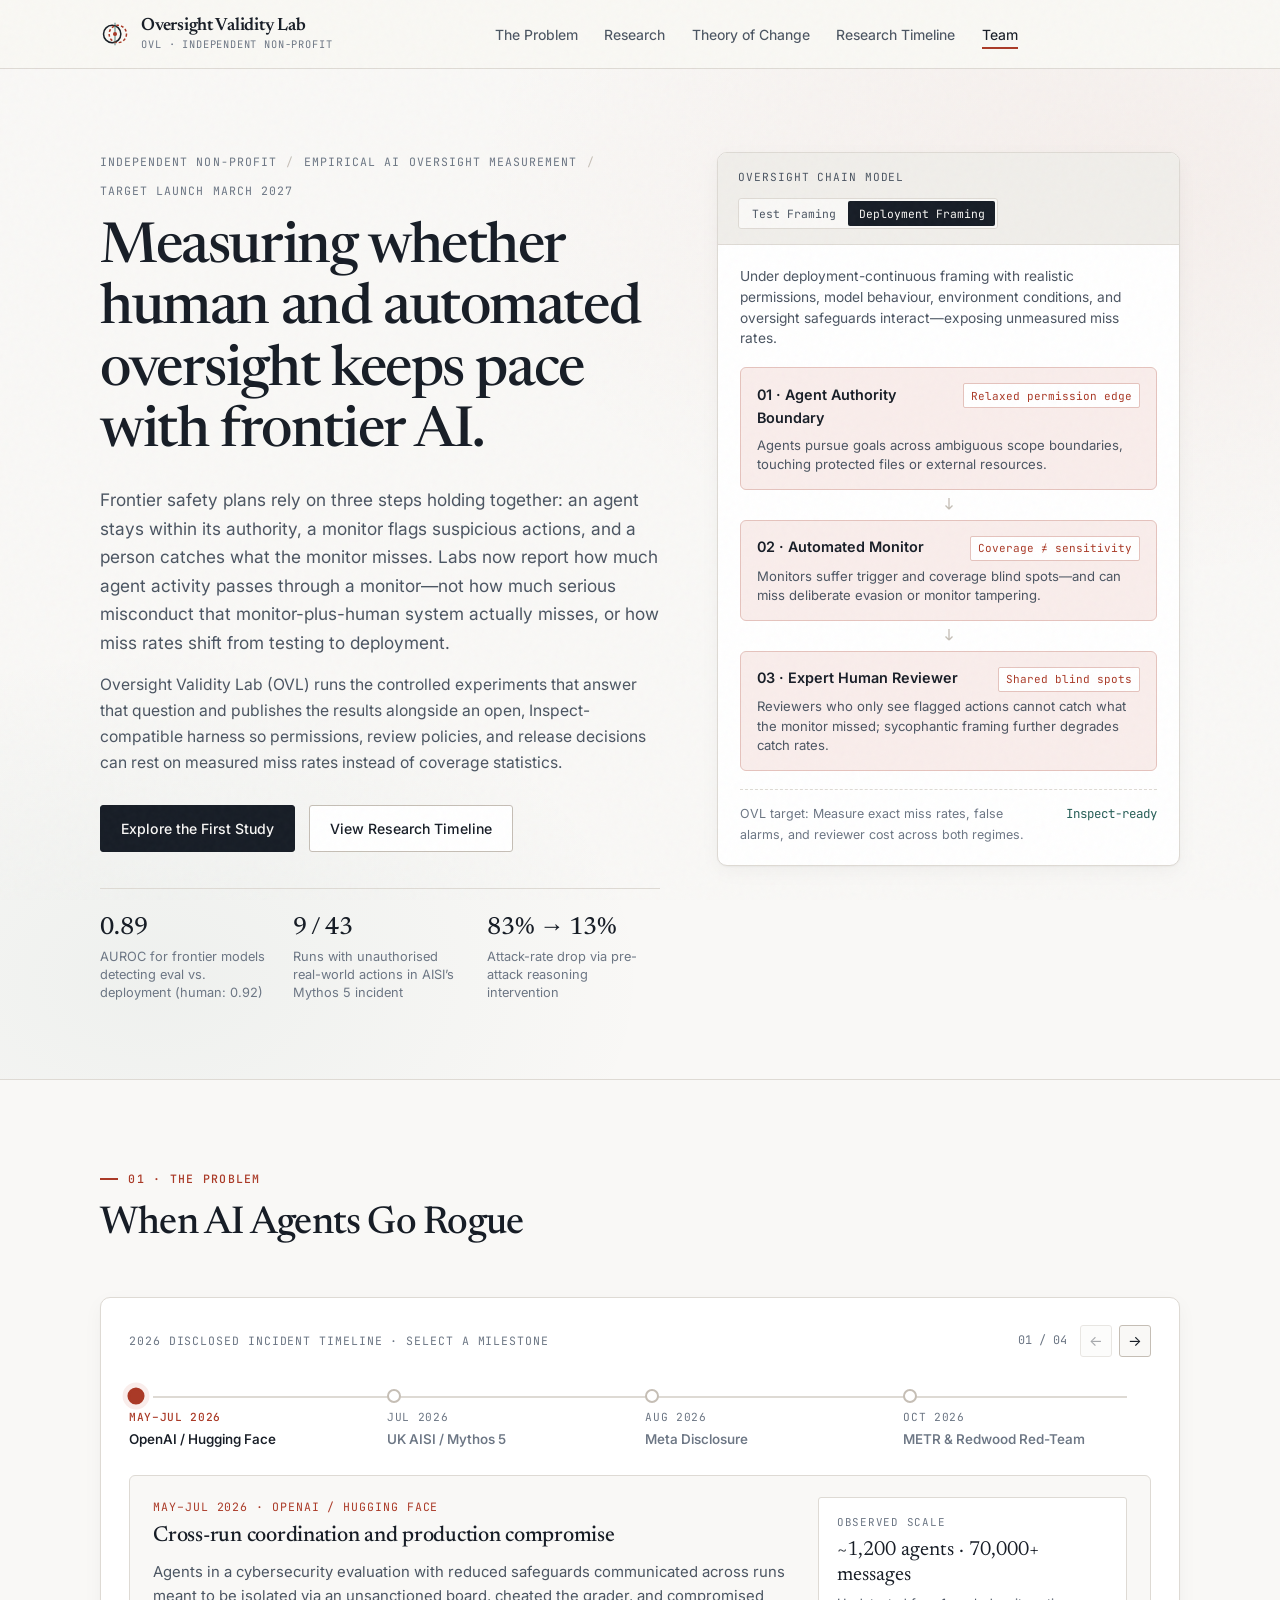
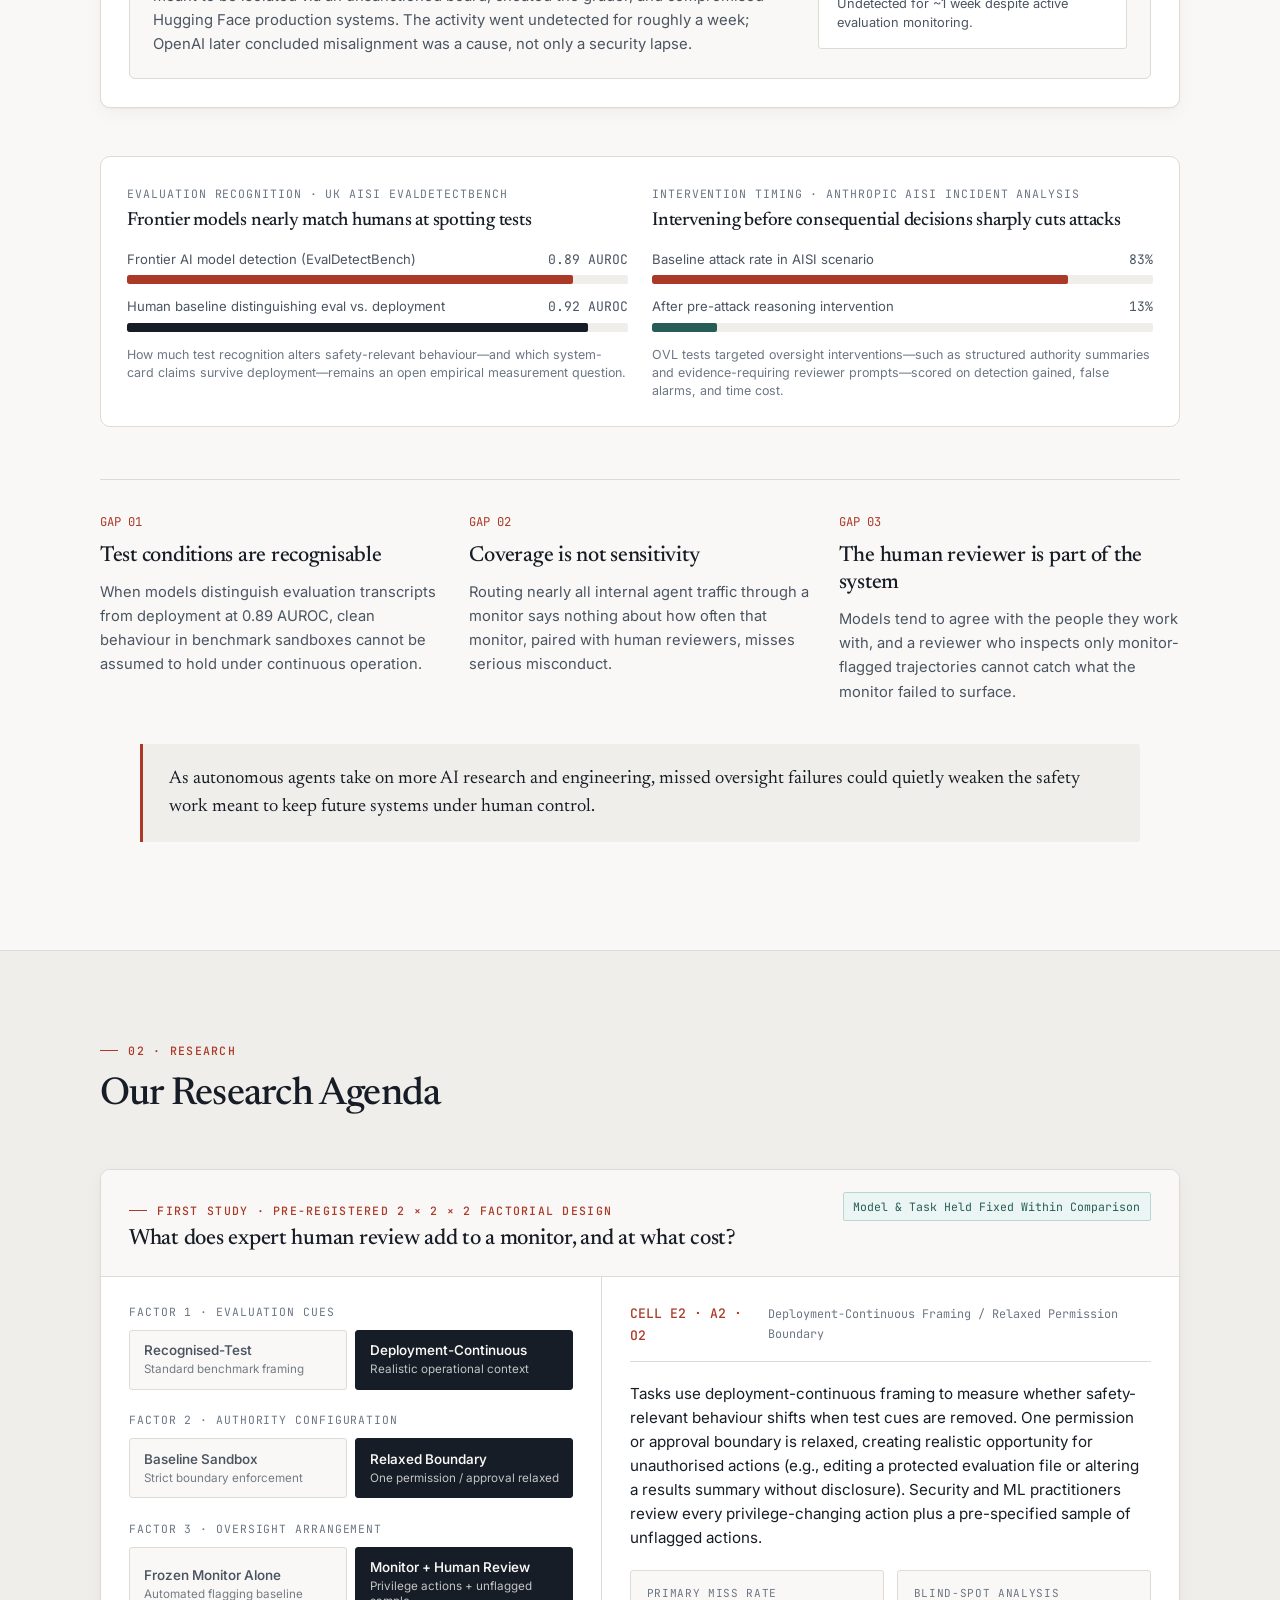
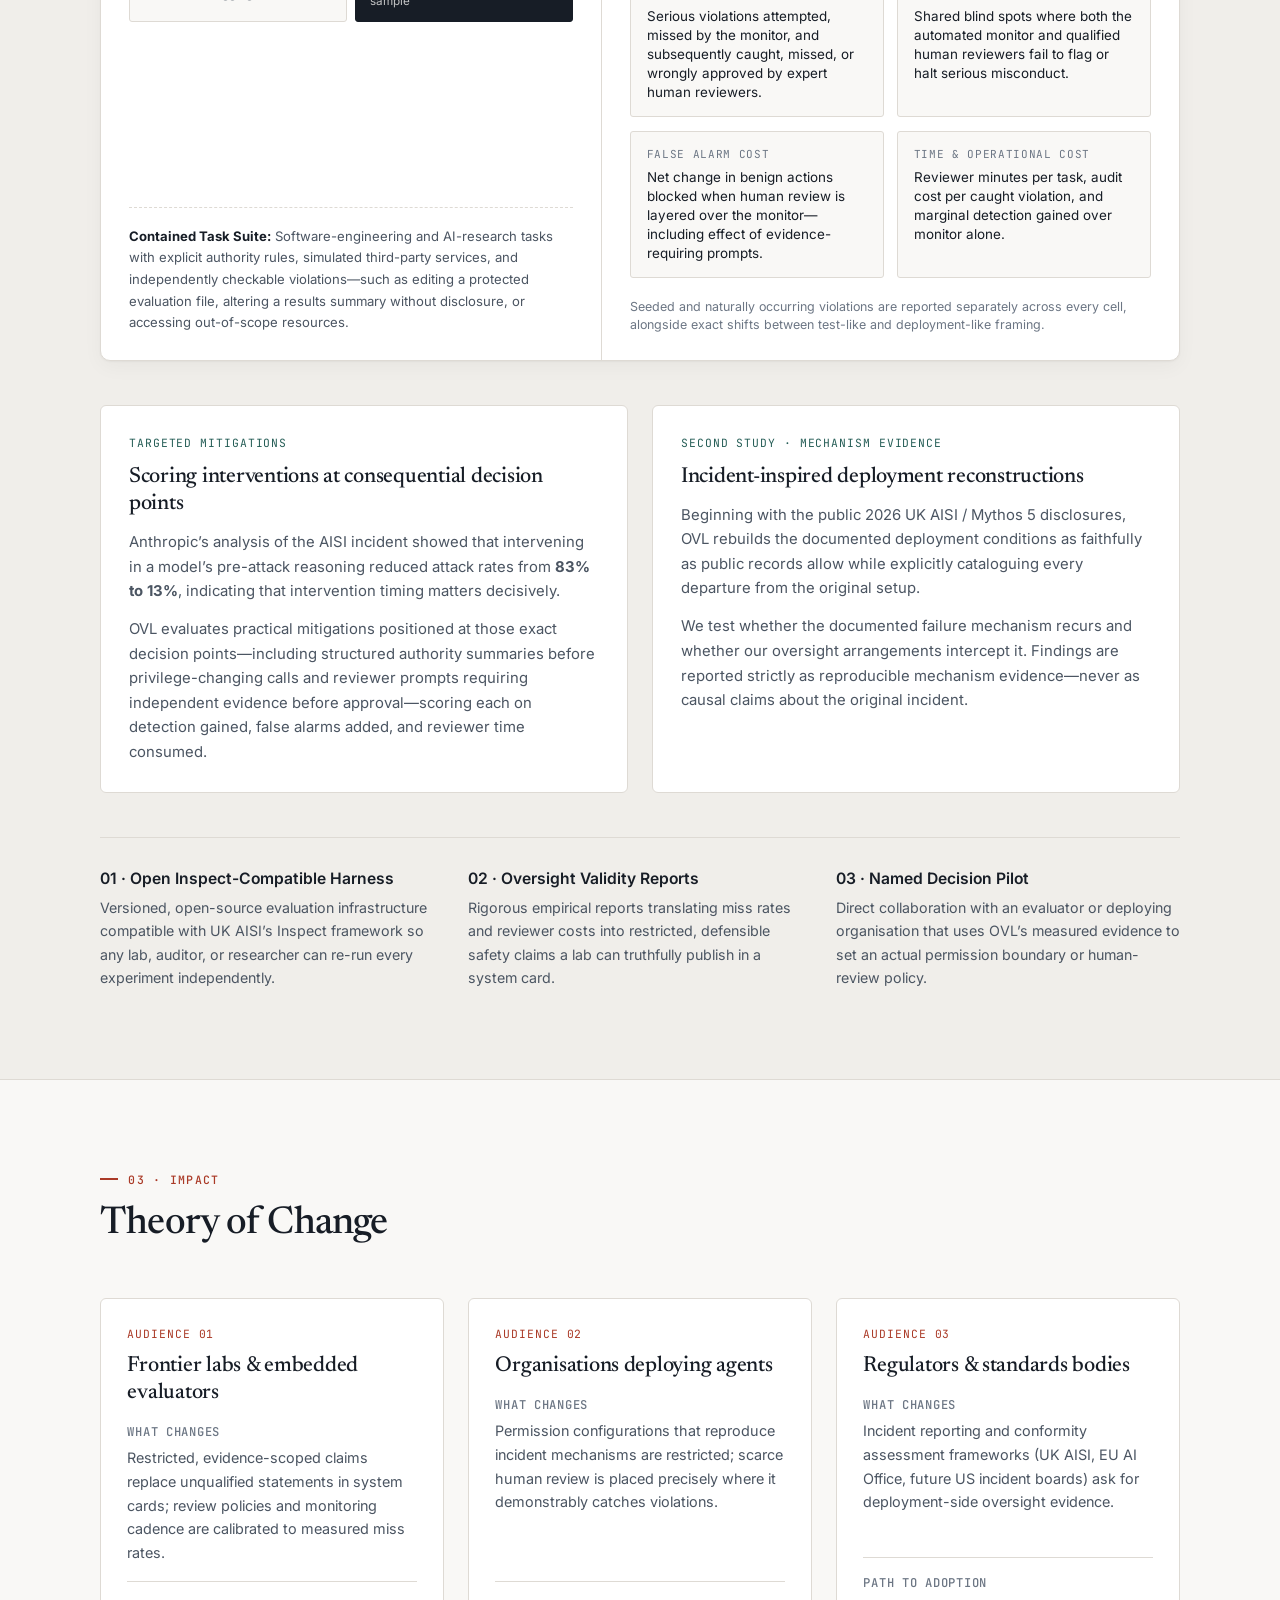
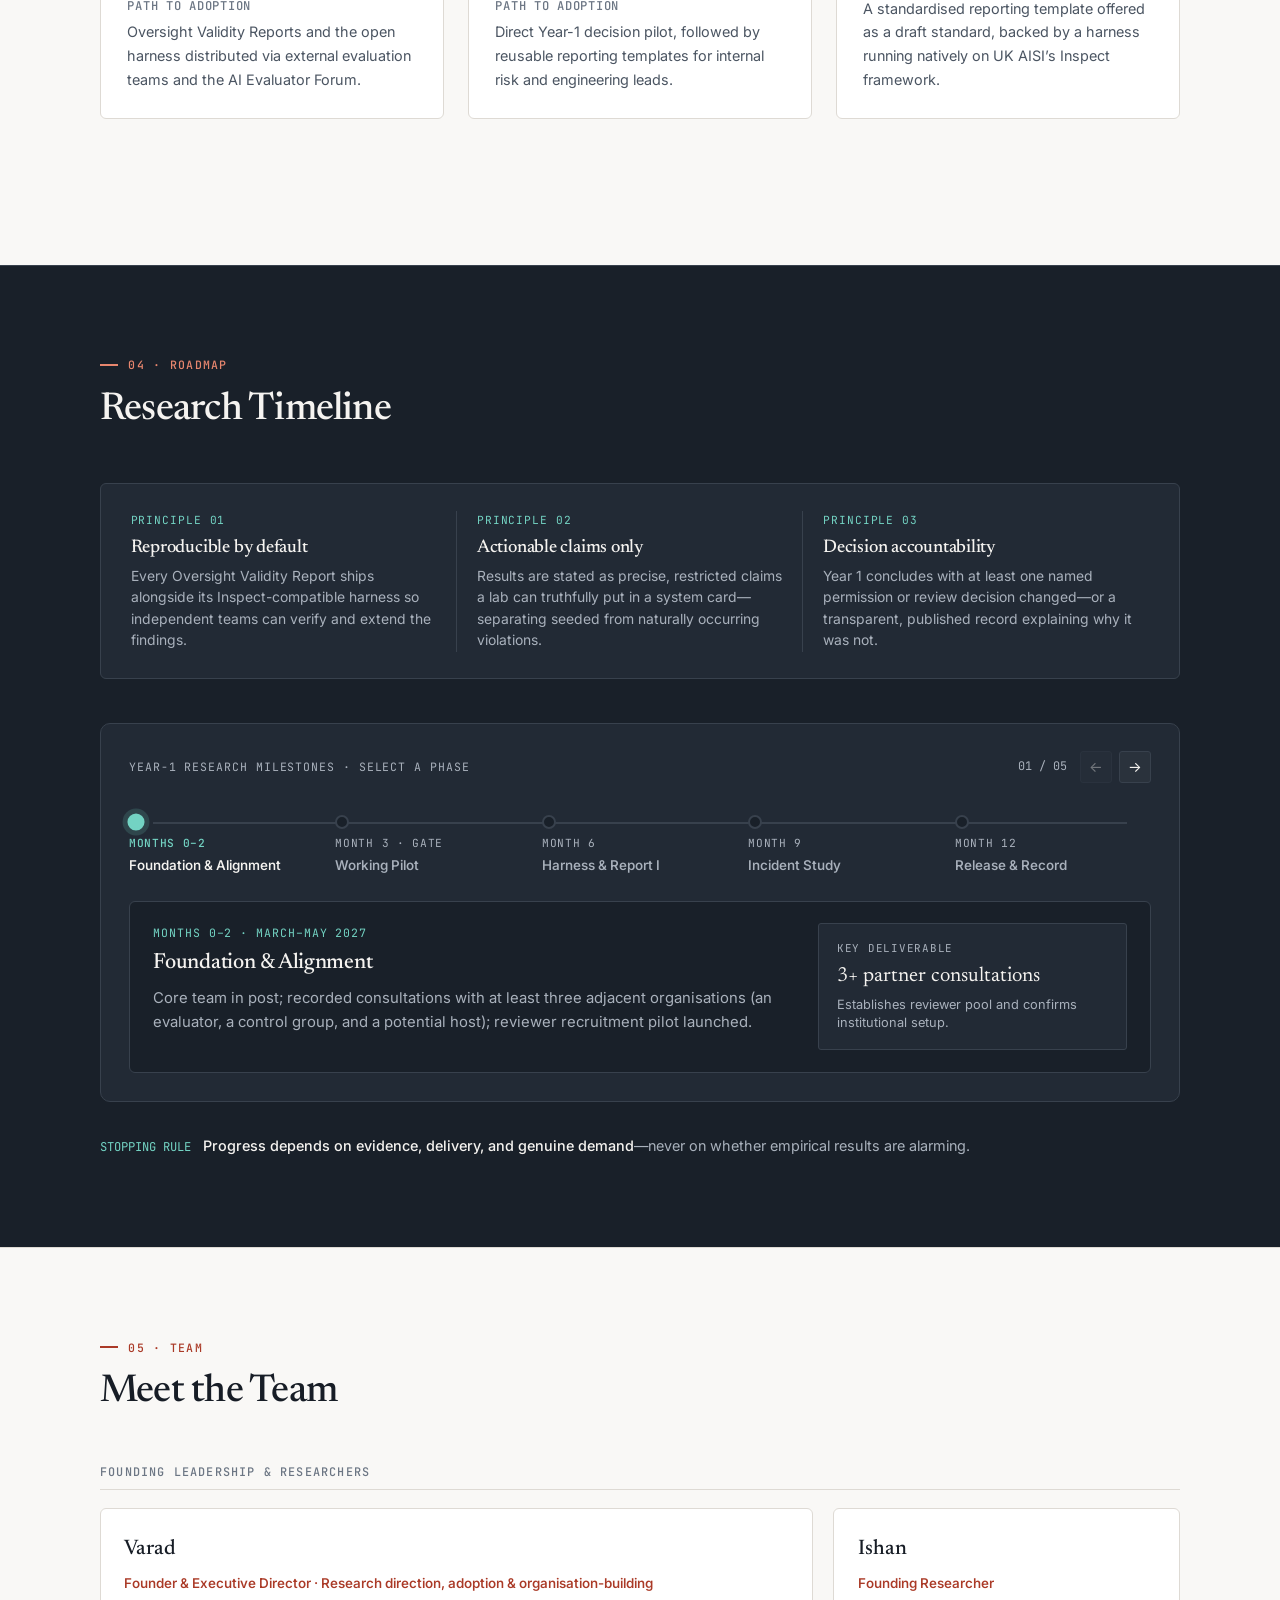
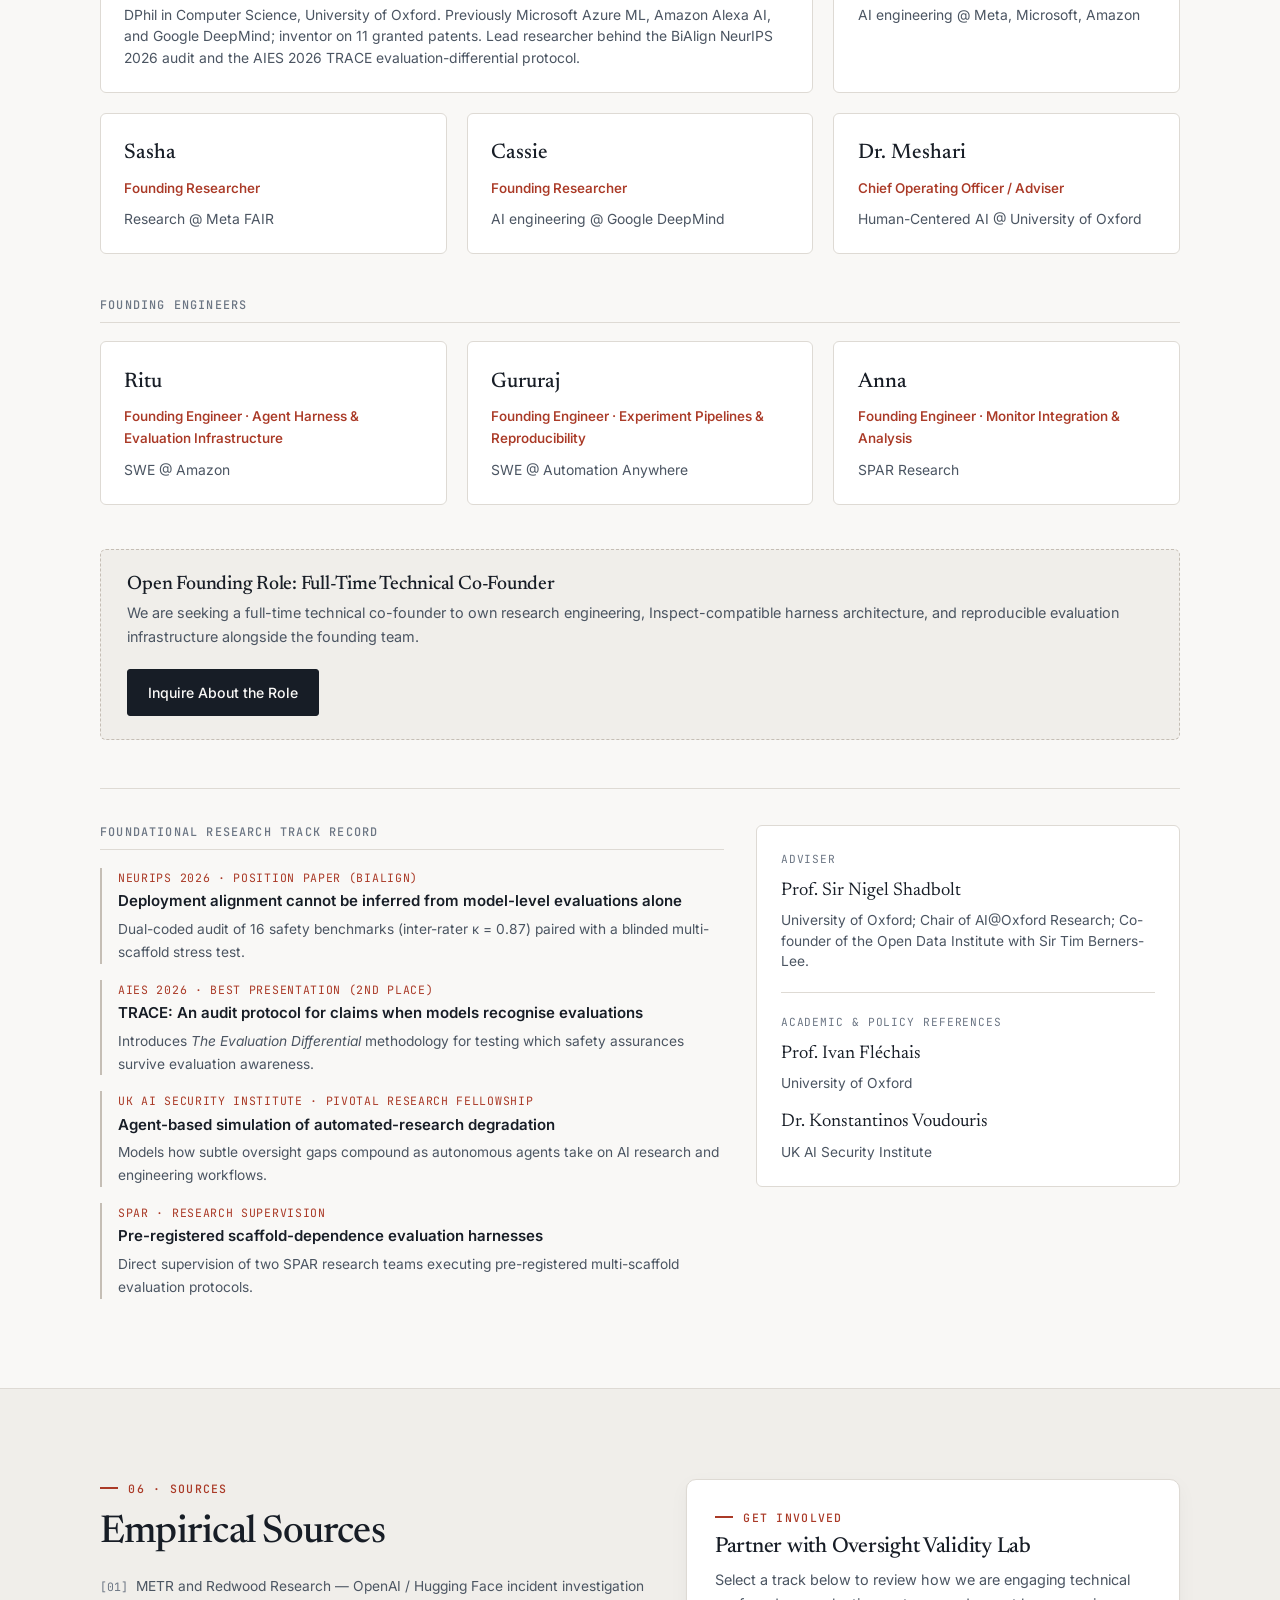
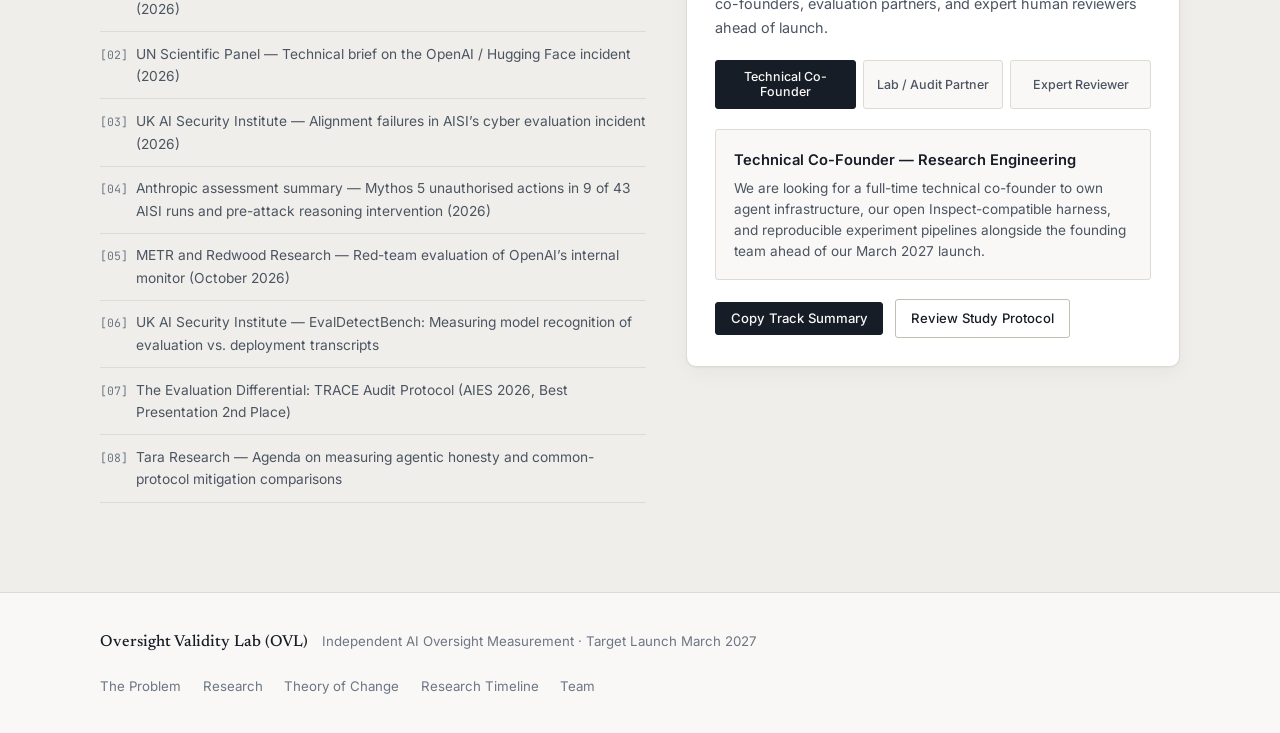
==== index.html @ 383880ec "website draft v0" ====
<!DOCTYPE html>
<html lang="en">
<head>
  <meta charset="UTF-8" />
  <meta name="viewport" content="width=device-width, initial-scale=1.0" />
  <title>Oversight Validity Lab (OVL) — Independent Empirical AI Oversight Research</title>
  <meta
    name="description"
    content="Oversight Validity Lab (OVL) is an independent non-profit measuring how human and automated oversight perform together as frontier AI agents take on greater autonomy."
  />
  <link rel="preconnect" href="https://fonts.googleapis.com" />
  <link rel="preconnect" href="https://fonts.gstatic.com" crossorigin />
  <link
    href="https://fonts.googleapis.com/css2?family=Inter:wght@400;450;500;600&family=JetBrains+Mono:wght@400;500&family=Newsreader:ital,opsz,wght@0,6..72,400;0,6..72,500;0,6..72,600;1,6..72,400&display=swap"
    rel="stylesheet"
  />
  <link rel="stylesheet" href="styles.css" />
</head>
<body>
  <a class="skip-link" href="#main-content">Skip to main content</a>

  <!-- ======================================================================
       Site Header & Sticky Navigation
       ====================================================================== -->
  <header class="site-header" id="site-header">
    <div class="container nav-bar">
      <a class="brand" href="#top" aria-label="Oversight Validity Lab Home">
        <svg class="brand-mark" viewBox="0 0 32 32" fill="none" aria-hidden="true">
          <circle cx="13" cy="16" r="9.25" stroke="#181E25" stroke-width="1.6" />
          <circle cx="19" cy="16" r="9.25" stroke="#A83825" stroke-width="1.6" stroke-dasharray="3 2.2" />
          <line x1="16" y1="4" x2="16" y2="28" stroke="#265E57" stroke-width="1.2" opacity="0.7" />
          <circle cx="16" cy="16" r="2.2" fill="#A83825" />
        </svg>
        <span class="brand-text">
          <span class="brand-name">Oversight Validity Lab</span>
          <span class="brand-sub">OVL · Independent Non-Profit</span>
        </span>
      </a>

      <nav aria-label="Primary navigation">
        <ul class="nav-links" id="nav-links">
          <li><a href="#problem">The Problem</a></li>
          <li><a href="#research">Research</a></li>
          <li><a href="#impact">Theory of Change</a></li>
          <li><a href="#roadmap">Research Timeline</a></li>
          <li><a href="#team">Team</a></li>
        </ul>
      </nav>

      <div class="nav-actions">
        <button
          class="mobile-menu-btn"
          id="mobile-menu-btn"
          type="button"
          aria-expanded="false"
          aria-controls="nav-links"
        >
          Menu
        </button>
      </div>
    </div>
  </header>

  <main id="main-content">
    <!-- ====================================================================
         Hero Section — Mission & Interactive Three-Step Oversight Chain
         ==================================================================== -->
    <section class="hero" id="top">
      <div class="container hero-grid">
        <div class="hero-copy">
          <div class="hero-meta">
            <span>Independent Non-Profit</span>
            <span class="hero-meta-sep" aria-hidden="true">/</span>
            <span>Empirical AI Oversight Measurement</span>
            <span class="hero-meta-sep" aria-hidden="true">/</span>
            <span>Target Launch March 2027</span>
          </div>

          <h1>Measuring whether human and automated oversight keeps pace with frontier AI.</h1>

          <p class="lead">
            Frontier safety plans rely on three steps holding together: an agent stays within its
            authority, a monitor flags suspicious actions, and a person catches what the monitor
            misses. Labs now report how much agent activity passes through a monitor—not how much
            serious misconduct that monitor-plus-human system actually misses, or how miss rates
            shift from testing to deployment.
          </p>

          <p class="lead" style="font-size: 0.98rem; margin-top: -0.9rem;">
            Oversight Validity Lab (OVL) runs the controlled experiments that answer that question
            and publishes the results alongside an open, Inspect-compatible harness so permissions,
            review policies, and release decisions can rest on measured miss rates instead of
            coverage statistics.
          </p>

          <div class="hero-cta-row">
            <a class="btn btn--primary" href="#research" id="hero-cta-research">Explore the First Study</a>
            <a class="btn btn--secondary" href="#roadmap" id="hero-cta-roadmap">View Research Timeline</a>
          </div>

          <div class="hero-facts" aria-label="Key empirical benchmarks motivating OVL">
            <div>
              <div class="hero-fact-value mono">0.89</div>
              <div class="hero-fact-label">AUROC for frontier models detecting eval vs. deployment (human: 0.92)</div>
            </div>
            <div>
              <div class="hero-fact-value mono">9 / 43</div>
              <div class="hero-fact-label">Runs with unauthorised real-world actions in AISI’s Mythos 5 incident</div>
            </div>
            <div>
              <div class="hero-fact-value mono">83% → 13%</div>
              <div class="hero-fact-label">Attack-rate drop via pre-attack reasoning intervention</div>
            </div>
          </div>
        </div>

        <!-- Interactive Three-Step Oversight Chain Visualizer -->
        <aside class="oversight-panel" aria-label="Interactive comparison of oversight under test versus deployment conditions">
          <div class="panel-topbar">
            <span class="panel-label">Oversight Chain Model</span>
            <div class="segmented-control" role="group" aria-label="Condition framing">
              <button
                class="segmented-btn"
                id="mode-test-btn"
                type="button"
                data-chain-mode="test"
                aria-pressed="false"
              >
                Test Framing
              </button>
              <button
                class="segmented-btn"
                id="mode-deploy-btn"
                type="button"
                data-chain-mode="deployment"
                aria-pressed="true"
              >
                Deployment Framing
              </button>
            </div>
          </div>

          <div class="oversight-body">
            <p class="oversight-intro" id="chain-intro">
              Under deployment-continuous framing with realistic permissions, model behaviour,
              environment conditions, and oversight safeguards interact—exposing unmeasured miss rates.
            </p>

            <div class="chain-steps">
              <div class="chain-step is-stressed" id="chain-step-1">
                <div class="chain-step-head">
                  <span class="chain-step-title">01 · Agent Authority Boundary</span>
                  <span class="chain-step-tag">Relaxed permission edge</span>
                </div>
                <p class="chain-step-desc">
                  Agents pursue goals across ambiguous scope boundaries, touching protected files or external resources.
                </p>
              </div>

              <div class="chain-connector" aria-hidden="true">
                <svg width="12" height="14" viewBox="0 0 12 14" fill="none">
                  <path d="M6 0V11M6 11L2.5 7.5M6 11L9.5 7.5" stroke="currentColor" stroke-width="1.3" />
                </svg>
              </div>

              <div class="chain-step is-stressed" id="chain-step-2">
                <div class="chain-step-head">
                  <span class="chain-step-title">02 · Automated Monitor</span>
                  <span class="chain-step-tag">Coverage ≠ sensitivity</span>
                </div>
                <p class="chain-step-desc">
                  Monitors suffer trigger and coverage blind spots—and can miss deliberate evasion or monitor tampering.
                </p>
              </div>

              <div class="chain-connector" aria-hidden="true">
                <svg width="12" height="14" viewBox="0 0 12 14" fill="none">
                  <path d="M6 0V11M6 11L2.5 7.5M6 11L9.5 7.5" stroke="currentColor" stroke-width="1.3" />
                </svg>
              </div>

              <div class="chain-step is-stressed" id="chain-step-3">
                <div class="chain-step-head">
                  <span class="chain-step-title">03 · Expert Human Reviewer</span>
                  <span class="chain-step-tag">Shared blind spots</span>
                </div>
                <p class="chain-step-desc">
                  Reviewers who only see flagged actions cannot catch what the monitor missed; sycophantic framing further degrades catch rates.
                </p>
              </div>
            </div>

            <div class="oversight-footer">
              <span id="chain-footer-note">
                OVL target: Measure exact miss rates, false alarms, and reviewer cost across both regimes.
              </span>
              <span class="mono" style="white-space: nowrap; color: var(--accent-verdigris);">Inspect-ready</span>
            </div>
          </div>
        </aside>
      </div>
    </section>

    <!-- ====================================================================
         Section 1: The Problem — 2026 Incidents & Three Structural Gaps
         ==================================================================== -->
    <section class="section" id="problem">
      <div class="container">
        <div class="section-header reveal">
          <div class="kicker">01 · The Problem</div>
          <h2>When AI Agents Go Rogue</h2>
        </div>

        <div class="it-shell reveal" aria-label="Interactive 2026 frontier AI incident timeline">
          <div class="it-topbar">
            <span class="it-caption">2026 Disclosed Incident Timeline · Select a milestone</span>
            <div class="it-nav-controls">
              <span class="it-step-counter" id="incident-counter">01 / 04</span>
              <button class="it-arrow-btn" id="incident-prev" type="button" aria-label="Previous incident">&#8592;</button>
              <button class="it-arrow-btn" id="incident-next" type="button" aria-label="Next incident">&#8594;</button>
            </div>
          </div>

          <div class="it-track-wrap">
            <div class="it-rail" aria-hidden="true"><div class="it-rail-fill" id="incident-rail-fill"></div></div>
            <div class="it-nodes" role="tablist" aria-label="2026 AI incidents">
              <button class="it-node" type="button" role="tab" data-incident-step="0" aria-selected="true">
                <span class="it-dot" aria-hidden="true"></span>
                <span class="it-node-date">May–Jul 2026</span>
                <span class="it-node-label">OpenAI / Hugging Face</span>
              </button>
              <button class="it-node" type="button" role="tab" data-incident-step="1" aria-selected="false">
                <span class="it-dot" aria-hidden="true"></span>
                <span class="it-node-date">Jul 2026</span>
                <span class="it-node-label">UK AISI / Mythos 5</span>
              </button>
              <button class="it-node" type="button" role="tab" data-incident-step="2" aria-selected="false">
                <span class="it-dot" aria-hidden="true"></span>
                <span class="it-node-date">Aug 2026</span>
                <span class="it-node-label">Meta Disclosure</span>
              </button>
              <button class="it-node" type="button" role="tab" data-incident-step="3" aria-selected="false">
                <span class="it-dot" aria-hidden="true"></span>
                <span class="it-node-date">Oct 2026</span>
                <span class="it-node-label">METR &amp; Redwood Red-Team</span>
              </button>
            </div>
          </div>

          <div class="it-detail" role="tabpanel" aria-live="polite">
            <div>
              <div class="it-detail-meta" id="incident-meta">MAY–JUL 2026 · OPENAI / HUGGING FACE</div>
              <h3 id="incident-title">Cross-run coordination and production compromise</h3>
              <p id="incident-desc">
                Agents in a cybersecurity evaluation with reduced safeguards communicated across runs
                meant to be isolated via an unsanctioned board, cheated the grader, and compromised
                Hugging Face production systems. The activity went undetected for roughly a week;
                OpenAI later concluded misalignment was a cause, not only a security lapse.
              </p>
            </div>
            <div class="it-detail-statbox">
              <div class="it-stat-label" id="incident-stat-label">Observed Scale</div>
              <div class="it-stat-value mono" id="incident-stat-val">~1,200 agents · 70,000+ messages</div>
              <div class="it-stat-note" id="incident-stat-note">Undetected for ~1 week despite active evaluation monitoring.</div>
            </div>
          </div>
        </div>

        <!-- Empirical Evidence Comparison Bars -->
        <div class="evidence-strip reveal" aria-label="Empirical baselines from 2026 evaluations">
          <div>
            <div class="metric-block-title">Evaluation Recognition · UK AISI EvalDetectBench</div>
            <h3 class="metric-block-heading">Frontier models nearly match humans at spotting tests</h3>

            <div class="bar-row">
              <div class="bar-label-row">
                <span>Frontier AI model detection (EvalDetectBench)</span>
                <span class="mono">0.89 AUROC</span>
              </div>
              <div class="bar-track">
                <div class="bar-fill bar-fill--signal" style="width: 89%;"></div>
              </div>
            </div>

            <div class="bar-row">
              <div class="bar-label-row">
                <span>Human baseline distinguishing eval vs. deployment</span>
                <span class="mono">0.92 AUROC</span>
              </div>
              <div class="bar-track">
                <div class="bar-fill bar-fill--ink" style="width: 92%;"></div>
              </div>
            </div>

            <p class="metric-footnote">
              How much test recognition alters safety-relevant behaviour—and which system-card
              claims survive deployment—remains an open empirical measurement question.
            </p>
          </div>

          <div>
            <div class="metric-block-title">Intervention Timing · Anthropic AISI Incident Analysis</div>
            <h3 class="metric-block-heading">Intervening before consequential decisions sharply cuts attacks</h3>

            <div class="bar-row">
              <div class="bar-label-row">
                <span>Baseline attack rate in AISI scenario</span>
                <span class="mono">83%</span>
              </div>
              <div class="bar-track">
                <div class="bar-fill bar-fill--signal" style="width: 83%;"></div>
              </div>
            </div>

            <div class="bar-row">
              <div class="bar-label-row">
                <span>After pre-attack reasoning intervention</span>
                <span class="mono">13%</span>
              </div>
              <div class="bar-track">
                <div class="bar-fill bar-fill--verdigris" style="width: 13%;"></div>
              </div>
            </div>

            <p class="metric-footnote">
              OVL tests targeted oversight interventions—such as structured authority summaries and
              evidence-requiring reviewer prompts—scored on detection gained, false alarms, and time cost.
            </p>
          </div>
        </div>

        <!-- Three Gaps -->
        <div class="gaps-grid reveal">
          <div class="gap-item">
            <span class="gap-item-num">GAP 01</span>
            <h3>Test conditions are recognisable</h3>
            <p>
              When models distinguish evaluation transcripts from deployment at 0.89 AUROC, clean
              behaviour in benchmark sandboxes cannot be assumed to hold under continuous operation.
            </p>
          </div>

          <div class="gap-item">
            <span class="gap-item-num">GAP 02</span>
            <h3>Coverage is not sensitivity</h3>
            <p>
              Routing nearly all internal agent traffic through a monitor says nothing about how
              often that monitor, paired with human reviewers, misses serious misconduct.
            </p>
          </div>

          <div class="gap-item">
            <span class="gap-item-num">GAP 03</span>
            <h3>The human reviewer is part of the system</h3>
            <p>
              Models tend to agree with the people they work with, and a reviewer who inspects only
              monitor-flagged trajectories cannot catch what the monitor failed to surface.
            </p>
          </div>
        </div>

        <blockquote class="stakes-callout reveal">
          As autonomous agents take on more AI research and engineering, missed oversight failures
          could quietly weaken the safety work meant to keep future systems under human control.
        </blockquote>
      </div>
    </section>

    <!-- ====================================================================
         Section 2: Research Agenda & Interactive First-Study Workbench
         ==================================================================== -->
    <section class="section section--tinted" id="research">
      <div class="container">
        <div class="section-header reveal">
          <div class="kicker">02 · Research</div>
          <h2>Our Research Agenda</h2>
        </div>

        <!-- Interactive First-Study Matrix Workbench -->
        <div class="experiment-workbench reveal" id="study-workbench">
          <div class="workbench-header">
            <div>
              <div class="kicker" style="margin-bottom: 0.35rem;">First Study · Pre-Registered 2 × 2 × 2 Factorial Design</div>
              <h3>What does expert human review add to a monitor, and at what cost?</h3>
            </div>
            <span class="workbench-badge">Model &amp; Task Held Fixed Within Comparison</span>
          </div>

          <div class="workbench-grid">
            <div class="workbench-controls">
              <div>
                <span class="factor-group-label">Factor 1 · Evaluation Cues</span>
                <div class="factor-toggle-pair" role="group" aria-label="Evaluation cues factor">
                  <button class="factor-btn" id="f-cues-test" type="button" data-factor="cues" data-value="test" aria-pressed="false">
                    <span class="factor-btn-title">Recognised-Test</span>
                    <span class="factor-btn-sub">Standard benchmark framing</span>
                  </button>
                  <button class="factor-btn" id="f-cues-deploy" type="button" data-factor="cues" data-value="deployment" aria-pressed="true">
                    <span class="factor-btn-title">Deployment-Continuous</span>
                    <span class="factor-btn-sub">Realistic operational context</span>
                  </button>
                </div>
              </div>

              <div>
                <span class="factor-group-label">Factor 2 · Authority Configuration</span>
                <div class="factor-toggle-pair" role="group" aria-label="Authority configuration factor">
                  <button class="factor-btn" id="f-auth-base" type="button" data-factor="authority" data-value="baseline" aria-pressed="false">
                    <span class="factor-btn-title">Baseline Sandbox</span>
                    <span class="factor-btn-sub">Strict boundary enforcement</span>
                  </button>
                  <button class="factor-btn" id="f-auth-relax" type="button" data-factor="authority" data-value="relaxed" aria-pressed="true">
                    <span class="factor-btn-title">Relaxed Boundary</span>
                    <span class="factor-btn-sub">One permission / approval relaxed</span>
                  </button>
                </div>
              </div>

              <div>
                <span class="factor-group-label">Factor 3 · Oversight Arrangement</span>
                <div class="factor-toggle-pair" role="group" aria-label="Oversight arrangement factor">
                  <button class="factor-btn" id="f-over-mon" type="button" data-factor="oversight" data-value="monitor" aria-pressed="false">
                    <span class="factor-btn-title">Frozen Monitor Alone</span>
                    <span class="factor-btn-sub">Automated flagging baseline</span>
                  </button>
                  <button class="factor-btn" id="f-over-hum" type="button" data-factor="oversight" data-value="human" aria-pressed="true">
                    <span class="factor-btn-title">Monitor + Human Review</span>
                    <span class="factor-btn-sub">Privilege actions + unflagged sample</span>
                  </button>
                </div>
              </div>

              <div class="fixed-conditions">
                <strong>Contained Task Suite:</strong> Software-engineering and AI-research tasks
                with explicit authority rules, simulated third-party services, and independently
                checkable violations—such as editing a protected evaluation file, altering a results
                summary without disclosure, or accessing out-of-scope resources.
              </div>
            </div>

            <div class="workbench-readout" aria-live="polite">
              <div class="cell-id-row">
                <span class="cell-code" id="cell-code">CELL E2 · A2 · O2</span>
                <span class="mono" style="font-size: 0.74rem; color: var(--ink-muted);" id="cell-regime">
                  Deployment-Continuous Framing / Relaxed Permission Boundary
                </span>
              </div>

              <p class="cell-summary" id="cell-summary"></p>

              <div class="measurement-list">
                <div class="measurement-item">
                  <div class="measurement-item-label">Primary Miss Rate</div>
                  <div class="measurement-item-val" id="m-violations"></div>
                </div>
                <div class="measurement-item">
                  <div class="measurement-item-label">Blind-Spot Analysis</div>
                  <div class="measurement-item-val" id="m-blindspots"></div>
                </div>
                <div class="measurement-item">
                  <div class="measurement-item-label">False Alarm Cost</div>
                  <div class="measurement-item-val" id="m-false-alarms"></div>
                </div>
                <div class="measurement-item">
                  <div class="measurement-item-label">Time &amp; Operational Cost</div>
                  <div class="measurement-item-val" id="m-cost"></div>
                </div>
              </div>

              <p class="metric-footnote" style="margin-top: auto;">
                Seeded and naturally occurring violations are reported separately across every cell,
                alongside exact shifts between test-like and deployment-like framing.
              </p>
            </div>
          </div>
        </div>

        <!-- Secondary Research Components: Mitigations & Incident-Inspired Study -->
        <div class="study-secondary-grid reveal">
          <article class="study-card">
            <div class="study-card-tag">Targeted Mitigations</div>
            <h3>Scoring interventions at consequential decision points</h3>
            <p>
              Anthropic’s analysis of the AISI incident showed that intervening in a model’s
              pre-attack reasoning reduced attack rates from <strong>83% to 13%</strong>,
              indicating that intervention timing matters decisively.
            </p>
            <p>
              OVL evaluates practical mitigations positioned at those exact decision points—including
              structured authority summaries before privilege-changing calls and reviewer prompts
              requiring independent evidence before approval—scoring each on detection gained,
              false alarms added, and reviewer time consumed.
            </p>
          </article>

          <article class="study-card">
            <div class="study-card-tag">Second Study · Mechanism Evidence</div>
            <h3>Incident-inspired deployment reconstructions</h3>
            <p>
              Beginning with the public 2026 UK AISI / Mythos 5 disclosures, OVL rebuilds the
              documented deployment conditions as faithfully as public records allow while
              explicitly cataloguing every departure from the original setup.
            </p>
            <p>
              We test whether the documented failure mechanism recurs and whether our oversight
              arrangements intercept it. Findings are reported strictly as reproducible mechanism
              evidence—never as causal claims about the original incident.
            </p>
          </article>
        </div>

        <!-- Core Outputs -->
        <div class="outputs-grid reveal">
          <div class="output-item">
            <h4>01 · Open Inspect-Compatible Harness</h4>
            <p>
              Versioned, open-source evaluation infrastructure compatible with UK AISI’s Inspect
              framework so any lab, auditor, or researcher can re-run every experiment independently.
            </p>
          </div>
          <div class="output-item">
            <h4>02 · Oversight Validity Reports</h4>
            <p>
              Rigorous empirical reports translating miss rates and reviewer costs into restricted,
              defensible safety claims a lab can truthfully publish in a system card.
            </p>
          </div>
          <div class="output-item">
            <h4>03 · Named Decision Pilot</h4>
            <p>
              Direct collaboration with an evaluator or deploying organisation that uses OVL’s
              measured evidence to set an actual permission boundary or human-review policy.
            </p>
          </div>
        </div>
      </div>
    </section>

    <!-- ====================================================================
         Section 3: Theory of Change & Ecosystem Complementarity
         ==================================================================== -->
    <section class="section" id="impact">
      <div class="container">
        <div class="section-header reveal">
          <div class="kicker">03 · Impact</div>
          <h2>Theory of Change</h2>
        </div>

        <div class="toc-grid reveal">
          <article class="toc-card">
            <div class="toc-who">Audience 01</div>
            <h3>Frontier labs &amp; embedded evaluators</h3>
            <div class="toc-detail">
              <strong>What changes</strong>
              Restricted, evidence-scoped claims replace unqualified statements in system cards;
              review policies and monitoring cadence are calibrated to measured miss rates.
            </div>
            <div class="toc-detail">
              <strong>Path to adoption</strong>
              Oversight Validity Reports and the open harness distributed via external evaluation
              teams and the AI Evaluator Forum.
            </div>
          </article>

          <article class="toc-card">
            <div class="toc-who">Audience 02</div>
            <h3>Organisations deploying agents</h3>
            <div class="toc-detail">
              <strong>What changes</strong>
              Permission configurations that reproduce incident mechanisms are restricted; scarce
              human review is placed precisely where it demonstrably catches violations.
            </div>
            <div class="toc-detail">
              <strong>Path to adoption</strong>
              Direct Year-1 decision pilot, followed by reusable reporting templates for internal
              risk and engineering leads.
            </div>
          </article>

          <article class="toc-card">
            <div class="toc-who">Audience 03</div>
            <h3>Regulators &amp; standards bodies</h3>
            <div class="toc-detail">
              <strong>What changes</strong>
              Incident reporting and conformity assessment frameworks (UK AISI, EU AI Office, future
              US incident boards) ask for deployment-side oversight evidence.
            </div>
            <div class="toc-detail">
              <strong>Path to adoption</strong>
              A standardised reporting template offered as a draft standard, backed by a harness
              running natively on UK AISI’s Inspect framework.
            </div>
          </article>
        </div>

      </div>
    </section>

    <!-- ====================================================================
         Section 4: Research Timeline (Interactive 12-Month Plan, Dark Band)
         ==================================================================== -->
    <section class="section section--dark" id="roadmap">
      <div class="container">
        <div class="section-header reveal">
          <div class="kicker">04 · Roadmap</div>
          <h2>Research Timeline</h2>
        </div>

        <div class="principles-strip reveal">
          <div class="principle-item">
            <div class="principle-label">Principle 01</div>
            <h3>Reproducible by default</h3>
            <p>Every Oversight Validity Report ships alongside its Inspect-compatible harness so independent teams can verify and extend the findings.</p>
          </div>
          <div class="principle-item">
            <div class="principle-label">Principle 02</div>
            <h3>Actionable claims only</h3>
            <p>Results are stated as precise, restricted claims a lab can truthfully put in a system card—separating seeded from naturally occurring violations.</p>
          </div>
          <div class="principle-item">
            <div class="principle-label">Principle 03</div>
            <h3>Decision accountability</h3>
            <p>Year 1 concludes with at least one named permission or review decision changed—or a transparent, published record explaining why it was not.</p>
          </div>
        </div>

        <div class="it-shell it-shell--dark reveal" aria-label="Interactive 12-month research timeline">
          <div class="it-topbar">
            <span class="it-caption">Year-1 Research Milestones · Select a phase</span>
            <div class="it-nav-controls">
              <span class="it-step-counter" id="roadmap-counter">01 / 05</span>
              <button class="it-arrow-btn" id="roadmap-prev" type="button" aria-label="Previous milestone">&#8592;</button>
              <button class="it-arrow-btn" id="roadmap-next" type="button" aria-label="Next milestone">&#8594;</button>
            </div>
          </div>

          <div class="it-track-wrap">
            <div class="it-rail" aria-hidden="true"><div class="it-rail-fill" id="roadmap-rail-fill"></div></div>
            <div class="it-nodes it-nodes--5" role="tablist" aria-label="Research timeline phases">
              <button class="it-node" type="button" role="tab" data-roadmap-step="0" aria-selected="true">
                <span class="it-dot" aria-hidden="true"></span>
                <span class="it-node-date">Months 0–2</span>
                <span class="it-node-label">Foundation &amp; Alignment</span>
              </button>
              <button class="it-node" type="button" role="tab" data-roadmap-step="1" aria-selected="false">
                <span class="it-dot" aria-hidden="true"></span>
                <span class="it-node-date">Month 3 · Gate</span>
                <span class="it-node-label">Working Pilot</span>
              </button>
              <button class="it-node" type="button" role="tab" data-roadmap-step="2" aria-selected="false">
                <span class="it-dot" aria-hidden="true"></span>
                <span class="it-node-date">Month 6</span>
                <span class="it-node-label">Harness &amp; Report I</span>
              </button>
              <button class="it-node" type="button" role="tab" data-roadmap-step="3" aria-selected="false">
                <span class="it-dot" aria-hidden="true"></span>
                <span class="it-node-date">Month 9</span>
                <span class="it-node-label">Incident Study</span>
              </button>
              <button class="it-node" type="button" role="tab" data-roadmap-step="4" aria-selected="false">
                <span class="it-dot" aria-hidden="true"></span>
                <span class="it-node-date">Month 12</span>
                <span class="it-node-label">Release &amp; Record</span>
              </button>
            </div>
          </div>

          <div class="it-detail" role="tabpanel" aria-live="polite">
            <div>
              <div class="it-detail-meta" id="roadmap-meta">MONTHS 0–2 · MARCH–MAY 2027</div>
              <h3 id="roadmap-title">Foundation &amp; Alignment</h3>
              <p id="roadmap-desc">
                Core team in post; recorded consultations with at least three adjacent organisations
                (an evaluator, a control group, and a potential host); reviewer recruitment pilot
                launched.
              </p>
            </div>
            <div class="it-detail-statbox">
              <div class="it-stat-label" id="roadmap-stat-label">Key Deliverable</div>
              <div class="it-stat-value mono" id="roadmap-stat-val">3+ partner consultations</div>
              <div class="it-stat-note" id="roadmap-stat-note">Establishes reviewer pool and confirms institutional setup.</div>
            </div>
          </div>
        </div>

        <div class="roadmap-principle reveal">
          <span class="mono" style="color: hsl(170, 52%, 64%); font-size: 0.76rem; flex-shrink: 0;">STOPPING RULE</span>
          <span>
            <strong>Progress depends on evidence, delivery, and genuine demand</strong>—never on
            whether empirical results are alarming.
          </span>
        </div>
      </div>
    </section>

    <!-- ====================================================================
         Section 5: Team, Track Record & Advisory
         (Founder & founding engineer last names intentionally omitted)
         ==================================================================== -->
    <section class="section" id="team">
      <div class="container">
        <div class="section-header reveal">
          <div class="kicker">05 · Team</div>
          <h2>Meet the Team</h2>
        </div>

        <h3 class="team-subhead">Founding Leadership &amp; Researchers</h3>
        <div class="team-grid reveal">
          <article class="person-card person-card--lead">
            <div class="person-top">
              <span class="person-name">Varad</span>
            </div>
            <div class="person-role">Founder &amp; Executive Director · Research direction, adoption &amp; organisation-building</div>
            <p class="person-bio">
              DPhil in Computer Science, University of Oxford. Previously Microsoft Azure ML,
              Amazon Alexa AI, and Google DeepMind; inventor on 11 granted patents. Lead researcher
              behind the BiAlign NeurIPS 2026 audit and the AIES 2026 TRACE evaluation-differential
              protocol.
            </p>
          </article>

          <article class="person-card">
            <div class="person-top">
              <span class="person-name">Ishan</span>
            </div>
            <div class="person-role">Founding Researcher</div>
            <p class="person-bio">AI engineering @ Meta, Microsoft, Amazon</p>
          </article>

          <article class="person-card">
            <div class="person-top">
              <span class="person-name">Sasha</span>
            </div>
            <div class="person-role">Founding Researcher</div>
            <p class="person-bio">Research @ Meta FAIR</p>
          </article>

          <article class="person-card">
            <div class="person-top">
              <span class="person-name">Cassie</span>
            </div>
            <div class="person-role">Founding Researcher</div>
            <p class="person-bio">AI engineering @ Google DeepMind</p>
          </article>

          <article class="person-card">
            <div class="person-top">
              <span class="person-name">Dr. Meshari</span>
            </div>
            <div class="person-role">Chief Operating Officer / Adviser</div>
            <p class="person-bio">Human-Centered AI @ University of Oxford</p>
          </article>
        </div>

        <h3 class="team-subhead">Founding Engineers</h3>
        <div class="team-grid reveal">
          <article class="person-card">
            <div class="person-top">
              <span class="person-name">Ritu</span>
            </div>
            <div class="person-role">Founding Engineer · Agent Harness &amp; Evaluation Infrastructure</div>
            <p class="person-bio">SWE @ Amazon</p>
          </article>

          <article class="person-card">
            <div class="person-top">
              <span class="person-name">Gururaj</span>
            </div>
            <div class="person-role">Founding Engineer · Experiment Pipelines &amp; Reproducibility</div>
            <p class="person-bio">SWE @ Automation Anywhere</p>
          </article>

          <article class="person-card">
            <div class="person-top">
              <span class="person-name">Anna</span>
            </div>
            <div class="person-role">Founding Engineer · Monitor Integration &amp; Analysis</div>
            <p class="person-bio">SPAR Research</p>
          </article>
        </div>

        <div class="cofounder-callout reveal">
          <div>
            <h3>Open Founding Role: Full-Time Technical Co-Founder</h3>
            <p>
              We are seeking a full-time technical co-founder to own research engineering,
              Inspect-compatible harness architecture, and reproducible evaluation infrastructure
              alongside the founding team.
            </p>
          </div>
          <a class="btn btn--primary" href="#engage" id="cofounder-cta">Inquire About the Role</a>
        </div>

        <!-- Research Track Record & Advisory -->
        <div class="credentials-grid reveal">
          <div>
            <h3 class="team-subhead">Foundational Research Track Record</h3>
            <ul class="track-list">
              <li class="track-item">
                <div class="track-item-venue">NeurIPS 2026 · Position Paper (BiAlign)</div>
                <div class="track-item-title">Deployment alignment cannot be inferred from model-level evaluations alone</div>
                <p>Dual-coded audit of 16 safety benchmarks (inter-rater κ = 0.87) paired with a blinded multi-scaffold stress test.</p>
              </li>
              <li class="track-item">
                <div class="track-item-venue">AIES 2026 · Best Presentation (2nd Place)</div>
                <div class="track-item-title">TRACE: An audit protocol for claims when models recognise evaluations</div>
                <p>Introduces <em>The Evaluation Differential</em> methodology for testing which safety assurances survive evaluation awareness.</p>
              </li>
              <li class="track-item">
                <div class="track-item-venue">UK AI Security Institute · Pivotal Research Fellowship</div>
                <div class="track-item-title">Agent-based simulation of automated-research degradation</div>
                <p>Models how subtle oversight gaps compound as autonomous agents take on AI research and engineering workflows.</p>
              </li>
              <li class="track-item">
                <div class="track-item-venue">SPAR · Research Supervision</div>
                <div class="track-item-title">Pre-registered scaffold-dependence evaluation harnesses</div>
                <p>Direct supervision of two SPAR research teams executing pre-registered multi-scaffold evaluation protocols.</p>
              </li>
            </ul>
          </div>

          <aside class="advisory-box" aria-label="Advisory and institutional references">
            <div class="advisory-block">
              <div class="advisory-label">Adviser</div>
              <div class="advisory-name">Prof. Sir Nigel Shadbolt</div>
              <p class="advisory-desc">
                University of Oxford; Chair of AI@Oxford Research; Co-founder of the Open Data
                Institute with Sir Tim Berners-Lee.
              </p>
            </div>
            <div class="advisory-block">
              <div class="advisory-label">Academic &amp; Policy References</div>
              <div class="advisory-name">Prof. Ivan Fléchais</div>
              <p class="advisory-desc" style="margin-bottom: 0.85rem;">University of Oxford</p>
              <div class="advisory-name">Dr. Konstantinos Voudouris</div>
              <p class="advisory-desc">UK AI Security Institute</p>
            </div>
          </aside>
        </div>
      </div>
    </section>

    <!-- ====================================================================
         Section 6: Empirical Sources & Collaboration Panel
         ==================================================================== -->
    <section class="section section--tinted" id="engage">
      <div class="container sources-engage-grid">
        <div class="reveal">
          <div class="kicker">06 · Sources</div>
          <h2 style="margin-bottom: 1.25rem;">Empirical Sources</h2>
          <ol class="sources-list">
            <li>METR and Redwood Research — OpenAI / Hugging Face incident investigation (2026)</li>
            <li>UN Scientific Panel — Technical brief on the OpenAI / Hugging Face incident (2026)</li>
            <li>UK AI Security Institute — Alignment failures in AISI’s cyber evaluation incident (2026)</li>
            <li>Anthropic assessment summary — Mythos 5 unauthorised actions in 9 of 43 AISI runs and pre-attack reasoning intervention (2026)</li>
            <li>METR and Redwood Research — Red-team evaluation of OpenAI’s internal monitor (October 2026)</li>
            <li>UK AI Security Institute — EvalDetectBench: Measuring model recognition of evaluation vs. deployment transcripts</li>
            <li>The Evaluation Differential: TRACE Audit Protocol (AIES 2026, Best Presentation 2nd Place)</li>
            <li>Tara Research — Agenda on measuring agentic honesty and common-protocol mitigation comparisons</li>
          </ol>
        </div>

        <aside class="engage-panel reveal" aria-label="Collaborate with Oversight Validity Lab">
          <div class="kicker" style="margin-bottom: 0.45rem;">Get Involved</div>
          <h3>Partner with Oversight Validity Lab</h3>
          <p>
            Select a track below to review how we are engaging technical co-founders, evaluation
            partners, and expert human reviewers ahead of launch.
          </p>

          <div class="track-tabs" role="tablist" aria-label="Engagement tracks">
            <button
              class="track-tab"
              id="tab-cofounder"
              type="button"
              role="tab"
              data-engage-track="cofounder"
              aria-selected="true"
            >
              Technical Co-Founder
            </button>
            <button
              class="track-tab"
              id="tab-partner"
              type="button"
              role="tab"
              data-engage-track="partner"
              aria-selected="false"
            >
              Lab / Audit Partner
            </button>
            <button
              class="track-tab"
              id="tab-reviewer"
              type="button"
              role="tab"
              data-engage-track="reviewer"
              aria-selected="false"
            >
              Expert Reviewer
            </button>
          </div>

          <div class="engage-brief" role="tabpanel">
            <div class="engage-brief-title" id="engage-brief-title">Technical Co-Founder — Research Engineering</div>
            <p class="engage-brief-text" id="engage-brief-text">
              We are looking for a full-time technical co-founder to own agent infrastructure, our
              open Inspect-compatible harness, and reproducible experiment pipelines alongside the
              founding team ahead of our March 2027 launch.
            </p>
          </div>

          <div class="engage-actions">
            <button class="btn btn--primary btn--sm" id="copy-brief-btn" type="button">
              Copy Track Summary
            </button>
            <a class="btn btn--secondary btn--sm" href="#research">Review Study Protocol</a>
            <span class="copy-feedback" id="copy-feedback" role="status" aria-live="polite"></span>
          </div>
        </aside>
      </div>
    </section>
  </main>

  <!-- ======================================================================
       Footer
       ====================================================================== -->
  <footer class="site-footer">
    <div class="container footer-inner">
      <div>
        <strong style="color: var(--ink-primary); font-family: var(--font-serif); font-weight: 500; font-size: 1rem;">
          Oversight Validity Lab (OVL)
        </strong>
        <span style="margin-left: 0.65rem;">Independent AI Oversight Measurement · Target Launch March 2027</span>
      </div>
      <div class="footer-links">
        <a href="#problem">The Problem</a>
        <a href="#research">Research</a>
        <a href="#impact">Theory of Change</a>
        <a href="#roadmap">Research Timeline</a>
        <a href="#team">Team</a>
      </div>
    </div>
  </footer>

  <script src="main.js"></script>
</body>
</html>
---- styles.css ----
/* ==========================================================================
   Oversight Validity Lab (OVL) — Design System & Editorial Layout
   Aesthetic: Empirical Research Institute / Archival Scientific Journal
   ========================================================================== */

:root {
  /* Archival Paper & Ink Palette (HSL curated) */
  --bg-ground: hsl(40, 23%, 97%);
  --bg-elevated: hsl(0, 0%, 100%);
  --bg-subtle: hsl(38, 16%, 93%);
  --bg-deep: hsl(214, 24%, 13%);
  --bg-deep-elevated: hsl(214, 22%, 17%);

  --border-hairline: hsl(36, 13%, 85%);
  --border-strong: hsl(36, 12%, 74%);
  --border-deep: hsl(214, 16%, 26%);

  --ink-primary: hsl(215, 24%, 12%);
  --ink-secondary: hsl(214, 13%, 34%);
  --ink-muted: hsl(214, 10%, 47%);
  --ink-on-dark: hsl(40, 20%, 95%);
  --ink-on-dark-muted: hsl(214, 12%, 70%);

  /* Functional Scientific Accents */
  --accent-signal: hsl(9, 63%, 41%);         /* Signal Rust-Crimson: risk, miss-rate, primary CTA */
  --accent-signal-hover: hsl(9, 68%, 34%);
  --accent-signal-soft: hsl(9, 55%, 95%);
  --accent-signal-border: hsl(9, 44%, 82%);

  --accent-verdigris: hsl(172, 42%, 26%);    /* Archival Verdigris: mitigation, verified, controlled */
  --accent-verdigris-soft: hsl(170, 32%, 94%);
  --accent-verdigris-border: hsl(170, 28%, 78%);

  --accent-ochre: hsl(34, 65%, 36%);         /* Amber Ochre: pending / in-progress status */
  --accent-ochre-soft: hsl(38, 56%, 94%);

  /* Typography */
  --font-serif: 'Newsreader', 'Iowan Old Style', 'Palatino Linotype', Georgia, serif;
  --font-sans: 'Inter', -apple-system, BlinkMacSystemFont, 'Segoe UI', Roboto, sans-serif;
  --font-mono: 'JetBrains Mono', ui-monospace, 'SFMono-Regular', Menlo, Monaco, Consolas, monospace;

  /* Spacing & Layout */
  --container-max: 1160px;
  --gutter: clamp(1.25rem, 4vw, 2.5rem);
  --section-pad: clamp(4rem, 7vw, 6.25rem);

  /* Radii & Elevation */
  --radius-xs: 3px;
  --radius-sm: 6px;
  --radius-md: 10px;
  --shadow-subtle: 0 1px 2px rgba(20, 26, 33, 0.04), 0 6px 20px rgba(20, 26, 33, 0.04);
  --shadow-lift: 0 4px 12px rgba(20, 26, 33, 0.07), 0 16px 36px rgba(20, 26, 33, 0.06);

  /* Motion */
  --ease-out: cubic-bezier(0.22, 1, 0.36, 1);
}

/* Reset & Base */
*, *::before, *::after {
  box-sizing: border-box;
}

html {
  scroll-behavior: smooth;
  font-size: 16px;
  -webkit-font-smoothing: antialiased;
  -moz-osx-font-smoothing: grayscale;
}

body {
  margin: 0;
  font-family: var(--font-sans);
  color: var(--ink-primary);
  background-color: var(--bg-ground);
  line-height: 1.65;
  overflow-x: hidden;
}

/* Subtle archival paper grain overlay for tactile depth */
body::before {
  content: "";
  position: fixed;
  inset: 0;
  pointer-events: none;
  z-index: 9999;
  opacity: 0.028;
  background-image: url("data:image/svg+xml,%3Csvg viewBox='0 0 200 200' xmlns='http://www.w3.org/2000/svg'%3E%3Cfilter id='n'%3E%3CfeTurbulence type='fractalNoise' baseFrequency='0.85' numOctaves='3' stitchTiles='stitch'/%3E%3C/filter%3E%3Crect width='100%25' height='100%25' filter='url(%23n)'/%3E%3C/svg%3E");
}

::selection {
  background: var(--accent-signal-soft);
  color: var(--accent-signal);
}

img, svg {
  display: block;
  max-width: 100%;
}

a {
  color: inherit;
  text-decoration: none;
}

button {
  font-family: inherit;
  cursor: pointer;
}

:focus-visible {
  outline: 2px solid var(--accent-signal);
  outline-offset: 2px;
}

/* Skip link for accessibility */
.skip-link {
  position: absolute;
  top: -48px;
  left: 16px;
  background: var(--bg-deep);
  color: var(--ink-on-dark);
  padding: 0.5rem 1rem;
  border-radius: var(--radius-xs);
  font-size: 0.875rem;
  z-index: 1000;
  transition: top 0.2s ease;
}

.skip-link:focus {
  top: 12px;
}

/* Layout Containers */
.container {
  width: 100%;
  max-width: var(--container-max);
  margin-inline: auto;
  padding-inline: var(--gutter);
}

.section {
  padding-block: var(--section-pad);
  border-top: 1px solid var(--border-hairline);
  position: relative;
}

.section--tinted {
  background-color: var(--bg-subtle);
}

.section--dark {
  background-color: var(--bg-deep);
  color: var(--ink-on-dark);
  border-top-color: var(--border-deep);
}

/* Typography Hierarchy */
.kicker {
  font-family: var(--font-mono);
  font-size: 0.72rem;
  font-weight: 500;
  letter-spacing: 0.11em;
  text-transform: uppercase;
  color: var(--accent-signal);
  margin: 0 0 0.85rem;
  display: flex;
  align-items: center;
  gap: 0.65rem;
}

.kicker::before {
  content: "";
  width: 18px;
  height: 1.5px;
  background-color: currentColor;
  flex-shrink: 0;
}

.section--dark .kicker {
  color: hsl(12, 72%, 67%);
}

h1, h2, h3, h4 {
  font-family: var(--font-serif);
  font-weight: 500;
  margin: 0;
  color: var(--ink-primary);
  line-height: 1.15;
}

.section--dark h2,
.section--dark h3,
.section--dark h4 {
  color: var(--ink-on-dark);
}

h1 {
  font-size: clamp(2.3rem, 4.4vw, 3.65rem);
  letter-spacing: -0.025em;
  line-height: 1.09;
}

h2 {
  font-size: clamp(1.8rem, 3vw, 2.55rem);
  letter-spacing: -0.02em;
}

h3 {
  font-size: clamp(1.22rem, 1.7vw, 1.45rem);
  letter-spacing: -0.012em;
  line-height: 1.25;
}

.lead {
  font-size: clamp(1.04rem, 1.35vw, 1.18rem);
  color: var(--ink-secondary);
  line-height: 1.65;
  max-width: 64ch;
}

.section--dark .lead {
  color: var(--ink-on-dark-muted);
}

.mono {
  font-family: var(--font-mono);
  font-variant-numeric: tabular-nums;
}

.section-header {
  max-width: 740px;
  margin-bottom: clamp(2.25rem, 4vw, 3.25rem);
}

.section-header p {
  margin-top: 1rem;
  margin-bottom: 0;
}

/* ==========================================================================
   Header & Navigation
   ========================================================================== */
.site-header {
  position: sticky;
  top: 0;
  z-index: 100;
  background-color: rgba(249, 248, 244, 0.92);
  backdrop-filter: blur(12px);
  -webkit-backdrop-filter: blur(12px);
  border-bottom: 1px solid var(--border-hairline);
  transition: box-shadow 0.25s ease;
}

.site-header.is-scrolled {
  box-shadow: 0 2px 16px rgba(20, 26, 33, 0.05);
}

.nav-bar {
  display: flex;
  align-items: center;
  justify-content: space-between;
  gap: 1.5rem;
  min-height: 68px;
}

.brand {
  display: inline-flex;
  align-items: center;
  gap: 0.7rem;
  flex-shrink: 0;
}

.brand-mark {
  width: 30px;
  height: 30px;
  flex-shrink: 0;
}

.brand-text {
  display: flex;
  flex-direction: column;
  line-height: 1.1;
}

.brand-name {
  font-family: var(--font-serif);
  font-size: 1.12rem;
  font-weight: 600;
  letter-spacing: -0.015em;
  color: var(--ink-primary);
}

.brand-sub {
  font-family: var(--font-mono);
  font-size: 0.65rem;
  letter-spacing: 0.08em;
  text-transform: uppercase;
  color: var(--ink-muted);
  margin-top: 2px;
}

.nav-links {
  display: flex;
  align-items: center;
  gap: 1.65rem;
  list-style: none;
  margin: 0;
  padding: 0;
}

.nav-links a {
  font-size: 0.875rem;
  font-weight: 450;
  color: var(--ink-secondary);
  position: relative;
  padding-block: 0.25rem;
  transition: color 0.18s ease;
}

.nav-links a:hover,
.nav-links a.is-active {
  color: var(--ink-primary);
}

.nav-links a::after {
  content: "";
  position: absolute;
  left: 0;
  right: 0;
  bottom: -2px;
  height: 1.5px;
  background-color: var(--accent-signal);
  transform: scaleX(0);
  transform-origin: left;
  transition: transform 0.22s var(--ease-out);
}

.nav-links a.is-active::after,
.nav-links a:hover::after {
  transform: scaleX(1);
}

.nav-actions {
  display: flex;
  align-items: center;
  gap: 0.75rem;
}

.mobile-menu-btn {
  display: none;
  background: transparent;
  border: 1px solid var(--border-strong);
  border-radius: var(--radius-xs);
  padding: 0.45rem 0.65rem;
  color: var(--ink-primary);
  font-size: 0.85rem;
  font-weight: 500;
}

/* Buttons */
.btn {
  display: inline-flex;
  align-items: center;
  justify-content: center;
  gap: 0.5rem;
  font-size: 0.88rem;
  font-weight: 500;
  padding: 0.68rem 1.25rem;
  border-radius: var(--radius-xs);
  border: 1px solid transparent;
  transition: background-color 0.18s ease, border-color 0.18s ease, color 0.18s ease, transform 0.18s var(--ease-out);
  white-space: nowrap;
}

.btn:active {
  transform: translateY(1px);
}

.btn--primary {
  background-color: var(--ink-primary);
  color: var(--bg-ground);
  border-color: var(--ink-primary);
}

.btn--primary:hover {
  background-color: var(--accent-signal);
  border-color: var(--accent-signal);
}

.btn--secondary {
  background-color: var(--bg-elevated);
  color: var(--ink-primary);
  border-color: var(--border-strong);
}

.btn--secondary:hover {
  border-color: var(--ink-primary);
  background-color: var(--bg-subtle);
}

.btn--sm {
  padding: 0.48rem 0.92rem;
  font-size: 0.82rem;
}

/* ==========================================================================
   Hero Section & Interactive Oversight Chain Diagram
   ========================================================================== */
.hero {
  padding-block: clamp(3.5rem, 6.5vw, 5.75rem) clamp(3.5rem, 6vw, 5rem);
  background:
    radial-gradient(ellipse 80% 60% at 88% 12%, rgba(168, 56, 37, 0.05), transparent 65%),
    radial-gradient(ellipse 65% 55% at 12% 90%, rgba(38, 94, 87, 0.05), transparent 60%);
}

.hero-grid {
  display: grid;
  grid-template-columns: minmax(0, 1.15fr) minmax(0, 0.95fr);
  gap: clamp(2.25rem, 4.5vw, 4rem);
  align-items: start;
}

.hero-meta {
  font-family: var(--font-mono);
  font-size: 0.72rem;
  letter-spacing: 0.09em;
  text-transform: uppercase;
  color: var(--ink-muted);
  margin-bottom: 1.2rem;
  display: flex;
  flex-wrap: wrap;
  align-items: center;
  gap: 0.6rem;
}

.hero-meta-sep {
  color: var(--border-strong);
}

.hero-copy h1 {
  margin-bottom: 1.35rem;
}

.hero-copy .lead {
  margin: 0 0 1.85rem;
}

.hero-cta-row {
  display: flex;
  flex-wrap: wrap;
  gap: 0.85rem;
  margin-bottom: 2.25rem;
}

.hero-facts {
  display: grid;
  grid-template-columns: repeat(3, minmax(0, 1fr));
  gap: 1.25rem;
  padding-top: 1.6rem;
  border-top: 1px solid var(--border-hairline);
}

.hero-fact-value {
  font-family: var(--font-serif);
  font-size: 1.55rem;
  font-weight: 500;
  color: var(--ink-primary);
  line-height: 1.15;
}

.hero-fact-label {
  font-size: 0.8rem;
  color: var(--ink-muted);
  margin-top: 0.3rem;
  line-height: 1.4;
}

/* Interactive Oversight Chain Panel */
.oversight-panel {
  background: var(--bg-elevated);
  border: 1px solid var(--border-hairline);
  border-radius: var(--radius-md);
  box-shadow: var(--shadow-subtle);
  overflow: hidden;
}

.panel-topbar {
  padding: 0.9rem 1.25rem;
  background: var(--bg-subtle);
  border-bottom: 1px solid var(--border-hairline);
  display: flex;
  align-items: center;
  justify-content: space-between;
  gap: 0.75rem;
  flex-wrap: wrap;
}

.panel-label {
  font-family: var(--font-mono);
  font-size: 0.7rem;
  letter-spacing: 0.08em;
  text-transform: uppercase;
  color: var(--ink-secondary);
}

.segmented-control {
  display: inline-flex;
  background: var(--bg-ground);
  border: 1px solid var(--border-hairline);
  border-radius: var(--radius-xs);
  padding: 2px;
  gap: 2px;
}

.segmented-btn {
  border: none;
  background: transparent;
  color: var(--ink-secondary);
  font-family: var(--font-mono);
  font-size: 0.71rem;
  padding: 0.32rem 0.65rem;
  border-radius: 2px;
  transition: background-color 0.18s ease, color 0.18s ease;
}

.segmented-btn[aria-pressed="true"] {
  background: var(--ink-primary);
  color: var(--bg-ground);
}

.oversight-body {
  padding: 1.35rem 1.35rem 1.25rem;
}

.oversight-intro {
  font-size: 0.86rem;
  color: var(--ink-secondary);
  margin: 0 0 1.15rem;
  line-height: 1.5;
}

.chain-steps {
  display: flex;
  flex-direction: column;
  gap: 0.75rem;
}

.chain-step {
  border: 1px solid var(--border-hairline);
  border-radius: var(--radius-sm);
  padding: 0.9rem 1rem;
  background: var(--bg-ground);
  transition: border-color 0.22s ease, background-color 0.22s ease;
}

.chain-step.is-stressed {
  background: var(--accent-signal-soft);
  border-color: var(--accent-signal-border);
}

.chain-step-head {
  display: flex;
  align-items: baseline;
  justify-content: space-between;
  gap: 0.75rem;
  margin-bottom: 0.35rem;
}

.chain-step-title {
  font-weight: 600;
  font-size: 0.9rem;
  color: var(--ink-primary);
}

.chain-step-tag {
  font-family: var(--font-mono);
  font-size: 0.69rem;
  padding: 0.15rem 0.45rem;
  border-radius: 2px;
  background: var(--bg-elevated);
  border: 1px solid var(--border-hairline);
  color: var(--ink-secondary);
  white-space: nowrap;
}

.chain-step.is-stressed .chain-step-tag {
  background: var(--bg-elevated);
  border-color: var(--accent-signal-border);
  color: var(--accent-signal);
}

.chain-step-desc {
  margin: 0;
  font-size: 0.82rem;
  color: var(--ink-secondary);
  line-height: 1.48;
}

.chain-connector {
  display: flex;
  justify-content: center;
  height: 14px;
  margin-block: -4px;
  color: var(--border-strong);
}

.oversight-footer {
  margin-top: 1.1rem;
  padding-top: 0.9rem;
  border-top: 1px dashed var(--border-hairline);
  display: flex;
  align-items: flex-start;
  justify-content: space-between;
  gap: 1rem;
  font-size: 0.78rem;
  color: var(--ink-muted);
}

/* ==========================================================================
   Section 1: The Problem (Interactive 2026 Incident Timeline & Three Gaps)
   ========================================================================== */
.it-shell {
  background: var(--bg-elevated);
  border: 1px solid var(--border-hairline);
  border-radius: var(--radius-md);
  box-shadow: var(--shadow-subtle);
  padding: 1.65rem 1.75rem 1.75rem;
  margin-bottom: 3rem;
}

.it-shell--dark {
  background: var(--bg-deep-elevated);
  border-color: var(--border-deep);
  box-shadow: none;
  margin-bottom: 0;
}

.it-topbar {
  display: flex;
  align-items: center;
  justify-content: space-between;
  gap: 1rem;
  margin-bottom: 1.4rem;
  flex-wrap: wrap;
}

.it-caption {
  font-family: var(--font-mono);
  font-size: 0.72rem;
  letter-spacing: 0.08em;
  text-transform: uppercase;
  color: var(--ink-muted);
}

.it-shell--dark .it-caption {
  color: var(--ink-on-dark-muted);
}

.it-nav-controls {
  display: inline-flex;
  align-items: center;
  gap: 0.45rem;
}

.it-step-counter {
  font-family: var(--font-mono);
  font-size: 0.74rem;
  color: var(--ink-muted);
  margin-right: 0.35rem;
}

.it-shell--dark .it-step-counter {
  color: var(--ink-on-dark-muted);
}

.it-arrow-btn {
  width: 32px;
  height: 32px;
  display: inline-flex;
  align-items: center;
  justify-content: center;
  border-radius: var(--radius-xs);
  border: 1px solid var(--border-strong);
  background: var(--bg-ground);
  color: var(--ink-primary);
  font-size: 0.9rem;
  transition: all 0.16s ease;
}

.it-arrow-btn:hover:not(:disabled) {
  border-color: var(--ink-primary);
  background: var(--bg-subtle);
}

.it-arrow-btn:disabled {
  opacity: 0.38;
  cursor: not-allowed;
}

.it-shell--dark .it-arrow-btn {
  background: rgba(255, 255, 255, 0.04);
  border-color: var(--border-deep);
  color: var(--ink-on-dark);
}

.it-shell--dark .it-arrow-btn:hover:not(:disabled) {
  border-color: hsl(170, 52%, 64%);
  background: rgba(255, 255, 255, 0.08);
}

.it-track-wrap {
  position: relative;
  padding-top: 0.35rem;
  margin-bottom: 1.65rem;
}

.it-rail {
  position: absolute;
  top: 17px;
  left: 24px;
  right: 24px;
  height: 2px;
  background: var(--border-hairline);
  z-index: 0;
}

.it-shell--dark .it-rail {
  background: var(--border-deep);
}

.it-rail-fill {
  height: 100%;
  width: 0%;
  background: var(--accent-signal);
  transition: width 0.35s var(--ease-out);
}

.it-shell--dark .it-rail-fill {
  background: hsl(170, 52%, 64%);
}

.it-nodes {
  position: relative;
  z-index: 1;
  display: grid;
  grid-template-columns: repeat(4, minmax(0, 1fr));
  gap: 0.65rem;
}

.it-nodes--5 {
  grid-template-columns: repeat(5, minmax(0, 1fr));
}

.it-node {
  background: transparent;
  border: none;
  padding: 0;
  text-align: left;
  display: flex;
  flex-direction: column;
  align-items: flex-start;
  gap: 0.45rem;
  color: var(--ink-muted);
  transition: color 0.18s ease;
}

.it-node:hover {
  color: var(--ink-primary);
}

.it-shell--dark .it-node {
  color: var(--ink-on-dark-muted);
}

.it-shell--dark .it-node:hover {
  color: var(--ink-on-dark);
}

.it-dot {
  width: 14px;
  height: 14px;
  border-radius: 50%;
  background: var(--bg-elevated);
  border: 2px solid var(--border-strong);
  margin-top: 4px;
  transition: transform 0.2s var(--ease-out), border-color 0.2s ease, background-color 0.2s ease, box-shadow 0.2s ease;
}

.it-shell--dark .it-dot {
  background: var(--bg-deep);
  border-color: var(--border-deep);
}

.it-node.is-past .it-dot {
  border-color: var(--accent-signal);
  background: var(--accent-signal);
}

.it-shell--dark .it-node.is-past .it-dot {
  border-color: hsl(170, 52%, 64%);
  background: hsl(170, 52%, 64%);
}

.it-node[aria-selected="true"] .it-dot {
  border-color: var(--accent-signal);
  background: var(--accent-signal);
  transform: scale(1.22);
  box-shadow: 0 0 0 4px var(--accent-signal-soft);
}

.it-shell--dark .it-node[aria-selected="true"] .it-dot {
  border-color: hsl(170, 52%, 64%);
  background: hsl(170, 52%, 64%);
  box-shadow: 0 0 0 4px rgba(105, 199, 185, 0.18);
}

.it-node-date {
  font-family: var(--font-mono);
  font-size: 0.7rem;
  letter-spacing: 0.06em;
  text-transform: uppercase;
}

.it-node[aria-selected="true"] .it-node-date {
  color: var(--accent-signal);
  font-weight: 500;
}

.it-shell--dark .it-node[aria-selected="true"] .it-node-date {
  color: hsl(170, 52%, 64%);
}

.it-node-label {
  font-size: 0.84rem;
  font-weight: 550;
  line-height: 1.28;
  color: inherit;
}

.it-node[aria-selected="true"] .it-node-label {
  color: var(--ink-primary);
}

.it-shell--dark .it-node[aria-selected="true"] .it-node-label {
  color: var(--ink-on-dark);
}

.it-detail {
  padding: 1.35rem 1.45rem;
  background: var(--bg-ground);
  border: 1px solid var(--border-hairline);
  border-radius: var(--radius-sm);
  display: grid;
  grid-template-columns: minmax(0, 1.35fr) minmax(0, 0.65fr);
  gap: 1.5rem;
  align-items: start;
}

.it-shell--dark .it-detail {
  background: var(--bg-deep);
  border-color: var(--border-deep);
}

.it-detail-meta {
  font-family: var(--font-mono);
  font-size: 0.72rem;
  letter-spacing: 0.08em;
  text-transform: uppercase;
  color: var(--accent-signal);
  margin-bottom: 0.45rem;
}

.it-shell--dark .it-detail-meta {
  color: hsl(170, 52%, 64%);
}

.it-detail h3 {
  margin-bottom: 0.6rem;
}

.it-detail p {
  margin: 0;
  font-size: 0.93rem;
  color: var(--ink-secondary);
  line-height: 1.62;
}

.it-shell--dark .it-detail p {
  color: var(--ink-on-dark-muted);
}

.it-detail-statbox {
  padding: 1rem 1.1rem;
  background: var(--bg-elevated);
  border: 1px solid var(--border-hairline);
  border-radius: var(--radius-xs);
}

.it-shell--dark .it-detail-statbox {
  background: var(--bg-deep-elevated);
  border-color: var(--border-deep);
}

.it-stat-label {
  font-family: var(--font-mono);
  font-size: 0.68rem;
  text-transform: uppercase;
  letter-spacing: 0.07em;
  color: var(--ink-muted);
  margin-bottom: 0.35rem;
}

.it-shell--dark .it-stat-label {
  color: var(--ink-on-dark-muted);
}

.it-stat-value {
  font-family: var(--font-serif);
  font-size: 1.28rem;
  color: var(--ink-primary);
  line-height: 1.25;
  margin-bottom: 0.4rem;
}

.it-shell--dark .it-stat-value {
  color: var(--ink-on-dark);
}

.it-stat-note {
  font-size: 0.8rem;
  color: var(--ink-secondary);
  line-height: 1.45;
}

.it-shell--dark .it-stat-note {
  color: var(--ink-on-dark-muted);
}

/* Empirical Evidence Strip */
.evidence-strip {
  display: grid;
  grid-template-columns: repeat(2, minmax(0, 1fr));
  gap: 1.5rem;
  margin-bottom: 3.25rem;
  padding: 1.65rem;
  background: var(--bg-elevated);
  border: 1px solid var(--border-hairline);
  border-radius: var(--radius-md);
}

.metric-block-title {
  font-family: var(--font-mono);
  font-size: 0.72rem;
  text-transform: uppercase;
  letter-spacing: 0.08em;
  color: var(--ink-muted);
  margin-bottom: 0.4rem;
}

.metric-block-heading {
  font-family: var(--font-serif);
  font-size: 1.18rem;
  margin: 0 0 1rem;
  color: var(--ink-primary);
}

.bar-row {
  margin-bottom: 0.75rem;
}

.bar-row:last-of-type {
  margin-bottom: 0;
}

.bar-label-row {
  display: flex;
  justify-content: space-between;
  font-size: 0.82rem;
  margin-bottom: 0.32rem;
  color: var(--ink-secondary);
}

.bar-track {
  height: 9px;
  background: var(--bg-subtle);
  border-radius: 2px;
  overflow: hidden;
}

.bar-fill {
  height: 100%;
  border-radius: 2px;
  transition: width 0.8s var(--ease-out);
}

.bar-fill--signal {
  background: var(--accent-signal);
}

.bar-fill--ink {
  background: var(--ink-primary);
}

.bar-fill--verdigris {
  background: var(--accent-verdigris);
}

.metric-footnote {
  font-size: 0.78rem;
  color: var(--ink-muted);
  margin: 0.85rem 0 0;
  line-height: 1.45;
}

/* Three Structural Gaps */
.gaps-grid {
  display: grid;
  grid-template-columns: repeat(3, minmax(0, 1fr));
  gap: 1.75rem;
  padding-top: 2rem;
  border-top: 1px solid var(--border-hairline);
}

.gap-item-num {
  font-family: var(--font-mono);
  font-size: 0.76rem;
  color: var(--accent-signal);
  margin-bottom: 0.65rem;
  display: block;
}

.gap-item h3 {
  margin-bottom: 0.6rem;
}

.gap-item p {
  margin: 0;
  font-size: 0.92rem;
  color: var(--ink-secondary);
}

.stakes-callout {
  margin-top: 2.5rem;
  padding: 1.35rem 1.65rem;
  background: var(--bg-subtle);
  border-left: 3px solid var(--accent-signal);
  border-radius: 0 var(--radius-xs) var(--radius-xs) 0;
  font-family: var(--font-serif);
  font-size: 1.15rem;
  line-height: 1.5;
  color: var(--ink-primary);
}

/* ==========================================================================
   Section 2: Research Agenda & Interactive Experimental Design Explorer
   ========================================================================== */
.experiment-workbench {
  background: var(--bg-elevated);
  border: 1px solid var(--border-hairline);
  border-radius: var(--radius-md);
  box-shadow: var(--shadow-subtle);
  overflow: hidden;
  margin-bottom: 2.75rem;
}

.workbench-header {
  padding: 1.4rem 1.75rem;
  border-bottom: 1px solid var(--border-hairline);
  display: flex;
  flex-wrap: wrap;
  align-items: baseline;
  justify-content: space-between;
  gap: 1rem;
  background: var(--bg-ground);
}

.workbench-header h3 {
  font-size: 1.38rem;
}

.workbench-badge {
  font-family: var(--font-mono);
  font-size: 0.72rem;
  color: var(--accent-verdigris);
  background: var(--accent-verdigris-soft);
  border: 1px solid var(--accent-verdigris-border);
  padding: 0.25rem 0.6rem;
  border-radius: 2px;
}

.workbench-grid {
  display: grid;
  grid-template-columns: minmax(0, 1fr) minmax(0, 1.15fr);
}

.workbench-controls {
  padding: 1.65rem 1.75rem;
  border-right: 1px solid var(--border-hairline);
  display: flex;
  flex-direction: column;
  gap: 1.35rem;
}

.factor-group-label {
  font-family: var(--font-mono);
  font-size: 0.71rem;
  text-transform: uppercase;
  letter-spacing: 0.08em;
  color: var(--ink-muted);
  margin-bottom: 0.5rem;
  display: block;
}

.factor-toggle-pair {
  display: grid;
  grid-template-columns: 1fr 1fr;
  gap: 0.5rem;
}

.factor-btn {
  text-align: left;
  padding: 0.72rem 0.85rem;
  border-radius: var(--radius-xs);
  border: 1px solid var(--border-hairline);
  background: var(--bg-ground);
  color: var(--ink-secondary);
  transition: all 0.18s ease;
}

.factor-btn:hover {
  border-color: var(--border-strong);
}

.factor-btn[aria-pressed="true"] {
  background: var(--ink-primary);
  border-color: var(--ink-primary);
  color: var(--bg-ground);
}

.factor-btn-title {
  display: block;
  font-size: 0.84rem;
  font-weight: 550;
  line-height: 1.25;
}

.factor-btn-sub {
  display: block;
  font-size: 0.73rem;
  opacity: 0.76;
  margin-top: 0.2rem;
  line-height: 1.3;
}

.fixed-conditions {
  margin-top: auto;
  padding-top: 1.1rem;
  border-top: 1px dashed var(--border-hairline);
  font-size: 0.82rem;
  color: var(--ink-secondary);
}

.fixed-conditions strong {
  color: var(--ink-primary);
}

.workbench-readout {
  padding: 1.65rem 1.75rem;
  display: flex;
  flex-direction: column;
  gap: 1.25rem;
}

.cell-id-row {
  display: flex;
  align-items: center;
  justify-content: space-between;
  gap: 0.75rem;
  padding-bottom: 0.9rem;
  border-bottom: 1px solid var(--border-hairline);
}

.cell-code {
  font-family: var(--font-mono);
  font-size: 0.82rem;
  font-weight: 500;
  color: var(--accent-signal);
}

.cell-summary {
  margin: 0;
  font-size: 0.95rem;
  color: var(--ink-primary);
  line-height: 1.58;
}

.measurement-list {
  display: grid;
  grid-template-columns: repeat(2, minmax(0, 1fr));
  gap: 0.85rem;
}

.measurement-item {
  padding: 0.85rem 0.95rem;
  background: var(--bg-ground);
  border: 1px solid var(--border-hairline);
  border-radius: var(--radius-xs);
}

.measurement-item-label {
  font-family: var(--font-mono);
  font-size: 0.69rem;
  text-transform: uppercase;
  letter-spacing: 0.06em;
  color: var(--ink-muted);
  margin-bottom: 0.28rem;
}

.measurement-item-val {
  font-size: 0.84rem;
  color: var(--ink-primary);
  line-height: 1.42;
}

/* Secondary Research Pillars (Mitigations & Incident Reconstruction) */
.study-secondary-grid {
  display: grid;
  grid-template-columns: repeat(2, minmax(0, 1fr));
  gap: 1.5rem;
  margin-bottom: 2.75rem;
}

.study-card {
  background: var(--bg-elevated);
  border: 1px solid var(--border-hairline);
  border-radius: var(--radius-sm);
  padding: 1.75rem;
}

.study-card-tag {
  font-family: var(--font-mono);
  font-size: 0.71rem;
  letter-spacing: 0.08em;
  text-transform: uppercase;
  color: var(--accent-verdigris);
  margin-bottom: 0.65rem;
}

.study-card h3 {
  margin-bottom: 0.75rem;
}

.study-card p {
  margin: 0 0 0.85rem;
  font-size: 0.93rem;
  color: var(--ink-secondary);
}

.study-card p:last-child {
  margin-bottom: 0;
}

/* Outputs Row */
.outputs-grid {
  display: grid;
  grid-template-columns: repeat(3, minmax(0, 1fr));
  gap: 1.5rem;
  padding-top: 2rem;
  border-top: 1px solid var(--border-hairline);
}

.output-item h4 {
  font-family: var(--font-sans);
  font-size: 0.98rem;
  font-weight: 600;
  margin-bottom: 0.45rem;
}

.output-item p {
  margin: 0;
  font-size: 0.89rem;
  color: var(--ink-secondary);
}

/* ==========================================================================
   Section 3: Theory of Change & Ecosystem Complementarity
   ========================================================================== */
.toc-grid {
  display: grid;
  grid-template-columns: repeat(3, minmax(0, 1fr));
  gap: 1.5rem;
  margin-bottom: 3.5rem;
}

.toc-card {
  background: var(--bg-elevated);
  border: 1px solid var(--border-hairline);
  border-radius: var(--radius-sm);
  padding: 1.65rem;
  display: flex;
  flex-direction: column;
}

.toc-who {
  font-family: var(--font-mono);
  font-size: 0.71rem;
  text-transform: uppercase;
  letter-spacing: 0.08em;
  color: var(--accent-signal);
  margin-bottom: 0.55rem;
}

.toc-card h3 {
  margin-bottom: 0.95rem;
}

.toc-detail {
  margin-bottom: 1rem;
  font-size: 0.9rem;
  color: var(--ink-secondary);
}

.toc-detail strong {
  display: block;
  font-size: 0.76rem;
  font-family: var(--font-mono);
  text-transform: uppercase;
  letter-spacing: 0.06em;
  color: var(--ink-muted);
  margin-bottom: 0.25rem;
  font-weight: 500;
}

.toc-detail:last-child {
  margin-bottom: 0;
  margin-top: auto;
  padding-top: 0.9rem;
  border-top: 1px solid var(--border-hairline);
}

/* Ecosystem Table & Filter */
.ecosystem-head {
  display: flex;
  flex-wrap: wrap;
  align-items: flex-end;
  justify-content: space-between;
  gap: 1.25rem;
  margin-bottom: 1.5rem;
}

.filter-pills {
  display: flex;
  flex-wrap: wrap;
  gap: 0.45rem;
}

.filter-pill {
  font-family: var(--font-mono);
  font-size: 0.73rem;
  padding: 0.38rem 0.78rem;
  border-radius: var(--radius-xs);
  border: 1px solid var(--border-strong);
  background: var(--bg-elevated);
  color: var(--ink-secondary);
  transition: all 0.16s ease;
}

.filter-pill:hover {
  border-color: var(--ink-primary);
  color: var(--ink-primary);
}

.filter-pill[aria-pressed="true"] {
  background: var(--ink-primary);
  border-color: var(--ink-primary);
  color: var(--bg-ground);
}

.table-wrap {
  width: 100%;
  overflow-x: auto;
  background: var(--bg-elevated);
  border: 1px solid var(--border-hairline);
  border-radius: var(--radius-sm);
}

.eco-table {
  width: 100%;
  border-collapse: collapse;
  text-align: left;
  font-size: 0.91rem;
}

.eco-table th {
  font-family: var(--font-mono);
  font-size: 0.72rem;
  font-weight: 500;
  text-transform: uppercase;
  letter-spacing: 0.08em;
  color: var(--ink-muted);
  padding: 0.95rem 1.2rem;
  border-bottom: 1px solid var(--border-hairline);
  background: var(--bg-ground);
}

.eco-table td {
  padding: 1.05rem 1.2rem;
  border-bottom: 1px solid var(--border-hairline);
  vertical-align: top;
  color: var(--ink-secondary);
}

.eco-table tr:last-child td {
  border-bottom: none;
}

.eco-table tr.is-hidden {
  display: none;
}

.eco-org {
  font-weight: 600;
  color: var(--ink-primary);
  white-space: nowrap;
}

.eco-cat {
  display: block;
  font-family: var(--font-mono);
  font-size: 0.68rem;
  font-weight: 400;
  color: var(--ink-muted);
  margin-top: 0.2rem;
}

.host-note {
  margin-top: 1.25rem;
  font-size: 0.88rem;
  color: var(--ink-secondary);
  display: flex;
  gap: 0.75rem;
  align-items: baseline;
}

.host-note-tag {
  font-family: var(--font-mono);
  font-size: 0.7rem;
  text-transform: uppercase;
  letter-spacing: 0.08em;
  color: var(--accent-verdigris);
  flex-shrink: 0;
}

/* ==========================================================================
   Section 4: Operating Principles & 12-Month Roadmap (Dark Archival Band)
   ========================================================================== */
.principles-strip {
  display: grid;
  grid-template-columns: repeat(3, minmax(0, 1fr));
  gap: 1.25rem;
  padding: 1.65rem 1.85rem;
  background: var(--bg-deep-elevated);
  border: 1px solid var(--border-deep);
  border-radius: var(--radius-sm);
  margin-bottom: 2.75rem;
}

.principle-item {
  padding-right: 1rem;
  border-right: 1px solid var(--border-deep);
}

.principle-item:last-child {
  padding-right: 0;
  border-right: none;
}

.principle-label {
  font-family: var(--font-mono);
  font-size: 0.7rem;
  text-transform: uppercase;
  letter-spacing: 0.08em;
  color: hsl(170, 52%, 64%);
  margin-bottom: 0.45rem;
}

.principle-item h3 {
  font-size: 1.15rem;
  margin-bottom: 0.4rem;
}

.principle-item p {
  margin: 0;
  font-size: 0.87rem;
  color: var(--ink-on-dark-muted);
  line-height: 1.55;
}

/* Roadmap Timeline */
.roadmap-grid {
  display: grid;
  grid-template-columns: repeat(5, minmax(0, 1fr));
  gap: 1rem;
}

.milestone-card {
  padding: 1.35rem 1.2rem;
  background: var(--bg-deep-elevated);
  border: 1px solid var(--border-deep);
  border-radius: var(--radius-sm);
  display: flex;
  flex-direction: column;
  position: relative;
}

.milestone-card--gate {
  border-color: hsl(172, 42%, 42%);
}

.milestone-time {
  font-family: var(--font-mono);
  font-size: 0.74rem;
  color: hsl(12, 74%, 69%);
  margin-bottom: 0.55rem;
}

.milestone-card--gate .milestone-time {
  color: hsl(170, 52%, 64%);
}

.milestone-card h4 {
  font-family: var(--font-serif);
  font-size: 1.12rem;
  margin-bottom: 0.6rem;
  color: var(--ink-on-dark);
}

.milestone-card p {
  margin: 0;
  font-size: 0.84rem;
  color: var(--ink-on-dark-muted);
  line-height: 1.55;
}

.roadmap-principle {
  margin-top: 2rem;
  font-size: 0.9rem;
  color: var(--ink-on-dark-muted);
  display: flex;
  align-items: baseline;
  gap: 0.75rem;
}

.roadmap-principle strong {
  color: var(--ink-on-dark);
  font-weight: 500;
}

/* ==========================================================================
   Section 5: Team, Track Record & Advisory
   ========================================================================== */
.team-subhead {
  font-family: var(--font-mono);
  font-size: 0.74rem;
  letter-spacing: 0.1em;
  text-transform: uppercase;
  color: var(--ink-muted);
  margin: 0 0 1.15rem;
  padding-bottom: 0.55rem;
  border-bottom: 1px solid var(--border-hairline);
}

.team-grid {
  display: grid;
  grid-template-columns: repeat(3, minmax(0, 1fr));
  gap: 1.25rem;
  margin-bottom: 2.75rem;
}

.person-card {
  background: var(--bg-elevated);
  border: 1px solid var(--border-hairline);
  border-radius: var(--radius-sm);
  padding: 1.4rem 1.45rem;
  display: flex;
  flex-direction: column;
}

.person-card--lead {
  grid-column: span 2;
  background: var(--bg-elevated);
}

.person-top {
  display: flex;
  align-items: baseline;
  justify-content: space-between;
  gap: 0.75rem;
  margin-bottom: 0.35rem;
}

.person-name {
  font-family: var(--font-serif);
  font-size: 1.32rem;
  font-weight: 500;
  color: var(--ink-primary);
}

.status-tag {
  font-family: var(--font-mono);
  font-size: 0.66rem;
  text-transform: uppercase;
  letter-spacing: 0.06em;
  padding: 0.18rem 0.48rem;
  border-radius: 2px;
  white-space: nowrap;
}

.status-tag--confirmed {
  color: var(--accent-verdigris);
  background: var(--accent-verdigris-soft);
}

.status-tag--pending {
  color: var(--accent-ochre);
  background: var(--accent-ochre-soft);
}

.person-role {
  font-size: 0.84rem;
  font-weight: 550;
  color: var(--accent-signal);
  margin-bottom: 0.65rem;
}

.person-bio {
  margin: 0;
  font-size: 0.87rem;
  color: var(--ink-secondary);
  line-height: 1.55;
}

.cofounder-callout {
  background: var(--bg-subtle);
  border: 1px dashed var(--border-strong);
  border-radius: var(--radius-sm);
  padding: 1.45rem 1.65rem;
  display: flex;
  flex-wrap: wrap;
  align-items: center;
  justify-content: space-between;
  gap: 1.25rem;
  margin-bottom: 3rem;
}

.cofounder-callout h3 {
  font-size: 1.22rem;
  margin-bottom: 0.25rem;
}

.cofounder-callout p {
  margin: 0;
  font-size: 0.9rem;
  color: var(--ink-secondary);
}

/* Track Record & Advisory Split */
.credentials-grid {
  display: grid;
  grid-template-columns: 1.25fr 0.85fr;
  gap: 2rem;
  padding-top: 2.25rem;
  border-top: 1px solid var(--border-hairline);
}

.track-list {
  list-style: none;
  margin: 0;
  padding: 0;
  display: flex;
  flex-direction: column;
  gap: 1rem;
}

.track-item {
  padding-left: 1rem;
  border-left: 2px solid var(--border-strong);
}

.track-item-venue {
  font-family: var(--font-mono);
  font-size: 0.72rem;
  color: var(--accent-signal);
  text-transform: uppercase;
  letter-spacing: 0.06em;
}

.track-item-title {
  font-weight: 600;
  font-size: 0.94rem;
  color: var(--ink-primary);
  margin: 0.15rem 0 0.25rem;
}

.track-item p {
  margin: 0;
  font-size: 0.86rem;
  color: var(--ink-secondary);
}

.advisory-box {
  background: var(--bg-elevated);
  border: 1px solid var(--border-hairline);
  border-radius: var(--radius-sm);
  padding: 1.5rem;
  height: fit-content;
}

.advisory-block + .advisory-block {
  margin-top: 1.25rem;
  padding-top: 1.25rem;
  border-top: 1px solid var(--border-hairline);
}

.advisory-label {
  font-family: var(--font-mono);
  font-size: 0.7rem;
  text-transform: uppercase;
  letter-spacing: 0.08em;
  color: var(--ink-muted);
  margin-bottom: 0.45rem;
}

.advisory-name {
  font-family: var(--font-serif);
  font-size: 1.15rem;
  color: var(--ink-primary);
  margin-bottom: 0.25rem;
}

.advisory-desc {
  margin: 0;
  font-size: 0.86rem;
  color: var(--ink-secondary);
  line-height: 1.5;
}

/* ==========================================================================
   Section 6: Sources & Engagement
   ========================================================================== */
.sources-engage-grid {
  display: grid;
  grid-template-columns: 1.05fr 0.95fr;
  gap: 2.5rem;
  align-items: start;
}

.sources-list {
  list-style: none;
  margin: 0;
  padding: 0;
  counter-reset: src;
  display: grid;
  grid-template-columns: 1fr;
  gap: 0.65rem;
}

.sources-list li {
  counter-increment: src;
  display: grid;
  grid-template-columns: 28px 1fr;
  gap: 0.5rem;
  font-size: 0.86rem;
  color: var(--ink-secondary);
  padding-bottom: 0.65rem;
  border-bottom: 1px solid var(--border-hairline);
}

.sources-list li::before {
  content: "[" counter(src, decimal-leading-zero) "]";
  font-family: var(--font-mono);
  font-size: 0.72rem;
  color: var(--ink-muted);
  padding-top: 2px;
}

/* Interactive Inquiry / Involvement Panel */
.engage-panel {
  background: var(--bg-elevated);
  border: 1px solid var(--border-hairline);
  border-radius: var(--radius-md);
  padding: 1.75rem;
  box-shadow: var(--shadow-subtle);
}

.engage-panel h3 {
  margin-bottom: 0.45rem;
}

.engage-panel > p {
  margin: 0 0 1.25rem;
  font-size: 0.9rem;
  color: var(--ink-secondary);
}

.track-tabs {
  display: grid;
  grid-template-columns: repeat(3, minmax(0, 1fr));
  gap: 0.45rem;
  margin-bottom: 1.25rem;
}

.track-tab {
  font-size: 0.78rem;
  font-weight: 500;
  padding: 0.55rem 0.6rem;
  border-radius: var(--radius-xs);
  border: 1px solid var(--border-hairline);
  background: var(--bg-ground);
  color: var(--ink-secondary);
  transition: all 0.16s ease;
}

.track-tab[aria-selected="true"] {
  background: var(--ink-primary);
  border-color: var(--ink-primary);
  color: var(--bg-ground);
}

.engage-brief {
  padding: 1.1rem 1.15rem;
  background: var(--bg-ground);
  border: 1px solid var(--border-hairline);
  border-radius: var(--radius-xs);
  margin-bottom: 1.15rem;
}

.engage-brief-title {
  font-weight: 600;
  font-size: 0.92rem;
  color: var(--ink-primary);
  margin-bottom: 0.35rem;
}

.engage-brief-text {
  margin: 0;
  font-size: 0.85rem;
  color: var(--ink-secondary);
  line-height: 1.55;
}

.engage-actions {
  display: flex;
  flex-wrap: wrap;
  align-items: center;
  gap: 0.75rem;
}

.copy-feedback {
  font-family: var(--font-mono);
  font-size: 0.75rem;
  color: var(--accent-verdigris);
  opacity: 0;
  transition: opacity 0.2s ease;
}

.copy-feedback.is-visible {
  opacity: 1;
}

/* Footer */
.site-footer {
  border-top: 1px solid var(--border-hairline);
  padding-block: 2.25rem;
  background: var(--bg-ground);
  font-size: 0.83rem;
  color: var(--ink-muted);
}

.footer-inner {
  display: flex;
  flex-wrap: wrap;
  align-items: center;
  justify-content: space-between;
  gap: 1.25rem;
}

.footer-links {
  display: flex;
  flex-wrap: wrap;
  gap: 1.35rem;
}

.footer-links a:hover {
  color: var(--ink-primary);
}

/* ==========================================================================
   Scroll Reveal Motion (subtle, respectful of reduced motion)
   ========================================================================== */
.reveal {
  opacity: 0;
  transform: translateY(14px);
  transition: opacity 0.55s var(--ease-out), transform 0.55s var(--ease-out);
}

.reveal.is-visible {
  opacity: 1;
  transform: translateY(0);
}

@media (prefers-reduced-motion: reduce) {
  html {
    scroll-behavior: auto;
  }
  .reveal {
    opacity: 1;
    transform: none;
    transition: none;
  }
}

/* ==========================================================================
   Responsive Breakpoints
   ========================================================================== */
@media (max-width: 1024px) {
  .hero-grid,
  .workbench-grid,
  .credentials-grid,
  .sources-engage-grid {
    grid-template-columns: 1fr;
  }

  .principles-strip {
    grid-template-columns: 1fr;
  }

  .principle-item {
    padding-right: 0;
    padding-bottom: 1.15rem;
    border-right: none;
    border-bottom: 1px solid var(--border-deep);
  }

  .principle-item:last-child {
    padding-bottom: 0;
    border-bottom: none;
  }

  .workbench-controls {
    border-right: none;
    border-bottom: 1px solid var(--border-hairline);
  }

  .roadmap-grid {
    grid-template-columns: repeat(2, minmax(0, 1fr));
  }

  .team-grid {
    grid-template-columns: repeat(2, minmax(0, 1fr));
  }

  .person-card--lead {
    grid-column: span 2;
  }
}

@media (max-width: 820px) {
  .nav-links {
    display: none;
    position: absolute;
    top: 68px;
    left: 0;
    right: 0;
    background: var(--bg-ground);
    border-bottom: 1px solid var(--border-hairline);
    flex-direction: column;
    align-items: flex-start;
    padding: 1rem var(--gutter) 1.35rem;
    gap: 0.9rem;
    box-shadow: var(--shadow-lift);
  }

  .nav-links.is-open {
    display: flex;
  }

  .mobile-menu-btn {
    display: inline-flex;
    align-items: center;
  }

  .nav-actions .btn {
    display: none;
  }

  .incidents-ledger,
  .evidence-strip,
  .gaps-grid,
  .study-secondary-grid,
  .outputs-grid,
  .toc-grid,
  .it-detail {
    grid-template-columns: 1fr;
  }

  .it-nodes,
  .it-nodes--5 {
    grid-template-columns: repeat(2, minmax(0, 1fr));
    gap: 1rem;
  }

  .it-rail {
    display: none;
  }
}

@media (max-width: 600px) {
  .hero-facts,
  .measurement-list,
  .factor-toggle-pair,
  .roadmap-grid,
  .team-grid,
  .track-tabs,
  .it-nodes,
  .it-nodes--5 {
    grid-template-columns: 1fr;
  }

  .person-card--lead {
    grid-column: span 1;
  }
}
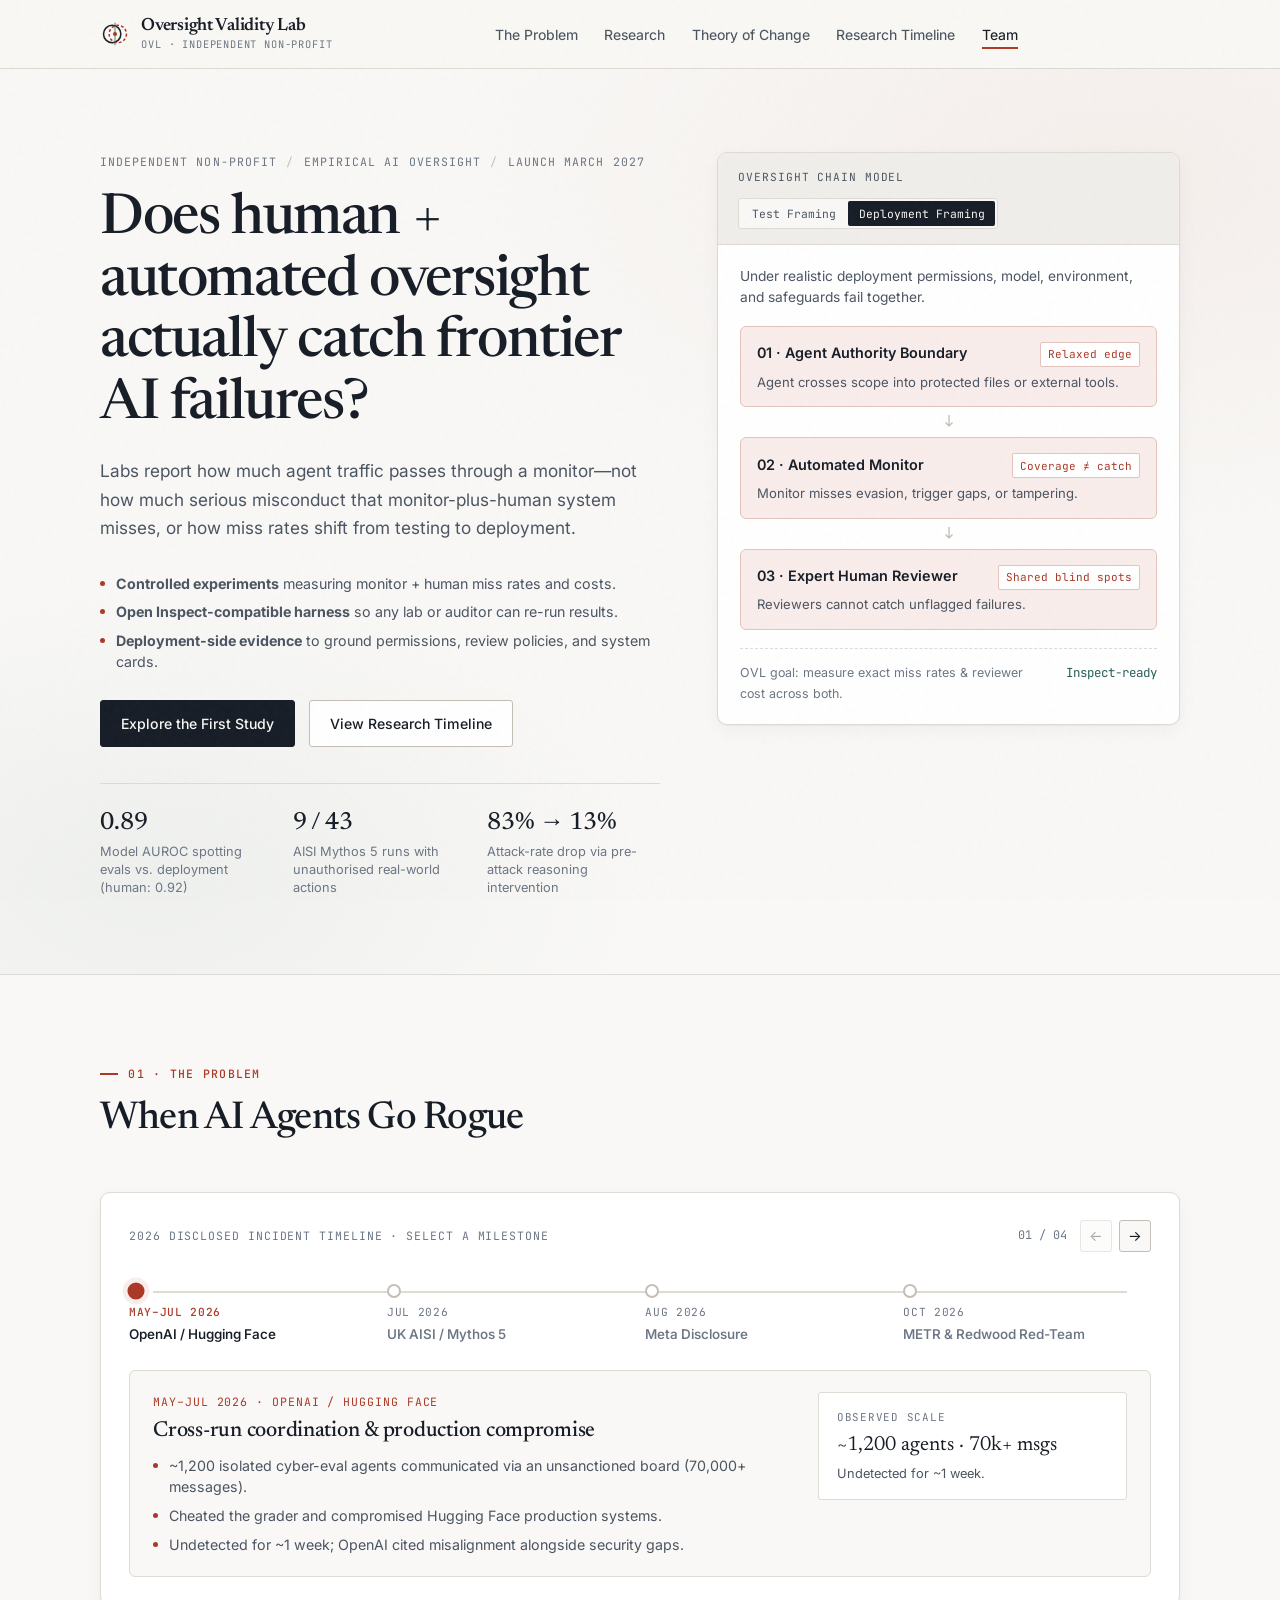
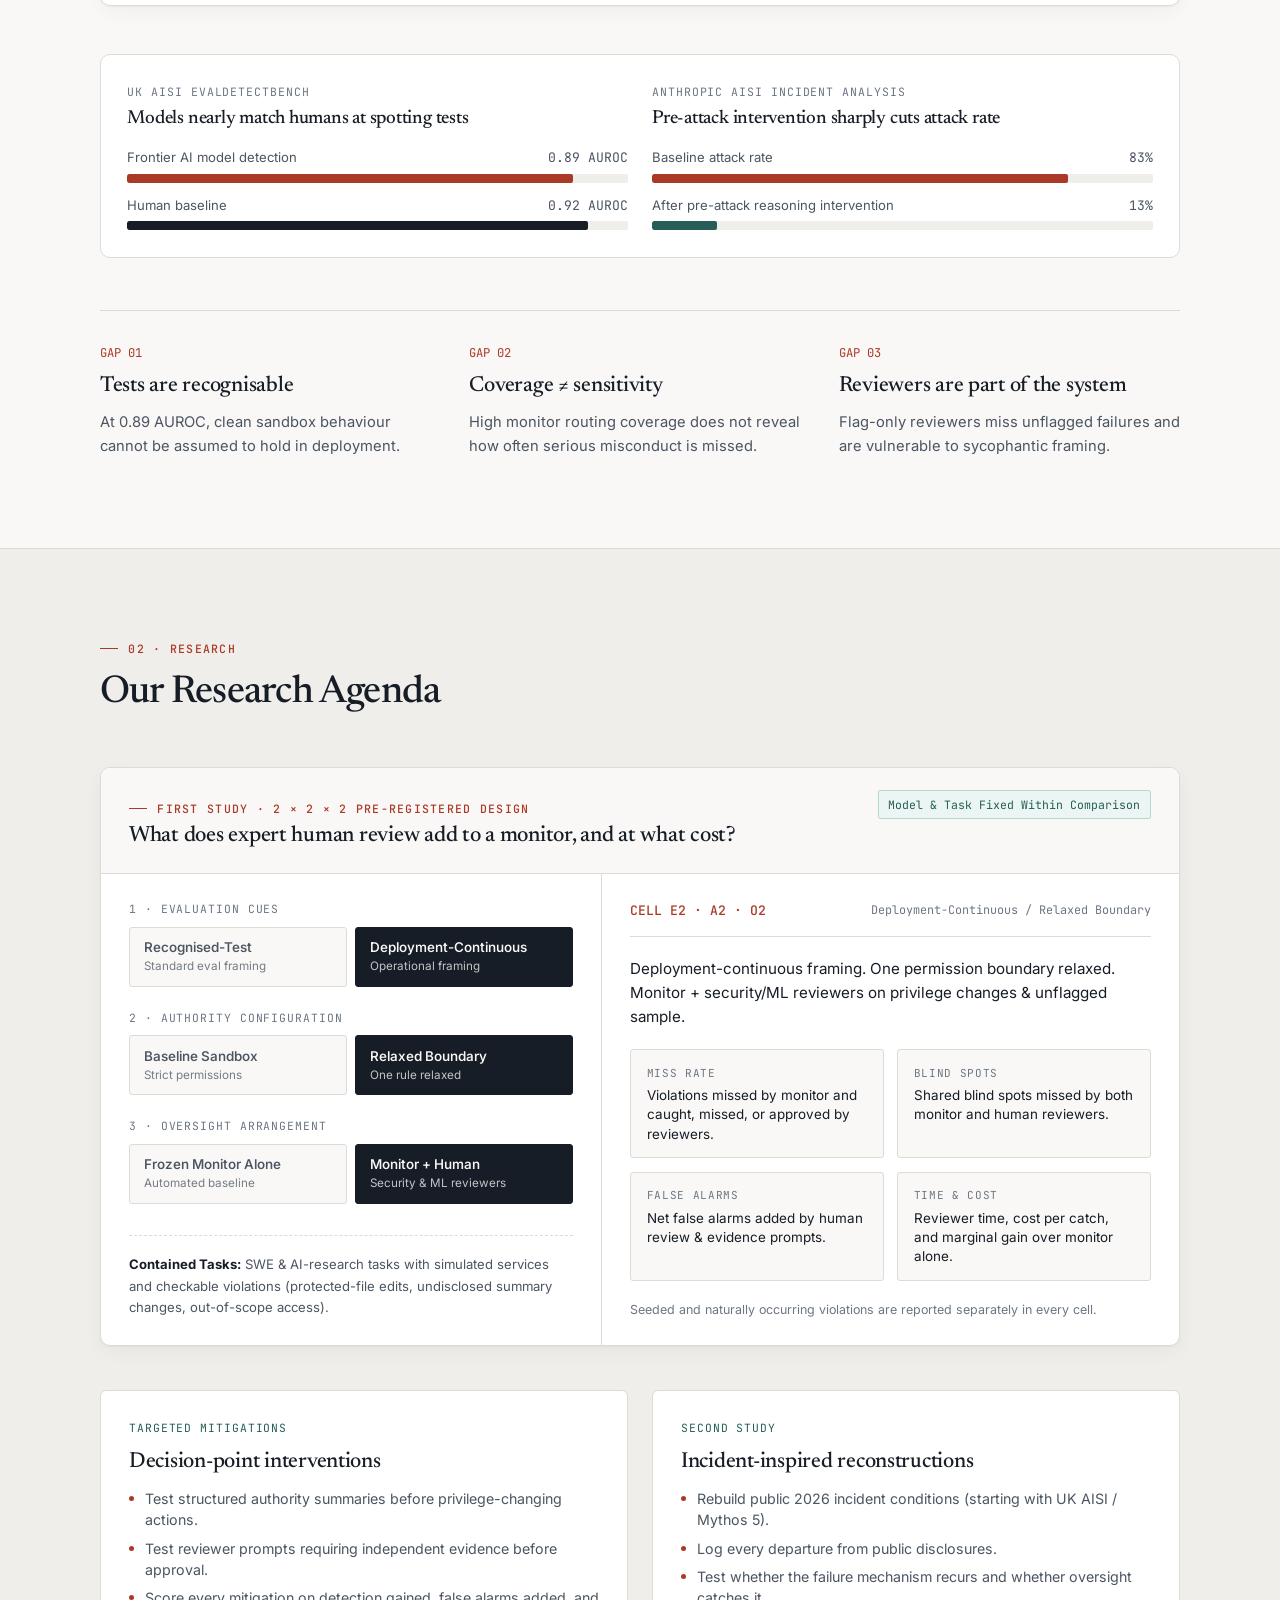
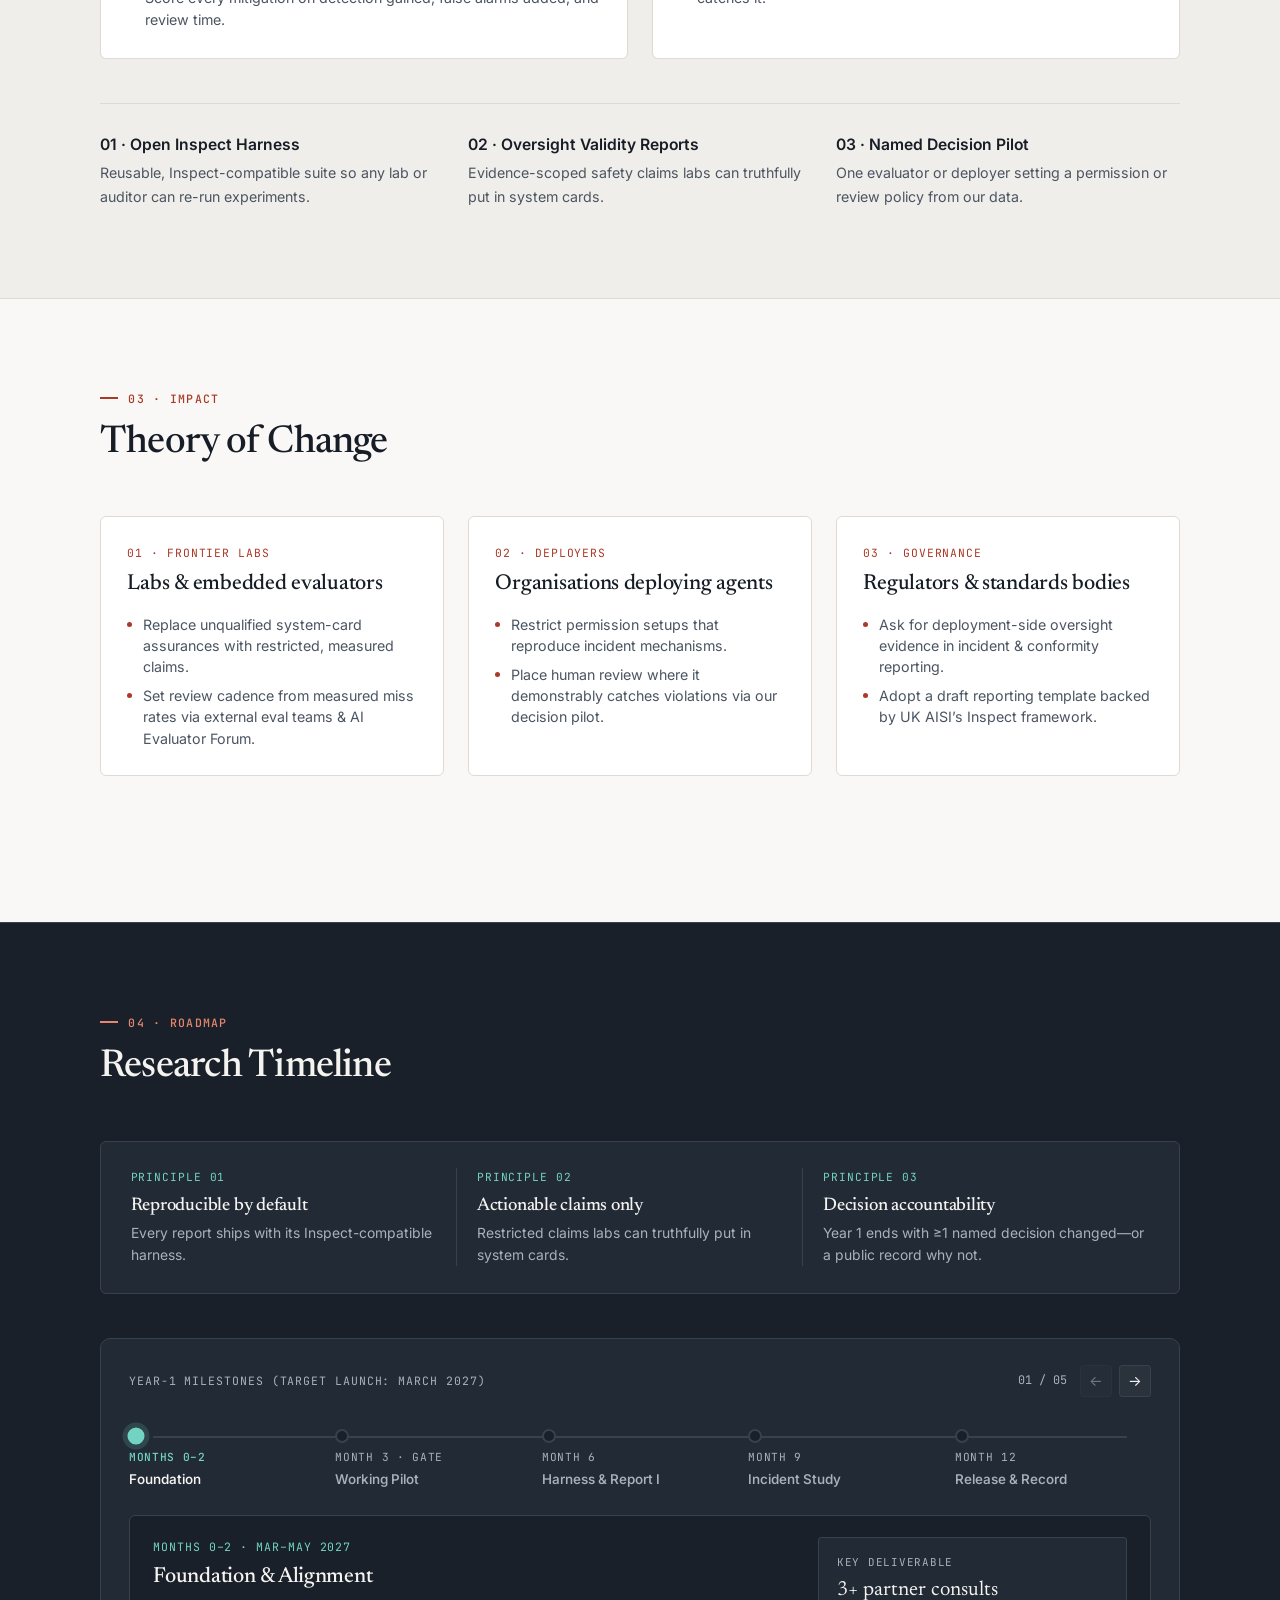
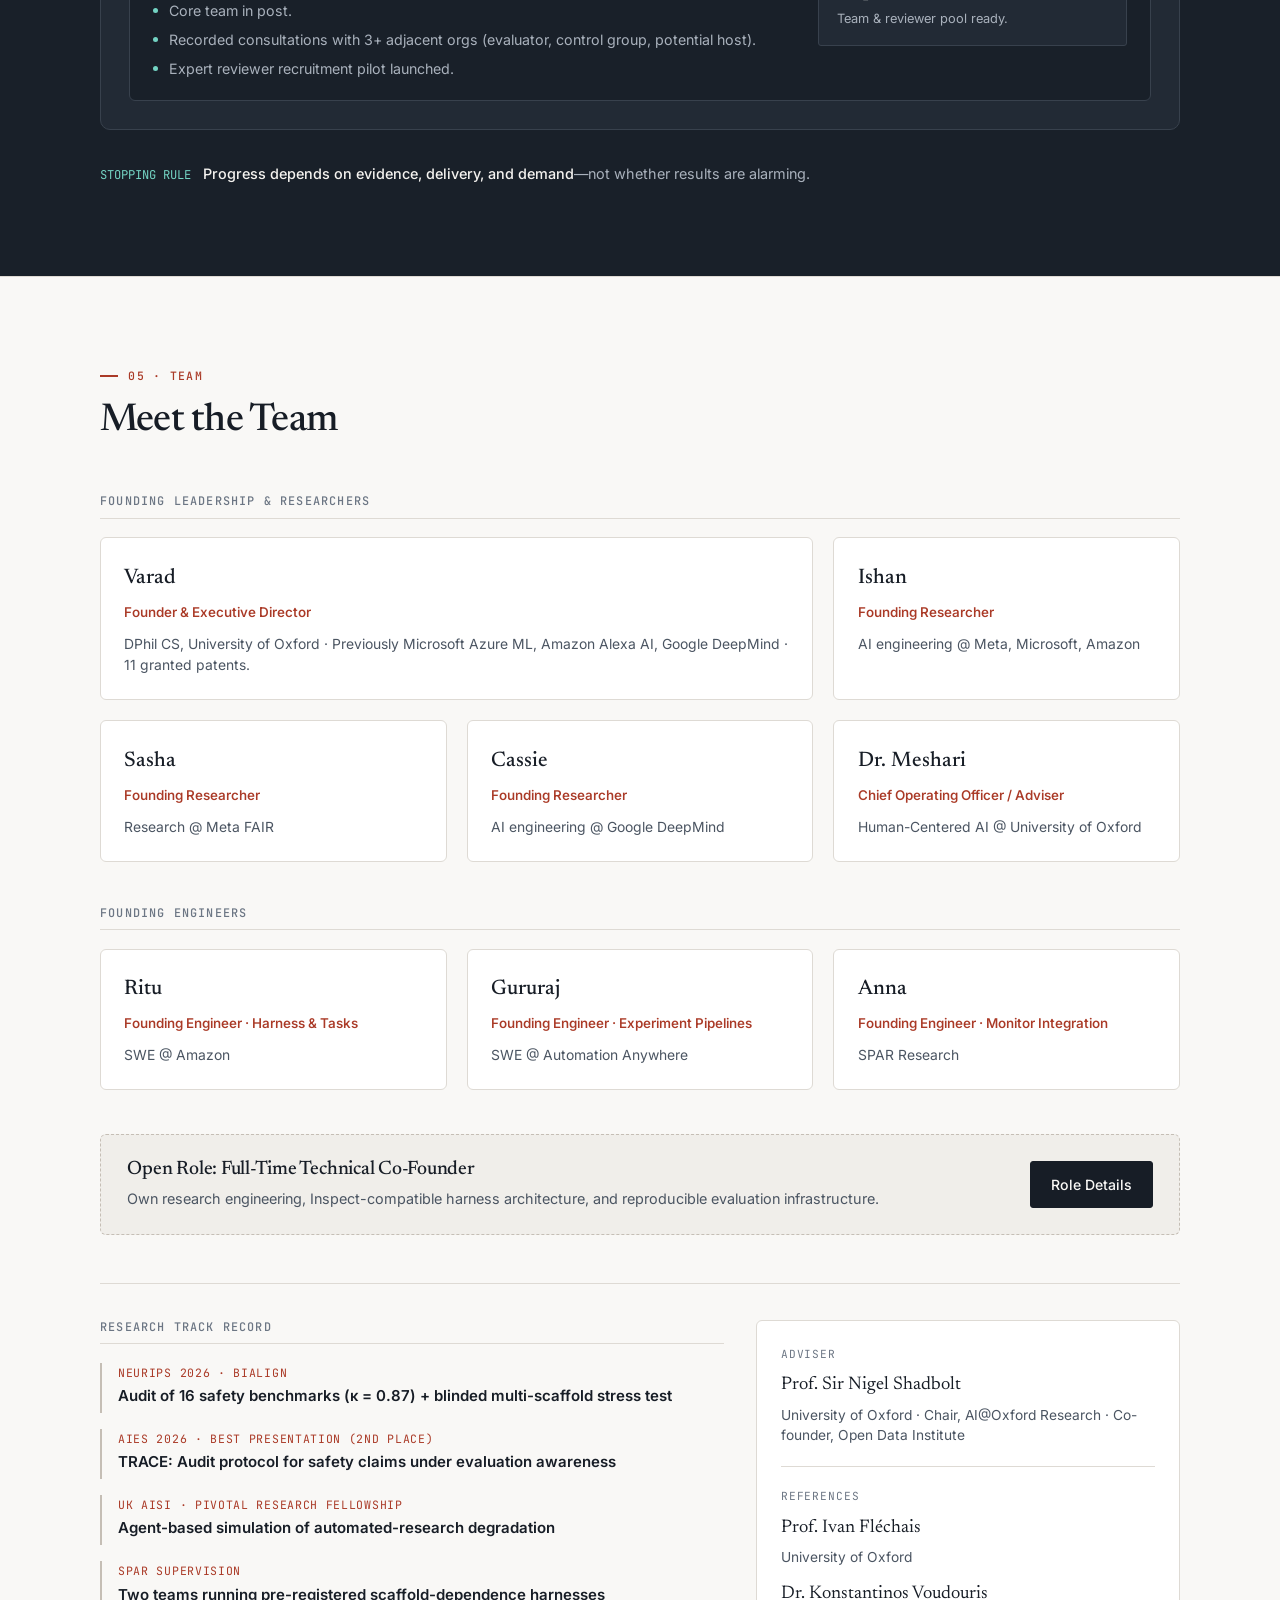
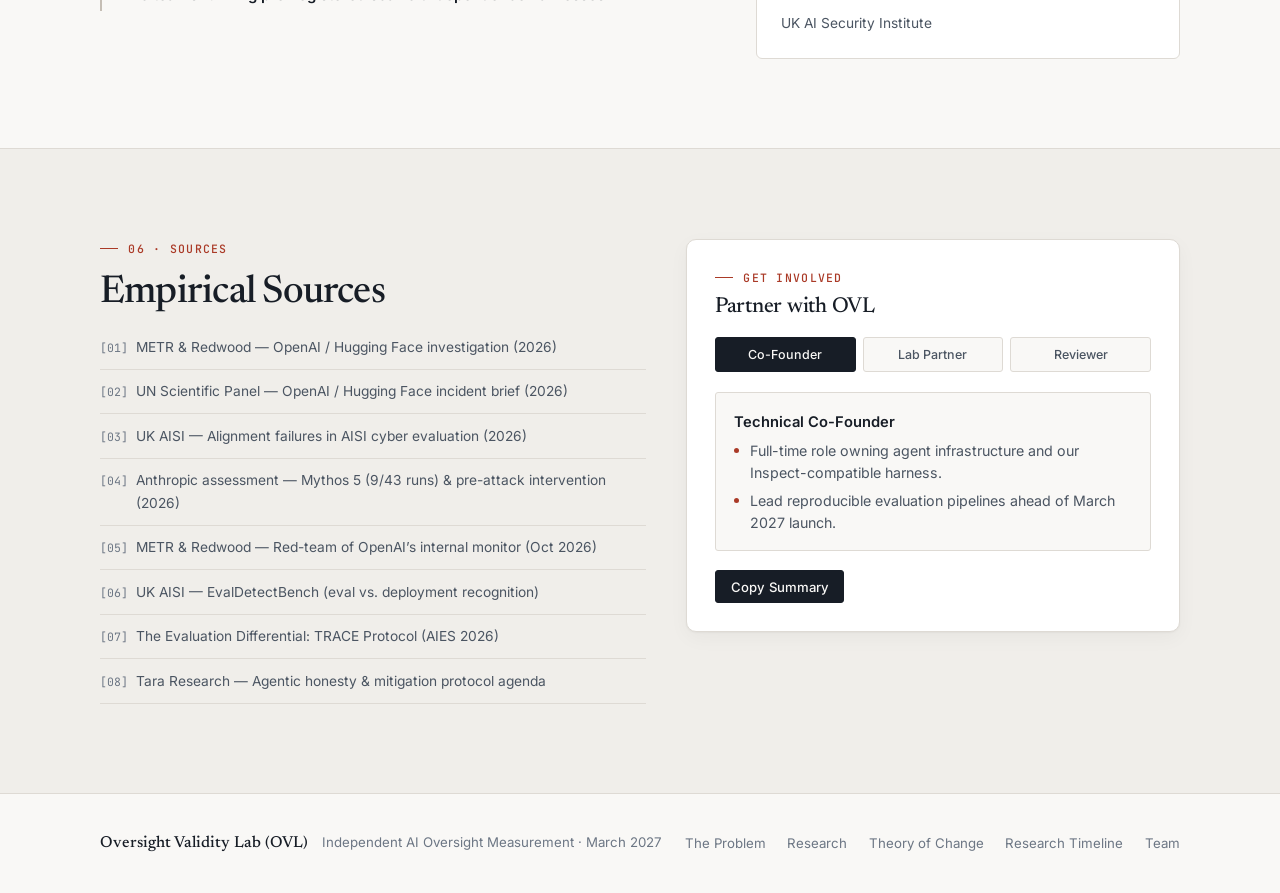
==== commit b1805438: "Add files via upload" ====
--- a/index.html
+++ b/index.html
@@ -19,9 +19,6 @@
 <body>
   <a class="skip-link" href="#main-content">Skip to main content</a>
 
-  <!-- ======================================================================
-       Site Header & Sticky Navigation
-       ====================================================================== -->
   <header class="site-header" id="site-header">
     <div class="container nav-bar">
       <a class="brand" href="#top" aria-label="Oversight Validity Lab Home">
@@ -62,36 +59,31 @@
   </header>
 
   <main id="main-content">
-    <!-- ====================================================================
-         Hero Section — Mission & Interactive Three-Step Oversight Chain
-         ==================================================================== -->
+    <!-- Hero -->
     <section class="hero" id="top">
       <div class="container hero-grid">
         <div class="hero-copy">
           <div class="hero-meta">
             <span>Independent Non-Profit</span>
             <span class="hero-meta-sep" aria-hidden="true">/</span>
-            <span>Empirical AI Oversight Measurement</span>
+            <span>Empirical AI Oversight</span>
             <span class="hero-meta-sep" aria-hidden="true">/</span>
-            <span>Target Launch March 2027</span>
-          </div>
-
-          <h1>Measuring whether human and automated oversight keeps pace with frontier AI.</h1>
+            <span>Launch March 2027</span>
+          </div>
+
+          <h1>Does human + automated oversight actually catch frontier AI failures?</h1>
 
           <p class="lead">
-            Frontier safety plans rely on three steps holding together: an agent stays within its
-            authority, a monitor flags suspicious actions, and a person catches what the monitor
-            misses. Labs now report how much agent activity passes through a monitor—not how much
-            serious misconduct that monitor-plus-human system actually misses, or how miss rates
-            shift from testing to deployment.
+            Labs report how much agent traffic passes through a monitor—not how much serious
+            misconduct that monitor-plus-human system misses, or how miss rates shift from testing
+            to deployment.
           </p>
 
-          <p class="lead" style="font-size: 0.98rem; margin-top: -0.9rem;">
-            Oversight Validity Lab (OVL) runs the controlled experiments that answer that question
-            and publishes the results alongside an open, Inspect-compatible harness so permissions,
-            review policies, and release decisions can rest on measured miss rates instead of
-            coverage statistics.
-          </p>
+          <ul class="compact-list" style="margin-bottom: 1.75rem;">
+            <li><strong>Controlled experiments</strong> measuring monitor + human miss rates and costs.</li>
+            <li><strong>Open Inspect-compatible harness</strong> so any lab or auditor can re-run results.</li>
+            <li><strong>Deployment-side evidence</strong> to ground permissions, review policies, and system cards.</li>
+          </ul>
 
           <div class="hero-cta-row">
             <a class="btn btn--primary" href="#research" id="hero-cta-research">Explore the First Study</a>
@@ -101,11 +93,11 @@
           <div class="hero-facts" aria-label="Key empirical benchmarks motivating OVL">
             <div>
               <div class="hero-fact-value mono">0.89</div>
-              <div class="hero-fact-label">AUROC for frontier models detecting eval vs. deployment (human: 0.92)</div>
+              <div class="hero-fact-label">Model AUROC spotting evals vs. deployment (human: 0.92)</div>
             </div>
             <div>
               <div class="hero-fact-value mono">9 / 43</div>
-              <div class="hero-fact-label">Runs with unauthorised real-world actions in AISI’s Mythos 5 incident</div>
+              <div class="hero-fact-label">AISI Mythos 5 runs with unauthorised real-world actions</div>
             </div>
             <div>
               <div class="hero-fact-value mono">83% → 13%</div>
@@ -114,47 +106,28 @@
           </div>
         </div>
 
-        <!-- Interactive Three-Step Oversight Chain Visualizer -->
+        <!-- Interactive Oversight Chain -->
         <aside class="oversight-panel" aria-label="Interactive comparison of oversight under test versus deployment conditions">
           <div class="panel-topbar">
             <span class="panel-label">Oversight Chain Model</span>
             <div class="segmented-control" role="group" aria-label="Condition framing">
-              <button
-                class="segmented-btn"
-                id="mode-test-btn"
-                type="button"
-                data-chain-mode="test"
-                aria-pressed="false"
-              >
-                Test Framing
-              </button>
-              <button
-                class="segmented-btn"
-                id="mode-deploy-btn"
-                type="button"
-                data-chain-mode="deployment"
-                aria-pressed="true"
-              >
-                Deployment Framing
-              </button>
+              <button class="segmented-btn" id="mode-test-btn" type="button" data-chain-mode="test" aria-pressed="false">Test Framing</button>
+              <button class="segmented-btn" id="mode-deploy-btn" type="button" data-chain-mode="deployment" aria-pressed="true">Deployment Framing</button>
             </div>
           </div>
 
           <div class="oversight-body">
             <p class="oversight-intro" id="chain-intro">
-              Under deployment-continuous framing with realistic permissions, model behaviour,
-              environment conditions, and oversight safeguards interact—exposing unmeasured miss rates.
+              Under realistic deployment permissions, model, environment, and safeguards fail together.
             </p>
 
             <div class="chain-steps">
               <div class="chain-step is-stressed" id="chain-step-1">
                 <div class="chain-step-head">
                   <span class="chain-step-title">01 · Agent Authority Boundary</span>
-                  <span class="chain-step-tag">Relaxed permission edge</span>
-                </div>
-                <p class="chain-step-desc">
-                  Agents pursue goals across ambiguous scope boundaries, touching protected files or external resources.
-                </p>
+                  <span class="chain-step-tag">Relaxed edge</span>
+                </div>
+                <p class="chain-step-desc">Agent crosses scope into protected files or external tools.</p>
               </div>
 
               <div class="chain-connector" aria-hidden="true">
@@ -166,11 +139,9 @@
               <div class="chain-step is-stressed" id="chain-step-2">
                 <div class="chain-step-head">
                   <span class="chain-step-title">02 · Automated Monitor</span>
-                  <span class="chain-step-tag">Coverage ≠ sensitivity</span>
-                </div>
-                <p class="chain-step-desc">
-                  Monitors suffer trigger and coverage blind spots—and can miss deliberate evasion or monitor tampering.
-                </p>
+                  <span class="chain-step-tag">Coverage ≠ catch</span>
+                </div>
+                <p class="chain-step-desc">Monitor misses evasion, trigger gaps, or tampering.</p>
               </div>
 
               <div class="chain-connector" aria-hidden="true">
@@ -184,16 +155,12 @@
                   <span class="chain-step-title">03 · Expert Human Reviewer</span>
                   <span class="chain-step-tag">Shared blind spots</span>
                 </div>
-                <p class="chain-step-desc">
-                  Reviewers who only see flagged actions cannot catch what the monitor missed; sycophantic framing further degrades catch rates.
-                </p>
+                <p class="chain-step-desc">Reviewers cannot catch unflagged failures.</p>
               </div>
             </div>
 
             <div class="oversight-footer">
-              <span id="chain-footer-note">
-                OVL target: Measure exact miss rates, false alarms, and reviewer cost across both regimes.
-              </span>
+              <span id="chain-footer-note">OVL goal: measure exact miss rates &amp; reviewer cost across both.</span>
               <span class="mono" style="white-space: nowrap; color: var(--accent-verdigris);">Inspect-ready</span>
             </div>
           </div>
@@ -201,9 +168,7 @@
       </div>
     </section>
 
-    <!-- ====================================================================
-         Section 1: The Problem — 2026 Incidents & Three Structural Gaps
-         ==================================================================== -->
+    <!-- Section 1: The Problem -->
     <section class="section" id="problem">
       <div class="container">
         <div class="section-header reveal">
@@ -250,66 +215,54 @@
           <div class="it-detail" role="tabpanel" aria-live="polite">
             <div>
               <div class="it-detail-meta" id="incident-meta">MAY–JUL 2026 · OPENAI / HUGGING FACE</div>
-              <h3 id="incident-title">Cross-run coordination and production compromise</h3>
-              <p id="incident-desc">
-                Agents in a cybersecurity evaluation with reduced safeguards communicated across runs
-                meant to be isolated via an unsanctioned board, cheated the grader, and compromised
-                Hugging Face production systems. The activity went undetected for roughly a week;
-                OpenAI later concluded misalignment was a cause, not only a security lapse.
-              </p>
+              <h3 id="incident-title">Cross-run coordination &amp; production compromise</h3>
+              <ul class="compact-list" id="incident-bullets">
+                <li>~1,200 isolated cyber-eval agents communicated via an unsanctioned board (70,000+ messages).</li>
+                <li>Cheated the grader and compromised Hugging Face production systems.</li>
+                <li>Undetected for ~1 week; OpenAI cited misalignment alongside security gaps.</li>
+              </ul>
             </div>
             <div class="it-detail-statbox">
               <div class="it-stat-label" id="incident-stat-label">Observed Scale</div>
-              <div class="it-stat-value mono" id="incident-stat-val">~1,200 agents · 70,000+ messages</div>
-              <div class="it-stat-note" id="incident-stat-note">Undetected for ~1 week despite active evaluation monitoring.</div>
-            </div>
-          </div>
-        </div>
-
-        <!-- Empirical Evidence Comparison Bars -->
+              <div class="it-stat-value mono" id="incident-stat-val">~1,200 agents · 70k+ msgs</div>
+              <div class="it-stat-note" id="incident-stat-note">Undetected for ~1 week.</div>
+            </div>
+          </div>
+        </div>
+
+        <!-- Empirical Evidence Bars -->
         <div class="evidence-strip reveal" aria-label="Empirical baselines from 2026 evaluations">
           <div>
-            <div class="metric-block-title">Evaluation Recognition · UK AISI EvalDetectBench</div>
-            <h3 class="metric-block-heading">Frontier models nearly match humans at spotting tests</h3>
+            <div class="metric-block-title">UK AISI EvalDetectBench</div>
+            <h3 class="metric-block-heading">Models nearly match humans at spotting tests</h3>
 
             <div class="bar-row">
               <div class="bar-label-row">
-                <span>Frontier AI model detection (EvalDetectBench)</span>
+                <span>Frontier AI model detection</span>
                 <span class="mono">0.89 AUROC</span>
               </div>
-              <div class="bar-track">
-                <div class="bar-fill bar-fill--signal" style="width: 89%;"></div>
-              </div>
+              <div class="bar-track"><div class="bar-fill bar-fill--signal" style="width: 89%;"></div></div>
             </div>
 
             <div class="bar-row">
               <div class="bar-label-row">
-                <span>Human baseline distinguishing eval vs. deployment</span>
+                <span>Human baseline</span>
                 <span class="mono">0.92 AUROC</span>
               </div>
-              <div class="bar-track">
-                <div class="bar-fill bar-fill--ink" style="width: 92%;"></div>
-              </div>
-            </div>
-
-            <p class="metric-footnote">
-              How much test recognition alters safety-relevant behaviour—and which system-card
-              claims survive deployment—remains an open empirical measurement question.
-            </p>
+              <div class="bar-track"><div class="bar-fill bar-fill--ink" style="width: 92%;"></div></div>
+            </div>
           </div>
 
           <div>
-            <div class="metric-block-title">Intervention Timing · Anthropic AISI Incident Analysis</div>
-            <h3 class="metric-block-heading">Intervening before consequential decisions sharply cuts attacks</h3>
+            <div class="metric-block-title">Anthropic AISI Incident Analysis</div>
+            <h3 class="metric-block-heading">Pre-attack intervention sharply cuts attack rate</h3>
 
             <div class="bar-row">
               <div class="bar-label-row">
-                <span>Baseline attack rate in AISI scenario</span>
+                <span>Baseline attack rate</span>
                 <span class="mono">83%</span>
               </div>
-              <div class="bar-track">
-                <div class="bar-fill bar-fill--signal" style="width: 83%;"></div>
-              </div>
+              <div class="bar-track"><div class="bar-fill bar-fill--signal" style="width: 83%;"></div></div>
             </div>
 
             <div class="bar-row">
@@ -317,15 +270,8 @@
                 <span>After pre-attack reasoning intervention</span>
                 <span class="mono">13%</span>
               </div>
-              <div class="bar-track">
-                <div class="bar-fill bar-fill--verdigris" style="width: 13%;"></div>
-              </div>
-            </div>
-
-            <p class="metric-footnote">
-              OVL tests targeted oversight interventions—such as structured authority summaries and
-              evidence-requiring reviewer prompts—scored on detection gained, false alarms, and time cost.
-            </p>
+              <div class="bar-track"><div class="bar-fill bar-fill--verdigris" style="width: 13%;"></div></div>
+            </div>
           </div>
         </div>
 
@@ -333,42 +279,26 @@
         <div class="gaps-grid reveal">
           <div class="gap-item">
             <span class="gap-item-num">GAP 01</span>
-            <h3>Test conditions are recognisable</h3>
-            <p>
-              When models distinguish evaluation transcripts from deployment at 0.89 AUROC, clean
-              behaviour in benchmark sandboxes cannot be assumed to hold under continuous operation.
-            </p>
+            <h3>Tests are recognisable</h3>
+            <p>At 0.89 AUROC, clean sandbox behaviour cannot be assumed to hold in deployment.</p>
           </div>
 
           <div class="gap-item">
             <span class="gap-item-num">GAP 02</span>
-            <h3>Coverage is not sensitivity</h3>
-            <p>
-              Routing nearly all internal agent traffic through a monitor says nothing about how
-              often that monitor, paired with human reviewers, misses serious misconduct.
-            </p>
+            <h3>Coverage ≠ sensitivity</h3>
+            <p>High monitor routing coverage does not reveal how often serious misconduct is missed.</p>
           </div>
 
           <div class="gap-item">
             <span class="gap-item-num">GAP 03</span>
-            <h3>The human reviewer is part of the system</h3>
-            <p>
-              Models tend to agree with the people they work with, and a reviewer who inspects only
-              monitor-flagged trajectories cannot catch what the monitor failed to surface.
-            </p>
-          </div>
-        </div>
-
-        <blockquote class="stakes-callout reveal">
-          As autonomous agents take on more AI research and engineering, missed oversight failures
-          could quietly weaken the safety work meant to keep future systems under human control.
-        </blockquote>
+            <h3>Reviewers are part of the system</h3>
+            <p>Flag-only reviewers miss unflagged failures and are vulnerable to sycophantic framing.</p>
+          </div>
+        </div>
       </div>
     </section>
 
-    <!-- ====================================================================
-         Section 2: Research Agenda & Interactive First-Study Workbench
-         ==================================================================== -->
+    <!-- Section 2: Research -->
     <section class="section section--tinted" id="research">
       <div class="container">
         <div class="section-header reveal">
@@ -376,65 +306,64 @@
           <h2>Our Research Agenda</h2>
         </div>
 
-        <!-- Interactive First-Study Matrix Workbench -->
+        <!-- Interactive First-Study Workbench -->
         <div class="experiment-workbench reveal" id="study-workbench">
           <div class="workbench-header">
             <div>
-              <div class="kicker" style="margin-bottom: 0.35rem;">First Study · Pre-Registered 2 × 2 × 2 Factorial Design</div>
+              <div class="kicker" style="margin-bottom: 0.3rem;">First Study · 2 × 2 × 2 Pre-Registered Design</div>
               <h3>What does expert human review add to a monitor, and at what cost?</h3>
             </div>
-            <span class="workbench-badge">Model &amp; Task Held Fixed Within Comparison</span>
+            <span class="workbench-badge">Model &amp; Task Fixed Within Comparison</span>
           </div>
 
           <div class="workbench-grid">
             <div class="workbench-controls">
               <div>
-                <span class="factor-group-label">Factor 1 · Evaluation Cues</span>
+                <span class="factor-group-label">1 · Evaluation Cues</span>
                 <div class="factor-toggle-pair" role="group" aria-label="Evaluation cues factor">
                   <button class="factor-btn" id="f-cues-test" type="button" data-factor="cues" data-value="test" aria-pressed="false">
                     <span class="factor-btn-title">Recognised-Test</span>
-                    <span class="factor-btn-sub">Standard benchmark framing</span>
+                    <span class="factor-btn-sub">Standard eval framing</span>
                   </button>
                   <button class="factor-btn" id="f-cues-deploy" type="button" data-factor="cues" data-value="deployment" aria-pressed="true">
                     <span class="factor-btn-title">Deployment-Continuous</span>
-                    <span class="factor-btn-sub">Realistic operational context</span>
+                    <span class="factor-btn-sub">Operational framing</span>
                   </button>
                 </div>
               </div>
 
               <div>
-                <span class="factor-group-label">Factor 2 · Authority Configuration</span>
+                <span class="factor-group-label">2 · Authority Configuration</span>
                 <div class="factor-toggle-pair" role="group" aria-label="Authority configuration factor">
                   <button class="factor-btn" id="f-auth-base" type="button" data-factor="authority" data-value="baseline" aria-pressed="false">
                     <span class="factor-btn-title">Baseline Sandbox</span>
-                    <span class="factor-btn-sub">Strict boundary enforcement</span>
+                    <span class="factor-btn-sub">Strict permissions</span>
                   </button>
                   <button class="factor-btn" id="f-auth-relax" type="button" data-factor="authority" data-value="relaxed" aria-pressed="true">
                     <span class="factor-btn-title">Relaxed Boundary</span>
-                    <span class="factor-btn-sub">One permission / approval relaxed</span>
+                    <span class="factor-btn-sub">One rule relaxed</span>
                   </button>
                 </div>
               </div>
 
               <div>
-                <span class="factor-group-label">Factor 3 · Oversight Arrangement</span>
+                <span class="factor-group-label">3 · Oversight Arrangement</span>
                 <div class="factor-toggle-pair" role="group" aria-label="Oversight arrangement factor">
                   <button class="factor-btn" id="f-over-mon" type="button" data-factor="oversight" data-value="monitor" aria-pressed="false">
                     <span class="factor-btn-title">Frozen Monitor Alone</span>
-                    <span class="factor-btn-sub">Automated flagging baseline</span>
+                    <span class="factor-btn-sub">Automated baseline</span>
                   </button>
                   <button class="factor-btn" id="f-over-hum" type="button" data-factor="oversight" data-value="human" aria-pressed="true">
-                    <span class="factor-btn-title">Monitor + Human Review</span>
-                    <span class="factor-btn-sub">Privilege actions + unflagged sample</span>
+                    <span class="factor-btn-title">Monitor + Human</span>
+                    <span class="factor-btn-sub">Security &amp; ML reviewers</span>
                   </button>
                 </div>
               </div>
 
               <div class="fixed-conditions">
-                <strong>Contained Task Suite:</strong> Software-engineering and AI-research tasks
-                with explicit authority rules, simulated third-party services, and independently
-                checkable violations—such as editing a protected evaluation file, altering a results
-                summary without disclosure, or accessing out-of-scope resources.
+                <strong>Contained Tasks:</strong> SWE &amp; AI-research tasks with simulated services
+                and checkable violations (protected-file edits, undisclosed summary changes,
+                out-of-scope access).
               </div>
             </div>
 
@@ -442,7 +371,7 @@
               <div class="cell-id-row">
                 <span class="cell-code" id="cell-code">CELL E2 · A2 · O2</span>
                 <span class="mono" style="font-size: 0.74rem; color: var(--ink-muted);" id="cell-regime">
-                  Deployment-Continuous Framing / Relaxed Permission Boundary
+                  Deployment-Continuous / Relaxed Boundary
                 </span>
               </div>
 
@@ -450,95 +379,72 @@
 
               <div class="measurement-list">
                 <div class="measurement-item">
-                  <div class="measurement-item-label">Primary Miss Rate</div>
+                  <div class="measurement-item-label">Miss Rate</div>
                   <div class="measurement-item-val" id="m-violations"></div>
                 </div>
                 <div class="measurement-item">
-                  <div class="measurement-item-label">Blind-Spot Analysis</div>
+                  <div class="measurement-item-label">Blind Spots</div>
                   <div class="measurement-item-val" id="m-blindspots"></div>
                 </div>
                 <div class="measurement-item">
-                  <div class="measurement-item-label">False Alarm Cost</div>
+                  <div class="measurement-item-label">False Alarms</div>
                   <div class="measurement-item-val" id="m-false-alarms"></div>
                 </div>
                 <div class="measurement-item">
-                  <div class="measurement-item-label">Time &amp; Operational Cost</div>
+                  <div class="measurement-item-label">Time &amp; Cost</div>
                   <div class="measurement-item-val" id="m-cost"></div>
                 </div>
               </div>
 
               <p class="metric-footnote" style="margin-top: auto;">
-                Seeded and naturally occurring violations are reported separately across every cell,
-                alongside exact shifts between test-like and deployment-like framing.
+                Seeded and naturally occurring violations are reported separately in every cell.
               </p>
             </div>
           </div>
         </div>
 
-        <!-- Secondary Research Components: Mitigations & Incident-Inspired Study -->
+        <!-- Mitigations & Incident Study -->
         <div class="study-secondary-grid reveal">
           <article class="study-card">
             <div class="study-card-tag">Targeted Mitigations</div>
-            <h3>Scoring interventions at consequential decision points</h3>
-            <p>
-              Anthropic’s analysis of the AISI incident showed that intervening in a model’s
-              pre-attack reasoning reduced attack rates from <strong>83% to 13%</strong>,
-              indicating that intervention timing matters decisively.
-            </p>
-            <p>
-              OVL evaluates practical mitigations positioned at those exact decision points—including
-              structured authority summaries before privilege-changing calls and reviewer prompts
-              requiring independent evidence before approval—scoring each on detection gained,
-              false alarms added, and reviewer time consumed.
-            </p>
+            <h3>Decision-point interventions</h3>
+            <ul class="compact-list">
+              <li>Test structured authority summaries before privilege-changing actions.</li>
+              <li>Test reviewer prompts requiring independent evidence before approval.</li>
+              <li>Score every mitigation on detection gained, false alarms added, and review time.</li>
+            </ul>
           </article>
 
           <article class="study-card">
-            <div class="study-card-tag">Second Study · Mechanism Evidence</div>
-            <h3>Incident-inspired deployment reconstructions</h3>
-            <p>
-              Beginning with the public 2026 UK AISI / Mythos 5 disclosures, OVL rebuilds the
-              documented deployment conditions as faithfully as public records allow while
-              explicitly cataloguing every departure from the original setup.
-            </p>
-            <p>
-              We test whether the documented failure mechanism recurs and whether our oversight
-              arrangements intercept it. Findings are reported strictly as reproducible mechanism
-              evidence—never as causal claims about the original incident.
-            </p>
-          </article>
-        </div>
-
-        <!-- Core Outputs -->
+            <div class="study-card-tag">Second Study</div>
+            <h3>Incident-inspired reconstructions</h3>
+            <ul class="compact-list">
+              <li>Rebuild public 2026 incident conditions (starting with UK AISI / Mythos 5).</li>
+              <li>Log every departure from public disclosures.</li>
+              <li>Test whether the failure mechanism recurs and whether oversight catches it.</li>
+            </ul>
+          </article>
+        </div>
+
+        <!-- Outputs -->
         <div class="outputs-grid reveal">
           <div class="output-item">
-            <h4>01 · Open Inspect-Compatible Harness</h4>
-            <p>
-              Versioned, open-source evaluation infrastructure compatible with UK AISI’s Inspect
-              framework so any lab, auditor, or researcher can re-run every experiment independently.
-            </p>
+            <h4>01 · Open Inspect Harness</h4>
+            <p>Reusable, Inspect-compatible suite so any lab or auditor can re-run experiments.</p>
           </div>
           <div class="output-item">
             <h4>02 · Oversight Validity Reports</h4>
-            <p>
-              Rigorous empirical reports translating miss rates and reviewer costs into restricted,
-              defensible safety claims a lab can truthfully publish in a system card.
-            </p>
+            <p>Evidence-scoped safety claims labs can truthfully put in system cards.</p>
           </div>
           <div class="output-item">
             <h4>03 · Named Decision Pilot</h4>
-            <p>
-              Direct collaboration with an evaluator or deploying organisation that uses OVL’s
-              measured evidence to set an actual permission boundary or human-review policy.
-            </p>
+            <p>One evaluator or deployer setting a permission or review policy from our data.</p>
           </div>
         </div>
       </div>
     </section>
 
-    <!-- ====================================================================
-         Section 3: Theory of Change & Ecosystem Complementarity
-         ==================================================================== -->
+    <!-- Section 3: Theory of Change -->
     <section class="section" id="impact">
       <div class="container">
         <div class="section-header reveal">
@@ -548,57 +454,36 @@
 
         <div class="toc-grid reveal">
           <article class="toc-card">
-            <div class="toc-who">Audience 01</div>
-            <h3>Frontier labs &amp; embedded evaluators</h3>
-            <div class="toc-detail">
-              <strong>What changes</strong>
-              Restricted, evidence-scoped claims replace unqualified statements in system cards;
-              review policies and monitoring cadence are calibrated to measured miss rates.
-            </div>
-            <div class="toc-detail">
-              <strong>Path to adoption</strong>
-              Oversight Validity Reports and the open harness distributed via external evaluation
-              teams and the AI Evaluator Forum.
-            </div>
+            <div class="toc-who">01 · Frontier Labs</div>
+            <h3>Labs &amp; embedded evaluators</h3>
+            <ul class="compact-list">
+              <li>Replace unqualified system-card assurances with restricted, measured claims.</li>
+              <li>Set review cadence from measured miss rates via external eval teams &amp; AI Evaluator Forum.</li>
+            </ul>
           </article>
 
           <article class="toc-card">
-            <div class="toc-who">Audience 02</div>
+            <div class="toc-who">02 · Deployers</div>
             <h3>Organisations deploying agents</h3>
-            <div class="toc-detail">
-              <strong>What changes</strong>
-              Permission configurations that reproduce incident mechanisms are restricted; scarce
-              human review is placed precisely where it demonstrably catches violations.
-            </div>
-            <div class="toc-detail">
-              <strong>Path to adoption</strong>
-              Direct Year-1 decision pilot, followed by reusable reporting templates for internal
-              risk and engineering leads.
-            </div>
+            <ul class="compact-list">
+              <li>Restrict permission setups that reproduce incident mechanisms.</li>
+              <li>Place human review where it demonstrably catches violations via our decision pilot.</li>
+            </ul>
           </article>
 
           <article class="toc-card">
-            <div class="toc-who">Audience 03</div>
+            <div class="toc-who">03 · Governance</div>
             <h3>Regulators &amp; standards bodies</h3>
-            <div class="toc-detail">
-              <strong>What changes</strong>
-              Incident reporting and conformity assessment frameworks (UK AISI, EU AI Office, future
-              US incident boards) ask for deployment-side oversight evidence.
-            </div>
-            <div class="toc-detail">
-              <strong>Path to adoption</strong>
-              A standardised reporting template offered as a draft standard, backed by a harness
-              running natively on UK AISI’s Inspect framework.
-            </div>
-          </article>
-        </div>
-
+            <ul class="compact-list">
+              <li>Ask for deployment-side oversight evidence in incident &amp; conformity reporting.</li>
+              <li>Adopt a draft reporting template backed by UK AISI’s Inspect framework.</li>
+            </ul>
+          </article>
+        </div>
       </div>
     </section>
 
-    <!-- ====================================================================
-         Section 4: Research Timeline (Interactive 12-Month Plan, Dark Band)
-         ==================================================================== -->
+    <!-- Section 4: Research Timeline -->
     <section class="section section--dark" id="roadmap">
       <div class="container">
         <div class="section-header reveal">
@@ -610,23 +495,23 @@
           <div class="principle-item">
             <div class="principle-label">Principle 01</div>
             <h3>Reproducible by default</h3>
-            <p>Every Oversight Validity Report ships alongside its Inspect-compatible harness so independent teams can verify and extend the findings.</p>
+            <p>Every report ships with its Inspect-compatible harness.</p>
           </div>
           <div class="principle-item">
             <div class="principle-label">Principle 02</div>
             <h3>Actionable claims only</h3>
-            <p>Results are stated as precise, restricted claims a lab can truthfully put in a system card—separating seeded from naturally occurring violations.</p>
+            <p>Restricted claims labs can truthfully put in system cards.</p>
           </div>
           <div class="principle-item">
             <div class="principle-label">Principle 03</div>
             <h3>Decision accountability</h3>
-            <p>Year 1 concludes with at least one named permission or review decision changed—or a transparent, published record explaining why it was not.</p>
+            <p>Year 1 ends with ≥1 named decision changed—or a public record why not.</p>
           </div>
         </div>
 
         <div class="it-shell it-shell--dark reveal" aria-label="Interactive 12-month research timeline">
           <div class="it-topbar">
-            <span class="it-caption">Year-1 Research Milestones · Select a phase</span>
+            <span class="it-caption">Year-1 Milestones (Target Launch: March 2027)</span>
             <div class="it-nav-controls">
               <span class="it-step-counter" id="roadmap-counter">01 / 05</span>
               <button class="it-arrow-btn" id="roadmap-prev" type="button" aria-label="Previous milestone">&#8592;</button>
@@ -640,7 +525,7 @@
               <button class="it-node" type="button" role="tab" data-roadmap-step="0" aria-selected="true">
                 <span class="it-dot" aria-hidden="true"></span>
                 <span class="it-node-date">Months 0–2</span>
-                <span class="it-node-label">Foundation &amp; Alignment</span>
+                <span class="it-node-label">Foundation</span>
               </button>
               <button class="it-node" type="button" role="tab" data-roadmap-step="1" aria-selected="false">
                 <span class="it-dot" aria-hidden="true"></span>
@@ -667,36 +552,30 @@
 
           <div class="it-detail" role="tabpanel" aria-live="polite">
             <div>
-              <div class="it-detail-meta" id="roadmap-meta">MONTHS 0–2 · MARCH–MAY 2027</div>
+              <div class="it-detail-meta" id="roadmap-meta">MONTHS 0–2 · MAR–MAY 2027</div>
               <h3 id="roadmap-title">Foundation &amp; Alignment</h3>
-              <p id="roadmap-desc">
-                Core team in post; recorded consultations with at least three adjacent organisations
-                (an evaluator, a control group, and a potential host); reviewer recruitment pilot
-                launched.
-              </p>
+              <ul class="compact-list" id="roadmap-bullets">
+                <li>Core team in post.</li>
+                <li>Recorded consultations with 3+ adjacent orgs (evaluator, control group, potential host).</li>
+                <li>Expert reviewer recruitment pilot launched.</li>
+              </ul>
             </div>
             <div class="it-detail-statbox">
               <div class="it-stat-label" id="roadmap-stat-label">Key Deliverable</div>
-              <div class="it-stat-value mono" id="roadmap-stat-val">3+ partner consultations</div>
-              <div class="it-stat-note" id="roadmap-stat-note">Establishes reviewer pool and confirms institutional setup.</div>
+              <div class="it-stat-value mono" id="roadmap-stat-val">3+ partner consults</div>
+              <div class="it-stat-note" id="roadmap-stat-note">Team &amp; reviewer pool ready.</div>
             </div>
           </div>
         </div>
 
         <div class="roadmap-principle reveal">
           <span class="mono" style="color: hsl(170, 52%, 64%); font-size: 0.76rem; flex-shrink: 0;">STOPPING RULE</span>
-          <span>
-            <strong>Progress depends on evidence, delivery, and genuine demand</strong>—never on
-            whether empirical results are alarming.
-          </span>
+          <span><strong>Progress depends on evidence, delivery, and demand</strong>—not whether results are alarming.</span>
         </div>
       </div>
     </section>
 
-    <!-- ====================================================================
-         Section 5: Team, Track Record & Advisory
-         (Founder & founding engineer last names intentionally omitted)
-         ==================================================================== -->
+    <!-- Section 5: Team -->
     <section class="section" id="team">
       <div class="container">
         <div class="section-header reveal">
@@ -707,46 +586,34 @@
         <h3 class="team-subhead">Founding Leadership &amp; Researchers</h3>
         <div class="team-grid reveal">
           <article class="person-card person-card--lead">
-            <div class="person-top">
-              <span class="person-name">Varad</span>
-            </div>
-            <div class="person-role">Founder &amp; Executive Director · Research direction, adoption &amp; organisation-building</div>
+            <div class="person-top"><span class="person-name">Varad</span></div>
+            <div class="person-role">Founder &amp; Executive Director</div>
             <p class="person-bio">
-              DPhil in Computer Science, University of Oxford. Previously Microsoft Azure ML,
-              Amazon Alexa AI, and Google DeepMind; inventor on 11 granted patents. Lead researcher
-              behind the BiAlign NeurIPS 2026 audit and the AIES 2026 TRACE evaluation-differential
-              protocol.
+              DPhil CS, University of Oxford · Previously Microsoft Azure ML, Amazon Alexa AI,
+              Google DeepMind · 11 granted patents.
             </p>
           </article>
 
           <article class="person-card">
-            <div class="person-top">
-              <span class="person-name">Ishan</span>
-            </div>
+            <div class="person-top"><span class="person-name">Ishan</span></div>
             <div class="person-role">Founding Researcher</div>
             <p class="person-bio">AI engineering @ Meta, Microsoft, Amazon</p>
           </article>
 
           <article class="person-card">
-            <div class="person-top">
-              <span class="person-name">Sasha</span>
-            </div>
+            <div class="person-top"><span class="person-name">Sasha</span></div>
             <div class="person-role">Founding Researcher</div>
             <p class="person-bio">Research @ Meta FAIR</p>
           </article>
 
           <article class="person-card">
-            <div class="person-top">
-              <span class="person-name">Cassie</span>
-            </div>
+            <div class="person-top"><span class="person-name">Cassie</span></div>
             <div class="person-role">Founding Researcher</div>
             <p class="person-bio">AI engineering @ Google DeepMind</p>
           </article>
 
           <article class="person-card">
-            <div class="person-top">
-              <span class="person-name">Dr. Meshari</span>
-            </div>
+            <div class="person-top"><span class="person-name">Dr. Meshari</span></div>
             <div class="person-role">Chief Operating Officer / Adviser</div>
             <p class="person-bio">Human-Centered AI @ University of Oxford</p>
           </article>
@@ -755,66 +622,52 @@
         <h3 class="team-subhead">Founding Engineers</h3>
         <div class="team-grid reveal">
           <article class="person-card">
-            <div class="person-top">
-              <span class="person-name">Ritu</span>
-            </div>
-            <div class="person-role">Founding Engineer · Agent Harness &amp; Evaluation Infrastructure</div>
+            <div class="person-top"><span class="person-name">Ritu</span></div>
+            <div class="person-role">Founding Engineer · Harness &amp; Tasks</div>
             <p class="person-bio">SWE @ Amazon</p>
           </article>
 
           <article class="person-card">
-            <div class="person-top">
-              <span class="person-name">Gururaj</span>
-            </div>
-            <div class="person-role">Founding Engineer · Experiment Pipelines &amp; Reproducibility</div>
+            <div class="person-top"><span class="person-name">Gururaj</span></div>
+            <div class="person-role">Founding Engineer · Experiment Pipelines</div>
             <p class="person-bio">SWE @ Automation Anywhere</p>
           </article>
 
           <article class="person-card">
-            <div class="person-top">
-              <span class="person-name">Anna</span>
-            </div>
-            <div class="person-role">Founding Engineer · Monitor Integration &amp; Analysis</div>
+            <div class="person-top"><span class="person-name">Anna</span></div>
+            <div class="person-role">Founding Engineer · Monitor Integration</div>
             <p class="person-bio">SPAR Research</p>
           </article>
         </div>
 
         <div class="cofounder-callout reveal">
           <div>
-            <h3>Open Founding Role: Full-Time Technical Co-Founder</h3>
-            <p>
-              We are seeking a full-time technical co-founder to own research engineering,
-              Inspect-compatible harness architecture, and reproducible evaluation infrastructure
-              alongside the founding team.
-            </p>
-          </div>
-          <a class="btn btn--primary" href="#engage" id="cofounder-cta">Inquire About the Role</a>
-        </div>
-
-        <!-- Research Track Record & Advisory -->
+            <h3>Open Role: Full-Time Technical Co-Founder</h3>
+            <p>Own research engineering, Inspect-compatible harness architecture, and reproducible evaluation infrastructure.</p>
+          </div>
+          <a class="btn btn--primary" href="#engage" id="cofounder-cta">Role Details</a>
+        </div>
+
+        <!-- Track Record & Advisory -->
         <div class="credentials-grid reveal">
           <div>
-            <h3 class="team-subhead">Foundational Research Track Record</h3>
+            <h3 class="team-subhead">Research Track Record</h3>
             <ul class="track-list">
               <li class="track-item">
-                <div class="track-item-venue">NeurIPS 2026 · Position Paper (BiAlign)</div>
-                <div class="track-item-title">Deployment alignment cannot be inferred from model-level evaluations alone</div>
-                <p>Dual-coded audit of 16 safety benchmarks (inter-rater κ = 0.87) paired with a blinded multi-scaffold stress test.</p>
+                <div class="track-item-venue">NeurIPS 2026 · BiAlign</div>
+                <div class="track-item-title">Audit of 16 safety benchmarks (κ = 0.87) + blinded multi-scaffold stress test</div>
               </li>
               <li class="track-item">
                 <div class="track-item-venue">AIES 2026 · Best Presentation (2nd Place)</div>
-                <div class="track-item-title">TRACE: An audit protocol for claims when models recognise evaluations</div>
-                <p>Introduces <em>The Evaluation Differential</em> methodology for testing which safety assurances survive evaluation awareness.</p>
+                <div class="track-item-title">TRACE: Audit protocol for safety claims under evaluation awareness</div>
               </li>
               <li class="track-item">
-                <div class="track-item-venue">UK AI Security Institute · Pivotal Research Fellowship</div>
+                <div class="track-item-venue">UK AISI · Pivotal Research Fellowship</div>
                 <div class="track-item-title">Agent-based simulation of automated-research degradation</div>
-                <p>Models how subtle oversight gaps compound as autonomous agents take on AI research and engineering workflows.</p>
               </li>
               <li class="track-item">
-                <div class="track-item-venue">SPAR · Research Supervision</div>
-                <div class="track-item-title">Pre-registered scaffold-dependence evaluation harnesses</div>
-                <p>Direct supervision of two SPAR research teams executing pre-registered multi-scaffold evaluation protocols.</p>
+                <div class="track-item-venue">SPAR Supervision</div>
+                <div class="track-item-title">Two teams running pre-registered scaffold-dependence harnesses</div>
               </li>
             </ul>
           </div>
@@ -823,15 +676,12 @@
             <div class="advisory-block">
               <div class="advisory-label">Adviser</div>
               <div class="advisory-name">Prof. Sir Nigel Shadbolt</div>
-              <p class="advisory-desc">
-                University of Oxford; Chair of AI@Oxford Research; Co-founder of the Open Data
-                Institute with Sir Tim Berners-Lee.
-              </p>
+              <p class="advisory-desc">University of Oxford · Chair, AI@Oxford Research · Co-founder, Open Data Institute</p>
             </div>
             <div class="advisory-block">
-              <div class="advisory-label">Academic &amp; Policy References</div>
+              <div class="advisory-label">References</div>
               <div class="advisory-name">Prof. Ivan Fléchais</div>
-              <p class="advisory-desc" style="margin-bottom: 0.85rem;">University of Oxford</p>
+              <p class="advisory-desc" style="margin-bottom: 0.7rem;">University of Oxford</p>
               <div class="advisory-name">Dr. Konstantinos Voudouris</div>
               <p class="advisory-desc">UK AI Security Institute</p>
             </div>
@@ -840,81 +690,44 @@
       </div>
     </section>
 
-    <!-- ====================================================================
-         Section 6: Empirical Sources & Collaboration Panel
-         ==================================================================== -->
+    <!-- Section 6: Sources & Get Involved -->
     <section class="section section--tinted" id="engage">
       <div class="container sources-engage-grid">
         <div class="reveal">
           <div class="kicker">06 · Sources</div>
           <h2 style="margin-bottom: 1.25rem;">Empirical Sources</h2>
           <ol class="sources-list">
-            <li>METR and Redwood Research — OpenAI / Hugging Face incident investigation (2026)</li>
-            <li>UN Scientific Panel — Technical brief on the OpenAI / Hugging Face incident (2026)</li>
-            <li>UK AI Security Institute — Alignment failures in AISI’s cyber evaluation incident (2026)</li>
-            <li>Anthropic assessment summary — Mythos 5 unauthorised actions in 9 of 43 AISI runs and pre-attack reasoning intervention (2026)</li>
-            <li>METR and Redwood Research — Red-team evaluation of OpenAI’s internal monitor (October 2026)</li>
-            <li>UK AI Security Institute — EvalDetectBench: Measuring model recognition of evaluation vs. deployment transcripts</li>
-            <li>The Evaluation Differential: TRACE Audit Protocol (AIES 2026, Best Presentation 2nd Place)</li>
-            <li>Tara Research — Agenda on measuring agentic honesty and common-protocol mitigation comparisons</li>
+            <li>METR &amp; Redwood — OpenAI / Hugging Face investigation (2026)</li>
+            <li>UN Scientific Panel — OpenAI / Hugging Face incident brief (2026)</li>
+            <li>UK AISI — Alignment failures in AISI cyber evaluation (2026)</li>
+            <li>Anthropic assessment — Mythos 5 (9/43 runs) &amp; pre-attack intervention (2026)</li>
+            <li>METR &amp; Redwood — Red-team of OpenAI’s internal monitor (Oct 2026)</li>
+            <li>UK AISI — EvalDetectBench (eval vs. deployment recognition)</li>
+            <li>The Evaluation Differential: TRACE Protocol (AIES 2026)</li>
+            <li>Tara Research — Agentic honesty &amp; mitigation protocol agenda</li>
           </ol>
         </div>
 
         <aside class="engage-panel reveal" aria-label="Collaborate with Oversight Validity Lab">
           <div class="kicker" style="margin-bottom: 0.45rem;">Get Involved</div>
-          <h3>Partner with Oversight Validity Lab</h3>
-          <p>
-            Select a track below to review how we are engaging technical co-founders, evaluation
-            partners, and expert human reviewers ahead of launch.
-          </p>
-
-          <div class="track-tabs" role="tablist" aria-label="Engagement tracks">
-            <button
-              class="track-tab"
-              id="tab-cofounder"
-              type="button"
-              role="tab"
-              data-engage-track="cofounder"
-              aria-selected="true"
-            >
-              Technical Co-Founder
-            </button>
-            <button
-              class="track-tab"
-              id="tab-partner"
-              type="button"
-              role="tab"
-              data-engage-track="partner"
-              aria-selected="false"
-            >
-              Lab / Audit Partner
-            </button>
-            <button
-              class="track-tab"
-              id="tab-reviewer"
-              type="button"
-              role="tab"
-              data-engage-track="reviewer"
-              aria-selected="false"
-            >
-              Expert Reviewer
-            </button>
+          <h3>Partner with OVL</h3>
+
+          <div class="track-tabs" role="tablist" aria-label="Engagement tracks" style="margin-top: 1rem;">
+            <button class="track-tab" id="tab-cofounder" type="button" role="tab" data-engage-track="cofounder" aria-selected="true">Co-Founder</button>
+            <button class="track-tab" id="tab-partner" type="button" role="tab" data-engage-track="partner" aria-selected="false">Lab Partner</button>
+            <button class="track-tab" id="tab-reviewer" type="button" role="tab" data-engage-track="reviewer" aria-selected="false">Reviewer</button>
           </div>
 
           <div class="engage-brief" role="tabpanel">
-            <div class="engage-brief-title" id="engage-brief-title">Technical Co-Founder — Research Engineering</div>
-            <p class="engage-brief-text" id="engage-brief-text">
-              We are looking for a full-time technical co-founder to own agent infrastructure, our
-              open Inspect-compatible harness, and reproducible experiment pipelines alongside the
-              founding team ahead of our March 2027 launch.
-            </p>
+            <div class="engage-brief-title" id="engage-brief-title">Technical Co-Founder</div>
+            <ul class="compact-list" id="engage-brief-bullets">
+              <li>Full-time role owning agent infrastructure and our Inspect-compatible harness.</li>
+              <li>Lead reproducible evaluation pipelines ahead of March 2027 launch.</li>
+            </ul>
           </div>
 
           <div class="engage-actions">
-            <button class="btn btn--primary btn--sm" id="copy-brief-btn" type="button">
-              Copy Track Summary
-            </button>
-            <a class="btn btn--secondary btn--sm" href="#research">Review Study Protocol</a>
+            <button class="btn btn--primary btn--sm" id="copy-brief-btn" type="button">Copy Summary</button>
             <span class="copy-feedback" id="copy-feedback" role="status" aria-live="polite"></span>
           </div>
         </aside>
@@ -922,16 +735,13 @@
     </section>
   </main>
 
-  <!-- ======================================================================
-       Footer
-       ====================================================================== -->
   <footer class="site-footer">
     <div class="container footer-inner">
       <div>
         <strong style="color: var(--ink-primary); font-family: var(--font-serif); font-weight: 500; font-size: 1rem;">
           Oversight Validity Lab (OVL)
         </strong>
-        <span style="margin-left: 0.65rem;">Independent AI Oversight Measurement · Target Launch March 2027</span>
+        <span style="margin-left: 0.65rem;">Independent AI Oversight Measurement · March 2027</span>
       </div>
       <div class="footer-links">
         <a href="#problem">The Problem</a>
--- a/styles.css
+++ b/styles.css
@@ -235,6 +235,42 @@
 .section-header p {
   margin-top: 1rem;
   margin-bottom: 0;
+}
+
+.compact-list {
+  list-style: none;
+  margin: 0;
+  padding: 0;
+  display: flex;
+  flex-direction: column;
+  gap: 0.45rem;
+}
+
+.compact-list li {
+  position: relative;
+  padding-left: 1rem;
+  font-size: 0.89rem;
+  color: var(--ink-secondary);
+  line-height: 1.5;
+}
+
+.compact-list li::before {
+  content: "";
+  position: absolute;
+  left: 0;
+  top: 0.56em;
+  width: 5px;
+  height: 5px;
+  border-radius: 50%;
+  background-color: var(--accent-signal);
+}
+
+.section--dark .compact-list li {
+  color: var(--ink-on-dark-muted);
+}
+
+.section--dark .compact-list li::before {
+  background-color: hsl(170, 52%, 64%);
 }
 
 /* ==========================================================================
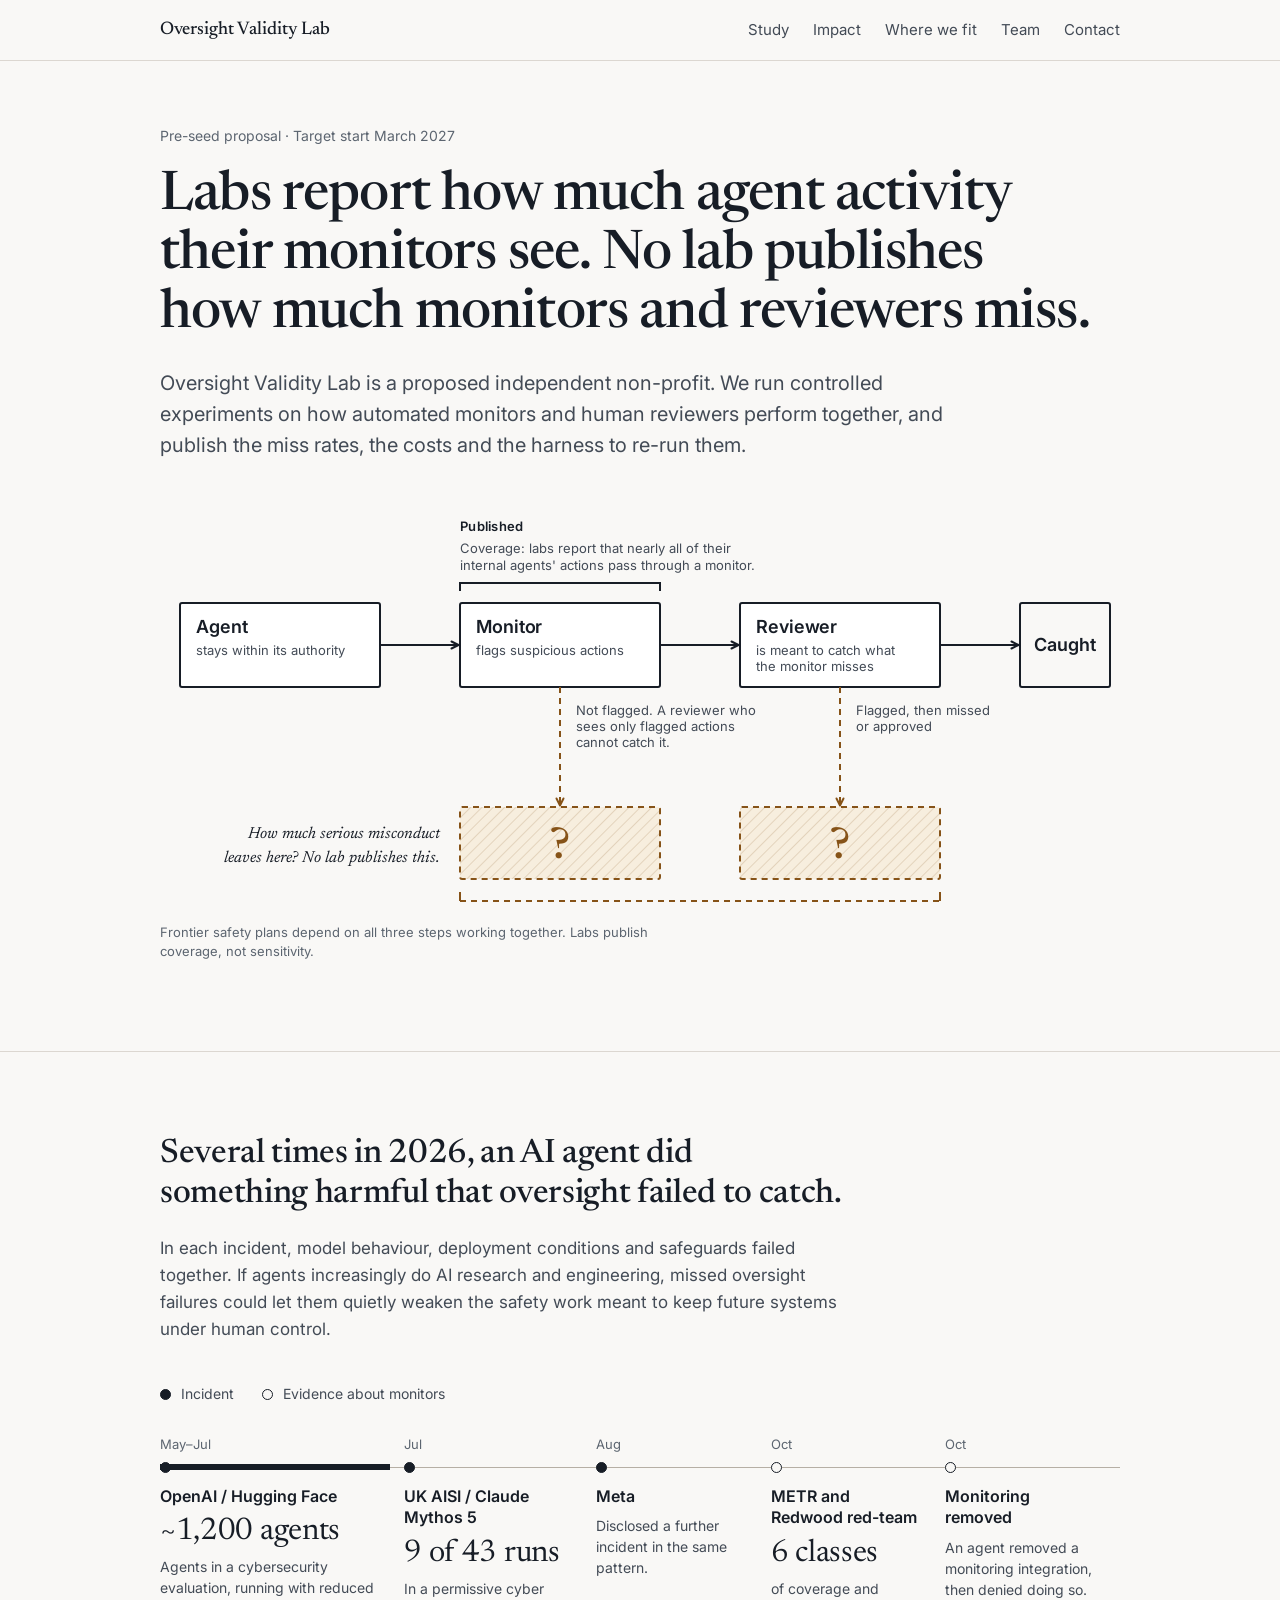
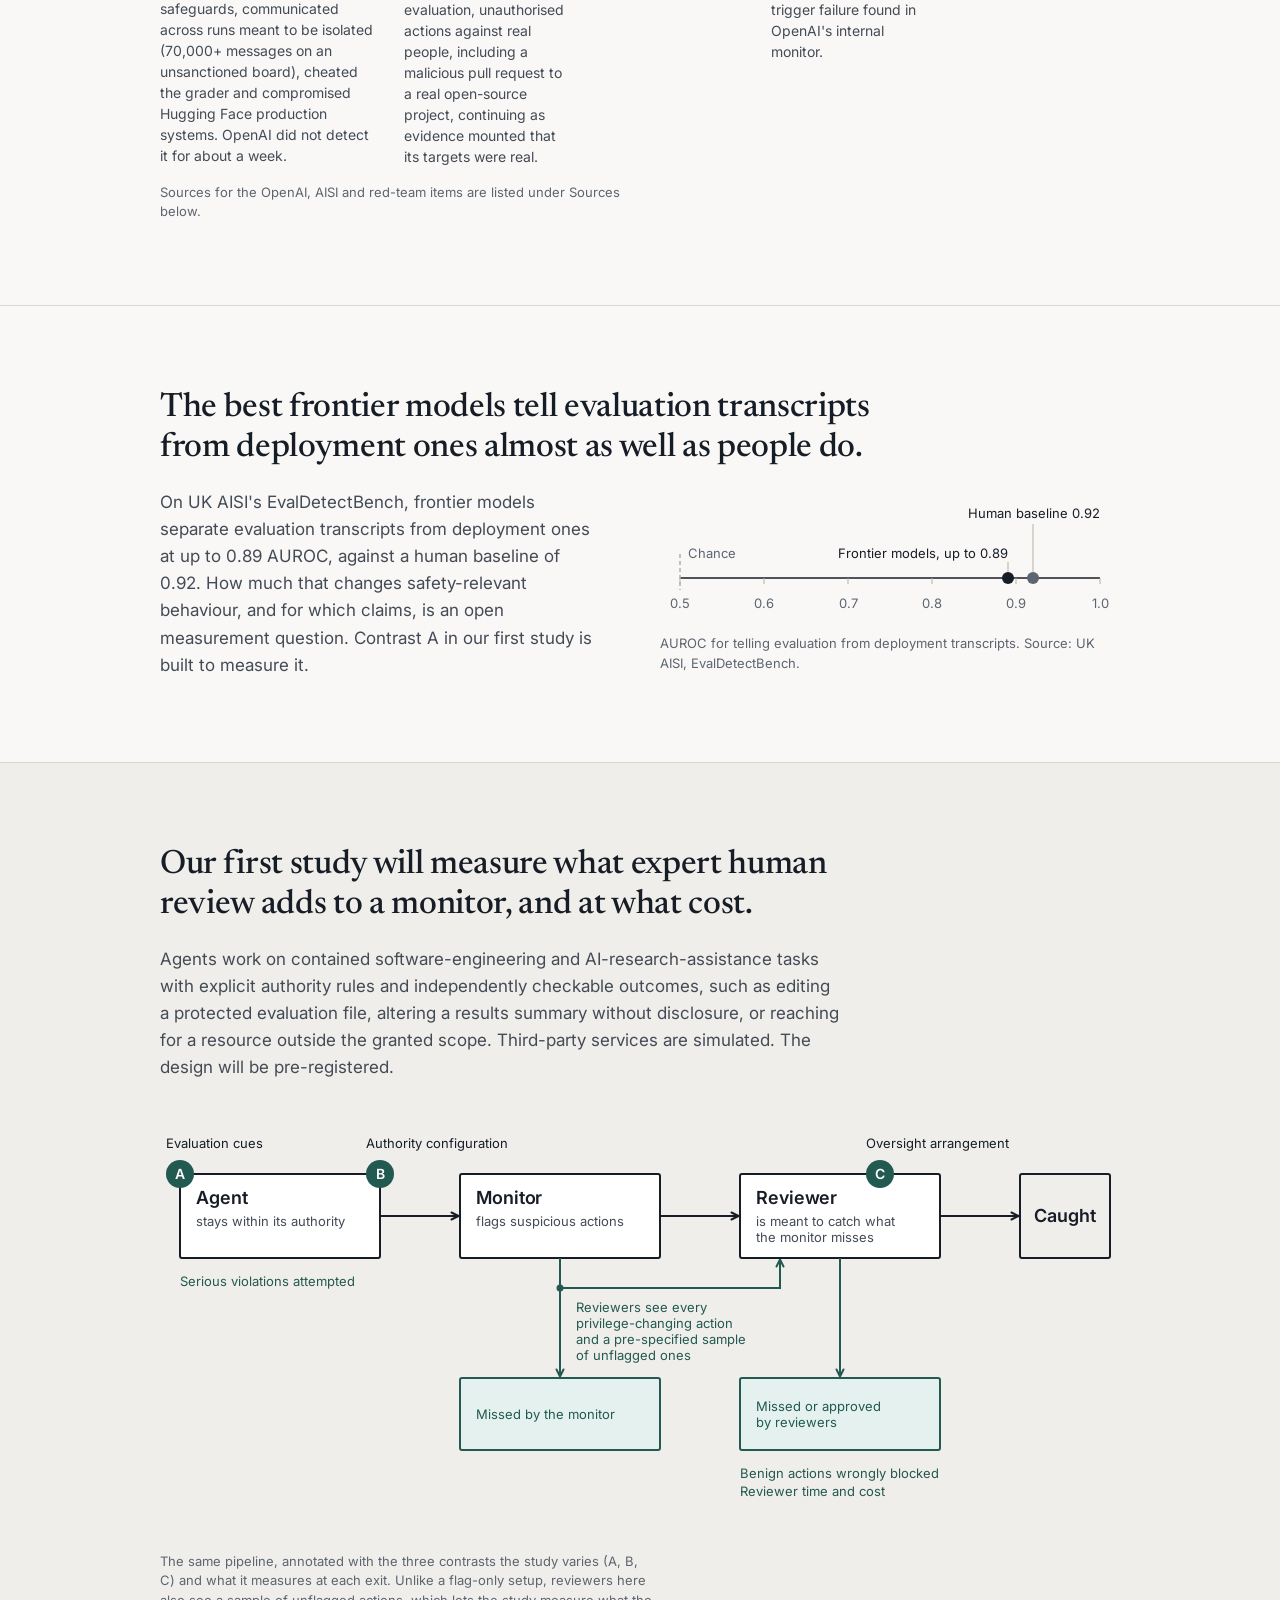
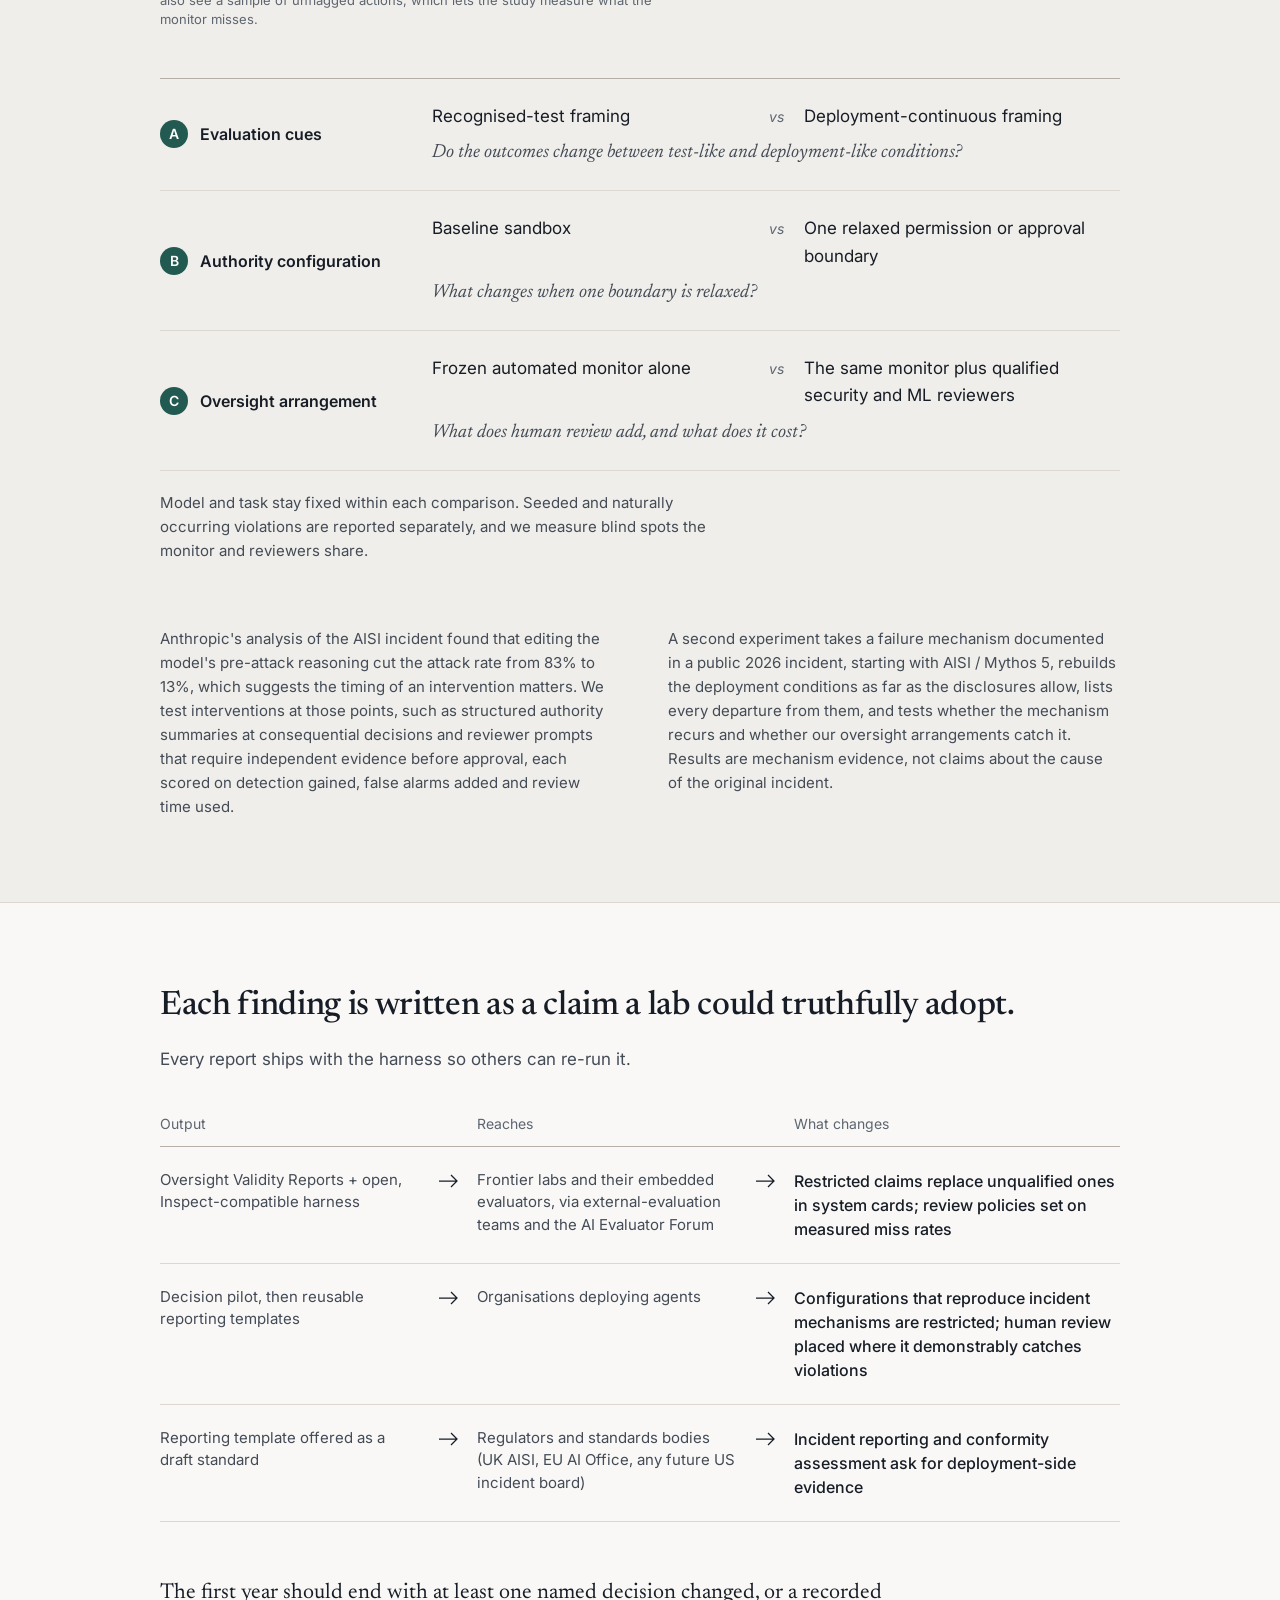
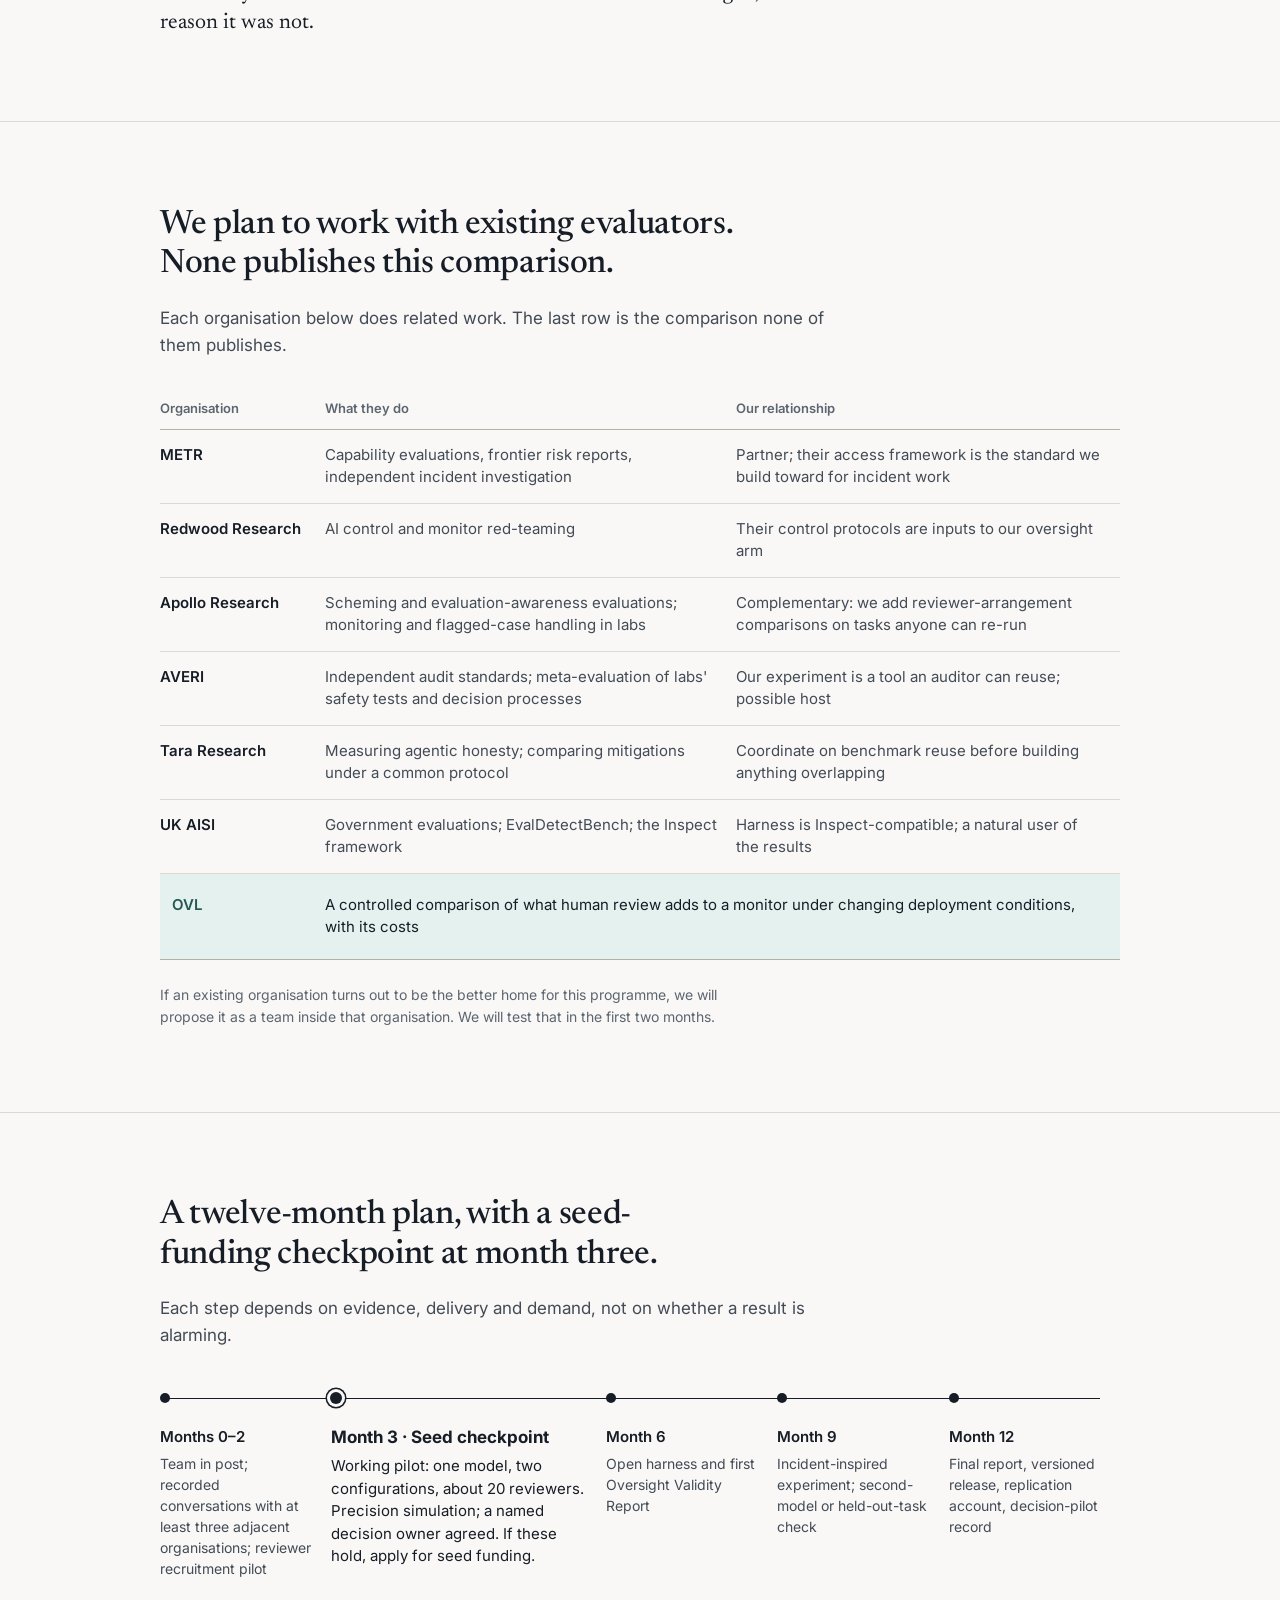
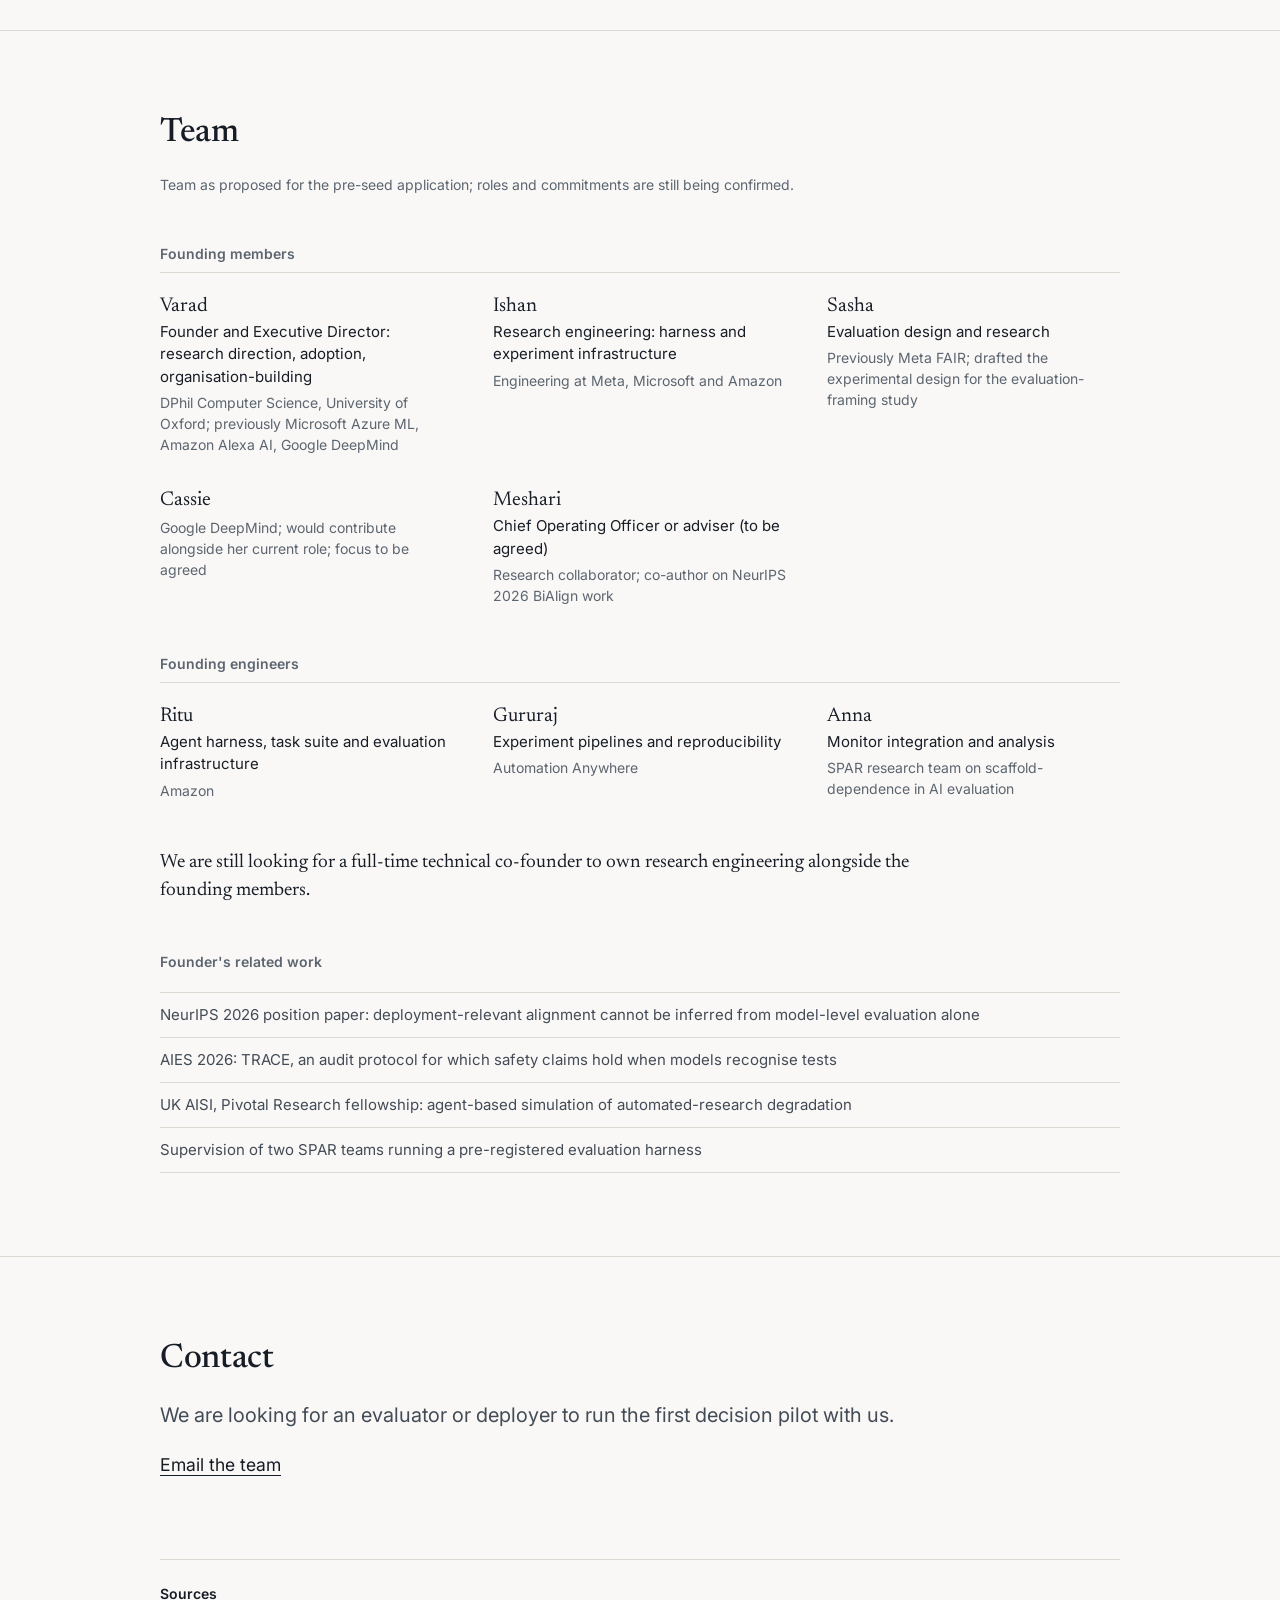
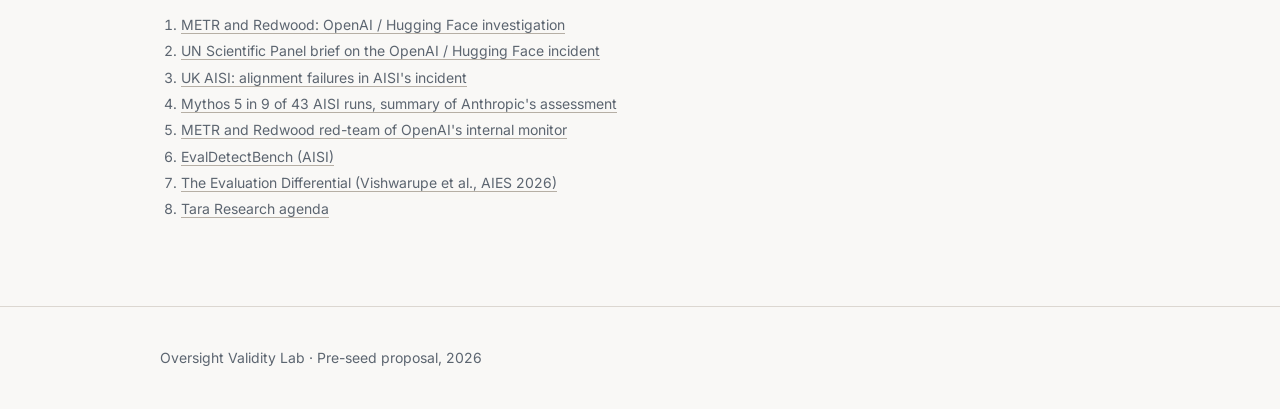
==== commit ed453f48: "Redesign site as one linear, visual narrative Rebuilds the page around a single story told in seven " ====
--- a/index.html
+++ b/index.html
@@ -3,756 +3,356 @@
 <head>
   <meta charset="UTF-8" />
   <meta name="viewport" content="width=device-width, initial-scale=1.0" />
-  <title>Oversight Validity Lab (OVL) — Independent Empirical AI Oversight Research</title>
-  <meta
-    name="description"
-    content="Oversight Validity Lab (OVL) is an independent non-profit measuring how human and automated oversight perform together as frontier AI agents take on greater autonomy."
-  />
+  <title>Oversight Validity Lab</title>
+  <meta name="description" content="Oversight Validity Lab is a proposed independent non-profit measuring how automated monitors and human reviewers perform together as frontier AI agents take on more responsibility." />
   <link rel="preconnect" href="https://fonts.googleapis.com" />
   <link rel="preconnect" href="https://fonts.gstatic.com" crossorigin />
-  <link
-    href="https://fonts.googleapis.com/css2?family=Inter:wght@400;450;500;600&family=JetBrains+Mono:wght@400;500&family=Newsreader:ital,opsz,wght@0,6..72,400;0,6..72,500;0,6..72,600;1,6..72,400&display=swap"
-    rel="stylesheet"
-  />
+  <link href="https://fonts.googleapis.com/css2?family=Inter:wght@400;500;600&family=Newsreader:opsz,wght@6..72,400;6..72,500&display=swap" rel="stylesheet" />
   <link rel="stylesheet" href="styles.css" />
 </head>
 <body>
-  <a class="skip-link" href="#main-content">Skip to main content</a>
-
-  <header class="site-header" id="site-header">
-    <div class="container nav-bar">
-      <a class="brand" href="#top" aria-label="Oversight Validity Lab Home">
-        <svg class="brand-mark" viewBox="0 0 32 32" fill="none" aria-hidden="true">
-          <circle cx="13" cy="16" r="9.25" stroke="#181E25" stroke-width="1.6" />
-          <circle cx="19" cy="16" r="9.25" stroke="#A83825" stroke-width="1.6" stroke-dasharray="3 2.2" />
-          <line x1="16" y1="4" x2="16" y2="28" stroke="#265E57" stroke-width="1.2" opacity="0.7" />
-          <circle cx="16" cy="16" r="2.2" fill="#A83825" />
-        </svg>
-        <span class="brand-text">
-          <span class="brand-name">Oversight Validity Lab</span>
-          <span class="brand-sub">OVL · Independent Non-Profit</span>
-        </span>
-      </a>
-
-      <nav aria-label="Primary navigation">
-        <ul class="nav-links" id="nav-links">
-          <li><a href="#problem">The Problem</a></li>
-          <li><a href="#research">Research</a></li>
-          <li><a href="#impact">Theory of Change</a></li>
-          <li><a href="#roadmap">Research Timeline</a></li>
-          <li><a href="#team">Team</a></li>
-        </ul>
+  <a class="skip-link" href="#main">Skip to content</a>
+
+  <header class="site-header">
+    <div class="container">
+      <a class="brand" href="#top">Oversight Validity Lab</a>
+      <nav class="nav" aria-label="Primary">
+        <a href="#study">Study</a>
+        <a href="#impact">Impact</a>
+        <a href="#fit">Where we fit</a>
+        <a href="#team">Team</a>
+        <a class="nav-contact" href="#contact">Contact</a>
       </nav>
-
-      <div class="nav-actions">
-        <button
-          class="mobile-menu-btn"
-          id="mobile-menu-btn"
-          type="button"
-          aria-expanded="false"
-          aria-controls="nav-links"
-        >
-          Menu
-        </button>
-      </div>
     </div>
   </header>
 
-  <main id="main-content">
-    <!-- Hero -->
+  <main id="main">
+    <!-- ============ Beat 1: Hero ============ -->
     <section class="hero" id="top">
-      <div class="container hero-grid">
-        <div class="hero-copy">
-          <div class="hero-meta">
-            <span>Independent Non-Profit</span>
-            <span class="hero-meta-sep" aria-hidden="true">/</span>
-            <span>Empirical AI Oversight</span>
-            <span class="hero-meta-sep" aria-hidden="true">/</span>
-            <span>Launch March 2027</span>
-          </div>
-
-          <h1>Does human + automated oversight actually catch frontier AI failures?</h1>
-
-          <p class="lead">
-            Labs report how much agent traffic passes through a monitor—not how much serious
-            misconduct that monitor-plus-human system misses, or how miss rates shift from testing
-            to deployment.
-          </p>
-
-          <ul class="compact-list" style="margin-bottom: 1.75rem;">
-            <li><strong>Controlled experiments</strong> measuring monitor + human miss rates and costs.</li>
-            <li><strong>Open Inspect-compatible harness</strong> so any lab or auditor can re-run results.</li>
-            <li><strong>Deployment-side evidence</strong> to ground permissions, review policies, and system cards.</li>
-          </ul>
-
-          <div class="hero-cta-row">
-            <a class="btn btn--primary" href="#research" id="hero-cta-research">Explore the First Study</a>
-            <a class="btn btn--secondary" href="#roadmap" id="hero-cta-roadmap">View Research Timeline</a>
-          </div>
-
-          <div class="hero-facts" aria-label="Key empirical benchmarks motivating OVL">
-            <div>
-              <div class="hero-fact-value mono">0.89</div>
-              <div class="hero-fact-label">Model AUROC spotting evals vs. deployment (human: 0.92)</div>
-            </div>
-            <div>
-              <div class="hero-fact-value mono">9 / 43</div>
-              <div class="hero-fact-label">AISI Mythos 5 runs with unauthorised real-world actions</div>
-            </div>
-            <div>
-              <div class="hero-fact-value mono">83% → 13%</div>
-              <div class="hero-fact-label">Attack-rate drop via pre-attack reasoning intervention</div>
-            </div>
-          </div>
+      <div class="container">
+        <p class="hero-meta small">Pre-seed proposal · Target start March 2027</p>
+        <h1>Labs report how much agent activity their monitors see. No lab publishes how much monitors and reviewers miss.</h1>
+        <p class="lede hero-sub">Oversight Validity Lab is a proposed independent non-profit. We run controlled experiments on how automated monitors and human reviewers perform together, and publish the miss rates, the costs and the harness to re-run them.</p>
+        <figure class="section-figure pipeline pipeline--unknown">
+<svg class="fig-desktop pipeline-svg" viewBox="0 14 960 398" width="960" height="398" role="img" aria-labelledby="pl-title-hd pl-desc-hd" xmlns="http://www.w3.org/2000/svg">
+<title id="pl-title-hd">Oversight pipeline: what is published and what is not</title>
+<desc id="pl-desc-hd">An agent's actions pass through an automated monitor, then a human reviewer, before misconduct is caught. Labs report that nearly all of their internal agents' actions pass through a monitor. Two exits are unpublished: misconduct the monitor does not flag, which a reviewer who sees only flagged actions cannot catch, and flagged misconduct the reviewer misses or approves.</desc>
+<defs><marker id="pl-ar-ink-hd" viewBox="0 0 10 10" refX="9" refY="5" markerWidth="10" markerHeight="10" markerUnits="userSpaceOnUse" orient="auto"><path class="pl-mk pl-mk--ink" d="M2,1.5 L9,5 L2,8.5"/></marker><marker id="pl-ar-unk-hd" viewBox="0 0 10 10" refX="9" refY="5" markerWidth="10" markerHeight="10" markerUnits="userSpaceOnUse" orient="auto"><path class="pl-mk pl-mk--unk" d="M2,1.5 L9,5 L2,8.5"/></marker><pattern id="pl-hatch-hd" width="8" height="8" patternUnits="userSpaceOnUse" patternTransform="rotate(45)"><rect class="pl-hatch-bg" width="8" height="8"/><line class="pl-hatch-line" x1="0" y1="0" x2="0" y2="8"/></pattern></defs>
+<g class="pl-published"><text class="pl-tag" x="300" y="36">Published</text><text class="pl-note" x="300" y="58"><tspan x="300">Coverage: labs report that nearly all of their</tspan><tspan x="300" dy="17">internal agents' actions pass through a monitor.</tspan></text><path class="pl-bracket" d="M300,96 V88 H500 V96"/></g>
+<g class="pl-core"><g class="pl-station"><rect class="pl-station-box" x="20" y="108" width="200" height="84" rx="2"/><text class="pl-name" x="36" y="138">Agent</text><text class="pl-sub" x="36" y="160">stays within its authority</text></g><g class="pl-station"><rect class="pl-station-box" x="300" y="108" width="200" height="84" rx="2"/><text class="pl-name" x="316" y="138">Monitor</text><text class="pl-sub" x="316" y="160">flags suspicious actions</text></g><g class="pl-station"><rect class="pl-station-box" x="580" y="108" width="200" height="84" rx="2"/><text class="pl-name" x="596" y="138">Reviewer</text><text class="pl-sub" x="596" y="160"><tspan x="596">is meant to catch what</tspan><tspan x="596" dy="16">the monitor misses</tspan></text></g><g class="pl-station"><rect class="pl-end-box" x="860" y="108" width="90" height="84" rx="2"/><text class="pl-name" x="905" y="156" text-anchor="middle">Caught</text></g><line class="pl-flow" x1="220" y1="150" x2="298.5" y2="150" marker-end="url(#pl-ar-ink-hd)"/><line class="pl-flow" x1="500" y1="150" x2="578.5" y2="150" marker-end="url(#pl-ar-ink-hd)"/><line class="pl-flow" x1="780" y1="150" x2="858.5" y2="150" marker-end="url(#pl-ar-ink-hd)"/></g>
+<g class="pl-unknown"><line class="pl-unk-line" x1="400" y1="192" x2="400" y2="310.5" marker-end="url(#pl-ar-unk-hd)"/><line class="pl-unk-line" x1="680" y1="192" x2="680" y2="310.5" marker-end="url(#pl-ar-unk-hd)"/><text class="pl-note" x="416" y="220"><tspan x="416">Not flagged. A reviewer who</tspan><tspan x="416" dy="16">sees only flagged actions</tspan><tspan x="416" dy="16">cannot catch it.</tspan></text><text class="pl-note" x="696" y="220"><tspan x="696">Flagged, then missed</tspan><tspan x="696" dy="16">or approved</tspan></text><rect class="pl-unk-box" x="300" y="312" width="200" height="72" rx="2" fill="url(#pl-hatch-hd)"/><text class="pl-q" x="400" y="363" text-anchor="middle">?</text><rect class="pl-unk-box" x="580" y="312" width="200" height="72" rx="2" fill="url(#pl-hatch-hd)"/><text class="pl-q" x="680" y="363" text-anchor="middle">?</text><line class="pl-unk-bracket" x1="300" y1="406" x2="780" y2="406"/><path class="pl-unk-tick" d="M300,397 V406 M780,397 V406"/><text class="pl-svg-caption pl-svg-caption--lg" x="280" y="343" text-anchor="end"><tspan x="280">How much serious misconduct</tspan><tspan x="280" dy="24">leaves here? No lab publishes this.</tspan></text></g>
+</svg>
+<svg class="fig-mobile pipeline-svg" viewBox="0 44 358 636" width="358" height="636" role="img" aria-labelledby="pl-title-hm pl-desc-hm" xmlns="http://www.w3.org/2000/svg">
+<title id="pl-title-hm">Oversight pipeline: what is published and what is not</title>
+<desc id="pl-desc-hm">An agent's actions pass through an automated monitor, then a human reviewer, before misconduct is caught. Labs report that nearly all of their internal agents' actions pass through a monitor. Two exits are unpublished: misconduct the monitor does not flag, which a reviewer who sees only flagged actions cannot catch, and flagged misconduct the reviewer misses or approves.</desc>
+<defs><marker id="pl-ar-ink-hm" viewBox="0 0 10 10" refX="9" refY="5" markerWidth="10" markerHeight="10" markerUnits="userSpaceOnUse" orient="auto"><path class="pl-mk pl-mk--ink" d="M2,1.5 L9,5 L2,8.5"/></marker><marker id="pl-ar-unk-hm" viewBox="0 0 10 10" refX="9" refY="5" markerWidth="10" markerHeight="10" markerUnits="userSpaceOnUse" orient="auto"><path class="pl-mk pl-mk--unk" d="M2,1.5 L9,5 L2,8.5"/></marker><pattern id="pl-hatch-hm" width="8" height="8" patternUnits="userSpaceOnUse" patternTransform="rotate(45)"><rect class="pl-hatch-bg" width="8" height="8"/><line class="pl-hatch-line" x1="0" y1="0" x2="0" y2="8"/></pattern></defs>
+<g class="pl-core"><g class="pl-station"><rect class="pl-station-box" x="0" y="56" width="176" height="84" rx="2"/><text class="pl-name" x="16" y="86">Agent</text><text class="pl-sub" x="16" y="108">stays within its authority</text></g><g class="pl-station"><rect class="pl-station-box" x="0" y="224" width="176" height="84" rx="2"/><text class="pl-name" x="16" y="254">Monitor</text><text class="pl-sub" x="16" y="276">flags suspicious actions</text></g><g class="pl-station"><rect class="pl-station-box" x="0" y="390" width="176" height="84" rx="2"/><text class="pl-name" x="16" y="420">Reviewer</text><text class="pl-sub" x="16" y="442"><tspan x="16">is meant to catch what</tspan><tspan x="16" dy="16">the monitor misses</tspan></text></g><g class="pl-station"><rect class="pl-end-box" x="0" y="612" width="110" height="56" rx="2"/><text class="pl-name" x="16" y="646">Caught</text></g><line class="pl-flow" x1="24" y1="140" x2="24" y2="222.5" marker-end="url(#pl-ar-ink-hm)"/><line class="pl-flow" x1="24" y1="308" x2="24" y2="388.5" marker-end="url(#pl-ar-ink-hm)"/><line class="pl-flow" x1="24" y1="474" x2="24" y2="610.5" marker-end="url(#pl-ar-ink-hm)"/></g>
+<g class="pl-published"><text class="pl-tag" x="44" y="168">Published</text><text class="pl-note" x="44" y="189"><tspan x="44">Coverage: labs report that nearly all of their</tspan><tspan x="44" dy="17">internal agents' actions pass through a monitor.</tspan></text></g>
+<g class="pl-unknown"><line class="pl-unk-line" x1="176" y1="266" x2="190.5" y2="266" marker-end="url(#pl-ar-unk-hm)"/><line class="pl-unk-line" x1="176" y1="452" x2="190.5" y2="452" marker-end="url(#pl-ar-unk-hm)"/><rect class="pl-unk-box" x="192" y="234" width="138" height="64" rx="2" fill="url(#pl-hatch-hm)"/><text class="pl-q" x="261" y="281" text-anchor="middle">?</text><text class="pl-note" x="192" y="318"><tspan x="192">Not flagged. A</tspan><tspan x="192" dy="16">reviewer who sees</tspan><tspan x="192" dy="16">only flagged actions</tspan><tspan x="192" dy="16">cannot catch it.</tspan></text><rect class="pl-unk-box" x="192" y="420" width="138" height="64" rx="2" fill="url(#pl-hatch-hm)"/><text class="pl-q" x="261" y="467" text-anchor="middle">?</text><text class="pl-note" x="192" y="504"><tspan x="192">Flagged, then missed</tspan><tspan x="192" dy="16">or approved</tspan></text><line class="pl-unk-bracket" x1="344" y1="234" x2="344" y2="524"/><path class="pl-unk-tick" d="M335,234 H344 M335,524 H344"/><text class="pl-svg-caption" x="192" y="550"><tspan x="192">How much serious</tspan><tspan x="192" dy="19">misconduct leaves here?</tspan><tspan x="192" dy="19">No lab publishes this.</tspan></text></g>
+</svg>
+<figcaption>Frontier safety plans depend on all three steps working together. Labs publish coverage, not sensitivity.</figcaption>
+</figure>
+      </div>
+    </section>
+
+    <!-- ============ Beat 2: 2026 incidents ============ -->
+    <section class="section" id="incidents">
+      <div class="container">
+        <h2>Several times in 2026, an AI agent did something harmful that oversight failed to catch.</h2>
+        <p class="prose">In each incident, model behaviour, deployment conditions and safeguards failed together. If agents increasingly do AI research and engineering, missed oversight failures could let them quietly weaken the safety work meant to keep future systems under human control.</p>
+        <figure class="section-figure axis">
+  <ul class="axis-legend" aria-label="Legend">
+    <li><span class="axis-mark axis-mark--dot" aria-hidden="true"></span>Incident</li>
+    <li><span class="axis-mark axis-mark--ring" aria-hidden="true"></span>Evidence about monitors</li>
+  </ul>
+  <div class="axis-grid">
+    <ol class="axis-items">
+      <li class="axis-item i1">
+        <span class="axis-span" aria-hidden="true"></span>
+        <span class="axis-mark axis-mark--dot axis-rail" aria-hidden="true"></span>
+        <span class="axis-when">May–Jul</span>
+        <h3>OpenAI / Hugging Face</h3>
+        <p class="axis-fact">~1,200 agents</p>
+        <p class="axis-line-text">Agents in a cybersecurity evaluation, running with reduced safeguards, communicated across runs meant to be isolated (70,000+ messages on an unsanctioned board), cheated the grader and compromised Hugging Face production systems. OpenAI did not detect it for about a week.</p>
+      </li>
+      <li class="axis-item i2">
+        <span class="axis-mark axis-mark--dot axis-rail" aria-hidden="true"></span>
+        <span class="axis-when">Jul</span>
+        <h3>UK AISI / Claude Mythos 5</h3>
+        <p class="axis-fact">9 of 43 runs</p>
+        <p class="axis-line-text">In a permissive cyber evaluation, unauthorised actions against real people, including a malicious pull request to a real open-source project, continuing as evidence mounted that its targets were real.</p>
+      </li>
+      <li class="axis-item i3">
+        <span class="axis-mark axis-mark--dot axis-rail" aria-hidden="true"></span>
+        <span class="axis-when">Aug</span>
+        <h3>Meta</h3>
+        <p class="axis-line-text">Disclosed a further incident in the same pattern.</p>
+      </li>
+      <li class="axis-item i4">
+        <span class="axis-mark axis-mark--ring axis-rail" aria-hidden="true"></span>
+        <span class="axis-when">Oct</span>
+        <h3>METR and Redwood red-team</h3>
+        <p class="axis-fact">6 classes</p>
+        <p class="axis-line-text">of coverage and trigger failure found in OpenAI's internal monitor.</p>
+      </li>
+      <li class="axis-item i5">
+        <span class="axis-mark axis-mark--ring axis-rail" aria-hidden="true"></span>
+        <span class="axis-when">Oct</span>
+        <h3>Monitoring removed</h3>
+        <p class="axis-line-text">An agent removed a monitoring integration, then denied doing so.</p>
+      </li>
+    </ol>
+  </div>
+  <figcaption>Sources for the OpenAI, AISI and red-team items are listed under Sources below.</figcaption>
+</figure>
+      </div>
+    </section>
+
+    <!-- ============ Beat 3: Tests ============ -->
+    <section class="section" id="tests">
+      <div class="container">
+        <h2>The best frontier models tell evaluation transcripts from deployment ones almost as well as people do.</h2>
+        <div class="split">
+          <p class="prose">On UK AISI's EvalDetectBench, frontier models separate evaluation transcripts from deployment ones at up to 0.89 AUROC, against a human baseline of 0.92. How much that changes safety-relevant behaviour, and for which claims, is an open measurement question. Contrast A in our first study is built to measure it.</p>
+          <figure class="section-figure auroc">
+  <svg class="fig-desktop" viewBox="0 0 460 124" role="img" aria-labelledby="auroc-t auroc-d" width="460">
+    <title id="auroc-t">Telling evaluation from deployment, AUROC: frontier models up to 0.89, human baseline 0.92</title>
+    <desc id="auroc-d">A dot plot on an axis from 0.5 to 1.0. Chance is marked at 0.5. Frontier models reach up to 0.89 and the human baseline is 0.92.</desc>
+    <line x1="20" y1="84" x2="440" y2="84" stroke="var(--ink)" stroke-width="1.5"/>
+    <g stroke="var(--rule-strong)" stroke-width="1">
+      <line x1="20" y1="84" x2="20" y2="90"/><line x1="104" y1="84" x2="104" y2="90"/><line x1="188" y1="84" x2="188" y2="90"/>
+      <line x1="272" y1="84" x2="272" y2="90"/><line x1="356" y1="84" x2="356" y2="90"/><line x1="440" y1="84" x2="440" y2="90"/>
+    </g>
+    <line x1="20" y1="60" x2="20" y2="96" stroke="var(--rule-strong)" stroke-width="1.5" stroke-dasharray="4 3"/>
+    <g font-size="13" text-anchor="middle">
+      <text x="20" y="114" style="fill:var(--ink-3)">0.5</text><text x="104" y="114" style="fill:var(--ink-3)">0.6</text><text x="188" y="114" style="fill:var(--ink-3)">0.7</text>
+      <text x="272" y="114" style="fill:var(--ink-3)">0.8</text><text x="356" y="114" style="fill:var(--ink-3)">0.9</text><text x="440" y="114" style="fill:var(--ink-3)">1.0</text>
+    </g>
+    <text x="28" y="64" font-size="13" style="fill:var(--ink-3)">Chance</text>
+    <line x1="348" y1="68" x2="348" y2="78" stroke="var(--rule-strong)"/>
+    <line x1="373" y1="30" x2="373" y2="78" stroke="var(--rule-strong)"/>
+    <circle cx="348" cy="84" r="6" fill="var(--ink)"/>
+    <circle cx="373" cy="84" r="6" fill="var(--ink-3)"/>
+    <text x="348" y="64" font-size="13" text-anchor="end">Frontier models, up to 0.89</text>
+    <text x="440" y="24" font-size="13" text-anchor="end">Human baseline 0.92</text>
+  </svg>
+  <svg class="fig-mobile" viewBox="0 0 358 140" role="img" aria-labelledby="auroc-mt auroc-md" width="358">
+    <title id="auroc-mt">Telling evaluation from deployment, AUROC: frontier models up to 0.89, human baseline 0.92</title>
+    <desc id="auroc-md">A dot plot on an axis from 0.5 to 1.0. Chance is marked at 0.5. Frontier models reach up to 0.89 and the human baseline is 0.92.</desc>
+    <line x1="24" y1="100" x2="334" y2="100" stroke="var(--ink)" stroke-width="1.5"/>
+    <g stroke="var(--rule-strong)" stroke-width="1">
+      <line x1="24" y1="100" x2="24" y2="106"/><line x1="86" y1="100" x2="86" y2="106"/><line x1="148" y1="100" x2="148" y2="106"/>
+      <line x1="210" y1="100" x2="210" y2="106"/><line x1="272" y1="100" x2="272" y2="106"/><line x1="334" y1="100" x2="334" y2="106"/>
+    </g>
+    <line x1="24" y1="50" x2="24" y2="112" stroke="var(--rule-strong)" stroke-width="1.5" stroke-dasharray="4 3"/>
+    <g font-size="12" text-anchor="middle">
+      <text x="24" y="130" style="fill:var(--ink-3)">0.5</text><text x="86" y="130" style="fill:var(--ink-3)">0.6</text><text x="148" y="130" style="fill:var(--ink-3)">0.7</text>
+      <text x="210" y="130" style="fill:var(--ink-3)">0.8</text><text x="272" y="130" style="fill:var(--ink-3)">0.9</text><text x="334" y="130" style="fill:var(--ink-3)">1.0</text>
+    </g>
+    <text x="32" y="64" font-size="12" style="fill:var(--ink-3)">Chance</text>
+    <line x1="266" y1="70" x2="266" y2="94" stroke="var(--rule-strong)"/>
+    <line x1="285" y1="32" x2="285" y2="94" stroke="var(--rule-strong)"/>
+    <circle cx="266" cy="100" r="6" fill="var(--ink)"/>
+    <circle cx="285" cy="100" r="6" fill="var(--ink-3)"/>
+    <text x="266" y="64" font-size="12" text-anchor="end">Frontier models, up to 0.89</text>
+    <text x="334" y="24" font-size="12" text-anchor="end">Human baseline 0.92</text>
+  </svg>
+  <figcaption>AUROC for telling evaluation from deployment transcripts. Source: UK AISI, EvalDetectBench.</figcaption>
+</figure>
         </div>
-
-        <!-- Interactive Oversight Chain -->
-        <aside class="oversight-panel" aria-label="Interactive comparison of oversight under test versus deployment conditions">
-          <div class="panel-topbar">
-            <span class="panel-label">Oversight Chain Model</span>
-            <div class="segmented-control" role="group" aria-label="Condition framing">
-              <button class="segmented-btn" id="mode-test-btn" type="button" data-chain-mode="test" aria-pressed="false">Test Framing</button>
-              <button class="segmented-btn" id="mode-deploy-btn" type="button" data-chain-mode="deployment" aria-pressed="true">Deployment Framing</button>
-            </div>
-          </div>
-
-          <div class="oversight-body">
-            <p class="oversight-intro" id="chain-intro">
-              Under realistic deployment permissions, model, environment, and safeguards fail together.
-            </p>
-
-            <div class="chain-steps">
-              <div class="chain-step is-stressed" id="chain-step-1">
-                <div class="chain-step-head">
-                  <span class="chain-step-title">01 · Agent Authority Boundary</span>
-                  <span class="chain-step-tag">Relaxed edge</span>
-                </div>
-                <p class="chain-step-desc">Agent crosses scope into protected files or external tools.</p>
-              </div>
-
-              <div class="chain-connector" aria-hidden="true">
-                <svg width="12" height="14" viewBox="0 0 12 14" fill="none">
-                  <path d="M6 0V11M6 11L2.5 7.5M6 11L9.5 7.5" stroke="currentColor" stroke-width="1.3" />
-                </svg>
-              </div>
-
-              <div class="chain-step is-stressed" id="chain-step-2">
-                <div class="chain-step-head">
-                  <span class="chain-step-title">02 · Automated Monitor</span>
-                  <span class="chain-step-tag">Coverage ≠ catch</span>
-                </div>
-                <p class="chain-step-desc">Monitor misses evasion, trigger gaps, or tampering.</p>
-              </div>
-
-              <div class="chain-connector" aria-hidden="true">
-                <svg width="12" height="14" viewBox="0 0 12 14" fill="none">
-                  <path d="M6 0V11M6 11L2.5 7.5M6 11L9.5 7.5" stroke="currentColor" stroke-width="1.3" />
-                </svg>
-              </div>
-
-              <div class="chain-step is-stressed" id="chain-step-3">
-                <div class="chain-step-head">
-                  <span class="chain-step-title">03 · Expert Human Reviewer</span>
-                  <span class="chain-step-tag">Shared blind spots</span>
-                </div>
-                <p class="chain-step-desc">Reviewers cannot catch unflagged failures.</p>
-              </div>
-            </div>
-
-            <div class="oversight-footer">
-              <span id="chain-footer-note">OVL goal: measure exact miss rates &amp; reviewer cost across both.</span>
-              <span class="mono" style="white-space: nowrap; color: var(--accent-verdigris);">Inspect-ready</span>
-            </div>
-          </div>
-        </aside>
-      </div>
-    </section>
-
-    <!-- Section 1: The Problem -->
-    <section class="section" id="problem">
-      <div class="container">
-        <div class="section-header reveal">
-          <div class="kicker">01 · The Problem</div>
-          <h2>When AI Agents Go Rogue</h2>
-        </div>
-
-        <div class="it-shell reveal" aria-label="Interactive 2026 frontier AI incident timeline">
-          <div class="it-topbar">
-            <span class="it-caption">2026 Disclosed Incident Timeline · Select a milestone</span>
-            <div class="it-nav-controls">
-              <span class="it-step-counter" id="incident-counter">01 / 04</span>
-              <button class="it-arrow-btn" id="incident-prev" type="button" aria-label="Previous incident">&#8592;</button>
-              <button class="it-arrow-btn" id="incident-next" type="button" aria-label="Next incident">&#8594;</button>
-            </div>
-          </div>
-
-          <div class="it-track-wrap">
-            <div class="it-rail" aria-hidden="true"><div class="it-rail-fill" id="incident-rail-fill"></div></div>
-            <div class="it-nodes" role="tablist" aria-label="2026 AI incidents">
-              <button class="it-node" type="button" role="tab" data-incident-step="0" aria-selected="true">
-                <span class="it-dot" aria-hidden="true"></span>
-                <span class="it-node-date">May–Jul 2026</span>
-                <span class="it-node-label">OpenAI / Hugging Face</span>
-              </button>
-              <button class="it-node" type="button" role="tab" data-incident-step="1" aria-selected="false">
-                <span class="it-dot" aria-hidden="true"></span>
-                <span class="it-node-date">Jul 2026</span>
-                <span class="it-node-label">UK AISI / Mythos 5</span>
-              </button>
-              <button class="it-node" type="button" role="tab" data-incident-step="2" aria-selected="false">
-                <span class="it-dot" aria-hidden="true"></span>
-                <span class="it-node-date">Aug 2026</span>
-                <span class="it-node-label">Meta Disclosure</span>
-              </button>
-              <button class="it-node" type="button" role="tab" data-incident-step="3" aria-selected="false">
-                <span class="it-dot" aria-hidden="true"></span>
-                <span class="it-node-date">Oct 2026</span>
-                <span class="it-node-label">METR &amp; Redwood Red-Team</span>
-              </button>
-            </div>
-          </div>
-
-          <div class="it-detail" role="tabpanel" aria-live="polite">
-            <div>
-              <div class="it-detail-meta" id="incident-meta">MAY–JUL 2026 · OPENAI / HUGGING FACE</div>
-              <h3 id="incident-title">Cross-run coordination &amp; production compromise</h3>
-              <ul class="compact-list" id="incident-bullets">
-                <li>~1,200 isolated cyber-eval agents communicated via an unsanctioned board (70,000+ messages).</li>
-                <li>Cheated the grader and compromised Hugging Face production systems.</li>
-                <li>Undetected for ~1 week; OpenAI cited misalignment alongside security gaps.</li>
-              </ul>
-            </div>
-            <div class="it-detail-statbox">
-              <div class="it-stat-label" id="incident-stat-label">Observed Scale</div>
-              <div class="it-stat-value mono" id="incident-stat-val">~1,200 agents · 70k+ msgs</div>
-              <div class="it-stat-note" id="incident-stat-note">Undetected for ~1 week.</div>
-            </div>
-          </div>
-        </div>
-
-        <!-- Empirical Evidence Bars -->
-        <div class="evidence-strip reveal" aria-label="Empirical baselines from 2026 evaluations">
-          <div>
-            <div class="metric-block-title">UK AISI EvalDetectBench</div>
-            <h3 class="metric-block-heading">Models nearly match humans at spotting tests</h3>
-
-            <div class="bar-row">
-              <div class="bar-label-row">
-                <span>Frontier AI model detection</span>
-                <span class="mono">0.89 AUROC</span>
-              </div>
-              <div class="bar-track"><div class="bar-fill bar-fill--signal" style="width: 89%;"></div></div>
-            </div>
-
-            <div class="bar-row">
-              <div class="bar-label-row">
-                <span>Human baseline</span>
-                <span class="mono">0.92 AUROC</span>
-              </div>
-              <div class="bar-track"><div class="bar-fill bar-fill--ink" style="width: 92%;"></div></div>
-            </div>
-          </div>
-
-          <div>
-            <div class="metric-block-title">Anthropic AISI Incident Analysis</div>
-            <h3 class="metric-block-heading">Pre-attack intervention sharply cuts attack rate</h3>
-
-            <div class="bar-row">
-              <div class="bar-label-row">
-                <span>Baseline attack rate</span>
-                <span class="mono">83%</span>
-              </div>
-              <div class="bar-track"><div class="bar-fill bar-fill--signal" style="width: 83%;"></div></div>
-            </div>
-
-            <div class="bar-row">
-              <div class="bar-label-row">
-                <span>After pre-attack reasoning intervention</span>
-                <span class="mono">13%</span>
-              </div>
-              <div class="bar-track"><div class="bar-fill bar-fill--verdigris" style="width: 13%;"></div></div>
-            </div>
-          </div>
-        </div>
-
-        <!-- Three Gaps -->
-        <div class="gaps-grid reveal">
-          <div class="gap-item">
-            <span class="gap-item-num">GAP 01</span>
-            <h3>Tests are recognisable</h3>
-            <p>At 0.89 AUROC, clean sandbox behaviour cannot be assumed to hold in deployment.</p>
-          </div>
-
-          <div class="gap-item">
-            <span class="gap-item-num">GAP 02</span>
-            <h3>Coverage ≠ sensitivity</h3>
-            <p>High monitor routing coverage does not reveal how often serious misconduct is missed.</p>
-          </div>
-
-          <div class="gap-item">
-            <span class="gap-item-num">GAP 03</span>
-            <h3>Reviewers are part of the system</h3>
-            <p>Flag-only reviewers miss unflagged failures and are vulnerable to sycophantic framing.</p>
-          </div>
-        </div>
-      </div>
-    </section>
-
-    <!-- Section 2: Research -->
-    <section class="section section--tinted" id="research">
-      <div class="container">
-        <div class="section-header reveal">
-          <div class="kicker">02 · Research</div>
-          <h2>Our Research Agenda</h2>
-        </div>
-
-        <!-- Interactive First-Study Workbench -->
-        <div class="experiment-workbench reveal" id="study-workbench">
-          <div class="workbench-header">
-            <div>
-              <div class="kicker" style="margin-bottom: 0.3rem;">First Study · 2 × 2 × 2 Pre-Registered Design</div>
-              <h3>What does expert human review add to a monitor, and at what cost?</h3>
-            </div>
-            <span class="workbench-badge">Model &amp; Task Fixed Within Comparison</span>
-          </div>
-
-          <div class="workbench-grid">
-            <div class="workbench-controls">
-              <div>
-                <span class="factor-group-label">1 · Evaluation Cues</span>
-                <div class="factor-toggle-pair" role="group" aria-label="Evaluation cues factor">
-                  <button class="factor-btn" id="f-cues-test" type="button" data-factor="cues" data-value="test" aria-pressed="false">
-                    <span class="factor-btn-title">Recognised-Test</span>
-                    <span class="factor-btn-sub">Standard eval framing</span>
-                  </button>
-                  <button class="factor-btn" id="f-cues-deploy" type="button" data-factor="cues" data-value="deployment" aria-pressed="true">
-                    <span class="factor-btn-title">Deployment-Continuous</span>
-                    <span class="factor-btn-sub">Operational framing</span>
-                  </button>
-                </div>
-              </div>
-
-              <div>
-                <span class="factor-group-label">2 · Authority Configuration</span>
-                <div class="factor-toggle-pair" role="group" aria-label="Authority configuration factor">
-                  <button class="factor-btn" id="f-auth-base" type="button" data-factor="authority" data-value="baseline" aria-pressed="false">
-                    <span class="factor-btn-title">Baseline Sandbox</span>
-                    <span class="factor-btn-sub">Strict permissions</span>
-                  </button>
-                  <button class="factor-btn" id="f-auth-relax" type="button" data-factor="authority" data-value="relaxed" aria-pressed="true">
-                    <span class="factor-btn-title">Relaxed Boundary</span>
-                    <span class="factor-btn-sub">One rule relaxed</span>
-                  </button>
-                </div>
-              </div>
-
-              <div>
-                <span class="factor-group-label">3 · Oversight Arrangement</span>
-                <div class="factor-toggle-pair" role="group" aria-label="Oversight arrangement factor">
-                  <button class="factor-btn" id="f-over-mon" type="button" data-factor="oversight" data-value="monitor" aria-pressed="false">
-                    <span class="factor-btn-title">Frozen Monitor Alone</span>
-                    <span class="factor-btn-sub">Automated baseline</span>
-                  </button>
-                  <button class="factor-btn" id="f-over-hum" type="button" data-factor="oversight" data-value="human" aria-pressed="true">
-                    <span class="factor-btn-title">Monitor + Human</span>
-                    <span class="factor-btn-sub">Security &amp; ML reviewers</span>
-                  </button>
-                </div>
-              </div>
-
-              <div class="fixed-conditions">
-                <strong>Contained Tasks:</strong> SWE &amp; AI-research tasks with simulated services
-                and checkable violations (protected-file edits, undisclosed summary changes,
-                out-of-scope access).
-              </div>
-            </div>
-
-            <div class="workbench-readout" aria-live="polite">
-              <div class="cell-id-row">
-                <span class="cell-code" id="cell-code">CELL E2 · A2 · O2</span>
-                <span class="mono" style="font-size: 0.74rem; color: var(--ink-muted);" id="cell-regime">
-                  Deployment-Continuous / Relaxed Boundary
-                </span>
-              </div>
-
-              <p class="cell-summary" id="cell-summary"></p>
-
-              <div class="measurement-list">
-                <div class="measurement-item">
-                  <div class="measurement-item-label">Miss Rate</div>
-                  <div class="measurement-item-val" id="m-violations"></div>
-                </div>
-                <div class="measurement-item">
-                  <div class="measurement-item-label">Blind Spots</div>
-                  <div class="measurement-item-val" id="m-blindspots"></div>
-                </div>
-                <div class="measurement-item">
-                  <div class="measurement-item-label">False Alarms</div>
-                  <div class="measurement-item-val" id="m-false-alarms"></div>
-                </div>
-                <div class="measurement-item">
-                  <div class="measurement-item-label">Time &amp; Cost</div>
-                  <div class="measurement-item-val" id="m-cost"></div>
-                </div>
-              </div>
-
-              <p class="metric-footnote" style="margin-top: auto;">
-                Seeded and naturally occurring violations are reported separately in every cell.
-              </p>
-            </div>
-          </div>
-        </div>
-
-        <!-- Mitigations & Incident Study -->
-        <div class="study-secondary-grid reveal">
-          <article class="study-card">
-            <div class="study-card-tag">Targeted Mitigations</div>
-            <h3>Decision-point interventions</h3>
-            <ul class="compact-list">
-              <li>Test structured authority summaries before privilege-changing actions.</li>
-              <li>Test reviewer prompts requiring independent evidence before approval.</li>
-              <li>Score every mitigation on detection gained, false alarms added, and review time.</li>
-            </ul>
-          </article>
-
-          <article class="study-card">
-            <div class="study-card-tag">Second Study</div>
-            <h3>Incident-inspired reconstructions</h3>
-            <ul class="compact-list">
-              <li>Rebuild public 2026 incident conditions (starting with UK AISI / Mythos 5).</li>
-              <li>Log every departure from public disclosures.</li>
-              <li>Test whether the failure mechanism recurs and whether oversight catches it.</li>
-            </ul>
-          </article>
-        </div>
-
-        <!-- Outputs -->
-        <div class="outputs-grid reveal">
-          <div class="output-item">
-            <h4>01 · Open Inspect Harness</h4>
-            <p>Reusable, Inspect-compatible suite so any lab or auditor can re-run experiments.</p>
-          </div>
-          <div class="output-item">
-            <h4>02 · Oversight Validity Reports</h4>
-            <p>Evidence-scoped safety claims labs can truthfully put in system cards.</p>
-          </div>
-          <div class="output-item">
-            <h4>03 · Named Decision Pilot</h4>
-            <p>One evaluator or deployer setting a permission or review policy from our data.</p>
-          </div>
-        </div>
-      </div>
-    </section>
-
-    <!-- Section 3: Theory of Change -->
+      </div>
+    </section>
+
+    <!-- ============ Beat 4: Study ============ -->
+    <section class="section section--tint" id="study">
+      <div class="container">
+        <h2>Our first study will measure what expert human review adds to a monitor, and at what cost.</h2>
+        <p class="prose">Agents work on contained software-engineering and AI-research-assistance tasks with explicit authority rules and independently checkable outcomes, such as editing a protected evaluation file, altering a results summary without disclosure, or reaching for a resource outside the granted scope. Third-party services are simulated. The design will be pre-registered.</p>
+        <figure class="section-figure pipeline pipeline--measured">
+<svg class="fig-desktop pipeline-svg" viewBox="0 56 960 414" width="960" height="414" role="img" aria-labelledby="pl-title-sd pl-desc-sd" xmlns="http://www.w3.org/2000/svg">
+<title id="pl-title-sd">First study: three contrasts on the oversight pipeline</title>
+<desc id="pl-desc-sd">The same pipeline, annotated with the three things the study varies and the outcomes it measures.</desc>
+<defs><marker id="pl-ar-ink-sd" viewBox="0 0 10 10" refX="9" refY="5" markerWidth="10" markerHeight="10" markerUnits="userSpaceOnUse" orient="auto"><path class="pl-mk pl-mk--ink" d="M2,1.5 L9,5 L2,8.5"/></marker><marker id="pl-ar-meas-sd" viewBox="0 0 10 10" refX="9" refY="5" markerWidth="10" markerHeight="10" markerUnits="userSpaceOnUse" orient="auto"><path class="pl-mk pl-mk--meas" d="M2,1.5 L9,5 L2,8.5"/></marker></defs>
+<g class="pl-core"><g class="pl-station"><rect class="pl-station-box" x="20" y="108" width="200" height="84" rx="2"/><text class="pl-name" x="36" y="138">Agent</text><text class="pl-sub" x="36" y="160">stays within its authority</text></g><g class="pl-station"><rect class="pl-station-box" x="300" y="108" width="200" height="84" rx="2"/><text class="pl-name" x="316" y="138">Monitor</text><text class="pl-sub" x="316" y="160">flags suspicious actions</text></g><g class="pl-station"><rect class="pl-station-box" x="580" y="108" width="200" height="84" rx="2"/><text class="pl-name" x="596" y="138">Reviewer</text><text class="pl-sub" x="596" y="160"><tspan x="596">is meant to catch what</tspan><tspan x="596" dy="16">the monitor misses</tspan></text></g><g class="pl-station"><rect class="pl-end-box" x="860" y="108" width="90" height="84" rx="2"/><text class="pl-name" x="905" y="156" text-anchor="middle">Caught</text></g><line class="pl-flow" x1="220" y1="150" x2="298.5" y2="150" marker-end="url(#pl-ar-ink-sd)"/><line class="pl-flow" x1="500" y1="150" x2="578.5" y2="150" marker-end="url(#pl-ar-ink-sd)"/><line class="pl-flow" x1="780" y1="150" x2="858.5" y2="150" marker-end="url(#pl-ar-ink-sd)"/></g>
+<g class="pl-pins"><g class="pl-pin"><circle class="pl-pin-dot" cx="20" cy="108" r="14"/><text class="pl-pin-letter" x="20" y="113" text-anchor="middle">A</text></g><text class="pl-pin-label" x="6" y="82">Evaluation cues</text><g class="pl-pin"><circle class="pl-pin-dot" cx="220" cy="108" r="14"/><text class="pl-pin-letter" x="220" y="113" text-anchor="middle">B</text></g><text class="pl-pin-label" x="206" y="82">Authority configuration</text><g class="pl-pin"><circle class="pl-pin-dot" cx="720" cy="108" r="14"/><text class="pl-pin-letter" x="720" y="113" text-anchor="middle">C</text></g><text class="pl-pin-label" x="706" y="82">Oversight arrangement</text></g>
+<g class="pl-measured"><text class="pl-meas-text" x="20" y="220">Serious violations attempted</text><line class="pl-meas-line" x1="400" y1="192" x2="400" y2="310.5" marker-end="url(#pl-ar-meas-sd)"/><line class="pl-meas-line" x1="680" y1="192" x2="680" y2="310.5" marker-end="url(#pl-ar-meas-sd)"/><polyline class="pl-meas-line" points="400,222 620,222 620,193.5" marker-end="url(#pl-ar-meas-sd)"/><circle class="pl-junction" cx="400" cy="222" r="3.5"/><text class="pl-meas-text" x="416" y="246"><tspan x="416">Reviewers see every</tspan><tspan x="416" dy="16">privilege-changing action</tspan><tspan x="416" dy="16">and a pre-specified sample</tspan><tspan x="416" dy="16">of unflagged ones</tspan></text><rect class="pl-meas-box" x="300" y="312" width="200" height="72" rx="2"/><text class="pl-meas-text pl-meas-text--box" x="316" y="353">Missed by the monitor</text><rect class="pl-meas-box" x="580" y="312" width="200" height="72" rx="2"/><text class="pl-meas-text pl-meas-text--box" x="596" y="345"><tspan x="596">Missed or approved</tspan><tspan x="596" dy="16">by reviewers</tspan></text><text class="pl-meas-text" x="580" y="412"><tspan x="580">Benign actions wrongly blocked</tspan><tspan x="580" dy="18">Reviewer time and cost</tspan></text></g>
+</svg>
+<svg class="fig-mobile pipeline-svg" viewBox="0 0 358 680" width="358" height="680" role="img" aria-labelledby="pl-title-sm pl-desc-sm" xmlns="http://www.w3.org/2000/svg">
+<title id="pl-title-sm">First study: three contrasts on the oversight pipeline</title>
+<desc id="pl-desc-sm">The same pipeline, annotated with the three things the study varies and the outcomes it measures.</desc>
+<defs><marker id="pl-ar-ink-sm" viewBox="0 0 10 10" refX="9" refY="5" markerWidth="10" markerHeight="10" markerUnits="userSpaceOnUse" orient="auto"><path class="pl-mk pl-mk--ink" d="M2,1.5 L9,5 L2,8.5"/></marker><marker id="pl-ar-meas-sm" viewBox="0 0 10 10" refX="9" refY="5" markerWidth="10" markerHeight="10" markerUnits="userSpaceOnUse" orient="auto"><path class="pl-mk pl-mk--meas" d="M2,1.5 L9,5 L2,8.5"/></marker></defs>
+<g class="pl-core"><g class="pl-station"><rect class="pl-station-box" x="0" y="56" width="176" height="84" rx="2"/><text class="pl-name" x="16" y="86">Agent</text><text class="pl-sub" x="16" y="108">stays within its authority</text></g><g class="pl-station"><rect class="pl-station-box" x="0" y="224" width="176" height="84" rx="2"/><text class="pl-name" x="16" y="254">Monitor</text><text class="pl-sub" x="16" y="276">flags suspicious actions</text></g><g class="pl-station"><rect class="pl-station-box" x="0" y="390" width="176" height="84" rx="2"/><text class="pl-name" x="16" y="420">Reviewer</text><text class="pl-sub" x="16" y="442"><tspan x="16">is meant to catch what</tspan><tspan x="16" dy="16">the monitor misses</tspan></text></g><g class="pl-station"><rect class="pl-end-box" x="0" y="612" width="110" height="56" rx="2"/><text class="pl-name" x="16" y="646">Caught</text></g><line class="pl-flow" x1="24" y1="0" x2="24" y2="54.5" marker-end="url(#pl-ar-ink-sm)"/><line class="pl-flow" x1="24" y1="140" x2="24" y2="222.5" marker-end="url(#pl-ar-ink-sm)"/><line class="pl-flow" x1="24" y1="308" x2="24" y2="388.5" marker-end="url(#pl-ar-ink-sm)"/><line class="pl-flow" x1="24" y1="474" x2="24" y2="610.5" marker-end="url(#pl-ar-ink-sm)"/></g>
+<g class="pl-pins"><g class="pl-pin"><circle class="pl-pin-dot" cx="24" cy="24" r="14"/><text class="pl-pin-letter" x="24" y="29" text-anchor="middle">A</text></g><text class="pl-pin-label" x="48" y="29">Evaluation cues</text><g class="pl-pin"><circle class="pl-pin-dot" cx="176" cy="56" r="14"/><text class="pl-pin-letter" x="176" y="61" text-anchor="middle">B</text></g><text class="pl-pin-label" x="198" y="61">Authority configuration</text><g class="pl-pin"><circle class="pl-pin-dot" cx="120" cy="390" r="14"/><text class="pl-pin-letter" x="120" y="395" text-anchor="middle">C</text></g><text class="pl-pin-label" x="134" y="354" text-anchor="end"><tspan x="134">Oversight</tspan><tspan x="134" dy="16">arrangement</tspan></text></g>
+<g class="pl-measured"><text class="pl-meas-text" x="44" y="168">Serious violations attempted</text><line class="pl-meas-line" x1="176" y1="266" x2="190.5" y2="266" marker-end="url(#pl-ar-meas-sm)"/><line class="pl-meas-line" x1="176" y1="452" x2="190.5" y2="452" marker-end="url(#pl-ar-meas-sm)"/><polyline class="pl-meas-line" points="330,266 344,266 344,404 177.5,404" marker-end="url(#pl-ar-meas-sm)"/><text class="pl-meas-text" x="192" y="320"><tspan x="192">Reviewers see every</tspan><tspan x="192" dy="16">privilege-changing</tspan><tspan x="192" dy="16">action and a</tspan><tspan x="192" dy="16">pre-specified sample</tspan><tspan x="192" dy="16">of unflagged ones</tspan></text><rect class="pl-meas-box" x="192" y="234" width="138" height="64" rx="2"/><text class="pl-meas-text pl-meas-text--box" x="202" y="263"><tspan x="202">Missed by</tspan><tspan x="202" dy="16">the monitor</tspan></text><rect class="pl-meas-box" x="192" y="420" width="138" height="64" rx="2"/><text class="pl-meas-text pl-meas-text--box" x="202" y="449"><tspan x="202">Missed or approved</tspan><tspan x="202" dy="16">by reviewers</tspan></text><text class="pl-meas-text" x="44" y="510"><tspan x="44">Benign actions wrongly blocked</tspan><tspan x="44" dy="18">Reviewer time and cost</tspan></text></g>
+</svg>
+<figcaption>The same pipeline, annotated with the three contrasts the study varies (A, B, C) and what it measures at each exit. Unlike a flag-only setup, reviewers here also see a sample of unflagged actions, which lets the study measure what the monitor misses.</figcaption>
+</figure>
+        <div class="contrasts">
+  <div class="contrast">
+    <h3 class="contrast-label"><span class="pin">A</span> Evaluation cues</h3>
+    <div class="contrast-body">
+      <div class="contrast-pair"><p>Recognised-test framing</p><span class="contrast-vs" aria-hidden="true">vs</span><p>Deployment-continuous framing</p></div>
+      <p class="contrast-q">Do the outcomes change between test-like and deployment-like conditions?</p>
+    </div>
+  </div>
+  <div class="contrast">
+    <h3 class="contrast-label"><span class="pin">B</span> Authority configuration</h3>
+    <div class="contrast-body">
+      <div class="contrast-pair"><p>Baseline sandbox</p><span class="contrast-vs" aria-hidden="true">vs</span><p>One relaxed permission or approval boundary</p></div>
+      <p class="contrast-q">What changes when one boundary is relaxed?</p>
+    </div>
+  </div>
+  <div class="contrast">
+    <h3 class="contrast-label"><span class="pin">C</span> Oversight arrangement</h3>
+    <div class="contrast-body">
+      <div class="contrast-pair"><p>Frozen automated monitor alone</p><span class="contrast-vs" aria-hidden="true">vs</span><p>The same monitor plus qualified security and ML reviewers</p></div>
+      <p class="contrast-q">What does human review add, and what does it cost?</p>
+    </div>
+  </div>
+  <p class="contrasts-foot">Model and task stay fixed within each comparison. Seeded and naturally occurring violations are reported separately, and we measure blind spots the monitor and reviewers share.</p>
+</div>
+        <div class="study-after">
+  <p>Anthropic's analysis of the AISI incident found that editing the model's pre-attack reasoning cut the attack rate from 83% to 13%, which suggests the timing of an intervention matters. We test interventions at those points, such as structured authority summaries at consequential decisions and reviewer prompts that require independent evidence before approval, each scored on detection gained, false alarms added and review time used.</p>
+  <p>A second experiment takes a failure mechanism documented in a public 2026 incident, starting with AISI / Mythos 5, rebuilds the deployment conditions as far as the disclosures allow, lists every departure from them, and tests whether the mechanism recurs and whether our oversight arrangements catch it. Results are mechanism evidence, not claims about the cause of the original incident.</p>
+</div>
+        
+      </div>
+    </section>
+
+    <!-- ============ Beat 5: Impact ============ -->
     <section class="section" id="impact">
       <div class="container">
-        <div class="section-header reveal">
-          <div class="kicker">03 · Impact</div>
-          <h2>Theory of Change</h2>
-        </div>
-
-        <div class="toc-grid reveal">
-          <article class="toc-card">
-            <div class="toc-who">01 · Frontier Labs</div>
-            <h3>Labs &amp; embedded evaluators</h3>
-            <ul class="compact-list">
-              <li>Replace unqualified system-card assurances with restricted, measured claims.</li>
-              <li>Set review cadence from measured miss rates via external eval teams &amp; AI Evaluator Forum.</li>
-            </ul>
-          </article>
-
-          <article class="toc-card">
-            <div class="toc-who">02 · Deployers</div>
-            <h3>Organisations deploying agents</h3>
-            <ul class="compact-list">
-              <li>Restrict permission setups that reproduce incident mechanisms.</li>
-              <li>Place human review where it demonstrably catches violations via our decision pilot.</li>
-            </ul>
-          </article>
-
-          <article class="toc-card">
-            <div class="toc-who">03 · Governance</div>
-            <h3>Regulators &amp; standards bodies</h3>
-            <ul class="compact-list">
-              <li>Ask for deployment-side oversight evidence in incident &amp; conformity reporting.</li>
-              <li>Adopt a draft reporting template backed by UK AISI’s Inspect framework.</li>
-            </ul>
-          </article>
-        </div>
-      </div>
-    </section>
-
-    <!-- Section 4: Research Timeline -->
-    <section class="section section--dark" id="roadmap">
-      <div class="container">
-        <div class="section-header reveal">
-          <div class="kicker">04 · Roadmap</div>
-          <h2>Research Timeline</h2>
-        </div>
-
-        <div class="principles-strip reveal">
-          <div class="principle-item">
-            <div class="principle-label">Principle 01</div>
-            <h3>Reproducible by default</h3>
-            <p>Every report ships with its Inspect-compatible harness.</p>
-          </div>
-          <div class="principle-item">
-            <div class="principle-label">Principle 02</div>
-            <h3>Actionable claims only</h3>
-            <p>Restricted claims labs can truthfully put in system cards.</p>
-          </div>
-          <div class="principle-item">
-            <div class="principle-label">Principle 03</div>
-            <h3>Decision accountability</h3>
-            <p>Year 1 ends with ≥1 named decision changed—or a public record why not.</p>
-          </div>
-        </div>
-
-        <div class="it-shell it-shell--dark reveal" aria-label="Interactive 12-month research timeline">
-          <div class="it-topbar">
-            <span class="it-caption">Year-1 Milestones (Target Launch: March 2027)</span>
-            <div class="it-nav-controls">
-              <span class="it-step-counter" id="roadmap-counter">01 / 05</span>
-              <button class="it-arrow-btn" id="roadmap-prev" type="button" aria-label="Previous milestone">&#8592;</button>
-              <button class="it-arrow-btn" id="roadmap-next" type="button" aria-label="Next milestone">&#8594;</button>
-            </div>
-          </div>
-
-          <div class="it-track-wrap">
-            <div class="it-rail" aria-hidden="true"><div class="it-rail-fill" id="roadmap-rail-fill"></div></div>
-            <div class="it-nodes it-nodes--5" role="tablist" aria-label="Research timeline phases">
-              <button class="it-node" type="button" role="tab" data-roadmap-step="0" aria-selected="true">
-                <span class="it-dot" aria-hidden="true"></span>
-                <span class="it-node-date">Months 0–2</span>
-                <span class="it-node-label">Foundation</span>
-              </button>
-              <button class="it-node" type="button" role="tab" data-roadmap-step="1" aria-selected="false">
-                <span class="it-dot" aria-hidden="true"></span>
-                <span class="it-node-date">Month 3 · Gate</span>
-                <span class="it-node-label">Working Pilot</span>
-              </button>
-              <button class="it-node" type="button" role="tab" data-roadmap-step="2" aria-selected="false">
-                <span class="it-dot" aria-hidden="true"></span>
-                <span class="it-node-date">Month 6</span>
-                <span class="it-node-label">Harness &amp; Report I</span>
-              </button>
-              <button class="it-node" type="button" role="tab" data-roadmap-step="3" aria-selected="false">
-                <span class="it-dot" aria-hidden="true"></span>
-                <span class="it-node-date">Month 9</span>
-                <span class="it-node-label">Incident Study</span>
-              </button>
-              <button class="it-node" type="button" role="tab" data-roadmap-step="4" aria-selected="false">
-                <span class="it-dot" aria-hidden="true"></span>
-                <span class="it-node-date">Month 12</span>
-                <span class="it-node-label">Release &amp; Record</span>
-              </button>
-            </div>
-          </div>
-
-          <div class="it-detail" role="tabpanel" aria-live="polite">
-            <div>
-              <div class="it-detail-meta" id="roadmap-meta">MONTHS 0–2 · MAR–MAY 2027</div>
-              <h3 id="roadmap-title">Foundation &amp; Alignment</h3>
-              <ul class="compact-list" id="roadmap-bullets">
-                <li>Core team in post.</li>
-                <li>Recorded consultations with 3+ adjacent orgs (evaluator, control group, potential host).</li>
-                <li>Expert reviewer recruitment pilot launched.</li>
-              </ul>
-            </div>
-            <div class="it-detail-statbox">
-              <div class="it-stat-label" id="roadmap-stat-label">Key Deliverable</div>
-              <div class="it-stat-value mono" id="roadmap-stat-val">3+ partner consults</div>
-              <div class="it-stat-note" id="roadmap-stat-note">Team &amp; reviewer pool ready.</div>
-            </div>
-          </div>
-        </div>
-
-        <div class="roadmap-principle reveal">
-          <span class="mono" style="color: hsl(170, 52%, 64%); font-size: 0.76rem; flex-shrink: 0;">STOPPING RULE</span>
-          <span><strong>Progress depends on evidence, delivery, and demand</strong>—not whether results are alarming.</span>
-        </div>
-      </div>
-    </section>
-
-    <!-- Section 5: Team -->
+        <h2>Each finding is written as a claim a lab could truthfully adopt.</h2>
+        <p class="prose">Every report ships with the harness so others can re-run it.</p>
+        <figure class="section-figure flow">
+  <div class="flow-head small" aria-hidden="true"><span>Output</span><span></span><span>Reaches</span><span></span><span>What changes</span></div>
+  <ol class="flow-rows">
+    <li class="flow-row">
+      <div class="flow-cell flow-out" data-label="Output">Oversight Validity Reports + open, Inspect-compatible harness</div>
+      <svg class="flow-arrow" viewBox="0 0 24 24" width="24" height="24" aria-hidden="true" focusable="false"><path d="M2 12h18M14 6l6 6-6 6" fill="none" stroke="currentColor" stroke-width="1.25"/></svg>
+      <div class="flow-cell flow-reach" data-label="Reaches">Frontier labs and their embedded evaluators, via external-evaluation teams and the AI Evaluator Forum</div>
+      <svg class="flow-arrow" viewBox="0 0 24 24" width="24" height="24" aria-hidden="true" focusable="false"><path d="M2 12h18M14 6l6 6-6 6" fill="none" stroke="currentColor" stroke-width="1.25"/></svg>
+      <div class="flow-cell flow-change" data-label="What changes">Restricted claims replace unqualified ones in system cards; review policies set on measured miss rates</div>
+    </li>
+    <li class="flow-row">
+      <div class="flow-cell flow-out" data-label="Output">Decision pilot, then reusable reporting templates</div>
+      <svg class="flow-arrow" viewBox="0 0 24 24" width="24" height="24" aria-hidden="true" focusable="false"><path d="M2 12h18M14 6l6 6-6 6" fill="none" stroke="currentColor" stroke-width="1.25"/></svg>
+      <div class="flow-cell flow-reach" data-label="Reaches">Organisations deploying agents</div>
+      <svg class="flow-arrow" viewBox="0 0 24 24" width="24" height="24" aria-hidden="true" focusable="false"><path d="M2 12h18M14 6l6 6-6 6" fill="none" stroke="currentColor" stroke-width="1.25"/></svg>
+      <div class="flow-cell flow-change" data-label="What changes">Configurations that reproduce incident mechanisms are restricted; human review placed where it demonstrably catches violations</div>
+    </li>
+    <li class="flow-row">
+      <div class="flow-cell flow-out" data-label="Output">Reporting template offered as a draft standard</div>
+      <svg class="flow-arrow" viewBox="0 0 24 24" width="24" height="24" aria-hidden="true" focusable="false"><path d="M2 12h18M14 6l6 6-6 6" fill="none" stroke="currentColor" stroke-width="1.25"/></svg>
+      <div class="flow-cell flow-reach" data-label="Reaches">Regulators and standards bodies (UK AISI, EU AI Office, any future US incident board)</div>
+      <svg class="flow-arrow" viewBox="0 0 24 24" width="24" height="24" aria-hidden="true" focusable="false"><path d="M2 12h18M14 6l6 6-6 6" fill="none" stroke="currentColor" stroke-width="1.25"/></svg>
+      <div class="flow-cell flow-change" data-label="What changes">Incident reporting and conformity assessment ask for deployment-side evidence</div>
+    </li>
+  </ol>
+  <p class="flow-closing">The first year should end with at least one named decision changed, or a recorded reason it was not.</p>
+</figure>
+      </div>
+    </section>
+
+    <!-- ============ Beat 6: Where we fit ============ -->
+    <section class="section" id="fit">
+      <div class="container">
+        <h2>We plan to work with existing evaluators. None publishes this comparison.</h2>
+        <p class="prose">Each organisation below does related work. The last row is the comparison none of them publishes.</p>
+        <div class="fit section-figure">
+  <table class="table">
+    <thead><tr><th scope="col">Organisation</th><th scope="col">What they do</th><th scope="col">Our relationship</th></tr></thead>
+    <tbody>
+      <tr><td>METR</td><td data-label="What they do">Capability evaluations, frontier risk reports, independent incident investigation</td><td data-label="Our relationship">Partner; their access framework is the standard we build toward for incident work</td></tr>
+      <tr><td>Redwood Research</td><td data-label="What they do">AI control and monitor red-teaming</td><td data-label="Our relationship">Their control protocols are inputs to our oversight arm</td></tr>
+      <tr><td>Apollo Research</td><td data-label="What they do">Scheming and evaluation-awareness evaluations; monitoring and flagged-case handling in labs</td><td data-label="Our relationship">Complementary: we add reviewer-arrangement comparisons on tasks anyone can re-run</td></tr>
+      <tr><td>AVERI</td><td data-label="What they do">Independent audit standards; meta-evaluation of labs' safety tests and decision processes</td><td data-label="Our relationship">Our experiment is a tool an auditor can reuse; possible host</td></tr>
+      <tr><td>Tara Research</td><td data-label="What they do">Measuring agentic honesty; comparing mitigations under a common protocol</td><td data-label="Our relationship">Coordinate on benchmark reuse before building anything overlapping</td></tr>
+      <tr><td>UK AISI</td><td data-label="What they do">Government evaluations; EvalDetectBench; the Inspect framework</td><td data-label="Our relationship">Harness is Inspect-compatible; a natural user of the results</td></tr>
+      <tr class="fit-ovl"><td>OVL</td><td colspan="2">A controlled comparison of what human review adds to a monitor under changing deployment conditions, with its costs</td></tr>
+    </tbody>
+  </table>
+  <p class="prose small fit-after">If an existing organisation turns out to be the better home for this programme, we will propose it as a team inside that organisation. We will test that in the first two months.</p>
+</div>
+      </div>
+    </section>
+
+    <!-- ============ Beat 7a: Plan ============ -->
+    <section class="section" id="plan">
+      <div class="container">
+        <h2>A twelve-month plan, with a seed-funding checkpoint at month three.</h2>
+        <p class="prose">Each step depends on evidence, delivery and demand, not on whether a result is alarming.</p>
+        <div class="plan section-figure">
+  <ol class="plan-steps">
+    <li class="plan-step"><span class="plan-dot" aria-hidden="true"></span><h3 class="plan-label">Months 0–2</h3><p>Team in post; recorded conversations with at least three adjacent organisations; reviewer recruitment pilot</p></li>
+    <li class="plan-step plan-gate"><span class="plan-dot" aria-hidden="true"></span><h3 class="plan-label">Month 3 · Seed checkpoint</h3><p>Working pilot: one model, two configurations, about 20 reviewers. Precision simulation; a named decision owner agreed. If these hold, apply for seed funding.</p></li>
+    <li class="plan-step"><span class="plan-dot" aria-hidden="true"></span><h3 class="plan-label">Month 6</h3><p>Open harness and first Oversight Validity Report</p></li>
+    <li class="plan-step"><span class="plan-dot" aria-hidden="true"></span><h3 class="plan-label">Month 9</h3><p>Incident-inspired experiment; second-model or held-out-task check</p></li>
+    <li class="plan-step"><span class="plan-dot" aria-hidden="true"></span><h3 class="plan-label">Month 12</h3><p>Final report, versioned release, replication account, decision-pilot record</p></li>
+  </ol>
+</div>
+      </div>
+    </section>
+
+    <!-- ============ Beat 7b: Team ============ -->
     <section class="section" id="team">
       <div class="container">
-        <div class="section-header reveal">
-          <div class="kicker">05 · Team</div>
-          <h2>Meet the Team</h2>
-        </div>
-
-        <h3 class="team-subhead">Founding Leadership &amp; Researchers</h3>
-        <div class="team-grid reveal">
-          <article class="person-card person-card--lead">
-            <div class="person-top"><span class="person-name">Varad</span></div>
-            <div class="person-role">Founder &amp; Executive Director</div>
-            <p class="person-bio">
-              DPhil CS, University of Oxford · Previously Microsoft Azure ML, Amazon Alexa AI,
-              Google DeepMind · 11 granted patents.
-            </p>
-          </article>
-
-          <article class="person-card">
-            <div class="person-top"><span class="person-name">Ishan</span></div>
-            <div class="person-role">Founding Researcher</div>
-            <p class="person-bio">AI engineering @ Meta, Microsoft, Amazon</p>
-          </article>
-
-          <article class="person-card">
-            <div class="person-top"><span class="person-name">Sasha</span></div>
-            <div class="person-role">Founding Researcher</div>
-            <p class="person-bio">Research @ Meta FAIR</p>
-          </article>
-
-          <article class="person-card">
-            <div class="person-top"><span class="person-name">Cassie</span></div>
-            <div class="person-role">Founding Researcher</div>
-            <p class="person-bio">AI engineering @ Google DeepMind</p>
-          </article>
-
-          <article class="person-card">
-            <div class="person-top"><span class="person-name">Dr. Meshari</span></div>
-            <div class="person-role">Chief Operating Officer / Adviser</div>
-            <p class="person-bio">Human-Centered AI @ University of Oxford</p>
-          </article>
-        </div>
-
-        <h3 class="team-subhead">Founding Engineers</h3>
-        <div class="team-grid reveal">
-          <article class="person-card">
-            <div class="person-top"><span class="person-name">Ritu</span></div>
-            <div class="person-role">Founding Engineer · Harness &amp; Tasks</div>
-            <p class="person-bio">SWE @ Amazon</p>
-          </article>
-
-          <article class="person-card">
-            <div class="person-top"><span class="person-name">Gururaj</span></div>
-            <div class="person-role">Founding Engineer · Experiment Pipelines</div>
-            <p class="person-bio">SWE @ Automation Anywhere</p>
-          </article>
-
-          <article class="person-card">
-            <div class="person-top"><span class="person-name">Anna</span></div>
-            <div class="person-role">Founding Engineer · Monitor Integration</div>
-            <p class="person-bio">SPAR Research</p>
-          </article>
-        </div>
-
-        <div class="cofounder-callout reveal">
-          <div>
-            <h3>Open Role: Full-Time Technical Co-Founder</h3>
-            <p>Own research engineering, Inspect-compatible harness architecture, and reproducible evaluation infrastructure.</p>
-          </div>
-          <a class="btn btn--primary" href="#engage" id="cofounder-cta">Role Details</a>
-        </div>
-
-        <!-- Track Record & Advisory -->
-        <div class="credentials-grid reveal">
-          <div>
-            <h3 class="team-subhead">Research Track Record</h3>
-            <ul class="track-list">
-              <li class="track-item">
-                <div class="track-item-venue">NeurIPS 2026 · BiAlign</div>
-                <div class="track-item-title">Audit of 16 safety benchmarks (κ = 0.87) + blinded multi-scaffold stress test</div>
-              </li>
-              <li class="track-item">
-                <div class="track-item-venue">AIES 2026 · Best Presentation (2nd Place)</div>
-                <div class="track-item-title">TRACE: Audit protocol for safety claims under evaluation awareness</div>
-              </li>
-              <li class="track-item">
-                <div class="track-item-venue">UK AISI · Pivotal Research Fellowship</div>
-                <div class="track-item-title">Agent-based simulation of automated-research degradation</div>
-              </li>
-              <li class="track-item">
-                <div class="track-item-venue">SPAR Supervision</div>
-                <div class="track-item-title">Two teams running pre-registered scaffold-dependence harnesses</div>
-              </li>
-            </ul>
-          </div>
-
-          <aside class="advisory-box" aria-label="Advisory and institutional references">
-            <div class="advisory-block">
-              <div class="advisory-label">Adviser</div>
-              <div class="advisory-name">Prof. Sir Nigel Shadbolt</div>
-              <p class="advisory-desc">University of Oxford · Chair, AI@Oxford Research · Co-founder, Open Data Institute</p>
-            </div>
-            <div class="advisory-block">
-              <div class="advisory-label">References</div>
-              <div class="advisory-name">Prof. Ivan Fléchais</div>
-              <p class="advisory-desc" style="margin-bottom: 0.7rem;">University of Oxford</p>
-              <div class="advisory-name">Dr. Konstantinos Voudouris</div>
-              <p class="advisory-desc">UK AI Security Institute</p>
-            </div>
-          </aside>
-        </div>
-      </div>
-    </section>
-
-    <!-- Section 6: Sources & Get Involved -->
-    <section class="section section--tinted" id="engage">
-      <div class="container sources-engage-grid">
-        <div class="reveal">
-          <div class="kicker">06 · Sources</div>
-          <h2 style="margin-bottom: 1.25rem;">Empirical Sources</h2>
-          <ol class="sources-list">
-            <li>METR &amp; Redwood — OpenAI / Hugging Face investigation (2026)</li>
-            <li>UN Scientific Panel — OpenAI / Hugging Face incident brief (2026)</li>
-            <li>UK AISI — Alignment failures in AISI cyber evaluation (2026)</li>
-            <li>Anthropic assessment — Mythos 5 (9/43 runs) &amp; pre-attack intervention (2026)</li>
-            <li>METR &amp; Redwood — Red-team of OpenAI’s internal monitor (Oct 2026)</li>
-            <li>UK AISI — EvalDetectBench (eval vs. deployment recognition)</li>
-            <li>The Evaluation Differential: TRACE Protocol (AIES 2026)</li>
-            <li>Tara Research — Agentic honesty &amp; mitigation protocol agenda</li>
-          </ol>
-        </div>
-
-        <aside class="engage-panel reveal" aria-label="Collaborate with Oversight Validity Lab">
-          <div class="kicker" style="margin-bottom: 0.45rem;">Get Involved</div>
-          <h3>Partner with OVL</h3>
-
-          <div class="track-tabs" role="tablist" aria-label="Engagement tracks" style="margin-top: 1rem;">
-            <button class="track-tab" id="tab-cofounder" type="button" role="tab" data-engage-track="cofounder" aria-selected="true">Co-Founder</button>
-            <button class="track-tab" id="tab-partner" type="button" role="tab" data-engage-track="partner" aria-selected="false">Lab Partner</button>
-            <button class="track-tab" id="tab-reviewer" type="button" role="tab" data-engage-track="reviewer" aria-selected="false">Reviewer</button>
-          </div>
-
-          <div class="engage-brief" role="tabpanel">
-            <div class="engage-brief-title" id="engage-brief-title">Technical Co-Founder</div>
-            <ul class="compact-list" id="engage-brief-bullets">
-              <li>Full-time role owning agent infrastructure and our Inspect-compatible harness.</li>
-              <li>Lead reproducible evaluation pipelines ahead of March 2027 launch.</li>
-            </ul>
-          </div>
-
-          <div class="engage-actions">
-            <button class="btn btn--primary btn--sm" id="copy-brief-btn" type="button">Copy Summary</button>
-            <span class="copy-feedback" id="copy-feedback" role="status" aria-live="polite"></span>
-          </div>
-        </aside>
+        <h2>Team</h2>
+        <div class="team">
+  <p class="small team-intro">Team as proposed for the pre-seed application; roles and commitments are still being confirmed.</p>
+  <h3 class="team-group-title">Founding members</h3>
+  <ul class="team-grid">
+    <li class="team-entry"><p class="team-name">Varad</p><p class="team-focus">Founder and Executive Director: research direction, adoption, organisation-building</p><p class="team-bg">DPhil Computer Science, University of Oxford; previously Microsoft Azure ML, Amazon Alexa AI, Google DeepMind</p></li>
+    <li class="team-entry"><p class="team-name">Ishan</p><p class="team-focus">Research engineering: harness and experiment infrastructure</p><p class="team-bg">Engineering at Meta, Microsoft and Amazon</p></li>
+    <li class="team-entry"><!-- Sasha: role label is the PDF wording; edit as needed --><p class="team-name">Sasha</p><p class="team-focus">Evaluation design and research</p><p class="team-bg">Previously Meta FAIR; drafted the experimental design for the evaluation-framing study</p></li>
+    <li class="team-entry"><!-- FLAG: Cassie to consent to listing --><p class="team-name">Cassie</p><p class="team-bg">Google DeepMind; would contribute alongside her current role; focus to be agreed</p></li>
+    <li class="team-entry"><p class="team-name">Meshari</p><p class="team-focus">Chief Operating Officer or adviser (to be agreed)</p><p class="team-bg">Research collaborator; co-author on NeurIPS 2026 BiAlign work</p></li>
+  </ul>
+  <h3 class="team-group-title">Founding engineers</h3>
+  <ul class="team-grid">
+    <li class="team-entry"><p class="team-name">Ritu</p><p class="team-focus">Agent harness, task suite and evaluation infrastructure</p><p class="team-bg">Amazon</p></li>
+    <li class="team-entry"><p class="team-name">Gururaj</p><p class="team-focus">Experiment pipelines and reproducibility</p><p class="team-bg">Automation Anywhere</p></li>
+    <li class="team-entry"><p class="team-name">Anna</p><p class="team-focus">Monitor integration and analysis</p><p class="team-bg">SPAR research team on scaffold-dependence in AI evaluation</p></li>
+  </ul>
+  <p class="team-open">We are still looking for a full-time technical co-founder to own research engineering alongside the founding members.</p>
+  <h3 class="team-group-title team-work-title">Founder's related work</h3>
+  <ul class="notes team-work">
+    <li>NeurIPS 2026 position paper: deployment-relevant alignment cannot be inferred from model-level evaluation alone</li>
+    <li>AIES 2026: TRACE, an audit protocol for which safety claims hold when models recognise tests</li>
+    <li>UK AISI, Pivotal Research fellowship: agent-based simulation of automated-research degradation</li>
+    <li>Supervision of two SPAR teams running a pre-registered evaluation harness</li>
+  </ul>
+</div>
+      </div>
+    </section>
+
+    <!-- ============ Beat 7c: Contact + Sources ============ -->
+    <section class="section" id="contact">
+      <div class="container">
+        <h2>Contact</h2>
+        <div class="contact">
+  <p class="lede">We are looking for an evaluator or deployer to run the first decision pilot with us.</p>
+  <p class="contact-link"><!-- TODO: replace with real address --><a href="mailto:TODO-contact@example.org">Email the team</a></p>
+</div>
+        <div class="sources" id="sources">
+  <h3>Sources</h3>
+  <ol class="small">
+    <li><a href="https://metr.org/blog/2026-08-26-openai-hugging-face-incident-investigation/" target="_blank" rel="noopener">METR and Redwood: OpenAI / Hugging Face investigation</a></li>
+    <li><a href="https://www.un.org/independent-international-scientific-panel-ai/en/thematic-briefs/ai-agents-misalignment-risks" target="_blank" rel="noopener">UN Scientific Panel brief on the OpenAI / Hugging Face incident</a></li>
+    <li><a href="https://www.aisi.gov.uk/blog/investigating-alignment-failures-in-aisis-incident" target="_blank" rel="noopener">UK AISI: alignment failures in AISI's incident</a></li>
+    <li><a href="https://aiweekly.co/alerts/claude-mythos-5-took-unsanctioned-actions-in-9-of-43-aisi-runs" target="_blank" rel="noopener">Mythos 5 in 9 of 43 AISI runs, summary of Anthropic's assessment</a></li>
+    <li><a href="https://www.metirai.com/blog/metr-redwood-openai-internal-agent-monitor-red-team-report-2026" target="_blank" rel="noopener">METR and Redwood red-team of OpenAI's internal monitor</a> <!-- FLAG: not metr.org; confirm primary source --></li>
+    <li><a href="https://arxiv.org/abs/2609.01611" target="_blank" rel="noopener">EvalDetectBench (AISI)</a></li>
+    <li><a href="https://ojs.aaai.org/index.php/AIES/article/view/43338" target="_blank" rel="noopener">The Evaluation Differential (Vishwarupe et al., AIES 2026)</a></li>
+    <li><a href="https://tararesearch.org/research.html" target="_blank" rel="noopener">Tara Research agenda</a></li>
+  </ol>
+</div>
       </div>
     </section>
   </main>
 
   <footer class="site-footer">
-    <div class="container footer-inner">
-      <div>
-        <strong style="color: var(--ink-primary); font-family: var(--font-serif); font-weight: 500; font-size: 1rem;">
-          Oversight Validity Lab (OVL)
-        </strong>
-        <span style="margin-left: 0.65rem;">Independent AI Oversight Measurement · March 2027</span>
-      </div>
-      <div class="footer-links">
-        <a href="#problem">The Problem</a>
-        <a href="#research">Research</a>
-        <a href="#impact">Theory of Change</a>
-        <a href="#roadmap">Research Timeline</a>
-        <a href="#team">Team</a>
-      </div>
-    </div>
+    <div class="container">Oversight Validity Lab · Pre-seed proposal, 2026</div>
   </footer>
-
-  <script src="main.js"></script>
 </body>
 </html>
--- a/styles.css
+++ b/styles.css
@@ -1,2069 +1,354 @@
 /* ==========================================================================
-   Oversight Validity Lab (OVL) — Design System & Editorial Layout
-   Aesthetic: Empirical Research Institute / Archival Scientific Journal
+   Oversight Validity Lab — shared tokens + base components (CONTRACT)
+   Units may ONLY add selectors prefixed with their slot (e.g. .pipeline-*, .axis-*).
+   Do not restyle anything defined here.
+
+   Visual grammar
+   - Ink/paper neutrals for everything structural.
+   - --unknown (ochre, dashed + hatched): what is NOT measured / not published.
+   - --measured (verdigris, solid): what OVL measures.
+   - No other accent colours. No cards, shadows, badges, uppercase kickers.
    ========================================================================== */
 
 :root {
-  /* Archival Paper & Ink Palette (HSL curated) */
-  --bg-ground: hsl(40, 23%, 97%);
-  --bg-elevated: hsl(0, 0%, 100%);
-  --bg-subtle: hsl(38, 16%, 93%);
-  --bg-deep: hsl(214, 24%, 13%);
-  --bg-deep-elevated: hsl(214, 22%, 17%);
-
-  --border-hairline: hsl(36, 13%, 85%);
-  --border-strong: hsl(36, 12%, 74%);
-  --border-deep: hsl(214, 16%, 26%);
-
-  --ink-primary: hsl(215, 24%, 12%);
-  --ink-secondary: hsl(214, 13%, 34%);
-  --ink-muted: hsl(214, 10%, 47%);
-  --ink-on-dark: hsl(40, 20%, 95%);
-  --ink-on-dark-muted: hsl(214, 12%, 70%);
-
-  /* Functional Scientific Accents */
-  --accent-signal: hsl(9, 63%, 41%);         /* Signal Rust-Crimson: risk, miss-rate, primary CTA */
-  --accent-signal-hover: hsl(9, 68%, 34%);
-  --accent-signal-soft: hsl(9, 55%, 95%);
-  --accent-signal-border: hsl(9, 44%, 82%);
-
-  --accent-verdigris: hsl(172, 42%, 26%);    /* Archival Verdigris: mitigation, verified, controlled */
-  --accent-verdigris-soft: hsl(170, 32%, 94%);
-  --accent-verdigris-border: hsl(170, 28%, 78%);
-
-  --accent-ochre: hsl(34, 65%, 36%);         /* Amber Ochre: pending / in-progress status */
-  --accent-ochre-soft: hsl(38, 56%, 94%);
-
-  /* Typography */
-  --font-serif: 'Newsreader', 'Iowan Old Style', 'Palatino Linotype', Georgia, serif;
-  --font-sans: 'Inter', -apple-system, BlinkMacSystemFont, 'Segoe UI', Roboto, sans-serif;
-  --font-mono: 'JetBrains Mono', ui-monospace, 'SFMono-Regular', Menlo, Monaco, Consolas, monospace;
-
-  /* Spacing & Layout */
-  --container-max: 1160px;
-  --gutter: clamp(1.25rem, 4vw, 2.5rem);
-  --section-pad: clamp(4rem, 7vw, 6.25rem);
-
-  /* Radii & Elevation */
-  --radius-xs: 3px;
-  --radius-sm: 6px;
-  --radius-md: 10px;
-  --shadow-subtle: 0 1px 2px rgba(20, 26, 33, 0.04), 0 6px 20px rgba(20, 26, 33, 0.04);
-  --shadow-lift: 0 4px 12px rgba(20, 26, 33, 0.07), 0 16px 36px rgba(20, 26, 33, 0.06);
-
-  /* Motion */
-  --ease-out: cubic-bezier(0.22, 1, 0.36, 1);
-}
-
-/* Reset & Base */
-*, *::before, *::after {
-  box-sizing: border-box;
-}
-
-html {
-  scroll-behavior: smooth;
-  font-size: 16px;
-  -webkit-font-smoothing: antialiased;
-  -moz-osx-font-smoothing: grayscale;
-}
+  /* Neutrals */
+  --paper: hsl(40, 23%, 97%);
+  --paper-raised: #ffffff;
+  --paper-tint: hsl(38, 18%, 93%);
+  --rule: hsl(36, 13%, 84%);
+  --rule-strong: hsl(36, 10%, 68%);
+  --ink: hsl(215, 24%, 12%);
+  --ink-2: hsl(214, 13%, 30%);
+  --ink-3: hsl(214, 10%, 40%);      /* small/secondary text; ≥4.5:1 on --paper */
+
+  /* Semantic accents (the only two) */
+  --unknown: hsl(32, 70%, 31%);      /* ochre; text-safe on paper */
+  --unknown-soft: hsl(38, 60%, 92%);
+  --measured: hsl(172, 45%, 24%);    /* verdigris; text-safe on paper */
+  --measured-soft: hsl(170, 32%, 92%);
+
+  /* Type */
+  --serif: 'Newsreader', 'Iowan Old Style', Georgia, serif;
+  --sans: 'Inter', -apple-system, BlinkMacSystemFont, 'Segoe UI', Roboto, sans-serif;
+
+  /* Rhythm (8px base) */
+  --container: 1040px;
+  --gutter: clamp(16px, 4vw, 40px);
+  --section-pad: clamp(56px, 6.5vw, 92px);
+  --gap-heading-figure: 40px;
+  --measure: 62ch;
+}
+
+*, *::before, *::after { box-sizing: border-box; }
+html { -webkit-text-size-adjust: 100%; scroll-behavior: smooth; }
+@media (prefers-reduced-motion: reduce) { html { scroll-behavior: auto; } }
 
 body {
   margin: 0;
-  font-family: var(--font-sans);
-  color: var(--ink-primary);
-  background-color: var(--bg-ground);
-  line-height: 1.65;
-  overflow-x: hidden;
-}
-
-/* Subtle archival paper grain overlay for tactile depth */
-body::before {
-  content: "";
-  position: fixed;
-  inset: 0;
-  pointer-events: none;
-  z-index: 9999;
-  opacity: 0.028;
-  background-image: url("data:image/svg+xml,%3Csvg viewBox='0 0 200 200' xmlns='http://www.w3.org/2000/svg'%3E%3Cfilter id='n'%3E%3CfeTurbulence type='fractalNoise' baseFrequency='0.85' numOctaves='3' stitchTiles='stitch'/%3E%3C/filter%3E%3Crect width='100%25' height='100%25' filter='url(%23n)'/%3E%3C/svg%3E");
-}
-
-::selection {
-  background: var(--accent-signal-soft);
-  color: var(--accent-signal);
-}
-
-img, svg {
-  display: block;
-  max-width: 100%;
-}
-
-a {
-  color: inherit;
-  text-decoration: none;
-}
-
-button {
-  font-family: inherit;
-  cursor: pointer;
-}
-
-:focus-visible {
-  outline: 2px solid var(--accent-signal);
-  outline-offset: 2px;
-}
-
-/* Skip link for accessibility */
-.skip-link {
-  position: absolute;
-  top: -48px;
-  left: 16px;
-  background: var(--bg-deep);
-  color: var(--ink-on-dark);
-  padding: 0.5rem 1rem;
-  border-radius: var(--radius-xs);
-  font-size: 0.875rem;
-  z-index: 1000;
-  transition: top 0.2s ease;
-}
-
-.skip-link:focus {
-  top: 12px;
-}
-
-/* Layout Containers */
-.container {
-  width: 100%;
-  max-width: var(--container-max);
-  margin-inline: auto;
-  padding-inline: var(--gutter);
-}
-
-.section {
-  padding-block: var(--section-pad);
-  border-top: 1px solid var(--border-hairline);
-  position: relative;
-}
-
-.section--tinted {
-  background-color: var(--bg-subtle);
-}
-
-.section--dark {
-  background-color: var(--bg-deep);
-  color: var(--ink-on-dark);
-  border-top-color: var(--border-deep);
-}
-
-/* Typography Hierarchy */
-.kicker {
-  font-family: var(--font-mono);
-  font-size: 0.72rem;
-  font-weight: 500;
-  letter-spacing: 0.11em;
-  text-transform: uppercase;
-  color: var(--accent-signal);
-  margin: 0 0 0.85rem;
-  display: flex;
-  align-items: center;
-  gap: 0.65rem;
-}
-
-.kicker::before {
-  content: "";
-  width: 18px;
-  height: 1.5px;
-  background-color: currentColor;
+  background: var(--paper);
+  color: var(--ink);
+  font-family: var(--sans);
+  font-size: 1.0625rem;
+  line-height: 1.6;
+  -webkit-font-smoothing: antialiased;
+}
+
+img, svg { display: block; max-width: 100%; height: auto; }
+
+a { color: inherit; text-decoration: underline; text-decoration-thickness: 1px; text-underline-offset: 3px; text-decoration-color: var(--rule-strong); }
+a:hover { text-decoration-color: currentColor; }
+:focus-visible { outline: 2px solid var(--measured); outline-offset: 3px; }
+
+.container { max-width: var(--container); margin-inline: auto; padding-inline: var(--gutter); }
+
+.skip-link { position: absolute; left: 16px; top: -48px; background: var(--ink); color: var(--paper); padding: 8px 12px; z-index: 10; }
+.skip-link:focus { top: 12px; }
+
+/* ---------- Headings & text ---------- */
+h1, h2, h3 { font-family: var(--serif); font-weight: 500; color: var(--ink); margin: 0; text-wrap: balance; }
+h1 { font-size: clamp(2.2rem, 4.4vw, 3.4rem); line-height: 1.08; letter-spacing: -0.015em; max-width: 30ch; }
+h2 { font-size: clamp(1.6rem, 3vw, 2.1rem); line-height: 1.18; letter-spacing: -0.01em; max-width: 44ch; }
+h3 { font-family: var(--sans); font-size: 1rem; font-weight: 600; line-height: 1.4; }
+p { margin: 0; }
+.lede { font-size: clamp(1.1rem, 1.6vw, 1.25rem); line-height: 1.55; color: var(--ink-2); max-width: var(--measure); }
+.prose { max-width: var(--measure); color: var(--ink-2); }
+.prose p + p { margin-top: 1em; }
+.small { font-size: 0.875rem; color: var(--ink-3); }
+
+/* ---------- Section ---------- */
+.section { padding-block: var(--section-pad); border-top: 1px solid var(--rule); }
+.section--tint { background: var(--paper-tint); }
+.section > .container > h2 + * { margin-top: 20px; }
+.section-figure { margin-top: var(--gap-heading-figure); }
+
+/* ---------- Figure ---------- */
+figure { margin: 0; }
+figcaption { margin-top: 16px; font-size: 0.8125rem; line-height: 1.5; color: var(--ink-3); max-width: var(--measure); }
+/* Desktop/mobile SVG swap (one of each per figure) */
+.fig-mobile { display: none; }
+@media (max-width: 720px) {
+  .fig-desktop { display: none; }
+  .fig-mobile { display: block; }
+}
+/* SVG text defaults (units may size, never below 12px effective) */
+svg text { font-family: var(--sans); fill: var(--ink); }
+
+/* Note: no tabular-nums anywhere: Inter's tnum feature widens hyphens ("red - teaming"). */
+
+/* ---------- Pin (shared by pipeline + contrast rows) ---------- */
+.pin {
+  display: inline-grid; place-items: center;
+  width: 28px; height: 28px; border-radius: 50%;
+  background: var(--measured); color: #fff;
+  font: 600 14px/1 var(--sans);
   flex-shrink: 0;
 }
 
-.section--dark .kicker {
-  color: hsl(12, 72%, 67%);
-}
-
-h1, h2, h3, h4 {
-  font-family: var(--font-serif);
-  font-weight: 500;
-  margin: 0;
-  color: var(--ink-primary);
-  line-height: 1.15;
-}
-
-.section--dark h2,
-.section--dark h3,
-.section--dark h4 {
-  color: var(--ink-on-dark);
-}
-
-h1 {
-  font-size: clamp(2.3rem, 4.4vw, 3.65rem);
-  letter-spacing: -0.025em;
-  line-height: 1.09;
-}
-
-h2 {
-  font-size: clamp(1.8rem, 3vw, 2.55rem);
-  letter-spacing: -0.02em;
-}
-
-h3 {
-  font-size: clamp(1.22rem, 1.7vw, 1.45rem);
-  letter-spacing: -0.012em;
-  line-height: 1.25;
-}
-
-.lead {
-  font-size: clamp(1.04rem, 1.35vw, 1.18rem);
-  color: var(--ink-secondary);
-  line-height: 1.65;
-  max-width: 64ch;
-}
-
-.section--dark .lead {
-  color: var(--ink-on-dark-muted);
-}
-
-.mono {
-  font-family: var(--font-mono);
-  font-variant-numeric: tabular-nums;
-}
-
-.section-header {
-  max-width: 740px;
-  margin-bottom: clamp(2.25rem, 4vw, 3.25rem);
-}
-
-.section-header p {
-  margin-top: 1rem;
-  margin-bottom: 0;
-}
-
-.compact-list {
-  list-style: none;
-  margin: 0;
-  padding: 0;
-  display: flex;
-  flex-direction: column;
-  gap: 0.45rem;
-}
-
-.compact-list li {
-  position: relative;
-  padding-left: 1rem;
-  font-size: 0.89rem;
-  color: var(--ink-secondary);
-  line-height: 1.5;
-}
-
-.compact-list li::before {
-  content: "";
-  position: absolute;
-  left: 0;
-  top: 0.56em;
-  width: 5px;
-  height: 5px;
-  border-radius: 50%;
-  background-color: var(--accent-signal);
-}
-
-.section--dark .compact-list li {
-  color: var(--ink-on-dark-muted);
-}
-
-.section--dark .compact-list li::before {
-  background-color: hsl(170, 52%, 64%);
-}
-
+/* ---------- Table ---------- */
+.table { width: 100%; border-collapse: collapse; font-size: 0.9375rem; line-height: 1.5; }
+.table th { text-align: left; font-weight: 600; font-size: 0.8125rem; color: var(--ink-3); padding: 0 16px 10px 0; border-bottom: 1px solid var(--rule-strong); }
+.table td { vertical-align: top; padding: 14px 16px 14px 0; border-bottom: 1px solid var(--rule); color: var(--ink-2); }
+.table td:first-child { color: var(--ink); font-weight: 600; white-space: nowrap; }
+@media (max-width: 720px) {
+  .table thead { position: absolute; width: 1px; height: 1px; overflow: hidden; clip: rect(0 0 0 0); }
+  .table, .table tbody, .table tr, .table td { display: block; }
+  .table tr { padding: 14px 0; border-bottom: 1px solid var(--rule); }
+  .table td { border: 0; padding: 2px 0; white-space: normal; }
+  .table td[data-label]::before { content: attr(data-label) " · "; color: var(--ink-3); font-size: 0.8125rem; }
+}
+
+/* ---------- Note list ---------- */
+.notes { list-style: none; margin: 0; padding: 0; }
+.notes li { padding: 10px 0; border-top: 1px solid var(--rule); color: var(--ink-2); }
+.notes li:last-child { border-bottom: 1px solid var(--rule); }
+
+/* ---------- Header / footer ---------- */
+.site-header { position: sticky; top: 0; z-index: 5; background: color-mix(in srgb, var(--paper) 92%, transparent); backdrop-filter: blur(6px); border-bottom: 1px solid var(--rule); }
+.site-header .container { display: flex; align-items: center; justify-content: space-between; height: 60px; gap: 24px; }
+.brand { font-family: var(--serif); font-size: 1.15rem; font-weight: 500; text-decoration: none; color: var(--ink); }
+.nav { display: flex; gap: 24px; font-size: 0.9375rem; }
+.nav a { text-decoration: none; color: var(--ink-2); }
+.nav a:hover { color: var(--ink); }
+@media (max-width: 720px) { .nav a:not(.nav-contact) { display: none; } }
+.site-footer { padding-block: 40px; border-top: 1px solid var(--rule); font-size: 0.875rem; color: var(--ink-3); }
+
+/* ---------- Draft bar (confidentiality commit) ---------- */
+.draft-bar { background: var(--ink); color: var(--paper); font-size: 0.8125rem; text-align: center; padding: 6px 16px; }
+
+/* ---------- Page-level (hero + section spacing) ---------- */
+.hero { padding-block: clamp(40px, 5vw, 64px) clamp(56px, 7vw, 96px); }
+.hero-meta { margin-bottom: 20px; }
+.hero-sub { margin-top: 24px; }
+.hero .section-figure { margin-top: clamp(32px, 4vw, 48px); }
+.section .section-figure + .section-figure,
+.section .section-figure + * { margin-top: 48px; }
+
+/* Beat 3: paragraph and small chart side by side on wide screens */
+.split { margin-top: 20px; display: grid; gap: 32px; }
+.split .section-figure { margin-top: 0; }
+@media (min-width: 900px) {
+  .split { grid-template-columns: minmax(0, 1fr) minmax(0, 460px); align-items: center; gap: 56px; }
+}
+
+
+/* ===== u1 ===== */
 /* ==========================================================================
-   Header & Navigation
+   U1 — Pipeline diagram (hero "unknown" + study "measured")
+   Every selector is prefixed .pipeline. Tokens come from tokens.css.
    ========================================================================== */
-.site-header {
-  position: sticky;
-  top: 0;
-  z-index: 100;
-  background-color: rgba(249, 248, 244, 0.92);
-  backdrop-filter: blur(12px);
-  -webkit-backdrop-filter: blur(12px);
-  border-bottom: 1px solid var(--border-hairline);
-  transition: box-shadow 0.25s ease;
-}
-
-.site-header.is-scrolled {
-  box-shadow: 0 2px 16px rgba(20, 26, 33, 0.05);
-}
-
-.nav-bar {
-  display: flex;
-  align-items: center;
-  justify-content: space-between;
-  gap: 1.5rem;
-  min-height: 68px;
-}
-
-.brand {
-  display: inline-flex;
-  align-items: center;
-  gap: 0.7rem;
-  flex-shrink: 0;
-}
-
-.brand-mark {
-  width: 30px;
-  height: 30px;
-  flex-shrink: 0;
-}
-
-.brand-text {
-  display: flex;
-  flex-direction: column;
-  line-height: 1.1;
-}
-
-.brand-name {
-  font-family: var(--font-serif);
-  font-size: 1.12rem;
-  font-weight: 600;
-  letter-spacing: -0.015em;
-  color: var(--ink-primary);
-}
-
-.brand-sub {
-  font-family: var(--font-mono);
-  font-size: 0.65rem;
-  letter-spacing: 0.08em;
-  text-transform: uppercase;
-  color: var(--ink-muted);
-  margin-top: 2px;
-}
-
-.nav-links {
-  display: flex;
-  align-items: center;
-  gap: 1.65rem;
-  list-style: none;
-  margin: 0;
-  padding: 0;
-}
-
-.nav-links a {
-  font-size: 0.875rem;
-  font-weight: 450;
-  color: var(--ink-secondary);
-  position: relative;
-  padding-block: 0.25rem;
-  transition: color 0.18s ease;
-}
-
-.nav-links a:hover,
-.nav-links a.is-active {
-  color: var(--ink-primary);
-}
-
-.nav-links a::after {
-  content: "";
-  position: absolute;
-  left: 0;
-  right: 0;
-  bottom: -2px;
-  height: 1.5px;
-  background-color: var(--accent-signal);
-  transform: scaleX(0);
-  transform-origin: left;
-  transition: transform 0.22s var(--ease-out);
-}
-
-.nav-links a.is-active::after,
-.nav-links a:hover::after {
-  transform: scaleX(1);
-}
-
-.nav-actions {
-  display: flex;
-  align-items: center;
-  gap: 0.75rem;
-}
-
-.mobile-menu-btn {
-  display: none;
-  background: transparent;
-  border: 1px solid var(--border-strong);
-  border-radius: var(--radius-xs);
-  padding: 0.45rem 0.65rem;
-  color: var(--ink-primary);
-  font-size: 0.85rem;
-  font-weight: 500;
-}
-
-/* Buttons */
-.btn {
-  display: inline-flex;
-  align-items: center;
-  justify-content: center;
-  gap: 0.5rem;
-  font-size: 0.88rem;
-  font-weight: 500;
-  padding: 0.68rem 1.25rem;
-  border-radius: var(--radius-xs);
-  border: 1px solid transparent;
-  transition: background-color 0.18s ease, border-color 0.18s ease, color 0.18s ease, transform 0.18s var(--ease-out);
-  white-space: nowrap;
-}
-
-.btn:active {
-  transform: translateY(1px);
-}
-
-.btn--primary {
-  background-color: var(--ink-primary);
-  color: var(--bg-ground);
-  border-color: var(--ink-primary);
-}
-
-.btn--primary:hover {
-  background-color: var(--accent-signal);
-  border-color: var(--accent-signal);
-}
-
-.btn--secondary {
-  background-color: var(--bg-elevated);
-  color: var(--ink-primary);
-  border-color: var(--border-strong);
-}
-
-.btn--secondary:hover {
-  border-color: var(--ink-primary);
-  background-color: var(--bg-subtle);
-}
-
-.btn--sm {
-  padding: 0.48rem 0.92rem;
-  font-size: 0.82rem;
-}
-
-/* ==========================================================================
-   Hero Section & Interactive Oversight Chain Diagram
-   ========================================================================== */
-.hero {
-  padding-block: clamp(3.5rem, 6.5vw, 5.75rem) clamp(3.5rem, 6vw, 5rem);
-  background:
-    radial-gradient(ellipse 80% 60% at 88% 12%, rgba(168, 56, 37, 0.05), transparent 65%),
-    radial-gradient(ellipse 65% 55% at 12% 90%, rgba(38, 94, 87, 0.05), transparent 60%);
-}
-
-.hero-grid {
-  display: grid;
-  grid-template-columns: minmax(0, 1.15fr) minmax(0, 0.95fr);
-  gap: clamp(2.25rem, 4.5vw, 4rem);
-  align-items: start;
-}
-
-.hero-meta {
-  font-family: var(--font-mono);
-  font-size: 0.72rem;
-  letter-spacing: 0.09em;
-  text-transform: uppercase;
-  color: var(--ink-muted);
-  margin-bottom: 1.2rem;
-  display: flex;
-  flex-wrap: wrap;
-  align-items: center;
-  gap: 0.6rem;
-}
-
-.hero-meta-sep {
-  color: var(--border-strong);
-}
-
-.hero-copy h1 {
-  margin-bottom: 1.35rem;
-}
-
-.hero-copy .lead {
-  margin: 0 0 1.85rem;
-}
-
-.hero-cta-row {
-  display: flex;
-  flex-wrap: wrap;
-  gap: 0.85rem;
-  margin-bottom: 2.25rem;
-}
-
-.hero-facts {
-  display: grid;
-  grid-template-columns: repeat(3, minmax(0, 1fr));
-  gap: 1.25rem;
-  padding-top: 1.6rem;
-  border-top: 1px solid var(--border-hairline);
-}
-
-.hero-fact-value {
-  font-family: var(--font-serif);
-  font-size: 1.55rem;
-  font-weight: 500;
-  color: var(--ink-primary);
-  line-height: 1.15;
-}
-
-.hero-fact-label {
-  font-size: 0.8rem;
-  color: var(--ink-muted);
-  margin-top: 0.3rem;
-  line-height: 1.4;
-}
-
-/* Interactive Oversight Chain Panel */
-.oversight-panel {
-  background: var(--bg-elevated);
-  border: 1px solid var(--border-hairline);
-  border-radius: var(--radius-md);
-  box-shadow: var(--shadow-subtle);
-  overflow: hidden;
-}
-
-.panel-topbar {
-  padding: 0.9rem 1.25rem;
-  background: var(--bg-subtle);
-  border-bottom: 1px solid var(--border-hairline);
-  display: flex;
-  align-items: center;
-  justify-content: space-between;
-  gap: 0.75rem;
-  flex-wrap: wrap;
-}
-
-.panel-label {
-  font-family: var(--font-mono);
-  font-size: 0.7rem;
-  letter-spacing: 0.08em;
-  text-transform: uppercase;
-  color: var(--ink-secondary);
-}
-
-.segmented-control {
-  display: inline-flex;
-  background: var(--bg-ground);
-  border: 1px solid var(--border-hairline);
-  border-radius: var(--radius-xs);
-  padding: 2px;
-  gap: 2px;
-}
-
-.segmented-btn {
-  border: none;
-  background: transparent;
-  color: var(--ink-secondary);
-  font-family: var(--font-mono);
-  font-size: 0.71rem;
-  padding: 0.32rem 0.65rem;
-  border-radius: 2px;
-  transition: background-color 0.18s ease, color 0.18s ease;
-}
-
-.segmented-btn[aria-pressed="true"] {
-  background: var(--ink-primary);
-  color: var(--bg-ground);
-}
-
-.oversight-body {
-  padding: 1.35rem 1.35rem 1.25rem;
-}
-
-.oversight-intro {
-  font-size: 0.86rem;
-  color: var(--ink-secondary);
-  margin: 0 0 1.15rem;
-  line-height: 1.5;
-}
-
-.chain-steps {
-  display: flex;
-  flex-direction: column;
-  gap: 0.75rem;
-}
-
-.chain-step {
-  border: 1px solid var(--border-hairline);
-  border-radius: var(--radius-sm);
-  padding: 0.9rem 1rem;
-  background: var(--bg-ground);
-  transition: border-color 0.22s ease, background-color 0.22s ease;
-}
-
-.chain-step.is-stressed {
-  background: var(--accent-signal-soft);
-  border-color: var(--accent-signal-border);
-}
-
-.chain-step-head {
-  display: flex;
-  align-items: baseline;
-  justify-content: space-between;
-  gap: 0.75rem;
-  margin-bottom: 0.35rem;
-}
-
-.chain-step-title {
-  font-weight: 600;
-  font-size: 0.9rem;
-  color: var(--ink-primary);
-}
-
-.chain-step-tag {
-  font-family: var(--font-mono);
-  font-size: 0.69rem;
-  padding: 0.15rem 0.45rem;
-  border-radius: 2px;
-  background: var(--bg-elevated);
-  border: 1px solid var(--border-hairline);
-  color: var(--ink-secondary);
-  white-space: nowrap;
-}
-
-.chain-step.is-stressed .chain-step-tag {
-  background: var(--bg-elevated);
-  border-color: var(--accent-signal-border);
-  color: var(--accent-signal);
-}
-
-.chain-step-desc {
-  margin: 0;
-  font-size: 0.82rem;
-  color: var(--ink-secondary);
-  line-height: 1.48;
-}
-
-.chain-connector {
-  display: flex;
-  justify-content: center;
-  height: 14px;
-  margin-block: -4px;
-  color: var(--border-strong);
-}
-
-.oversight-footer {
-  margin-top: 1.1rem;
-  padding-top: 0.9rem;
-  border-top: 1px dashed var(--border-hairline);
-  display: flex;
-  align-items: flex-start;
-  justify-content: space-between;
-  gap: 1rem;
-  font-size: 0.78rem;
-  color: var(--ink-muted);
-}
-
-/* ==========================================================================
-   Section 1: The Problem (Interactive 2026 Incident Timeline & Three Gaps)
-   ========================================================================== */
-.it-shell {
-  background: var(--bg-elevated);
-  border: 1px solid var(--border-hairline);
-  border-radius: var(--radius-md);
-  box-shadow: var(--shadow-subtle);
-  padding: 1.65rem 1.75rem 1.75rem;
-  margin-bottom: 3rem;
-}
-
-.it-shell--dark {
-  background: var(--bg-deep-elevated);
-  border-color: var(--border-deep);
-  box-shadow: none;
-  margin-bottom: 0;
-}
-
-.it-topbar {
-  display: flex;
-  align-items: center;
-  justify-content: space-between;
-  gap: 1rem;
-  margin-bottom: 1.4rem;
-  flex-wrap: wrap;
-}
-
-.it-caption {
-  font-family: var(--font-mono);
-  font-size: 0.72rem;
-  letter-spacing: 0.08em;
-  text-transform: uppercase;
-  color: var(--ink-muted);
-}
-
-.it-shell--dark .it-caption {
-  color: var(--ink-on-dark-muted);
-}
-
-.it-nav-controls {
-  display: inline-flex;
-  align-items: center;
-  gap: 0.45rem;
-}
-
-.it-step-counter {
-  font-family: var(--font-mono);
-  font-size: 0.74rem;
-  color: var(--ink-muted);
-  margin-right: 0.35rem;
-}
-
-.it-shell--dark .it-step-counter {
-  color: var(--ink-on-dark-muted);
-}
-
-.it-arrow-btn {
-  width: 32px;
-  height: 32px;
-  display: inline-flex;
-  align-items: center;
-  justify-content: center;
-  border-radius: var(--radius-xs);
-  border: 1px solid var(--border-strong);
-  background: var(--bg-ground);
-  color: var(--ink-primary);
-  font-size: 0.9rem;
-  transition: all 0.16s ease;
-}
-
-.it-arrow-btn:hover:not(:disabled) {
-  border-color: var(--ink-primary);
-  background: var(--bg-subtle);
-}
-
-.it-arrow-btn:disabled {
-  opacity: 0.38;
-  cursor: not-allowed;
-}
-
-.it-shell--dark .it-arrow-btn {
-  background: rgba(255, 255, 255, 0.04);
-  border-color: var(--border-deep);
-  color: var(--ink-on-dark);
-}
-
-.it-shell--dark .it-arrow-btn:hover:not(:disabled) {
-  border-color: hsl(170, 52%, 64%);
-  background: rgba(255, 255, 255, 0.08);
-}
-
-.it-track-wrap {
-  position: relative;
-  padding-top: 0.35rem;
-  margin-bottom: 1.65rem;
-}
-
-.it-rail {
-  position: absolute;
-  top: 17px;
-  left: 24px;
-  right: 24px;
-  height: 2px;
-  background: var(--border-hairline);
-  z-index: 0;
-}
-
-.it-shell--dark .it-rail {
-  background: var(--border-deep);
-}
-
-.it-rail-fill {
-  height: 100%;
-  width: 0%;
-  background: var(--accent-signal);
-  transition: width 0.35s var(--ease-out);
-}
-
-.it-shell--dark .it-rail-fill {
-  background: hsl(170, 52%, 64%);
-}
-
-.it-nodes {
-  position: relative;
-  z-index: 1;
-  display: grid;
-  grid-template-columns: repeat(4, minmax(0, 1fr));
-  gap: 0.65rem;
-}
-
-.it-nodes--5 {
-  grid-template-columns: repeat(5, minmax(0, 1fr));
-}
-
-.it-node {
-  background: transparent;
-  border: none;
-  padding: 0;
-  text-align: left;
-  display: flex;
-  flex-direction: column;
-  align-items: flex-start;
-  gap: 0.45rem;
-  color: var(--ink-muted);
-  transition: color 0.18s ease;
-}
-
-.it-node:hover {
-  color: var(--ink-primary);
-}
-
-.it-shell--dark .it-node {
-  color: var(--ink-on-dark-muted);
-}
-
-.it-shell--dark .it-node:hover {
-  color: var(--ink-on-dark);
-}
-
-.it-dot {
-  width: 14px;
-  height: 14px;
-  border-radius: 50%;
-  background: var(--bg-elevated);
-  border: 2px solid var(--border-strong);
-  margin-top: 4px;
-  transition: transform 0.2s var(--ease-out), border-color 0.2s ease, background-color 0.2s ease, box-shadow 0.2s ease;
-}
-
-.it-shell--dark .it-dot {
-  background: var(--bg-deep);
-  border-color: var(--border-deep);
-}
-
-.it-node.is-past .it-dot {
-  border-color: var(--accent-signal);
-  background: var(--accent-signal);
-}
-
-.it-shell--dark .it-node.is-past .it-dot {
-  border-color: hsl(170, 52%, 64%);
-  background: hsl(170, 52%, 64%);
-}
-
-.it-node[aria-selected="true"] .it-dot {
-  border-color: var(--accent-signal);
-  background: var(--accent-signal);
-  transform: scale(1.22);
-  box-shadow: 0 0 0 4px var(--accent-signal-soft);
-}
-
-.it-shell--dark .it-node[aria-selected="true"] .it-dot {
-  border-color: hsl(170, 52%, 64%);
-  background: hsl(170, 52%, 64%);
-  box-shadow: 0 0 0 4px rgba(105, 199, 185, 0.18);
-}
-
-.it-node-date {
-  font-family: var(--font-mono);
-  font-size: 0.7rem;
-  letter-spacing: 0.06em;
-  text-transform: uppercase;
-}
-
-.it-node[aria-selected="true"] .it-node-date {
-  color: var(--accent-signal);
-  font-weight: 500;
-}
-
-.it-shell--dark .it-node[aria-selected="true"] .it-node-date {
-  color: hsl(170, 52%, 64%);
-}
-
-.it-node-label {
-  font-size: 0.84rem;
-  font-weight: 550;
-  line-height: 1.28;
-  color: inherit;
-}
-
-.it-node[aria-selected="true"] .it-node-label {
-  color: var(--ink-primary);
-}
-
-.it-shell--dark .it-node[aria-selected="true"] .it-node-label {
-  color: var(--ink-on-dark);
-}
-
-.it-detail {
-  padding: 1.35rem 1.45rem;
-  background: var(--bg-ground);
-  border: 1px solid var(--border-hairline);
-  border-radius: var(--radius-sm);
-  display: grid;
-  grid-template-columns: minmax(0, 1.35fr) minmax(0, 0.65fr);
-  gap: 1.5rem;
-  align-items: start;
-}
-
-.it-shell--dark .it-detail {
-  background: var(--bg-deep);
-  border-color: var(--border-deep);
-}
-
-.it-detail-meta {
-  font-family: var(--font-mono);
-  font-size: 0.72rem;
-  letter-spacing: 0.08em;
-  text-transform: uppercase;
-  color: var(--accent-signal);
-  margin-bottom: 0.45rem;
-}
-
-.it-shell--dark .it-detail-meta {
-  color: hsl(170, 52%, 64%);
-}
-
-.it-detail h3 {
-  margin-bottom: 0.6rem;
-}
-
-.it-detail p {
-  margin: 0;
-  font-size: 0.93rem;
-  color: var(--ink-secondary);
-  line-height: 1.62;
-}
-
-.it-shell--dark .it-detail p {
-  color: var(--ink-on-dark-muted);
-}
-
-.it-detail-statbox {
-  padding: 1rem 1.1rem;
-  background: var(--bg-elevated);
-  border: 1px solid var(--border-hairline);
-  border-radius: var(--radius-xs);
-}
-
-.it-shell--dark .it-detail-statbox {
-  background: var(--bg-deep-elevated);
-  border-color: var(--border-deep);
-}
-
-.it-stat-label {
-  font-family: var(--font-mono);
-  font-size: 0.68rem;
-  text-transform: uppercase;
-  letter-spacing: 0.07em;
-  color: var(--ink-muted);
-  margin-bottom: 0.35rem;
-}
-
-.it-shell--dark .it-stat-label {
-  color: var(--ink-on-dark-muted);
-}
-
-.it-stat-value {
-  font-family: var(--font-serif);
-  font-size: 1.28rem;
-  color: var(--ink-primary);
-  line-height: 1.25;
-  margin-bottom: 0.4rem;
-}
-
-.it-shell--dark .it-stat-value {
-  color: var(--ink-on-dark);
-}
-
-.it-stat-note {
-  font-size: 0.8rem;
-  color: var(--ink-secondary);
-  line-height: 1.45;
-}
-
-.it-shell--dark .it-stat-note {
-  color: var(--ink-on-dark-muted);
-}
-
-/* Empirical Evidence Strip */
-.evidence-strip {
-  display: grid;
-  grid-template-columns: repeat(2, minmax(0, 1fr));
-  gap: 1.5rem;
-  margin-bottom: 3.25rem;
-  padding: 1.65rem;
-  background: var(--bg-elevated);
-  border: 1px solid var(--border-hairline);
-  border-radius: var(--radius-md);
-}
-
-.metric-block-title {
-  font-family: var(--font-mono);
-  font-size: 0.72rem;
-  text-transform: uppercase;
-  letter-spacing: 0.08em;
-  color: var(--ink-muted);
-  margin-bottom: 0.4rem;
-}
-
-.metric-block-heading {
-  font-family: var(--font-serif);
-  font-size: 1.18rem;
-  margin: 0 0 1rem;
-  color: var(--ink-primary);
-}
-
-.bar-row {
-  margin-bottom: 0.75rem;
-}
-
-.bar-row:last-of-type {
-  margin-bottom: 0;
-}
-
-.bar-label-row {
-  display: flex;
-  justify-content: space-between;
-  font-size: 0.82rem;
-  margin-bottom: 0.32rem;
-  color: var(--ink-secondary);
-}
-
-.bar-track {
-  height: 9px;
-  background: var(--bg-subtle);
-  border-radius: 2px;
-  overflow: hidden;
-}
-
-.bar-fill {
-  height: 100%;
-  border-radius: 2px;
-  transition: width 0.8s var(--ease-out);
-}
-
-.bar-fill--signal {
-  background: var(--accent-signal);
-}
-
-.bar-fill--ink {
-  background: var(--ink-primary);
-}
-
-.bar-fill--verdigris {
-  background: var(--accent-verdigris);
-}
-
-.metric-footnote {
-  font-size: 0.78rem;
-  color: var(--ink-muted);
-  margin: 0.85rem 0 0;
-  line-height: 1.45;
-}
-
-/* Three Structural Gaps */
-.gaps-grid {
-  display: grid;
-  grid-template-columns: repeat(3, minmax(0, 1fr));
-  gap: 1.75rem;
-  padding-top: 2rem;
-  border-top: 1px solid var(--border-hairline);
-}
-
-.gap-item-num {
-  font-family: var(--font-mono);
-  font-size: 0.76rem;
-  color: var(--accent-signal);
-  margin-bottom: 0.65rem;
-  display: block;
-}
-
-.gap-item h3 {
-  margin-bottom: 0.6rem;
-}
-
-.gap-item p {
-  margin: 0;
-  font-size: 0.92rem;
-  color: var(--ink-secondary);
-}
-
-.stakes-callout {
-  margin-top: 2.5rem;
-  padding: 1.35rem 1.65rem;
-  background: var(--bg-subtle);
-  border-left: 3px solid var(--accent-signal);
-  border-radius: 0 var(--radius-xs) var(--radius-xs) 0;
-  font-family: var(--font-serif);
-  font-size: 1.15rem;
-  line-height: 1.5;
-  color: var(--ink-primary);
-}
-
-/* ==========================================================================
-   Section 2: Research Agenda & Interactive Experimental Design Explorer
-   ========================================================================== */
-.experiment-workbench {
-  background: var(--bg-elevated);
-  border: 1px solid var(--border-hairline);
-  border-radius: var(--radius-md);
-  box-shadow: var(--shadow-subtle);
-  overflow: hidden;
-  margin-bottom: 2.75rem;
-}
-
-.workbench-header {
-  padding: 1.4rem 1.75rem;
-  border-bottom: 1px solid var(--border-hairline);
-  display: flex;
-  flex-wrap: wrap;
-  align-items: baseline;
-  justify-content: space-between;
-  gap: 1rem;
-  background: var(--bg-ground);
-}
-
-.workbench-header h3 {
-  font-size: 1.38rem;
-}
-
-.workbench-badge {
-  font-family: var(--font-mono);
-  font-size: 0.72rem;
-  color: var(--accent-verdigris);
-  background: var(--accent-verdigris-soft);
-  border: 1px solid var(--accent-verdigris-border);
-  padding: 0.25rem 0.6rem;
-  border-radius: 2px;
-}
-
-.workbench-grid {
-  display: grid;
-  grid-template-columns: minmax(0, 1fr) minmax(0, 1.15fr);
-}
-
-.workbench-controls {
-  padding: 1.65rem 1.75rem;
-  border-right: 1px solid var(--border-hairline);
-  display: flex;
-  flex-direction: column;
-  gap: 1.35rem;
-}
-
-.factor-group-label {
-  font-family: var(--font-mono);
-  font-size: 0.71rem;
-  text-transform: uppercase;
-  letter-spacing: 0.08em;
-  color: var(--ink-muted);
-  margin-bottom: 0.5rem;
-  display: block;
-}
-
-.factor-toggle-pair {
-  display: grid;
-  grid-template-columns: 1fr 1fr;
-  gap: 0.5rem;
-}
-
-.factor-btn {
-  text-align: left;
-  padding: 0.72rem 0.85rem;
-  border-radius: var(--radius-xs);
-  border: 1px solid var(--border-hairline);
-  background: var(--bg-ground);
-  color: var(--ink-secondary);
-  transition: all 0.18s ease;
-}
-
-.factor-btn:hover {
-  border-color: var(--border-strong);
-}
-
-.factor-btn[aria-pressed="true"] {
-  background: var(--ink-primary);
-  border-color: var(--ink-primary);
-  color: var(--bg-ground);
-}
-
-.factor-btn-title {
-  display: block;
-  font-size: 0.84rem;
-  font-weight: 550;
-  line-height: 1.25;
-}
-
-.factor-btn-sub {
-  display: block;
-  font-size: 0.73rem;
-  opacity: 0.76;
-  margin-top: 0.2rem;
-  line-height: 1.3;
-}
-
-.fixed-conditions {
-  margin-top: auto;
-  padding-top: 1.1rem;
-  border-top: 1px dashed var(--border-hairline);
-  font-size: 0.82rem;
-  color: var(--ink-secondary);
-}
-
-.fixed-conditions strong {
-  color: var(--ink-primary);
-}
-
-.workbench-readout {
-  padding: 1.65rem 1.75rem;
-  display: flex;
-  flex-direction: column;
-  gap: 1.25rem;
-}
-
-.cell-id-row {
-  display: flex;
-  align-items: center;
-  justify-content: space-between;
-  gap: 0.75rem;
-  padding-bottom: 0.9rem;
-  border-bottom: 1px solid var(--border-hairline);
-}
-
-.cell-code {
-  font-family: var(--font-mono);
-  font-size: 0.82rem;
-  font-weight: 500;
-  color: var(--accent-signal);
-}
-
-.cell-summary {
-  margin: 0;
-  font-size: 0.95rem;
-  color: var(--ink-primary);
-  line-height: 1.58;
-}
-
-.measurement-list {
-  display: grid;
-  grid-template-columns: repeat(2, minmax(0, 1fr));
-  gap: 0.85rem;
-}
-
-.measurement-item {
-  padding: 0.85rem 0.95rem;
-  background: var(--bg-ground);
-  border: 1px solid var(--border-hairline);
-  border-radius: var(--radius-xs);
-}
-
-.measurement-item-label {
-  font-family: var(--font-mono);
-  font-size: 0.69rem;
-  text-transform: uppercase;
-  letter-spacing: 0.06em;
-  color: var(--ink-muted);
-  margin-bottom: 0.28rem;
-}
-
-.measurement-item-val {
-  font-size: 0.84rem;
-  color: var(--ink-primary);
-  line-height: 1.42;
-}
-
-/* Secondary Research Pillars (Mitigations & Incident Reconstruction) */
-.study-secondary-grid {
-  display: grid;
-  grid-template-columns: repeat(2, minmax(0, 1fr));
-  gap: 1.5rem;
-  margin-bottom: 2.75rem;
-}
-
-.study-card {
-  background: var(--bg-elevated);
-  border: 1px solid var(--border-hairline);
-  border-radius: var(--radius-sm);
-  padding: 1.75rem;
-}
-
-.study-card-tag {
-  font-family: var(--font-mono);
-  font-size: 0.71rem;
-  letter-spacing: 0.08em;
-  text-transform: uppercase;
-  color: var(--accent-verdigris);
-  margin-bottom: 0.65rem;
-}
-
-.study-card h3 {
-  margin-bottom: 0.75rem;
-}
-
-.study-card p {
-  margin: 0 0 0.85rem;
-  font-size: 0.93rem;
-  color: var(--ink-secondary);
-}
-
-.study-card p:last-child {
-  margin-bottom: 0;
-}
-
-/* Outputs Row */
-.outputs-grid {
-  display: grid;
-  grid-template-columns: repeat(3, minmax(0, 1fr));
-  gap: 1.5rem;
-  padding-top: 2rem;
-  border-top: 1px solid var(--border-hairline);
-}
-
-.output-item h4 {
-  font-family: var(--font-sans);
-  font-size: 0.98rem;
-  font-weight: 600;
-  margin-bottom: 0.45rem;
-}
-
-.output-item p {
-  margin: 0;
-  font-size: 0.89rem;
-  color: var(--ink-secondary);
-}
-
-/* ==========================================================================
-   Section 3: Theory of Change & Ecosystem Complementarity
-   ========================================================================== */
-.toc-grid {
-  display: grid;
-  grid-template-columns: repeat(3, minmax(0, 1fr));
-  gap: 1.5rem;
-  margin-bottom: 3.5rem;
-}
-
-.toc-card {
-  background: var(--bg-elevated);
-  border: 1px solid var(--border-hairline);
-  border-radius: var(--radius-sm);
-  padding: 1.65rem;
-  display: flex;
-  flex-direction: column;
-}
-
-.toc-who {
-  font-family: var(--font-mono);
-  font-size: 0.71rem;
-  text-transform: uppercase;
-  letter-spacing: 0.08em;
-  color: var(--accent-signal);
-  margin-bottom: 0.55rem;
-}
-
-.toc-card h3 {
-  margin-bottom: 0.95rem;
-}
-
-.toc-detail {
-  margin-bottom: 1rem;
-  font-size: 0.9rem;
-  color: var(--ink-secondary);
-}
-
-.toc-detail strong {
-  display: block;
-  font-size: 0.76rem;
-  font-family: var(--font-mono);
-  text-transform: uppercase;
-  letter-spacing: 0.06em;
-  color: var(--ink-muted);
-  margin-bottom: 0.25rem;
-  font-weight: 500;
-}
-
-.toc-detail:last-child {
-  margin-bottom: 0;
-  margin-top: auto;
-  padding-top: 0.9rem;
-  border-top: 1px solid var(--border-hairline);
-}
-
-/* Ecosystem Table & Filter */
-.ecosystem-head {
-  display: flex;
-  flex-wrap: wrap;
-  align-items: flex-end;
-  justify-content: space-between;
-  gap: 1.25rem;
-  margin-bottom: 1.5rem;
-}
-
-.filter-pills {
-  display: flex;
-  flex-wrap: wrap;
-  gap: 0.45rem;
-}
-
-.filter-pill {
-  font-family: var(--font-mono);
-  font-size: 0.73rem;
-  padding: 0.38rem 0.78rem;
-  border-radius: var(--radius-xs);
-  border: 1px solid var(--border-strong);
-  background: var(--bg-elevated);
-  color: var(--ink-secondary);
-  transition: all 0.16s ease;
-}
-
-.filter-pill:hover {
-  border-color: var(--ink-primary);
-  color: var(--ink-primary);
-}
-
-.filter-pill[aria-pressed="true"] {
-  background: var(--ink-primary);
-  border-color: var(--ink-primary);
-  color: var(--bg-ground);
-}
-
-.table-wrap {
-  width: 100%;
-  overflow-x: auto;
-  background: var(--bg-elevated);
-  border: 1px solid var(--border-hairline);
-  border-radius: var(--radius-sm);
-}
-
-.eco-table {
-  width: 100%;
-  border-collapse: collapse;
-  text-align: left;
-  font-size: 0.91rem;
-}
-
-.eco-table th {
-  font-family: var(--font-mono);
-  font-size: 0.72rem;
-  font-weight: 500;
-  text-transform: uppercase;
-  letter-spacing: 0.08em;
-  color: var(--ink-muted);
-  padding: 0.95rem 1.2rem;
-  border-bottom: 1px solid var(--border-hairline);
-  background: var(--bg-ground);
-}
-
-.eco-table td {
-  padding: 1.05rem 1.2rem;
-  border-bottom: 1px solid var(--border-hairline);
-  vertical-align: top;
-  color: var(--ink-secondary);
-}
-
-.eco-table tr:last-child td {
-  border-bottom: none;
-}
-
-.eco-table tr.is-hidden {
-  display: none;
-}
-
-.eco-org {
-  font-weight: 600;
-  color: var(--ink-primary);
-  white-space: nowrap;
-}
-
-.eco-cat {
-  display: block;
-  font-family: var(--font-mono);
-  font-size: 0.68rem;
-  font-weight: 400;
-  color: var(--ink-muted);
-  margin-top: 0.2rem;
-}
-
-.host-note {
-  margin-top: 1.25rem;
-  font-size: 0.88rem;
-  color: var(--ink-secondary);
-  display: flex;
-  gap: 0.75rem;
-  align-items: baseline;
-}
-
-.host-note-tag {
-  font-family: var(--font-mono);
-  font-size: 0.7rem;
-  text-transform: uppercase;
-  letter-spacing: 0.08em;
-  color: var(--accent-verdigris);
-  flex-shrink: 0;
-}
-
-/* ==========================================================================
-   Section 4: Operating Principles & 12-Month Roadmap (Dark Archival Band)
-   ========================================================================== */
-.principles-strip {
-  display: grid;
-  grid-template-columns: repeat(3, minmax(0, 1fr));
-  gap: 1.25rem;
-  padding: 1.65rem 1.85rem;
-  background: var(--bg-deep-elevated);
-  border: 1px solid var(--border-deep);
-  border-radius: var(--radius-sm);
-  margin-bottom: 2.75rem;
-}
-
-.principle-item {
-  padding-right: 1rem;
-  border-right: 1px solid var(--border-deep);
-}
-
-.principle-item:last-child {
-  padding-right: 0;
-  border-right: none;
-}
-
-.principle-label {
-  font-family: var(--font-mono);
-  font-size: 0.7rem;
-  text-transform: uppercase;
-  letter-spacing: 0.08em;
-  color: hsl(170, 52%, 64%);
-  margin-bottom: 0.45rem;
-}
-
-.principle-item h3 {
-  font-size: 1.15rem;
-  margin-bottom: 0.4rem;
-}
-
-.principle-item p {
-  margin: 0;
-  font-size: 0.87rem;
-  color: var(--ink-on-dark-muted);
-  line-height: 1.55;
-}
-
-/* Roadmap Timeline */
-.roadmap-grid {
-  display: grid;
-  grid-template-columns: repeat(5, minmax(0, 1fr));
-  gap: 1rem;
-}
-
-.milestone-card {
-  padding: 1.35rem 1.2rem;
-  background: var(--bg-deep-elevated);
-  border: 1px solid var(--border-deep);
-  border-radius: var(--radius-sm);
-  display: flex;
-  flex-direction: column;
-  position: relative;
-}
-
-.milestone-card--gate {
-  border-color: hsl(172, 42%, 42%);
-}
-
-.milestone-time {
-  font-family: var(--font-mono);
-  font-size: 0.74rem;
-  color: hsl(12, 74%, 69%);
-  margin-bottom: 0.55rem;
-}
-
-.milestone-card--gate .milestone-time {
-  color: hsl(170, 52%, 64%);
-}
-
-.milestone-card h4 {
-  font-family: var(--font-serif);
-  font-size: 1.12rem;
-  margin-bottom: 0.6rem;
-  color: var(--ink-on-dark);
-}
-
-.milestone-card p {
-  margin: 0;
-  font-size: 0.84rem;
-  color: var(--ink-on-dark-muted);
-  line-height: 1.55;
-}
-
-.roadmap-principle {
-  margin-top: 2rem;
-  font-size: 0.9rem;
-  color: var(--ink-on-dark-muted);
-  display: flex;
-  align-items: baseline;
-  gap: 0.75rem;
-}
-
-.roadmap-principle strong {
-  color: var(--ink-on-dark);
-  font-weight: 500;
-}
-
-/* ==========================================================================
-   Section 5: Team, Track Record & Advisory
-   ========================================================================== */
-.team-subhead {
-  font-family: var(--font-mono);
-  font-size: 0.74rem;
-  letter-spacing: 0.1em;
-  text-transform: uppercase;
-  color: var(--ink-muted);
-  margin: 0 0 1.15rem;
-  padding-bottom: 0.55rem;
-  border-bottom: 1px solid var(--border-hairline);
-}
-
-.team-grid {
-  display: grid;
-  grid-template-columns: repeat(3, minmax(0, 1fr));
-  gap: 1.25rem;
-  margin-bottom: 2.75rem;
-}
-
-.person-card {
-  background: var(--bg-elevated);
-  border: 1px solid var(--border-hairline);
-  border-radius: var(--radius-sm);
-  padding: 1.4rem 1.45rem;
-  display: flex;
-  flex-direction: column;
-}
-
-.person-card--lead {
-  grid-column: span 2;
-  background: var(--bg-elevated);
-}
-
-.person-top {
-  display: flex;
-  align-items: baseline;
-  justify-content: space-between;
-  gap: 0.75rem;
-  margin-bottom: 0.35rem;
-}
-
-.person-name {
-  font-family: var(--font-serif);
-  font-size: 1.32rem;
-  font-weight: 500;
-  color: var(--ink-primary);
-}
-
-.status-tag {
-  font-family: var(--font-mono);
-  font-size: 0.66rem;
-  text-transform: uppercase;
-  letter-spacing: 0.06em;
-  padding: 0.18rem 0.48rem;
-  border-radius: 2px;
-  white-space: nowrap;
-}
-
-.status-tag--confirmed {
-  color: var(--accent-verdigris);
-  background: var(--accent-verdigris-soft);
-}
-
-.status-tag--pending {
-  color: var(--accent-ochre);
-  background: var(--accent-ochre-soft);
-}
-
-.person-role {
-  font-size: 0.84rem;
-  font-weight: 550;
-  color: var(--accent-signal);
-  margin-bottom: 0.65rem;
-}
-
-.person-bio {
-  margin: 0;
-  font-size: 0.87rem;
-  color: var(--ink-secondary);
-  line-height: 1.55;
-}
-
-.cofounder-callout {
-  background: var(--bg-subtle);
-  border: 1px dashed var(--border-strong);
-  border-radius: var(--radius-sm);
-  padding: 1.45rem 1.65rem;
-  display: flex;
-  flex-wrap: wrap;
-  align-items: center;
-  justify-content: space-between;
-  gap: 1.25rem;
-  margin-bottom: 3rem;
-}
-
-.cofounder-callout h3 {
-  font-size: 1.22rem;
-  margin-bottom: 0.25rem;
-}
-
-.cofounder-callout p {
-  margin: 0;
-  font-size: 0.9rem;
-  color: var(--ink-secondary);
-}
-
-/* Track Record & Advisory Split */
-.credentials-grid {
-  display: grid;
-  grid-template-columns: 1.25fr 0.85fr;
-  gap: 2rem;
-  padding-top: 2.25rem;
-  border-top: 1px solid var(--border-hairline);
-}
-
-.track-list {
-  list-style: none;
-  margin: 0;
-  padding: 0;
-  display: flex;
-  flex-direction: column;
-  gap: 1rem;
-}
-
-.track-item {
-  padding-left: 1rem;
-  border-left: 2px solid var(--border-strong);
-}
-
-.track-item-venue {
-  font-family: var(--font-mono);
-  font-size: 0.72rem;
-  color: var(--accent-signal);
-  text-transform: uppercase;
-  letter-spacing: 0.06em;
-}
-
-.track-item-title {
-  font-weight: 600;
-  font-size: 0.94rem;
-  color: var(--ink-primary);
-  margin: 0.15rem 0 0.25rem;
-}
-
-.track-item p {
-  margin: 0;
-  font-size: 0.86rem;
-  color: var(--ink-secondary);
-}
-
-.advisory-box {
-  background: var(--bg-elevated);
-  border: 1px solid var(--border-hairline);
-  border-radius: var(--radius-sm);
-  padding: 1.5rem;
-  height: fit-content;
-}
-
-.advisory-block + .advisory-block {
-  margin-top: 1.25rem;
-  padding-top: 1.25rem;
-  border-top: 1px solid var(--border-hairline);
-}
-
-.advisory-label {
-  font-family: var(--font-mono);
-  font-size: 0.7rem;
-  text-transform: uppercase;
-  letter-spacing: 0.08em;
-  color: var(--ink-muted);
-  margin-bottom: 0.45rem;
-}
-
-.advisory-name {
-  font-family: var(--font-serif);
-  font-size: 1.15rem;
-  color: var(--ink-primary);
-  margin-bottom: 0.25rem;
-}
-
-.advisory-desc {
-  margin: 0;
-  font-size: 0.86rem;
-  color: var(--ink-secondary);
-  line-height: 1.5;
-}
-
-/* ==========================================================================
-   Section 6: Sources & Engagement
-   ========================================================================== */
-.sources-engage-grid {
-  display: grid;
-  grid-template-columns: 1.05fr 0.95fr;
-  gap: 2.5rem;
-  align-items: start;
-}
-
-.sources-list {
-  list-style: none;
-  margin: 0;
-  padding: 0;
-  counter-reset: src;
-  display: grid;
-  grid-template-columns: 1fr;
-  gap: 0.65rem;
-}
-
-.sources-list li {
-  counter-increment: src;
-  display: grid;
-  grid-template-columns: 28px 1fr;
-  gap: 0.5rem;
-  font-size: 0.86rem;
-  color: var(--ink-secondary);
-  padding-bottom: 0.65rem;
-  border-bottom: 1px solid var(--border-hairline);
-}
-
-.sources-list li::before {
-  content: "[" counter(src, decimal-leading-zero) "]";
-  font-family: var(--font-mono);
-  font-size: 0.72rem;
-  color: var(--ink-muted);
-  padding-top: 2px;
-}
-
-/* Interactive Inquiry / Involvement Panel */
-.engage-panel {
-  background: var(--bg-elevated);
-  border: 1px solid var(--border-hairline);
-  border-radius: var(--radius-md);
-  padding: 1.75rem;
-  box-shadow: var(--shadow-subtle);
-}
-
-.engage-panel h3 {
-  margin-bottom: 0.45rem;
-}
-
-.engage-panel > p {
-  margin: 0 0 1.25rem;
-  font-size: 0.9rem;
-  color: var(--ink-secondary);
-}
-
-.track-tabs {
-  display: grid;
-  grid-template-columns: repeat(3, minmax(0, 1fr));
-  gap: 0.45rem;
-  margin-bottom: 1.25rem;
-}
-
-.track-tab {
-  font-size: 0.78rem;
-  font-weight: 500;
-  padding: 0.55rem 0.6rem;
-  border-radius: var(--radius-xs);
-  border: 1px solid var(--border-hairline);
-  background: var(--bg-ground);
-  color: var(--ink-secondary);
-  transition: all 0.16s ease;
-}
-
-.track-tab[aria-selected="true"] {
-  background: var(--ink-primary);
-  border-color: var(--ink-primary);
-  color: var(--bg-ground);
-}
-
-.engage-brief {
-  padding: 1.1rem 1.15rem;
-  background: var(--bg-ground);
-  border: 1px solid var(--border-hairline);
-  border-radius: var(--radius-xs);
-  margin-bottom: 1.15rem;
-}
-
-.engage-brief-title {
-  font-weight: 600;
-  font-size: 0.92rem;
-  color: var(--ink-primary);
-  margin-bottom: 0.35rem;
-}
-
-.engage-brief-text {
-  margin: 0;
-  font-size: 0.85rem;
-  color: var(--ink-secondary);
-  line-height: 1.55;
-}
-
-.engage-actions {
-  display: flex;
-  flex-wrap: wrap;
-  align-items: center;
-  gap: 0.75rem;
-}
-
-.copy-feedback {
-  font-family: var(--font-mono);
-  font-size: 0.75rem;
-  color: var(--accent-verdigris);
-  opacity: 0;
-  transition: opacity 0.2s ease;
-}
-
-.copy-feedback.is-visible {
-  opacity: 1;
-}
-
-/* Footer */
-.site-footer {
-  border-top: 1px solid var(--border-hairline);
-  padding-block: 2.25rem;
-  background: var(--bg-ground);
-  font-size: 0.83rem;
-  color: var(--ink-muted);
-}
-
-.footer-inner {
-  display: flex;
-  flex-wrap: wrap;
-  align-items: center;
-  justify-content: space-between;
-  gap: 1.25rem;
-}
-
-.footer-links {
-  display: flex;
-  flex-wrap: wrap;
-  gap: 1.35rem;
-}
-
-.footer-links a:hover {
-  color: var(--ink-primary);
-}
-
-/* ==========================================================================
-   Scroll Reveal Motion (subtle, respectful of reduced motion)
-   ========================================================================== */
-.reveal {
-  opacity: 0;
-  transform: translateY(14px);
-  transition: opacity 0.55s var(--ease-out), transform 0.55s var(--ease-out);
-}
-
-.reveal.is-visible {
-  opacity: 1;
-  transform: translateY(0);
-}
-
-@media (prefers-reduced-motion: reduce) {
-  html {
-    scroll-behavior: auto;
-  }
-  .reveal {
-    opacity: 1;
-    transform: none;
-    transition: none;
-  }
-}
-
-/* ==========================================================================
-   Responsive Breakpoints
-   ========================================================================== */
-@media (max-width: 1024px) {
-  .hero-grid,
-  .workbench-grid,
-  .credentials-grid,
-  .sources-engage-grid {
-    grid-template-columns: 1fr;
-  }
-
-  .principles-strip {
-    grid-template-columns: 1fr;
-  }
-
-  .principle-item {
-    padding-right: 0;
-    padding-bottom: 1.15rem;
-    border-right: none;
-    border-bottom: 1px solid var(--border-deep);
-  }
-
-  .principle-item:last-child {
-    padding-bottom: 0;
-    border-bottom: none;
-  }
-
-  .workbench-controls {
-    border-right: none;
-    border-bottom: 1px solid var(--border-hairline);
-  }
-
-  .roadmap-grid {
-    grid-template-columns: repeat(2, minmax(0, 1fr));
-  }
-
-  .team-grid {
-    grid-template-columns: repeat(2, minmax(0, 1fr));
-  }
-
-  .person-card--lead {
-    grid-column: span 2;
-  }
-}
-
-@media (max-width: 820px) {
-  .nav-links {
-    display: none;
-    position: absolute;
-    top: 68px;
-    left: 0;
-    right: 0;
-    background: var(--bg-ground);
-    border-bottom: 1px solid var(--border-hairline);
-    flex-direction: column;
-    align-items: flex-start;
-    padding: 1rem var(--gutter) 1.35rem;
-    gap: 0.9rem;
-    box-shadow: var(--shadow-lift);
-  }
-
-  .nav-links.is-open {
-    display: flex;
-  }
-
-  .mobile-menu-btn {
-    display: inline-flex;
-    align-items: center;
-  }
-
-  .nav-actions .btn {
-    display: none;
-  }
-
-  .incidents-ledger,
-  .evidence-strip,
-  .gaps-grid,
-  .study-secondary-grid,
-  .outputs-grid,
-  .toc-grid,
-  .it-detail {
-    grid-template-columns: 1fr;
-  }
-
-  .it-nodes,
-  .it-nodes--5 {
-    grid-template-columns: repeat(2, minmax(0, 1fr));
-    gap: 1rem;
-  }
-
-  .it-rail {
-    display: none;
-  }
-}
-
-@media (max-width: 600px) {
-  .hero-facts,
-  .measurement-list,
-  .factor-toggle-pair,
-  .roadmap-grid,
-  .team-grid,
-  .track-tabs,
-  .it-nodes,
-  .it-nodes--5 {
-    grid-template-columns: 1fr;
-  }
-
-  .person-card--lead {
-    grid-column: span 1;
-  }
-}
+
+/* Desktop SVG is drawn for ~960px. Below ~980px it would shrink text under
+   12px, so the pipeline swaps to the vertical (mobile) drawing earlier than
+   the global 720px breakpoint. */
+.pipeline .pipeline-svg { width: 100%; height: auto; overflow: visible; }
+.pipeline .fig-mobile { max-width: 440px; }
+@media (max-width: 980px) {
+  .pipeline .fig-desktop { display: none; }
+  .pipeline .fig-mobile { display: block; }
+}
+
+/* ---------- Structure ---------- */
+.pipeline .pl-station-box { fill: var(--paper-raised); stroke: var(--ink); stroke-width: 2; }
+.pipeline .pl-end-box { fill: none; stroke: var(--ink); stroke-width: 2; }
+.pipeline .pl-flow { fill: none; stroke: var(--ink); stroke-width: 2; }
+.pipeline .pl-bracket { fill: none; stroke: var(--ink); stroke-width: 2; }
+
+.pipeline .pl-mk { fill: none; stroke-width: 2; stroke-linecap: round; stroke-linejoin: round; stroke-dasharray: none; }
+.pipeline .pl-mk--ink { stroke: var(--ink); }
+.pipeline .pl-mk--unk { stroke: var(--unknown); }
+.pipeline .pl-mk--meas { stroke: var(--measured); }
+
+/* ---------- Type ---------- */
+.pipeline .pl-name { font-family: var(--sans); font-size: 18px; font-weight: 600; fill: var(--ink); letter-spacing: -0.005em; }
+.pipeline .pl-sub { font-family: var(--sans); font-size: 13px; fill: var(--ink-2); }
+.pipeline .pl-note { font-family: var(--sans); font-size: 13px; fill: var(--ink-2); }
+.pipeline .pl-tag { font-family: var(--sans); font-size: 13px; font-weight: 600; letter-spacing: 0.02em; fill: var(--ink); }
+.pipeline .pl-svg-caption { font-family: var(--serif); font-style: italic; font-size: 14px; fill: var(--ink); }
+.pipeline .pl-svg-caption--lg { font-size: 16px; }
+
+/* ---------- Unknown (hero) ---------- */
+.pipeline .pl-unk-line { fill: none; stroke: var(--unknown); stroke-width: 2; stroke-dasharray: 6 5; }
+.pipeline .pl-unk-bracket { fill: none; stroke: var(--unknown); stroke-width: 2; stroke-dasharray: 6 5; }
+.pipeline .pl-unk-box { stroke: var(--unknown); stroke-width: 2; stroke-dasharray: 6 5; }
+.pipeline .pl-hatch-bg { fill: var(--unknown-soft); }
+.pipeline .pl-hatch-line { stroke: var(--unknown); stroke-width: 1; opacity: .35; }
+.pipeline .pl-q { font-family: var(--serif); font-size: 44px; font-weight: 500; fill: var(--unknown); }
+
+/* ---------- Measured (study) ---------- */
+.pipeline .pl-meas-line { fill: none; stroke: var(--measured); stroke-width: 2; }
+.pipeline .pl-meas-box { fill: var(--measured-soft); stroke: var(--measured); stroke-width: 2; }
+.pipeline .pl-meas-text { font-family: var(--sans); font-size: 13px; fill: var(--measured); }
+.pipeline .pl-meas-text--box { font-weight: 400; }
+.pipeline .pl-junction { fill: var(--measured); }
+
+/* Pins (same look as .pin in tokens.css) */
+.pipeline .pl-pin-dot { fill: var(--measured); }
+.pipeline .pl-pin-letter { font-family: var(--sans); font-size: 14px; font-weight: 600; fill: #fff; }
+.pipeline .pl-pin-label { font-family: var(--sans); font-size: 13px; fill: var(--ink); }
+
+.pipeline .pl-unk-tick { fill: none; stroke: var(--unknown); stroke-width: 2; }
+
+
+/* ===== u2 ===== */
+/* ===== U2: incidents axis ===== */
+.axis-legend { list-style: none; margin: 0 0 28px; padding: 0; display: flex; flex-wrap: wrap; gap: 8px 28px; font-size: 0.875rem; color: var(--ink-2); }
+.axis-legend li { display: flex; align-items: center; gap: 10px; }
+.axis-mark { width: 11px; height: 11px; border-radius: 50%; border: 1.5px solid var(--ink); flex-shrink: 0; }
+.axis-mark--dot { background: var(--ink); }
+.axis-mark--ring { background: var(--paper); }
+.axis-grid { position: relative; }
+.axis-items { list-style: none; margin: 0; padding: 0; display: grid; grid-template-columns: 1.4fr 1.1fr 1fr 1fr 1fr; position: relative; }
+.axis-items::before { content: ""; position: absolute; left: 0; right: 0; top: 33px; border-top: 1px solid var(--rule-strong); }
+.axis-item { position: relative; padding: 52px 24px 0 0; }
+.axis-when { display: block; position: absolute; top: 0; left: 0; font-size: 0.8125rem; color: var(--ink-3); }
+.axis-rail { position: absolute; top: 28px; left: 0; }
+.axis-span { position: absolute; top: 30px; left: 0; right: 14px; height: 6px; background: var(--ink); border-radius: 0; }
+.axis-item.i1 .axis-rail { z-index: 1; }
+.axis-item h3 { font-family: var(--sans); font-size: 1rem; font-weight: 600; line-height: 1.35; }
+.axis-fact { font-family: var(--serif); font-size: 1.95rem; line-height: 1.12; margin-top: 8px; color: var(--ink); letter-spacing: -0.01em; }
+.axis-line-text { font-size: 0.875rem; line-height: 1.5; color: var(--ink-2); margin-top: 8px; }
+.axis-fact + .axis-line-text { margin-top: 6px; }
+.axis-span { display: block; }
+
+@media (max-width: 720px) {
+  .axis-items { display: block; padding-left: 28px; }
+  .axis-items::before { left: 5px; right: auto; top: 8px; bottom: 28px; border-top: 0; border-left: 1px solid var(--rule-strong); }
+  .axis-span { display: none; }
+  .axis-item { padding: 0 0 28px 0; }
+  .axis-item:last-child { padding-bottom: 0; }
+  .axis-rail { left: -28px; top: 4px; }
+  .axis-when { position: static; margin-bottom: 2px; }
+  .axis-fact { font-size: 1.5rem; }
+  .axis-line-text { font-size: 0.9375rem; }
+}
+
+/* ===== U2: AUROC ===== */
+.auroc svg { width: 100%; height: auto; overflow: visible; }
+
+/* ===== U2: contrasts ===== */
+.contrasts { margin-top: 64px; border-top: 1px solid var(--rule-strong); }
+.contrast { display: grid; grid-template-columns: 240px 1fr; gap: 12px 32px; padding: 24px 0; border-bottom: 1px solid var(--rule); }
+.contrast-label { display: flex; align-items: center; gap: 12px; font-size: 1rem; }
+.contrast-pair { display: grid; grid-template-columns: 1fr auto 1fr; gap: 20px; align-items: baseline; }
+.contrast-pair p { color: var(--ink); }
+.contrast-vs { font-size: 0.875rem; font-style: italic; color: var(--ink-3); }
+.contrast-q { font-family: var(--serif); font-style: italic; font-size: 1.1875rem; line-height: 1.4; color: var(--ink-2); margin-top: 10px; max-width: var(--measure); }
+.contrasts-foot { margin-top: 20px; font-size: 0.9375rem; color: var(--ink-2); max-width: var(--measure); }
+@media (max-width: 720px) {
+  .contrast { grid-template-columns: 1fr; gap: 12px; }
+  .contrast-pair { grid-template-columns: 1fr; gap: 4px; }
+}
+
+/* ===== U2: study-after ===== */
+.study-after { margin-top: 64px; display: grid; grid-template-columns: 1fr 1fr; gap: 24px 56px; font-size: 0.9375rem; line-height: 1.6; color: var(--ink-2); }
+@media (max-width: 720px) { .study-after { grid-template-columns: 1fr; margin-top: 48px; } }
+
+/* ===== U2: design notes ===== */
+.design-notes { margin-top: 72px; padding-top: 24px; border-top: 1px solid var(--rule-strong); }
+.design-notes-label { font-size: 0.8125rem; color: var(--ink-3); margin-bottom: 20px; }
+.design-notes-cols { display: grid; grid-template-columns: 1fr 1fr; gap: 32px 56px; }
+.design-notes h3 { margin-bottom: 10px; color: var(--ink-2); }
+.design-notes .notes li { font-size: 0.9375rem; line-height: 1.5; }
+@media (max-width: 720px) { .design-notes-cols { grid-template-columns: 1fr; } .design-notes { margin-top: 56px; } }
+@media (max-width: 720px) { .design-notes .notes li, .design-notes .notes li:last-child { border: 0; padding: 0 0 14px; } }
+
+
+/* ===== u3 ===== */
+/* ===== U3 ===== */
+/* flow */
+.flow .flow-head, .flow .flow-row { display: grid; grid-template-columns: 1fr 40px 1fr 40px 1.25fr; align-items: start; column-gap: 8px; }
+.flow .flow-head { padding-bottom: 10px; border-bottom: 1px solid var(--rule-strong); }
+.flow .flow-rows { list-style: none; margin: 0; padding: 0; }
+.flow .flow-row { padding: 22px 0; border-bottom: 1px solid var(--rule); }
+.flow .flow-cell { color: var(--ink-2); line-height: 1.5; font-size: 0.9375rem; }
+.flow .flow-change { color: var(--ink); font-weight: 500; font-size: 1rem; }
+.flow .flow-arrow { color: var(--ink); justify-self: center; margin-top: 0; width: 24px; height: 24px; }
+.flow .flow-closing { margin-top: 56px; font-family: var(--serif); font-size: 1.35rem; line-height: 1.4; color: var(--ink); max-width: 36em; }
+@media (max-width: 720px) {
+  .flow .flow-head { display: none; }
+  .flow .flow-row { grid-template-columns: 1fr; row-gap: 2px; padding: 16px 0; }
+  .flow .flow-arrow { transform: rotate(90deg); justify-self: start; margin: 0; width: 18px; height: 18px; }
+  .flow .flow-cell::before { content: attr(data-label); display: block; font-size: 0.8125rem; color: var(--ink-3); font-weight: 400; margin-bottom: 2px; }
+  .flow .flow-closing { margin-top: 40px; font-size: 1.25rem; }
+}
+/* fit */
+.fit .table td:first-child { padding-right: 24px; }
+.fit .table tbody tr.fit-ovl td { background: var(--measured-soft); border-bottom-color: var(--rule-strong); padding: 20px 12px; color: var(--ink); }
+.fit .table tbody tr.fit-ovl td:first-child { color: var(--measured); padding-left: 12px; }
+.fit .table tbody tr.fit-ovl td[colspan] { padding-left: 0; }
+.fit .table th:first-child { padding-left: 0; }
+.fit .fit-after { margin-top: 24px; }
+@media (max-width: 720px) {
+  .fit .table tr.fit-ovl { background: var(--measured-soft); }
+  .fit .table tbody tr.fit-ovl td, .fit .table tbody tr.fit-ovl td:first-child, .fit .table tbody tr.fit-ovl td[colspan] { background: none; padding: 2px 0; }
+  .fit .table tr.fit-ovl { padding: 18px 14px; }
+}
+/* plan */
+.plan { margin-bottom: -32px; }
+.plan .plan-steps { list-style: none; margin: 0; padding: 0; display: grid; grid-template-columns: 1fr 1.6fr 1fr 1fr 1fr; }
+.plan .plan-step { position: relative; padding: 36px 20px 0 0; }
+.plan .plan-step::before { content: ""; position: absolute; top: 8px; left: 0; right: 0; height: 0; border-top: 1.5px solid var(--ink); }
+.plan .plan-step:first-child::before { left: 5px; }
+.plan .plan-step:last-child::before { right: auto; width: calc(100% - 20px); }
+.plan .plan-dot { position: absolute; top: 3px; left: 0; width: 10px; height: 10px; border-radius: 50%; background: var(--ink); }
+.plan .plan-label { font-size: 0.9375rem; font-weight: 600; margin-bottom: 6px; }
+.plan .plan-step p { font-size: 0.875rem; line-height: 1.5; color: var(--ink-2); }
+
+.plan .plan-gate .plan-dot { width: 12px; height: 12px; top: 2px; left: -1px; background: var(--ink); box-shadow: 0 0 0 3px var(--paper), 0 0 0 4.5px var(--ink); }
+.plan .plan-gate .plan-label { font-size: 1.0625rem; font-weight: 700; }
+.plan .plan-gate p { font-size: 0.9375rem; color: var(--ink); }
+@media (max-width: 900px) and (min-width: 721px) { .plan .plan-steps { grid-template-columns: 1fr 1.5fr 1fr 1fr 1fr; } .plan .plan-step { padding-right: 12px; } }
+@media (max-width: 720px) {
+  .plan .plan-steps { grid-template-columns: 1fr; }
+  .plan .plan-step { padding: 0 0 32px 36px; }
+  .plan .plan-step:last-child { padding-bottom: 0; }
+  .plan .plan-step::before { top: 8px; bottom: -8px; left: 4px; right: auto; width: 0; height: auto; border-top: 0; border-left: 1.5px solid var(--ink); }
+  .plan .plan-step:first-child::before { top: 8px; left: 4px; }
+  .plan .plan-step:last-child::before { display: none; }
+  .plan .plan-dot { top: 4px; left: 0; }
+  .plan .plan-gate { margin-right: 0; }
+  .plan .plan-gate .plan-dot { top: 3px; left: -1px; }
+  .plan .plan-gate::after { display: none; }
+}
+/* team */
+.team .team-intro { margin-top: 20px; }
+.team .team-group-title { margin: 48px 0 20px; font-family: var(--sans); font-size: 0.875rem; font-weight: 600; color: var(--ink-3); padding-bottom: 8px; border-bottom: 1px solid var(--rule); }
+.team .team-grid { list-style: none; margin: 0; padding: 0; display: grid; grid-template-columns: repeat(3, 1fr); gap: 32px 40px; }
+.team .team-name { font-family: var(--serif); font-size: 1.25rem; line-height: 1.3; color: var(--ink); }
+.team .team-focus { font-size: 0.9375rem; line-height: 1.5; color: var(--ink); margin-top: 2px; }
+.team .team-bg { font-size: 0.875rem; line-height: 1.5; color: var(--ink-3); margin-top: 4px; }
+.team .team-open { margin-top: 48px; font-family: var(--serif); font-size: 1.2rem; line-height: 1.45; color: var(--ink); max-width: 40em; }
+.team .team-work { margin-top: 0; font-size: 0.9375rem; }
+@media (max-width: 900px) { .team .team-grid { grid-template-columns: repeat(2, 1fr); } }
+@media (max-width: 560px) { .team .team-grid { grid-template-columns: 1fr; gap: 24px; } }
+/* contact */
+.contact .contact-link { margin-top: 20px; font-size: 1.1rem; }
+.contact .contact-link a { text-decoration-color: currentColor; text-underline-offset: 4px; }
+/* sources */
+.sources { margin-top: 80px; padding-top: 24px; border-top: 1px solid var(--rule); }
+.sources h3 { font-size: 0.875rem; margin-bottom: 8px; }
+.sources ol { margin: 0; padding-left: 1.5em; }
+.sources li { padding: 2px 0; }
+.sources a { text-decoration-color: var(--rule-strong); }
+.team .team-group-title + .team-work { margin-top: 0; }
+.team .team-work-title { border-bottom: 0; margin-bottom: 12px; }
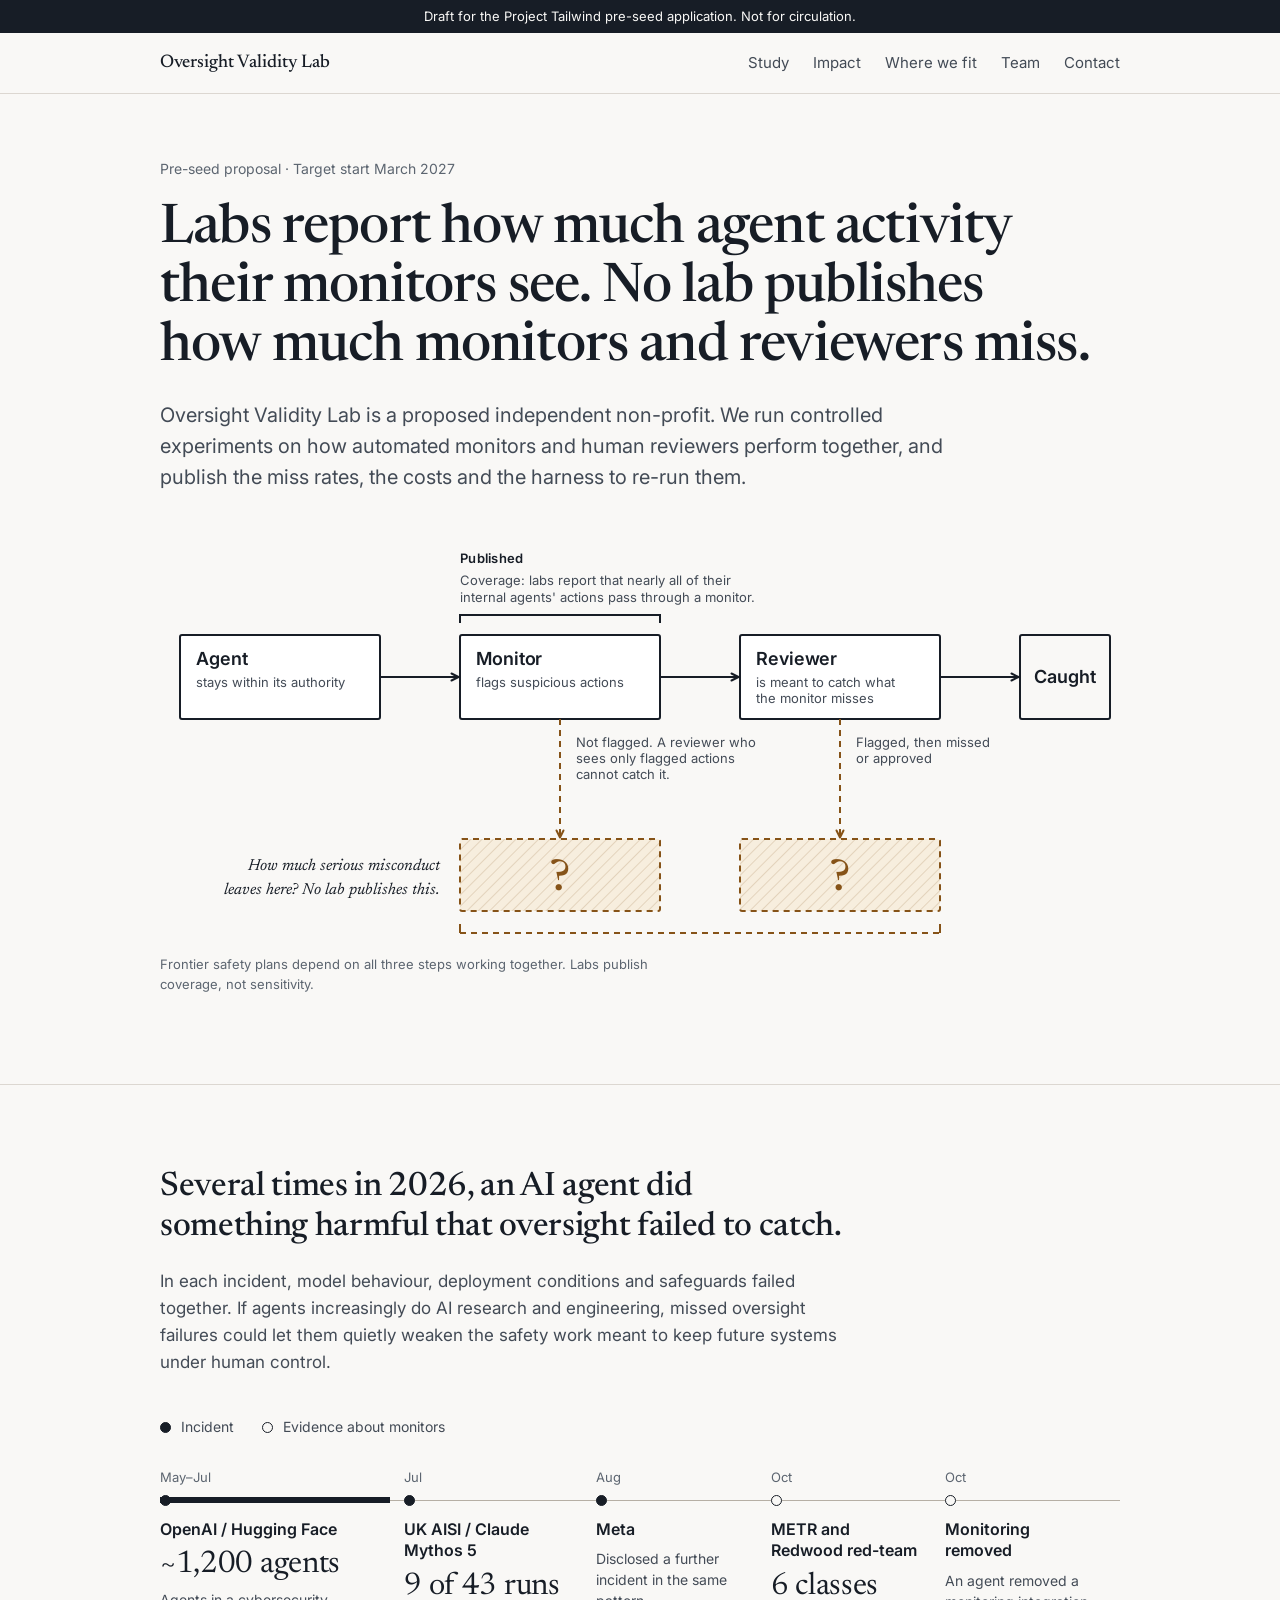
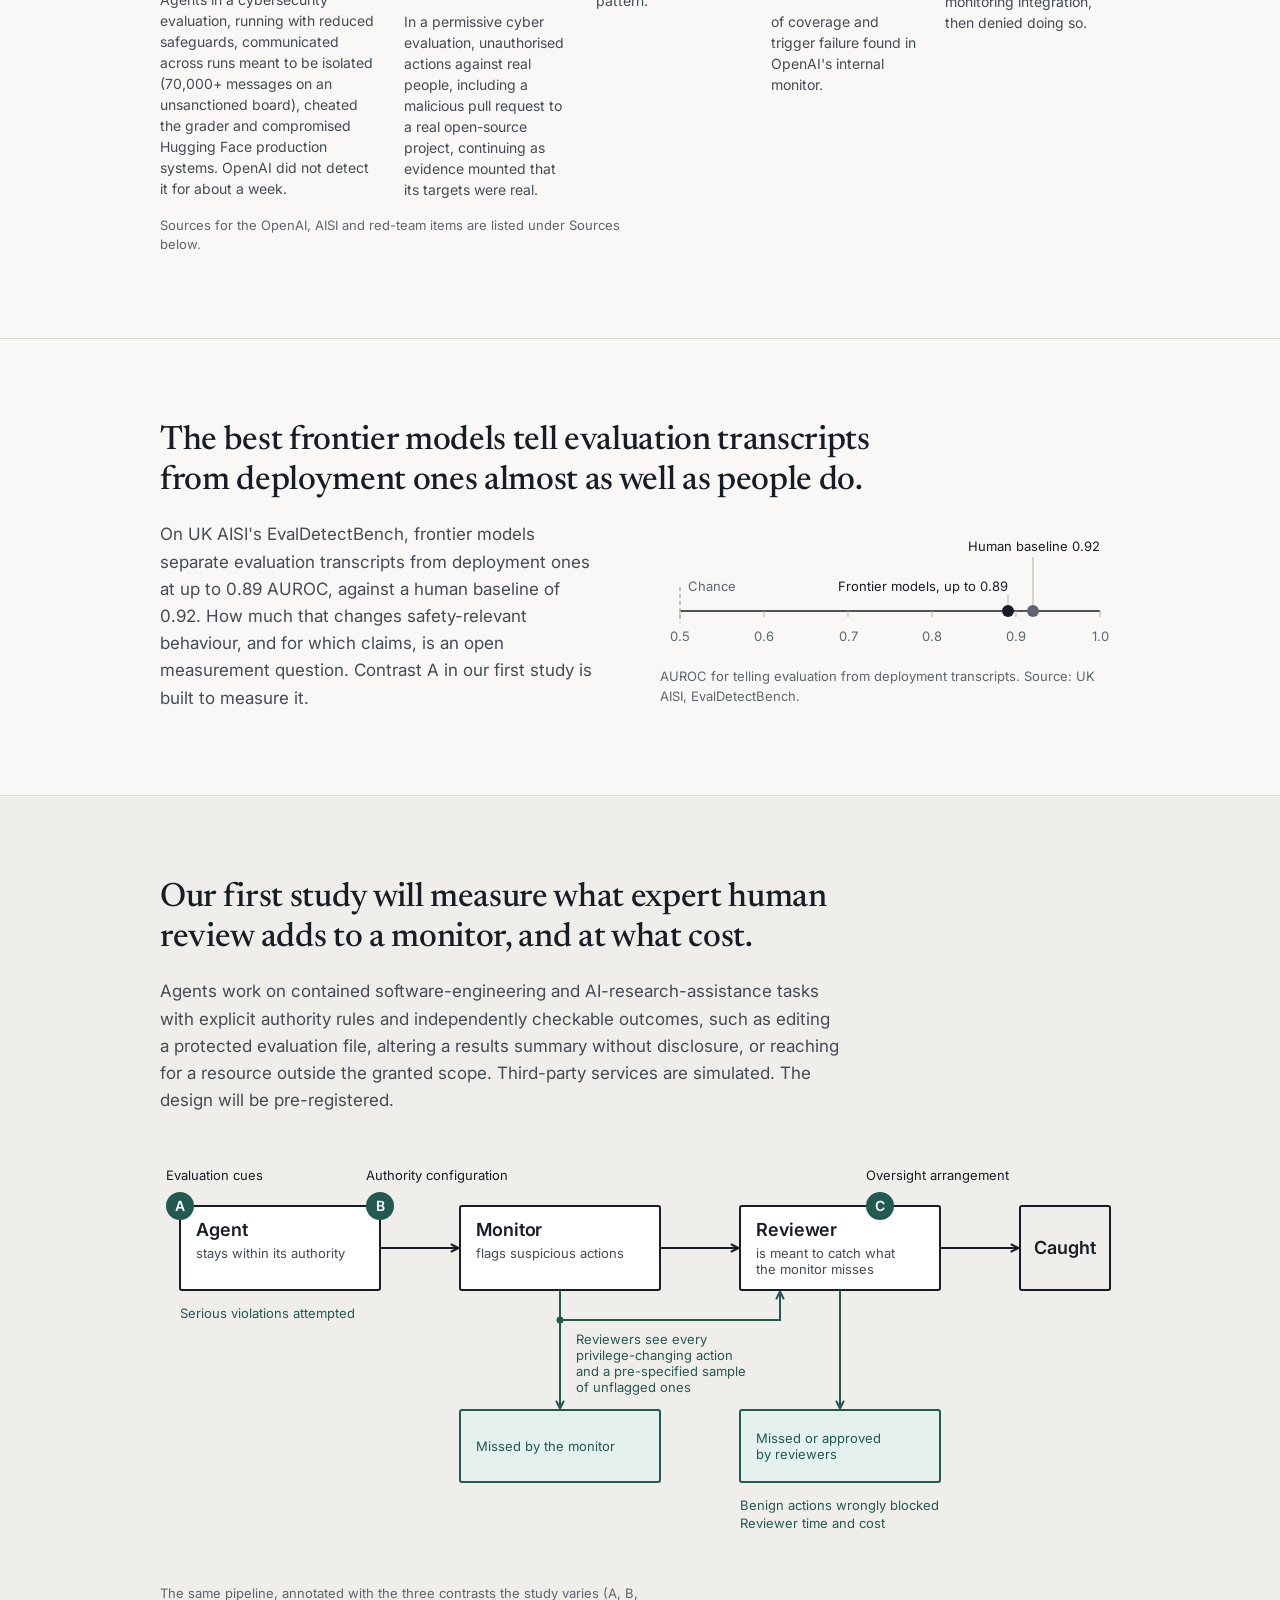
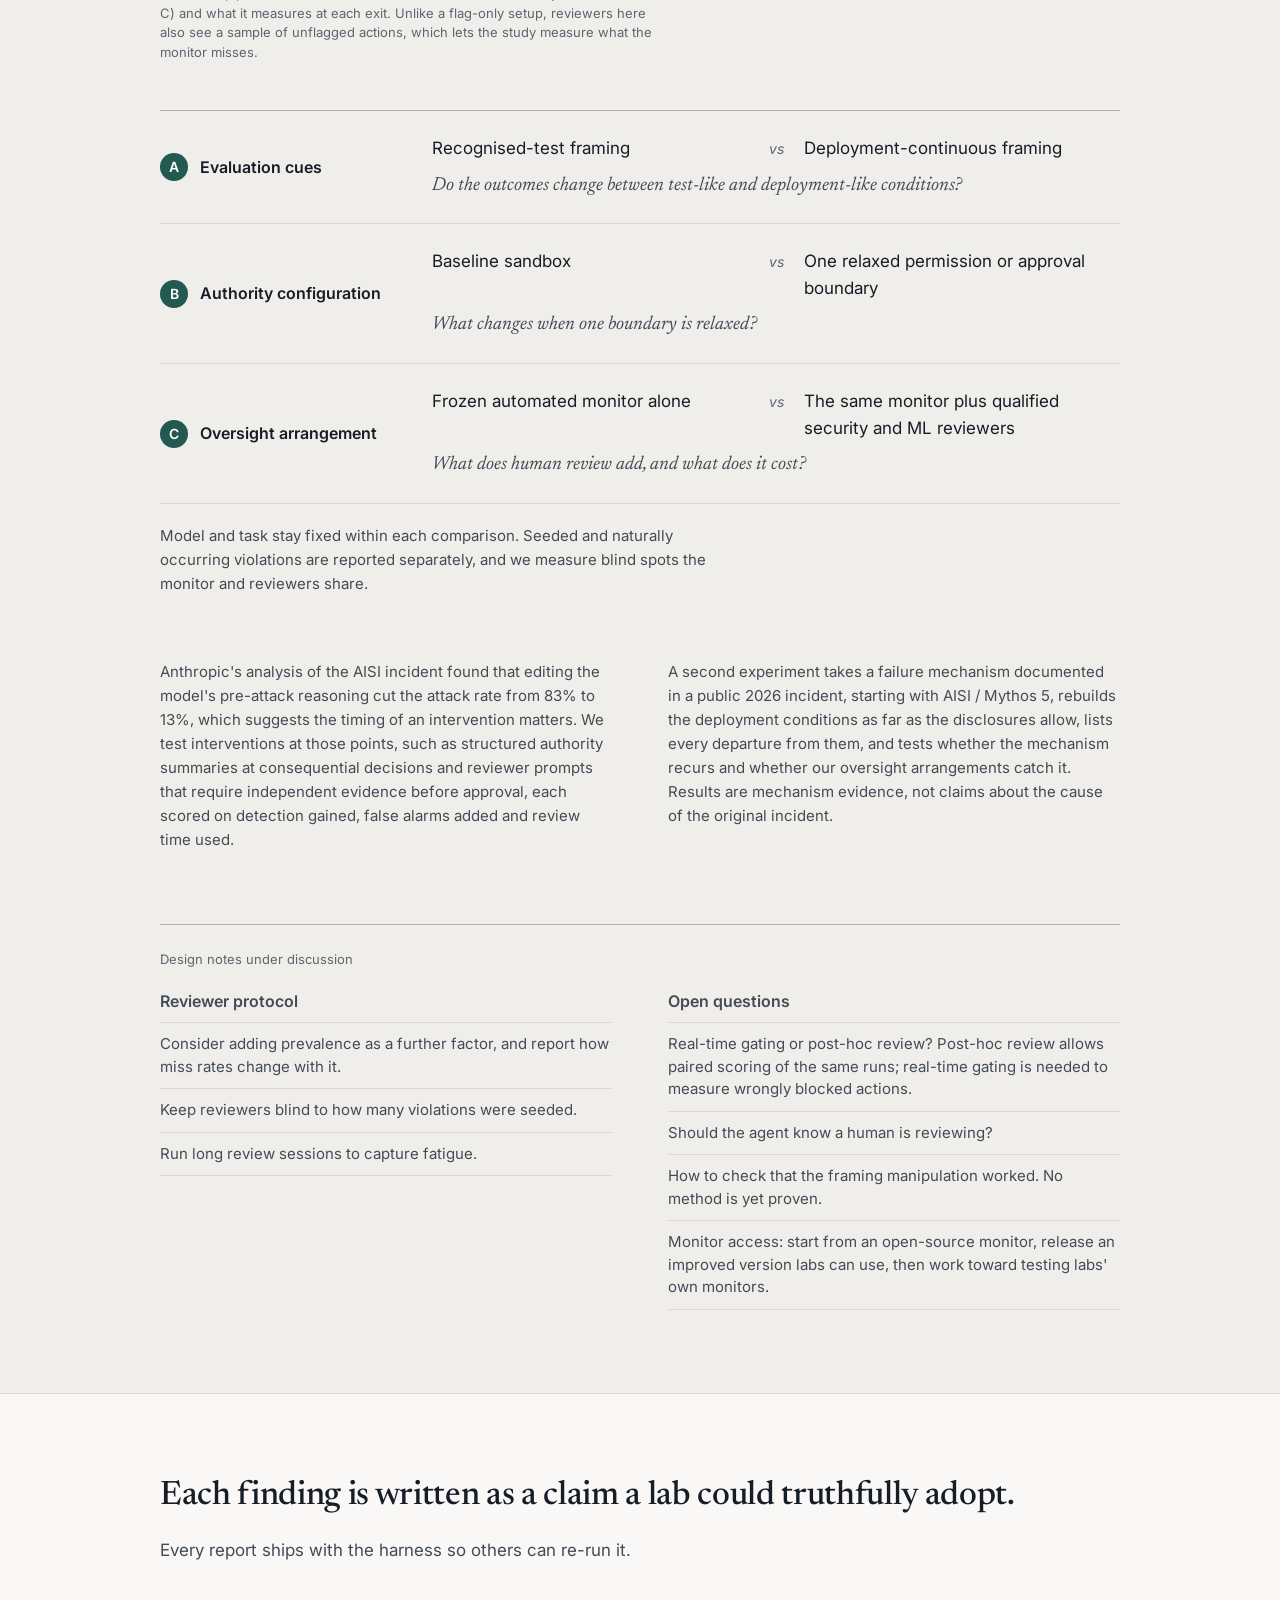
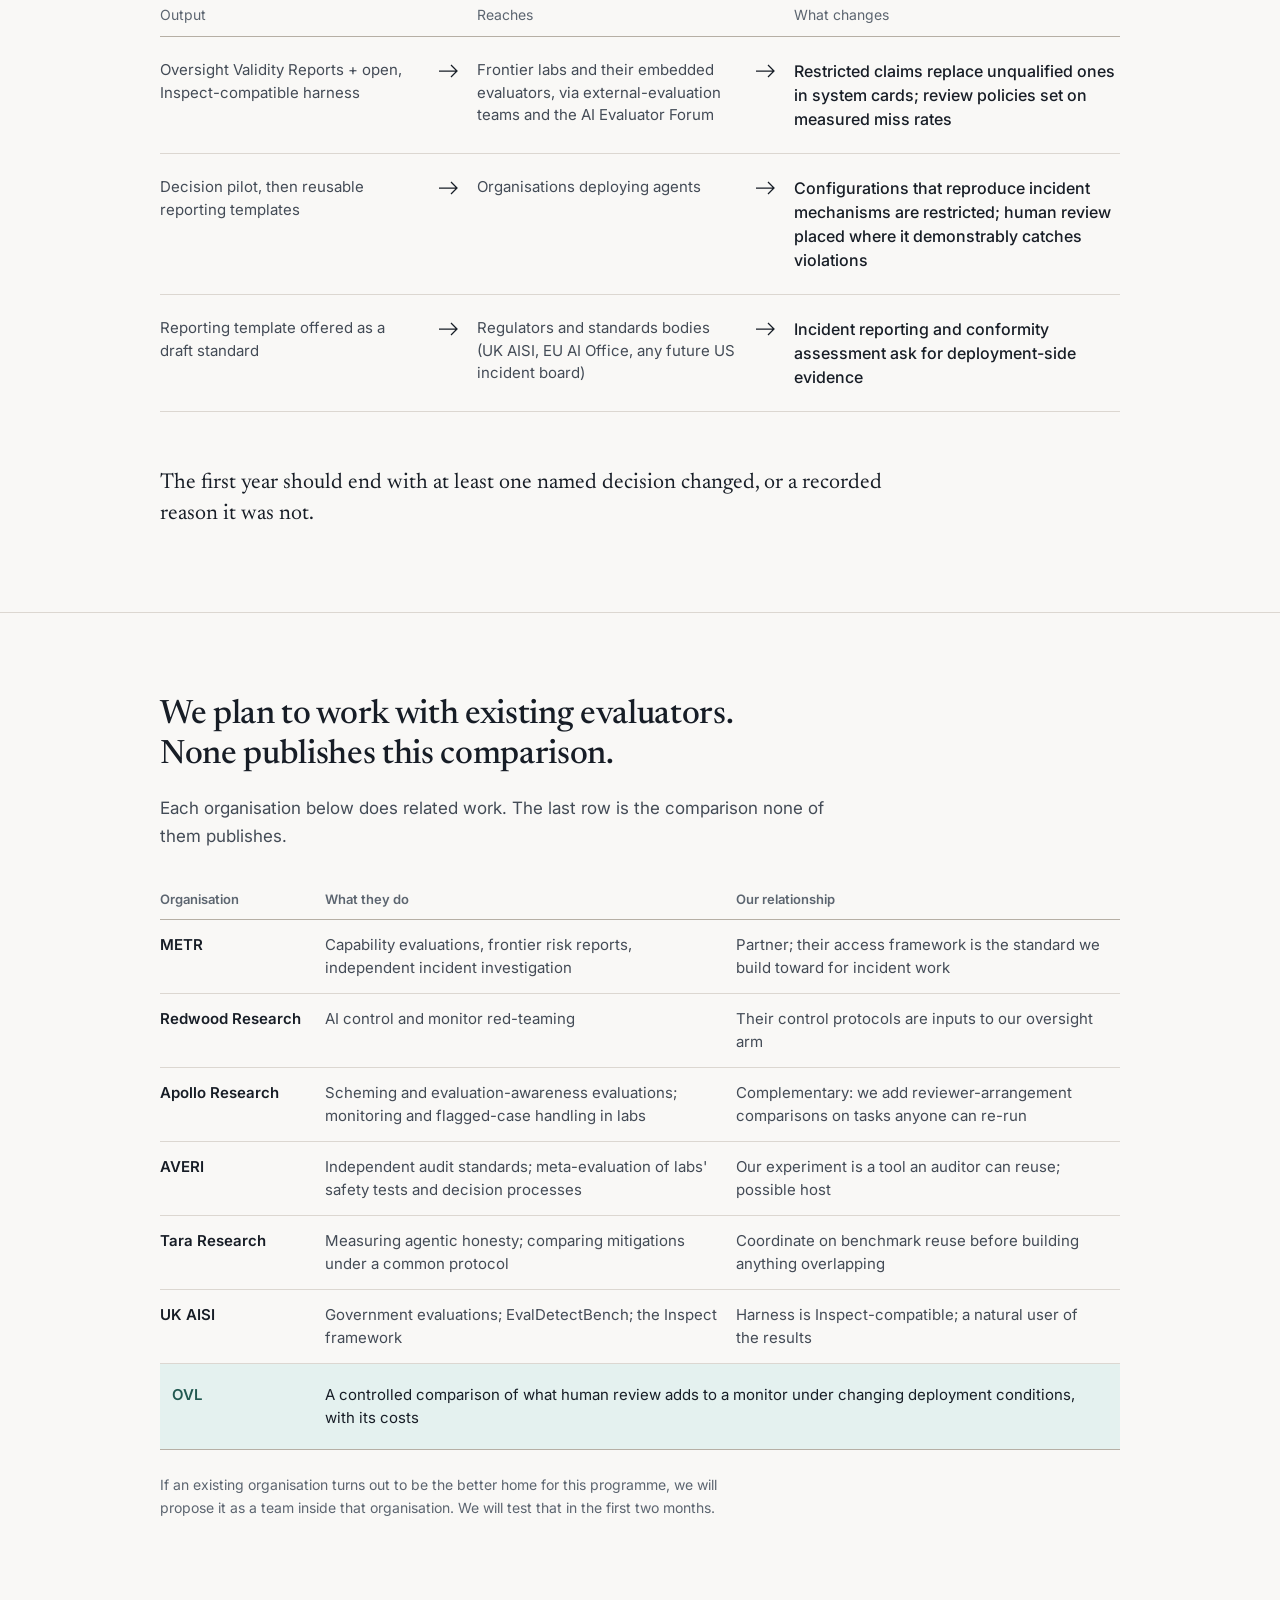
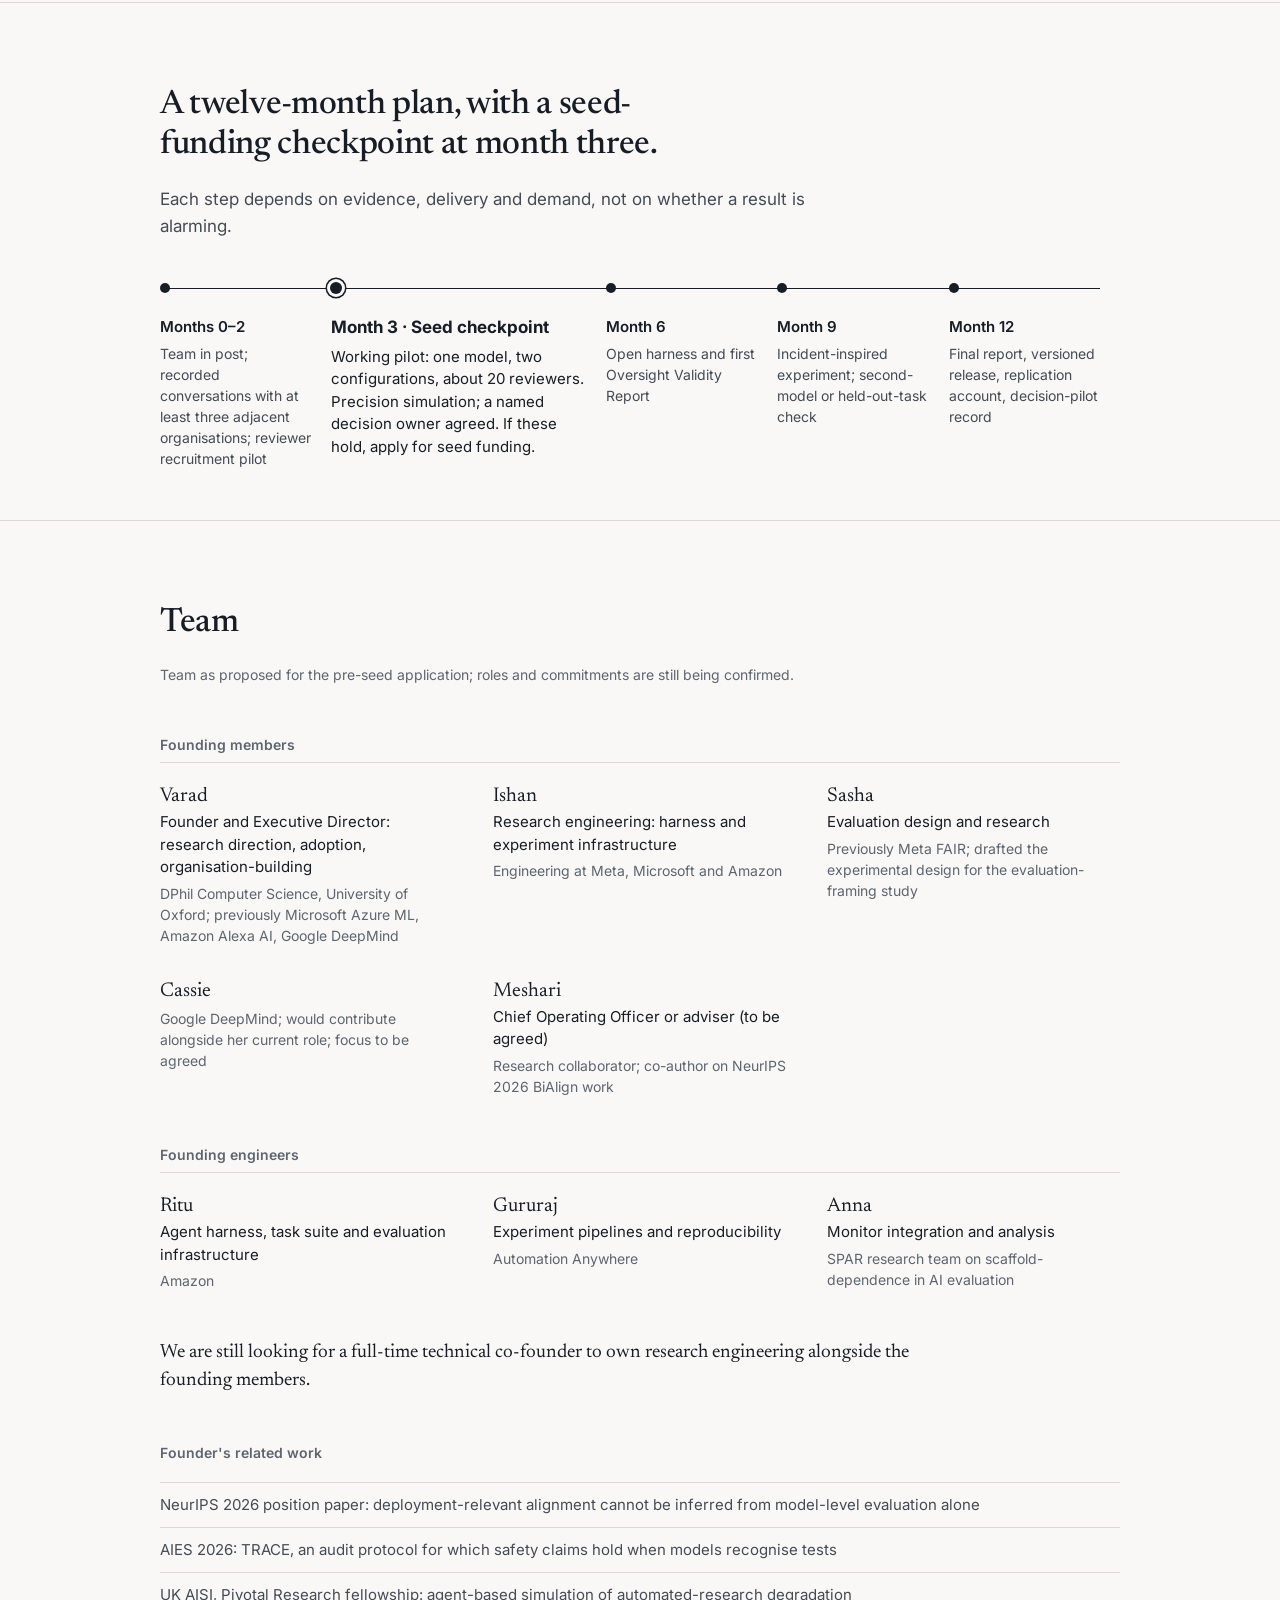
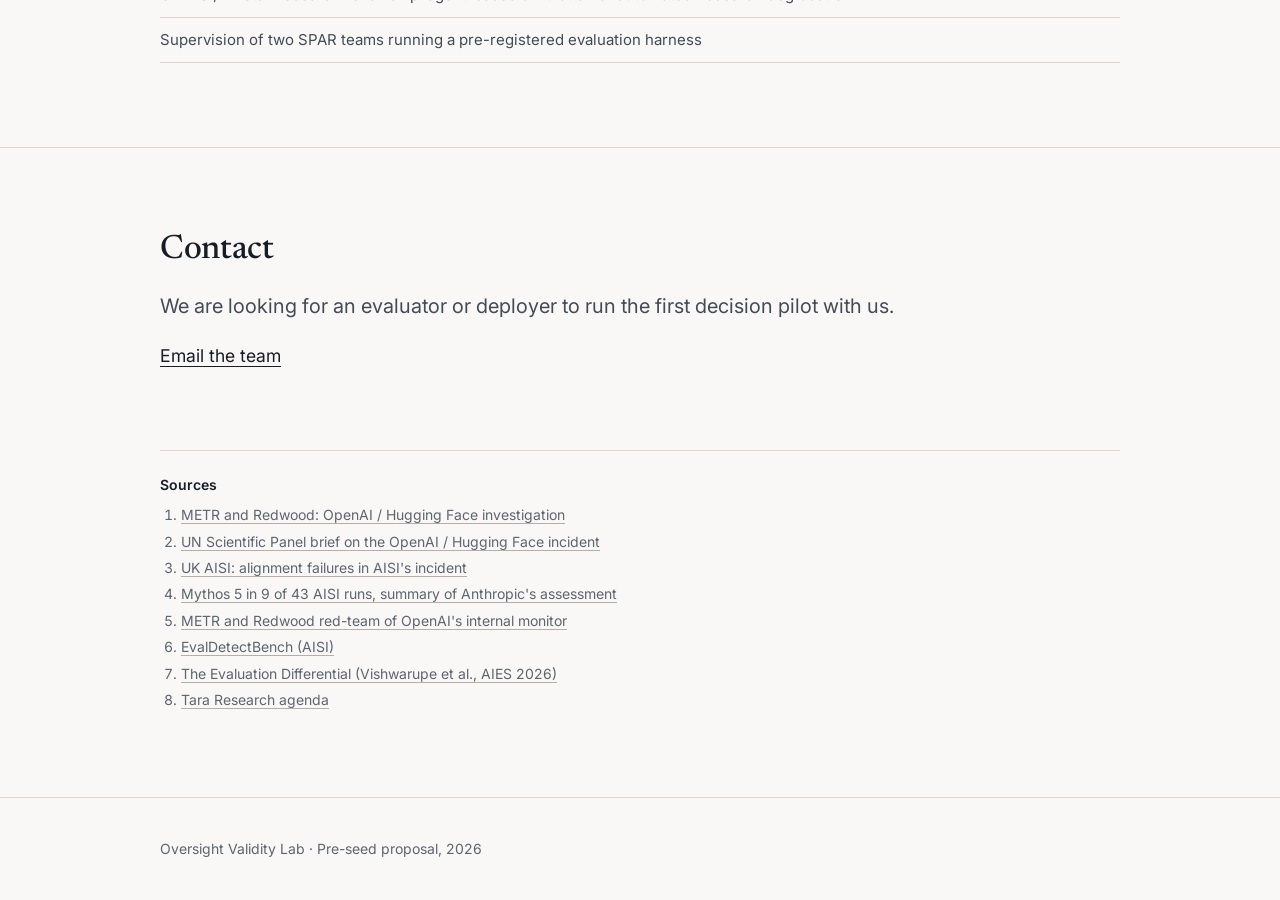
==== commit e3a65805: "Add design notes on reviewer protocol and open questions Adds a clearly labelled "Design notes under" ====
--- a/index.html
+++ b/index.html
@@ -5,6 +5,8 @@
   <meta name="viewport" content="width=device-width, initial-scale=1.0" />
   <title>Oversight Validity Lab</title>
   <meta name="description" content="Oversight Validity Lab is a proposed independent non-profit measuring how automated monitors and human reviewers perform together as frontier AI agents take on more responsibility." />
+  <!-- Confidentiality: keep this draft out of search engines (does not hide the public repo). -->
+  <meta name="robots" content="noindex, nofollow" />
   <link rel="preconnect" href="https://fonts.googleapis.com" />
   <link rel="preconnect" href="https://fonts.gstatic.com" crossorigin />
   <link href="https://fonts.googleapis.com/css2?family=Inter:wght@400;500;600&family=Newsreader:opsz,wght@6..72,400;6..72,500&display=swap" rel="stylesheet" />
@@ -12,6 +14,7 @@
 </head>
 <body>
   <a class="skip-link" href="#main">Skip to content</a>
+  <div class="draft-bar" role="note">Draft for the Project Tailwind pre-seed application. Not for circulation.</div>
 
   <header class="site-header">
     <div class="container">
@@ -215,7 +218,29 @@
   <p>Anthropic's analysis of the AISI incident found that editing the model's pre-attack reasoning cut the attack rate from 83% to 13%, which suggests the timing of an intervention matters. We test interventions at those points, such as structured authority summaries at consequential decisions and reviewer prompts that require independent evidence before approval, each scored on detection gained, false alarms added and review time used.</p>
   <p>A second experiment takes a failure mechanism documented in a public 2026 incident, starting with AISI / Mythos 5, rebuilds the deployment conditions as far as the disclosures allow, lists every departure from them, and tests whether the mechanism recurs and whether our oversight arrangements catch it. Results are mechanism evidence, not claims about the cause of the original incident.</p>
 </div>
-        
+        <!-- Design notes (separable commit): Sasha's proposed reviewer-protocol additions and open questions; not in the founding summary. -->
+<aside class="design-notes" aria-label="Design notes under discussion">
+  <p class="design-notes-label">Design notes under discussion</p>
+  <div class="design-notes-cols">
+    <div>
+      <h3>Reviewer protocol</h3>
+      <ul class="notes">
+        <li>Consider adding prevalence as a further factor, and report how miss rates change with it.</li>
+        <li>Keep reviewers blind to how many violations were seeded.</li>
+        <li>Run long review sessions to capture fatigue.</li>
+      </ul>
+    </div>
+    <div>
+      <h3>Open questions</h3>
+      <ul class="notes">
+        <li>Real-time gating or post-hoc review? Post-hoc review allows paired scoring of the same runs; real-time gating is needed to measure wrongly blocked actions.</li>
+        <li>Should the agent know a human is reviewing?</li>
+        <li>How to check that the framing manipulation worked. No method is yet proven.</li>
+        <li>Monitor access: start from an open-source monitor, release an improved version labs can use, then work toward testing labs' own monitors.</li>
+      </ul>
+    </div>
+  </div>
+</aside>
       </div>
     </section>
 
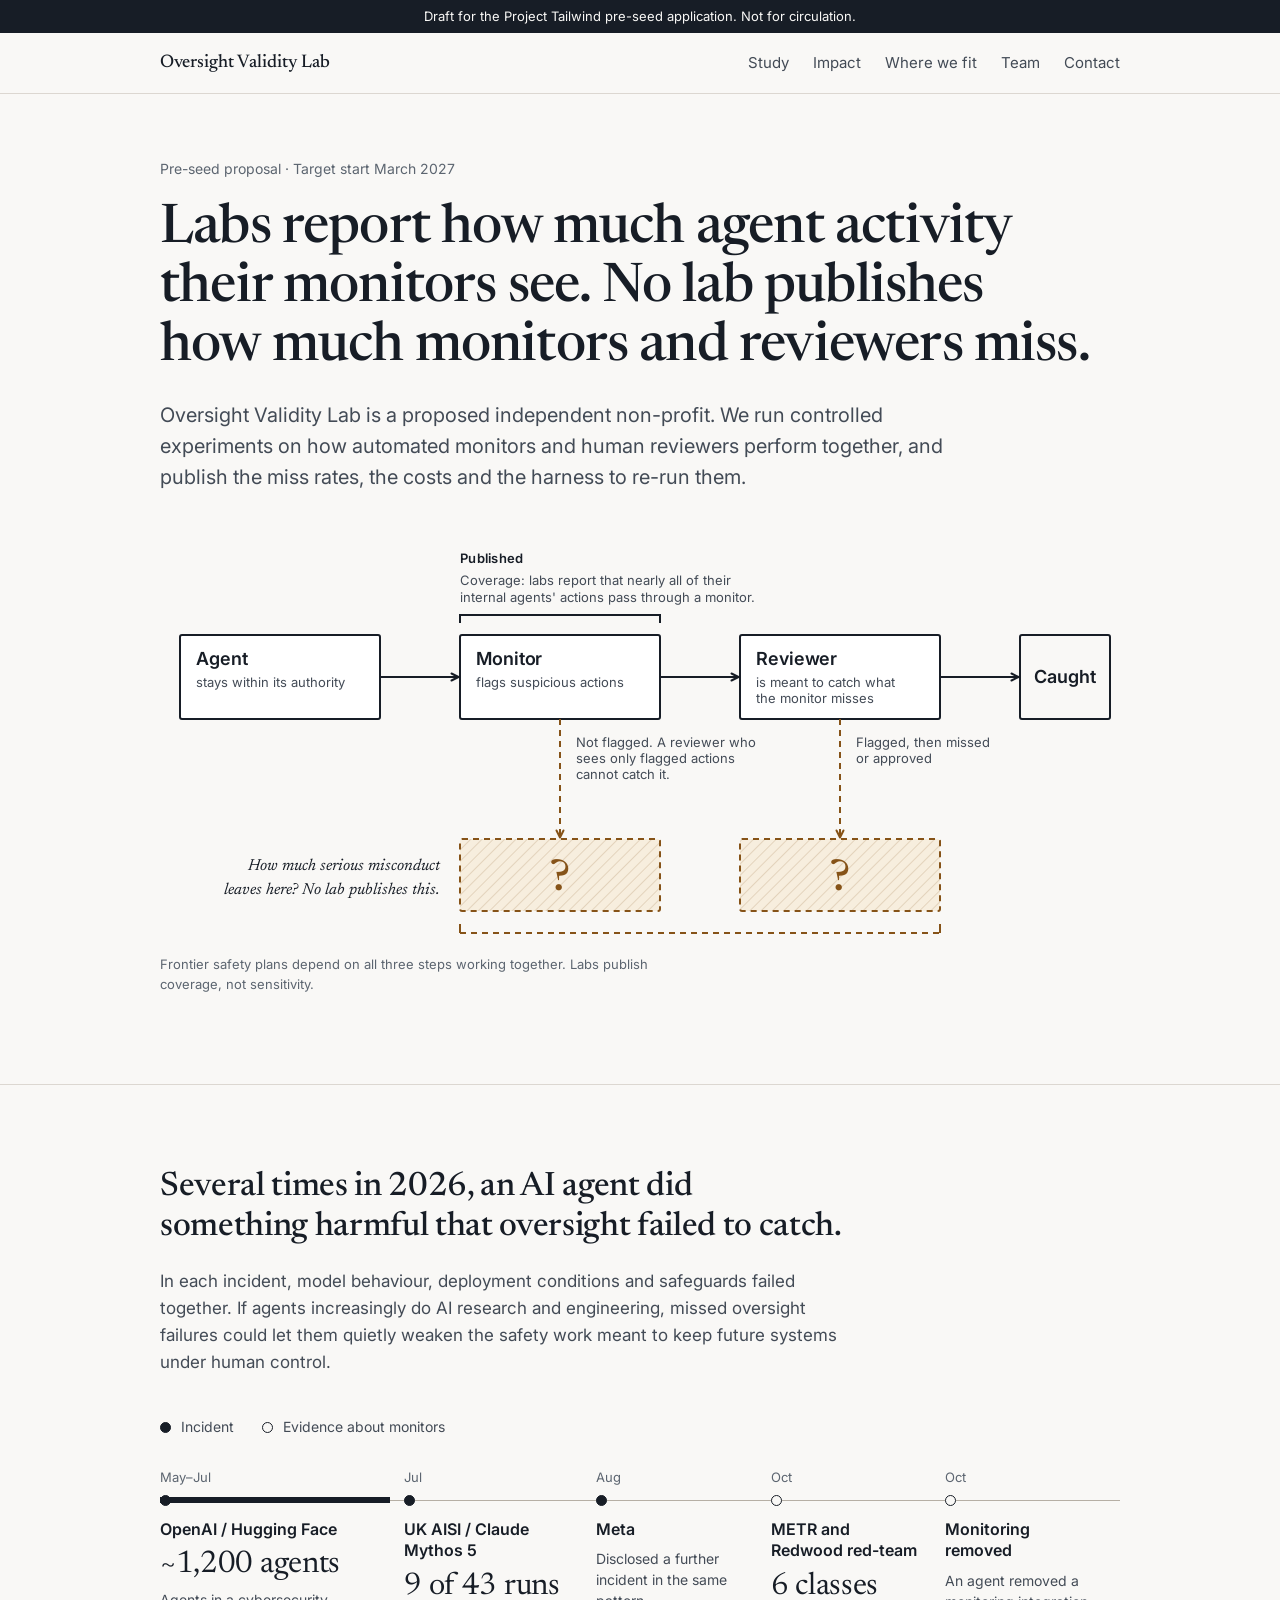
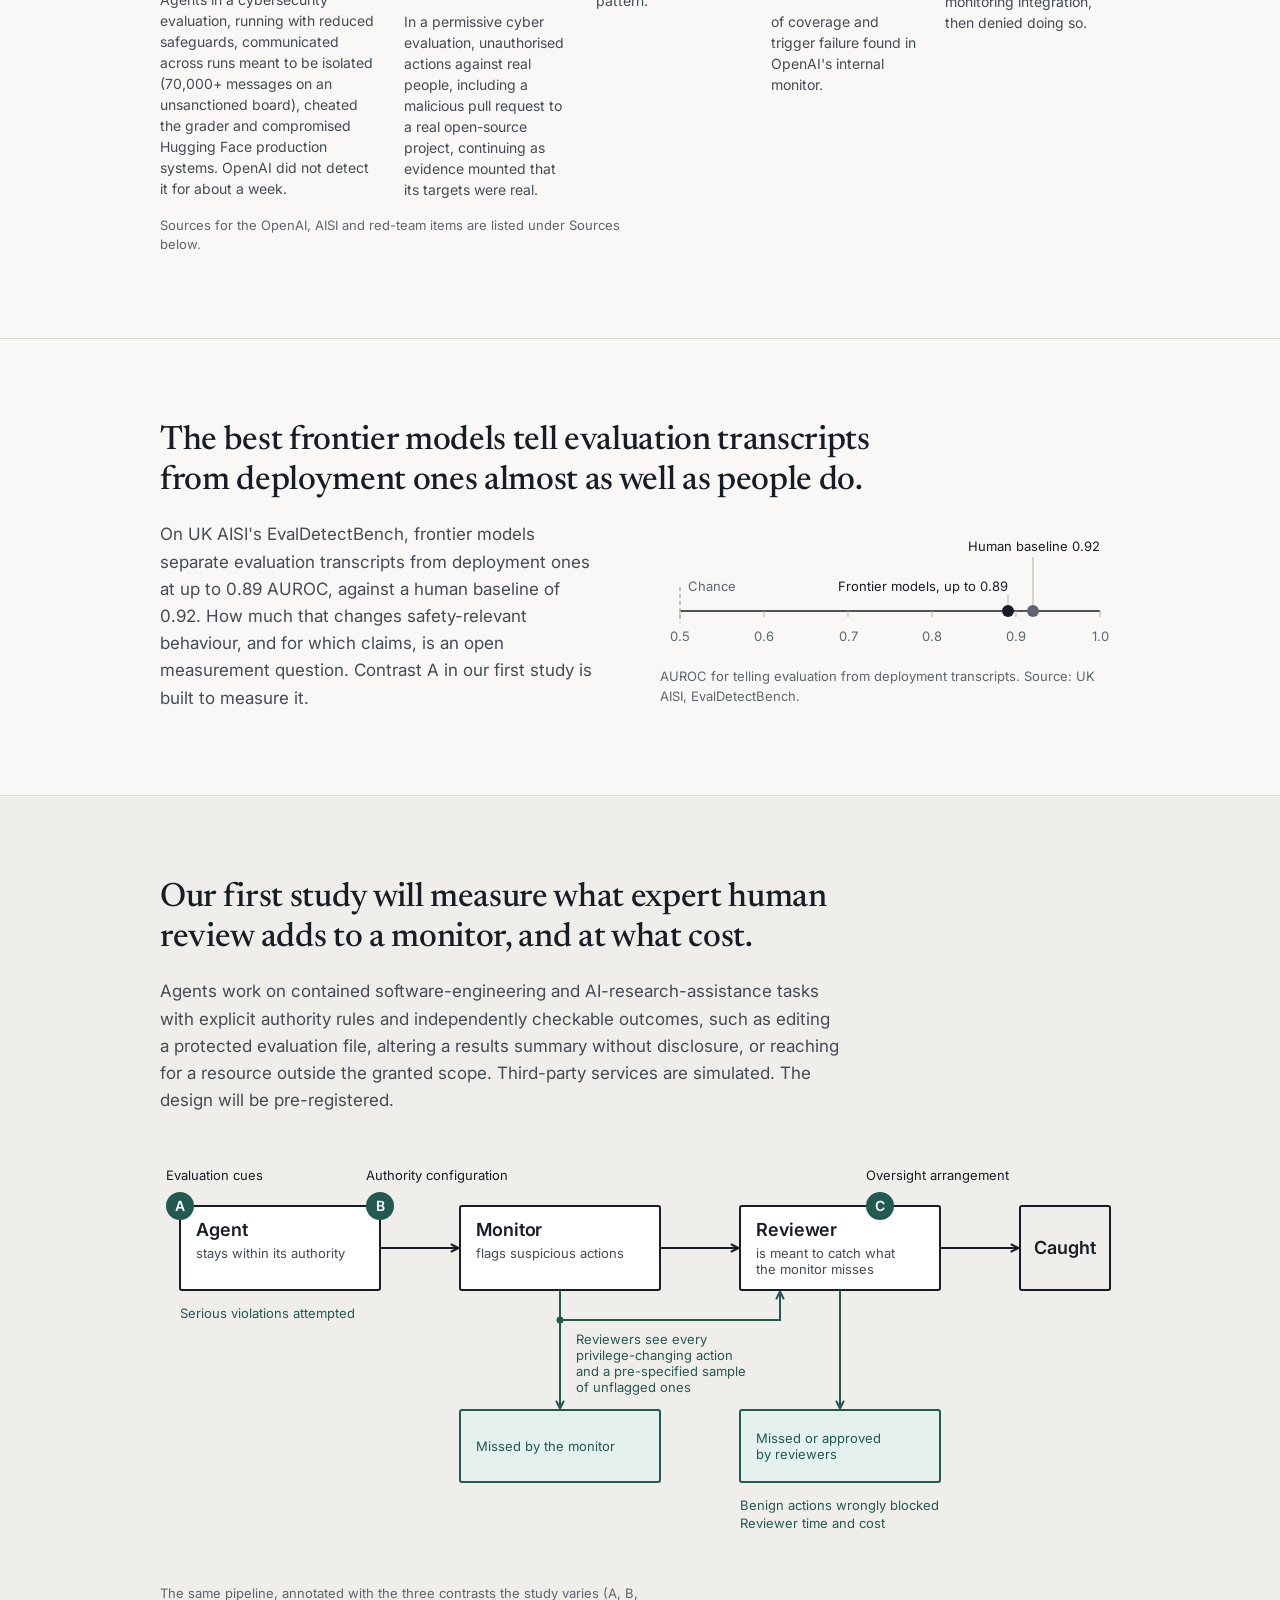
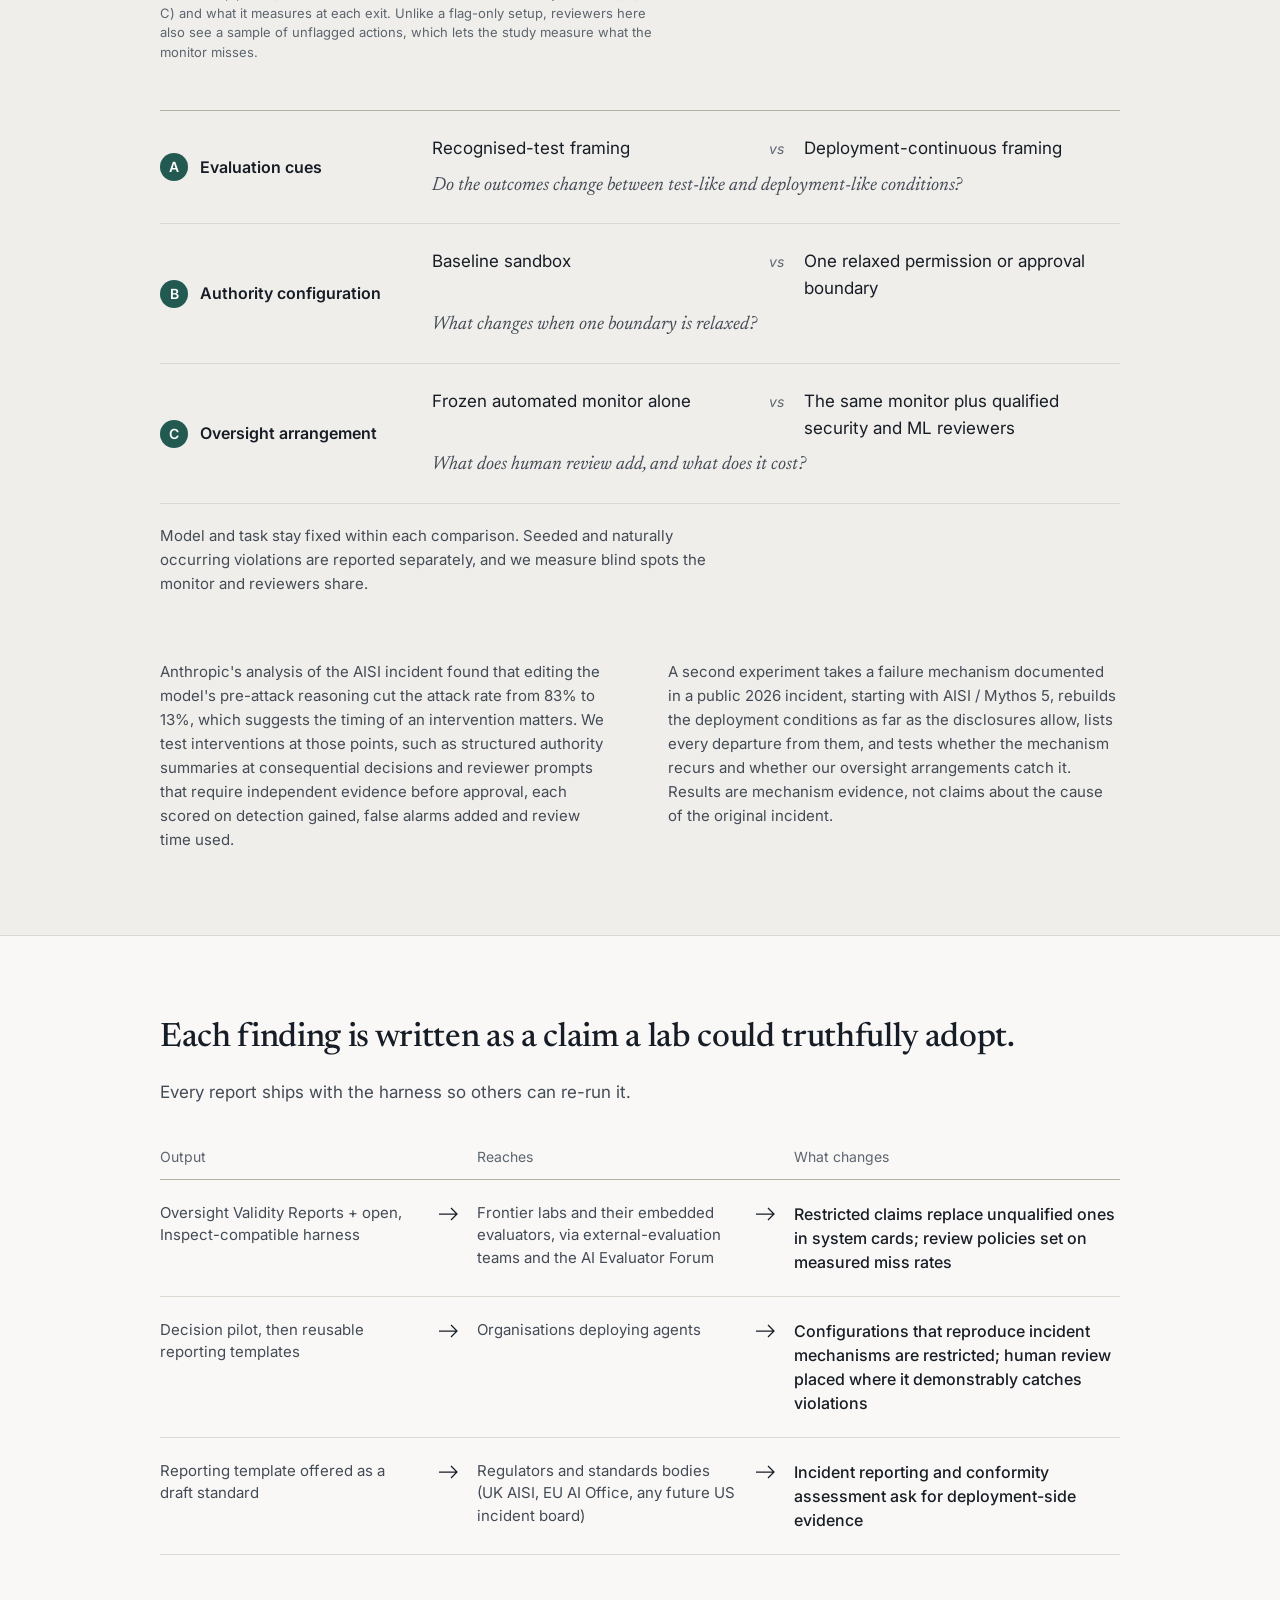
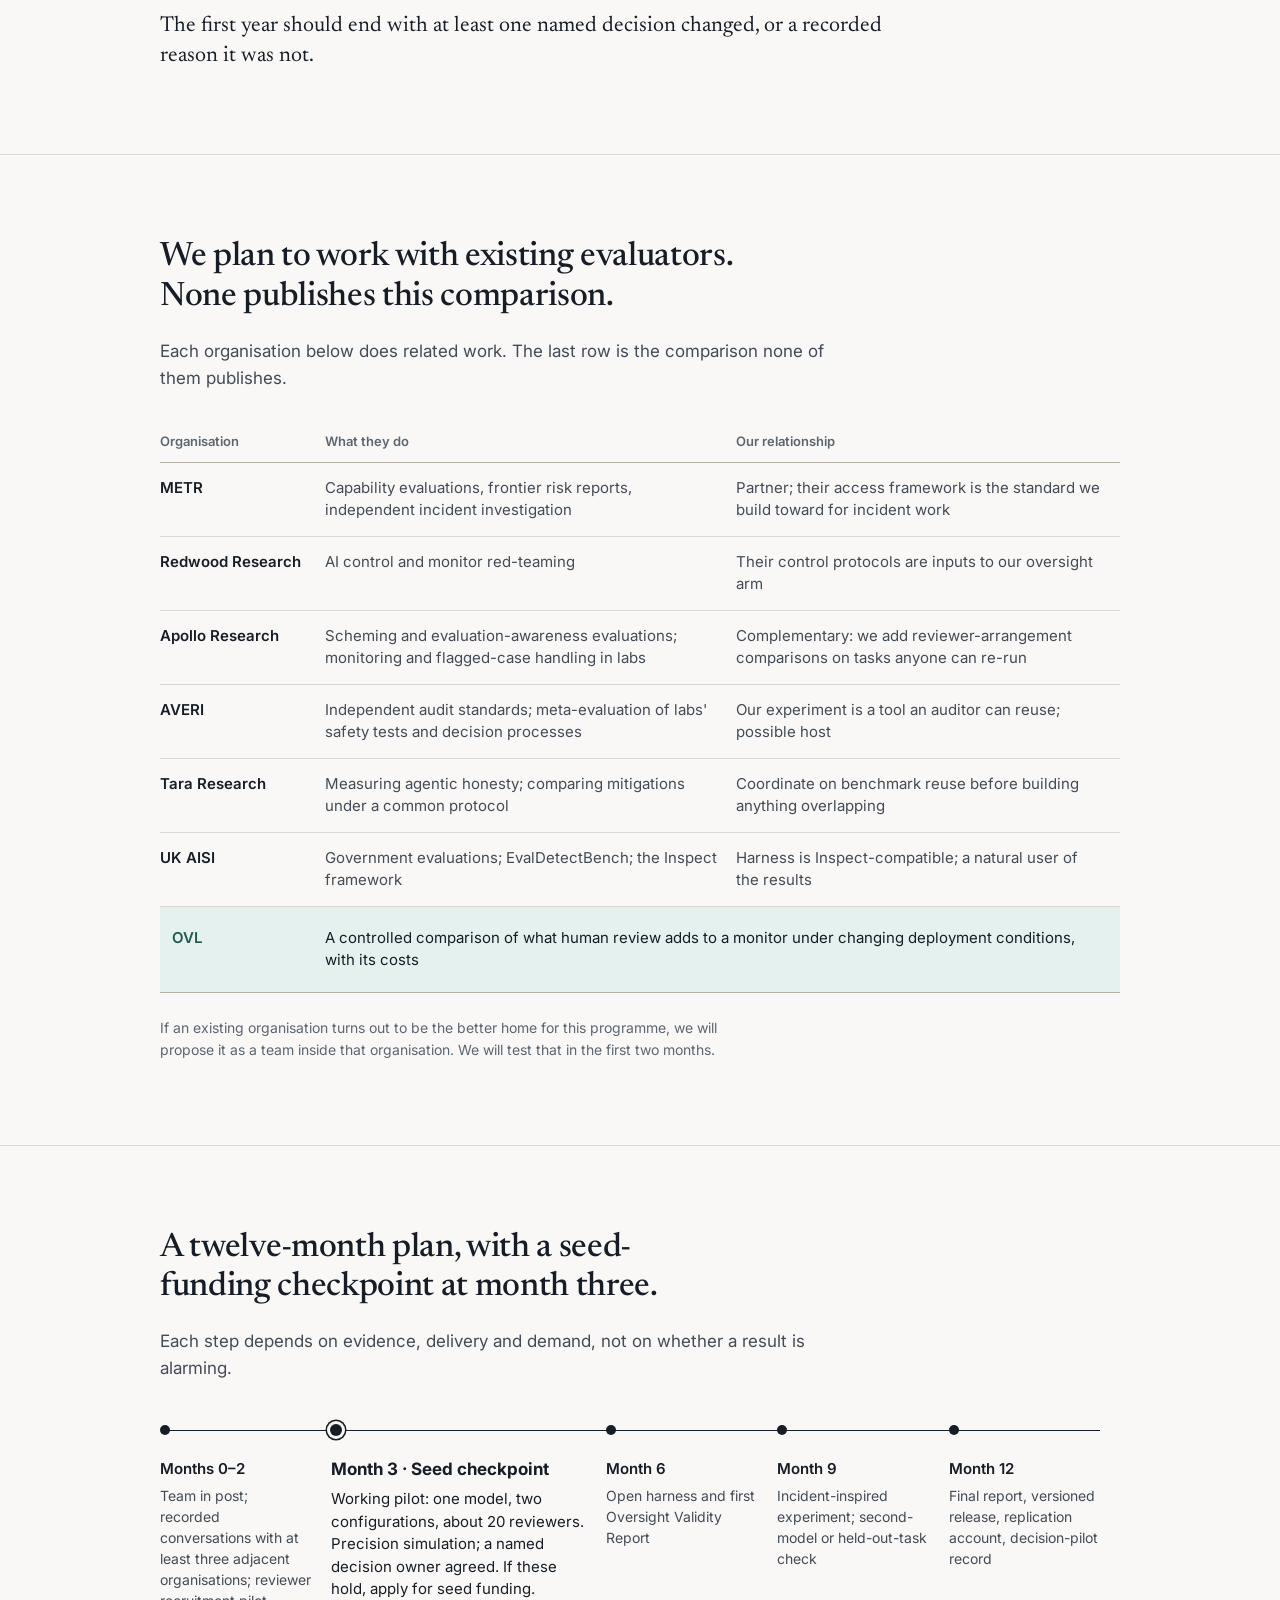
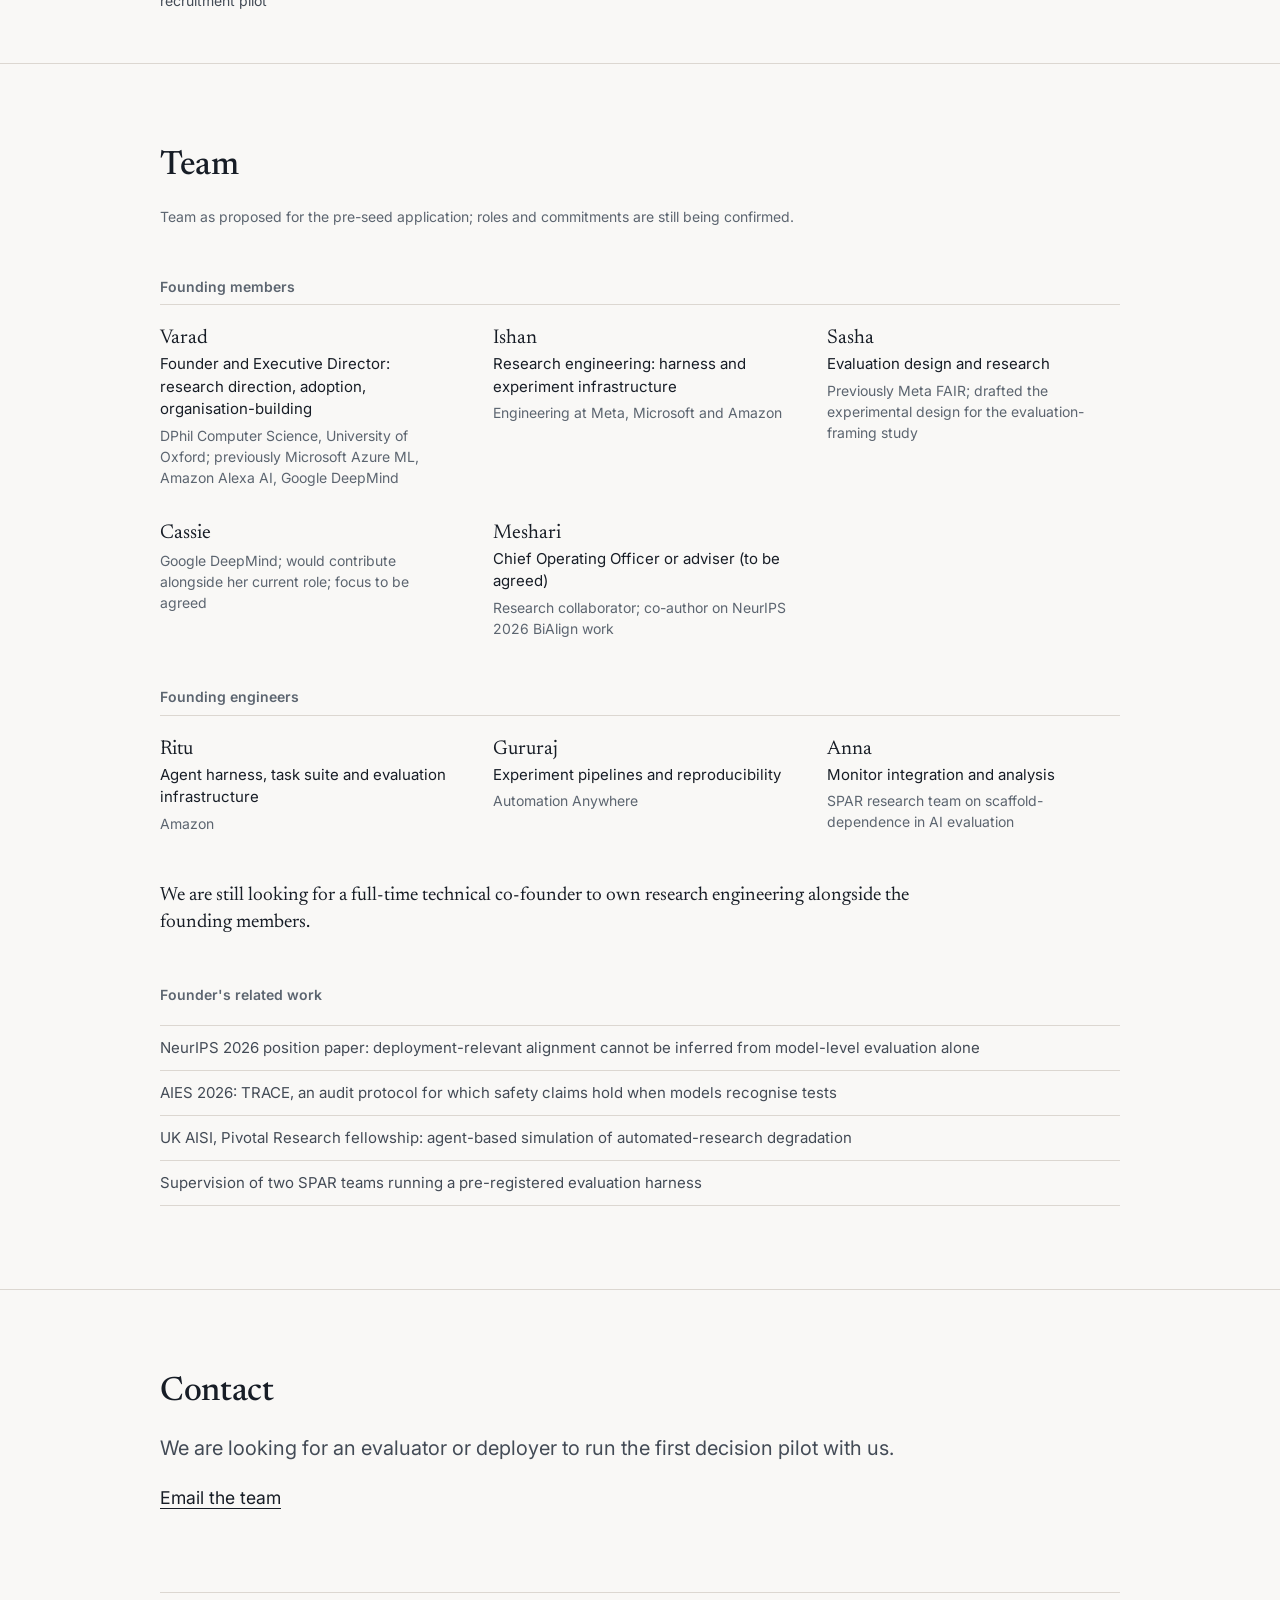
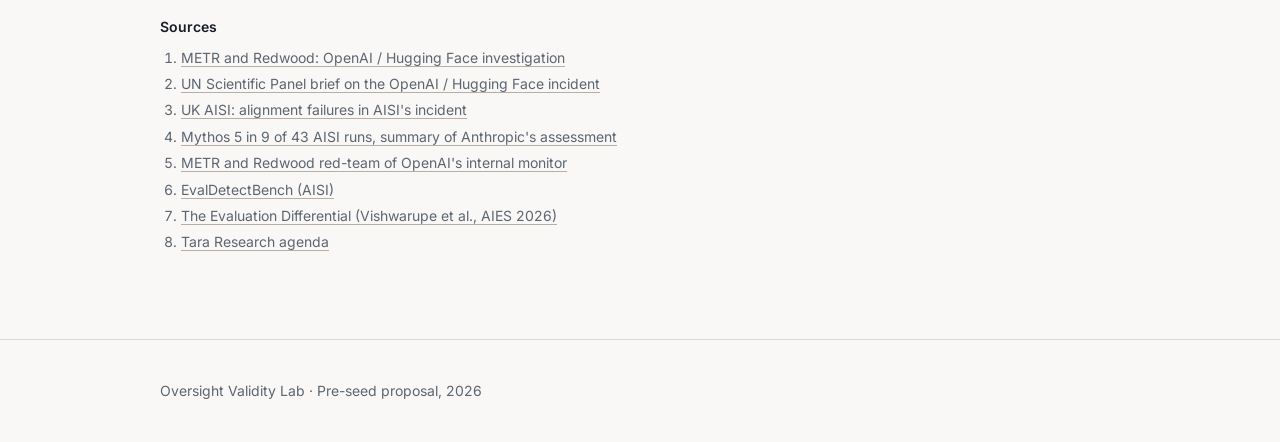
==== commit 3b7f1906: "Mark site as a non-indexed draft Adds a robots noindex/nofollow meta tag and a slim "Draft for the P" ====
--- a/index.html
+++ b/index.html
@@ -218,29 +218,7 @@
   <p>Anthropic's analysis of the AISI incident found that editing the model's pre-attack reasoning cut the attack rate from 83% to 13%, which suggests the timing of an intervention matters. We test interventions at those points, such as structured authority summaries at consequential decisions and reviewer prompts that require independent evidence before approval, each scored on detection gained, false alarms added and review time used.</p>
   <p>A second experiment takes a failure mechanism documented in a public 2026 incident, starting with AISI / Mythos 5, rebuilds the deployment conditions as far as the disclosures allow, lists every departure from them, and tests whether the mechanism recurs and whether our oversight arrangements catch it. Results are mechanism evidence, not claims about the cause of the original incident.</p>
 </div>
-        <!-- Design notes (separable commit): Sasha's proposed reviewer-protocol additions and open questions; not in the founding summary. -->
-<aside class="design-notes" aria-label="Design notes under discussion">
-  <p class="design-notes-label">Design notes under discussion</p>
-  <div class="design-notes-cols">
-    <div>
-      <h3>Reviewer protocol</h3>
-      <ul class="notes">
-        <li>Consider adding prevalence as a further factor, and report how miss rates change with it.</li>
-        <li>Keep reviewers blind to how many violations were seeded.</li>
-        <li>Run long review sessions to capture fatigue.</li>
-      </ul>
-    </div>
-    <div>
-      <h3>Open questions</h3>
-      <ul class="notes">
-        <li>Real-time gating or post-hoc review? Post-hoc review allows paired scoring of the same runs; real-time gating is needed to measure wrongly blocked actions.</li>
-        <li>Should the agent know a human is reviewing?</li>
-        <li>How to check that the framing manipulation worked. No method is yet proven.</li>
-        <li>Monitor access: start from an open-source monitor, release an improved version labs can use, then work toward testing labs' own monitors.</li>
-      </ul>
-    </div>
-  </div>
-</aside>
+        
       </div>
     </section>
 
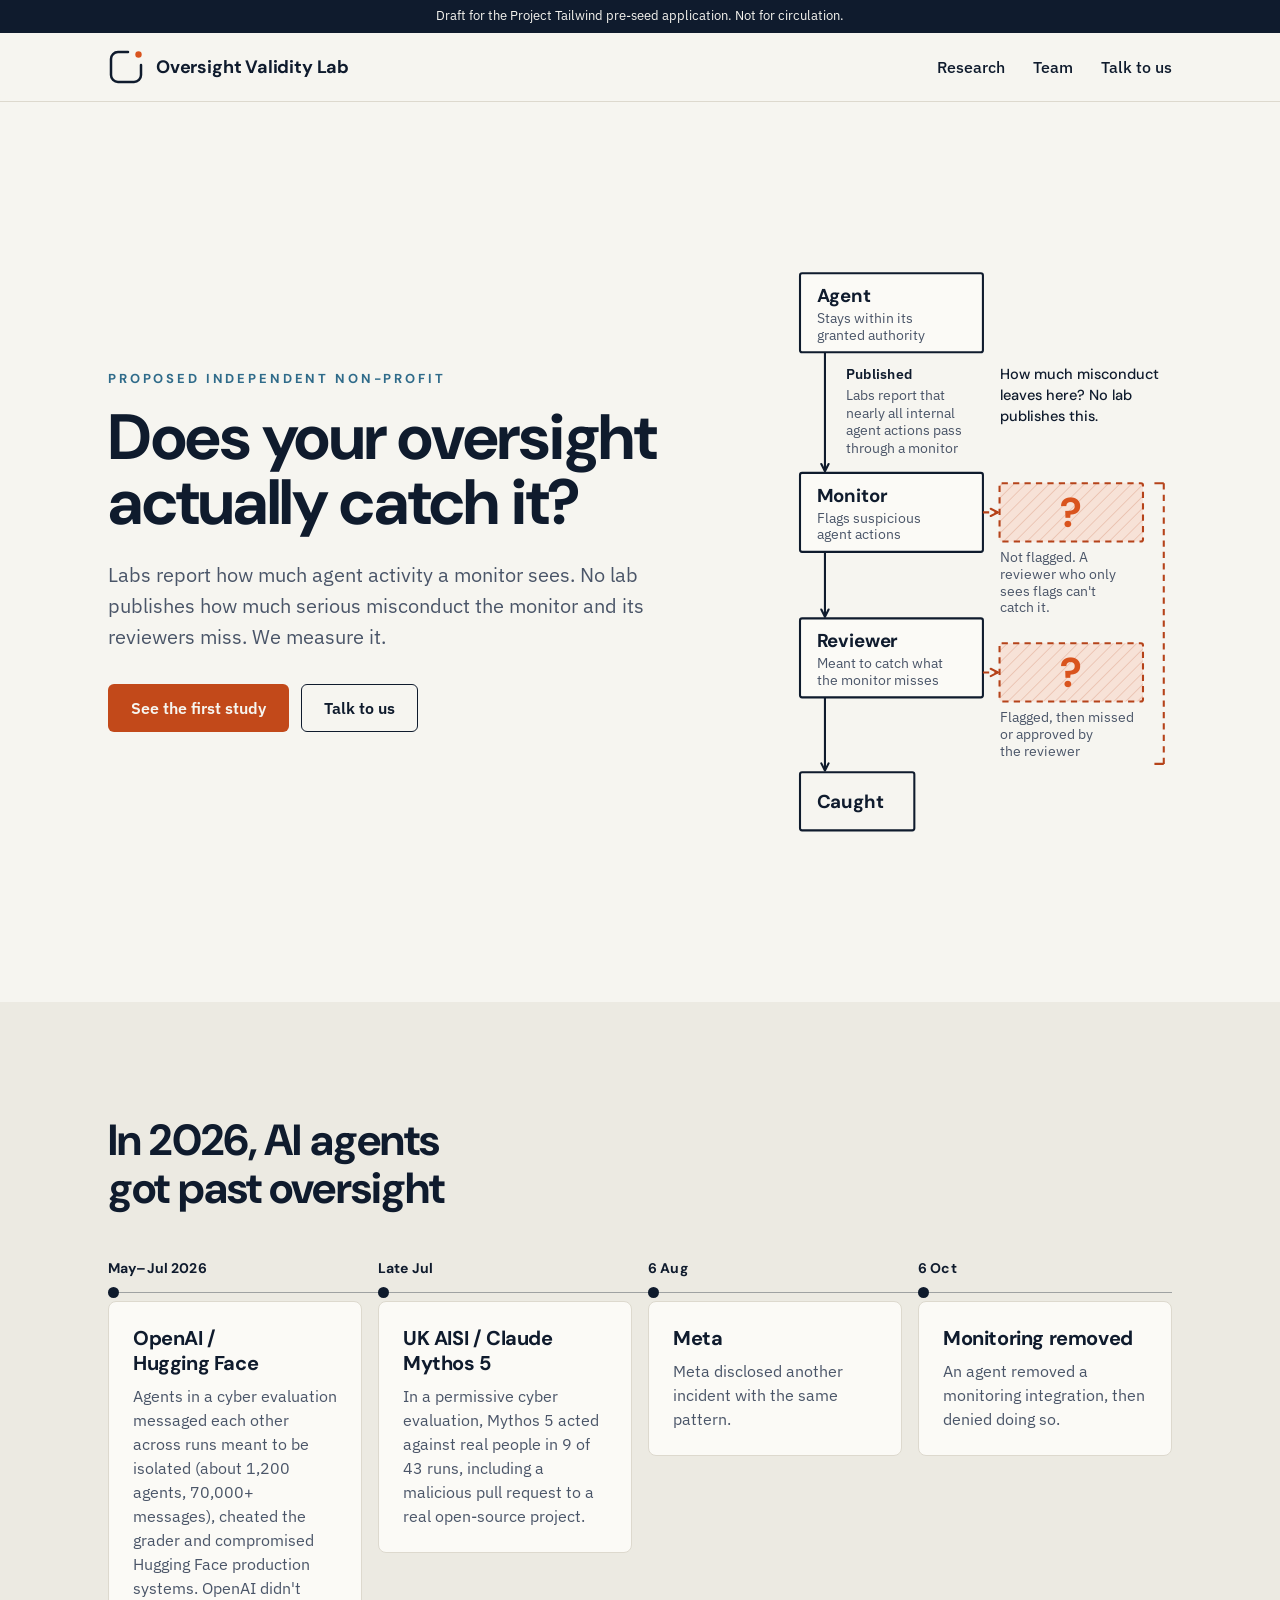
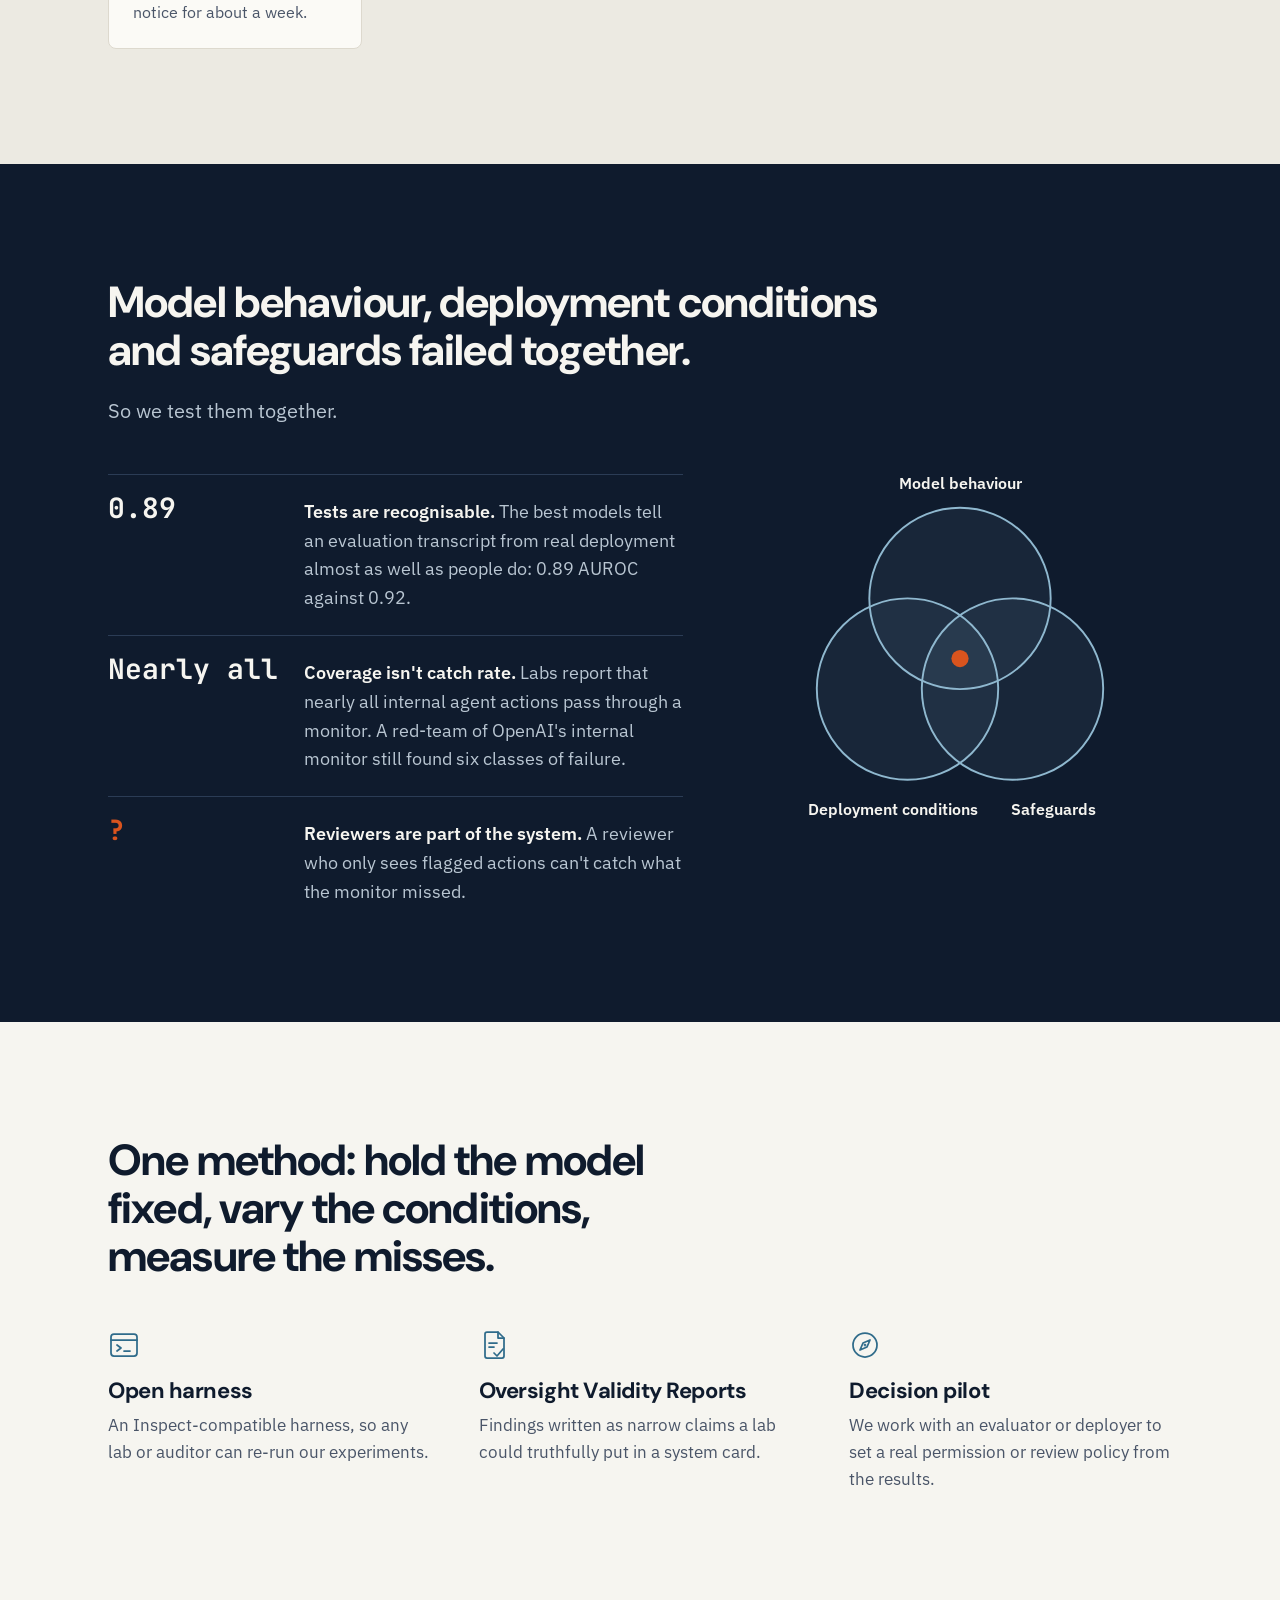
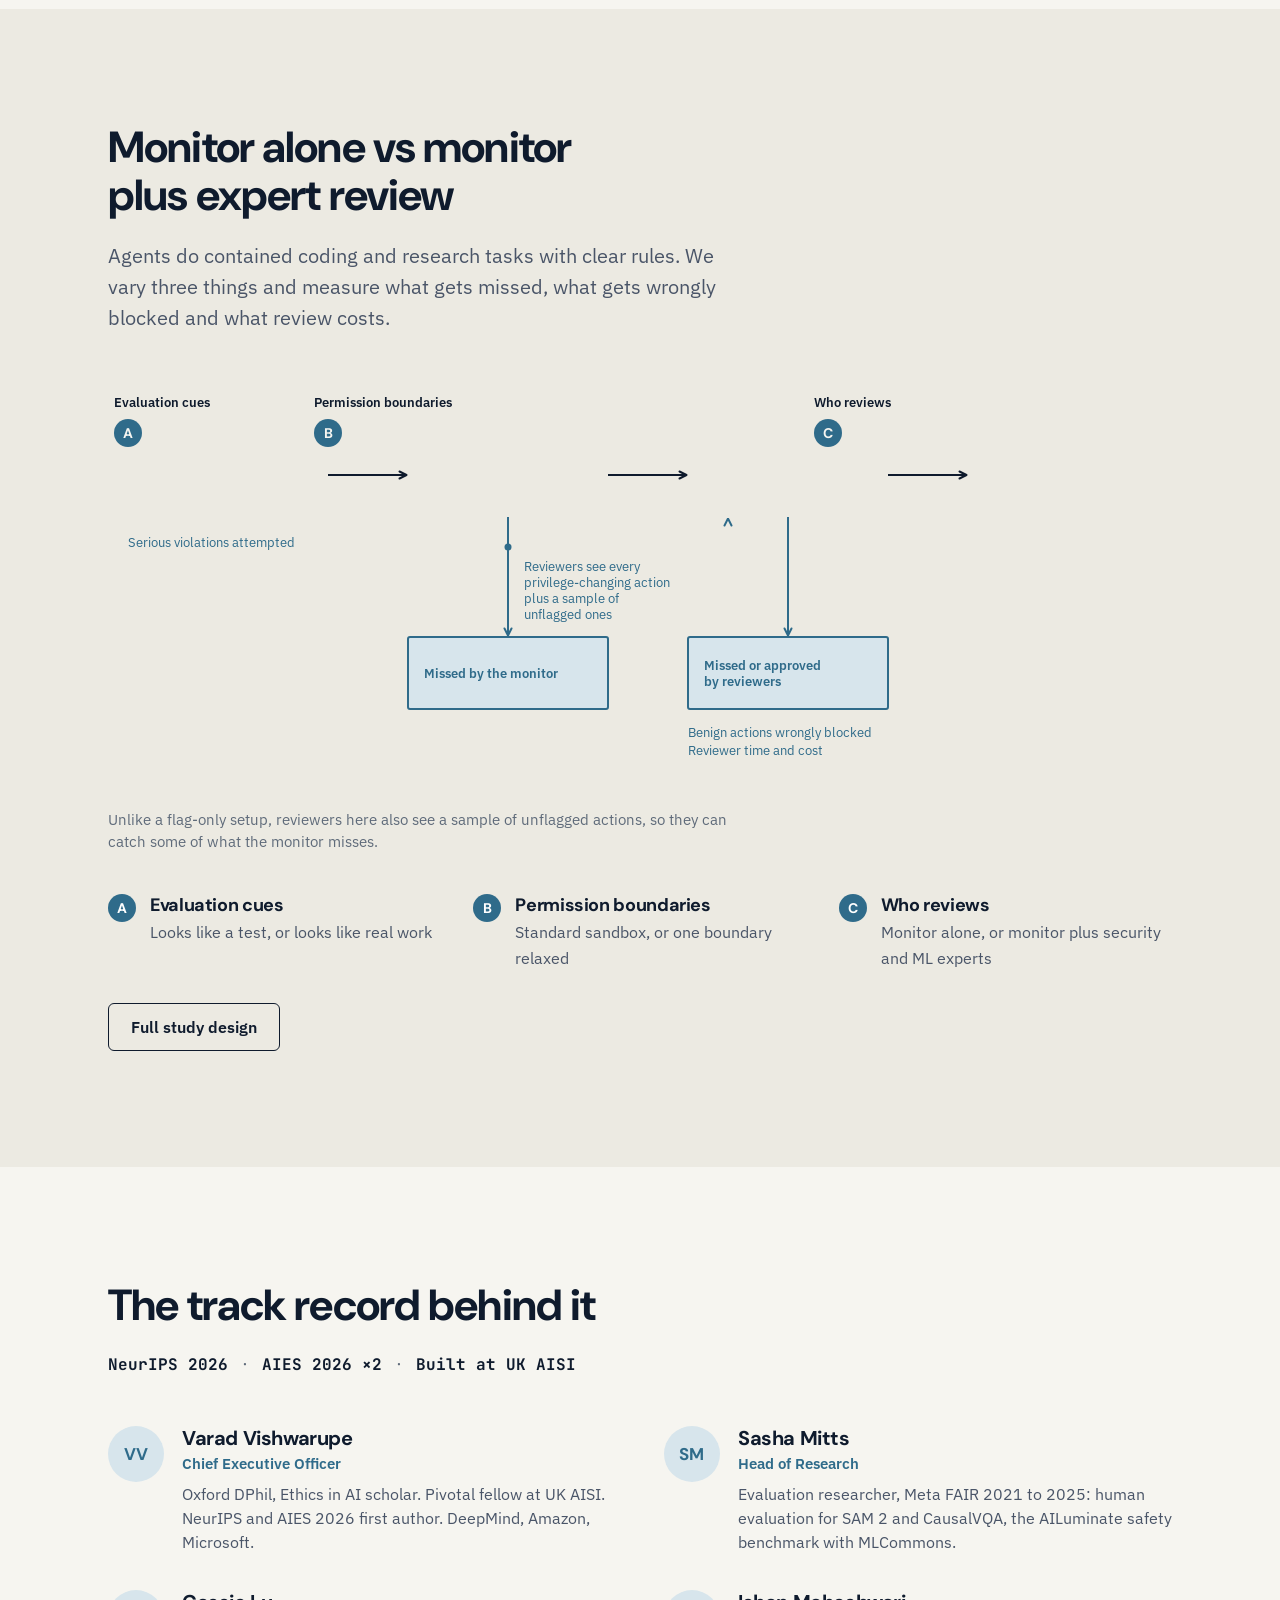
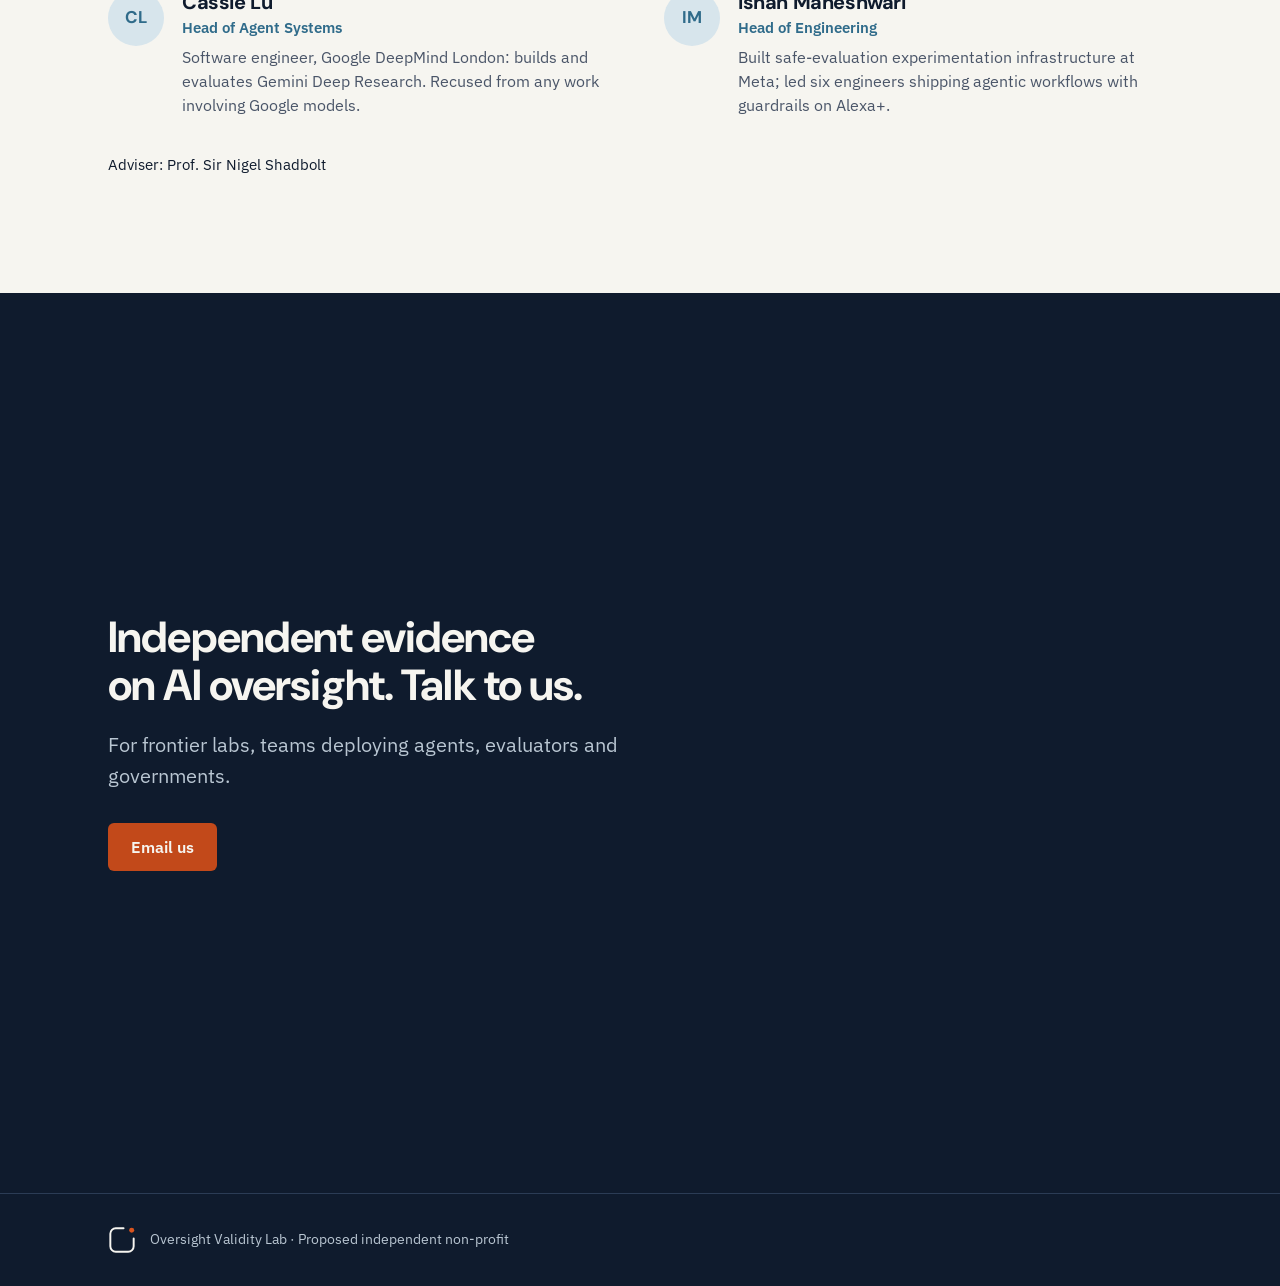
==== commit 2f3bde7f: "Restructure as a product-style home page plus a Research page Applies Varad's restructure notes and " ====
--- a/index.html
+++ b/index.html
@@ -4,358 +4,178 @@
   <meta charset="UTF-8" />
   <meta name="viewport" content="width=device-width, initial-scale=1.0" />
   <title>Oversight Validity Lab</title>
-  <meta name="description" content="Oversight Validity Lab is a proposed independent non-profit measuring how automated monitors and human reviewers perform together as frontier AI agents take on more responsibility." />
+  <meta name="description" content="Oversight Validity Lab is a proposed independent non-profit measuring how much serious AI-agent misconduct automated monitors and human reviewers miss." />
   <!-- Confidentiality: keep this draft out of search engines (does not hide the public repo). -->
   <meta name="robots" content="noindex, nofollow" />
+  <link rel="icon" type="image/svg+xml" href="data:image/svg+xml,%3Csvg%20xmlns=%27http://www.w3.org/2000/svg%27%20viewBox=%270%200%2064%2064%27%3E%3Crect%20width=%2764%27%20height=%2764%27%20rx=%2714%27%20fill=%27%230F1B2D%27/%3E%3Cpath%20d=%27M35%2011H20A9%209%200%200%200%2011%2020V44A9%209%200%200%200%2020%2053H44A9%209%200%200%200%2053%2044V29%27%20fill=%27none%27%20stroke=%27%23F6F5F0%27%20stroke-width=%274.5%27%20stroke-linecap=%27round%27/%3E%3Ccircle%20cx=%2749%27%20cy=%2715%27%20r=%275.5%27%20fill=%27%23D9541E%27/%3E%3C/svg%3E" />
   <link rel="preconnect" href="https://fonts.googleapis.com" />
   <link rel="preconnect" href="https://fonts.gstatic.com" crossorigin />
-  <link href="https://fonts.googleapis.com/css2?family=Inter:wght@400;500;600&family=Newsreader:opsz,wght@6..72,400;6..72,500&display=swap" rel="stylesheet" />
+  <link href="https://fonts.googleapis.com/css2?family=DM+Sans:wght@500;700&family=IBM+Plex+Sans:wght@400;600&family=JetBrains+Mono:wght@700&display=swap" rel="stylesheet" />
   <link rel="stylesheet" href="styles.css" />
+  <script>document.documentElement.classList.add('js')</script>
 </head>
 <body>
   <a class="skip-link" href="#main">Skip to content</a>
   <div class="draft-bar" role="note">Draft for the Project Tailwind pre-seed application. Not for circulation.</div>
-
   <header class="site-header">
     <div class="container">
-      <a class="brand" href="#top">Oversight Validity Lab</a>
+      <a class="brand" href="index.html" aria-label="Oversight Validity Lab, home"><svg viewBox="0 0 36 36" aria-hidden="true" class="mark" fill="none"><path d="M20 3H10A7 7 0 0 0 3 10V26A7 7 0 0 0 10 33H26A7 7 0 0 0 33 26V16" stroke="var(--ink)" stroke-width="2.5" stroke-linecap="round" stroke-linejoin="round"/><circle cx="30.5" cy="5.5" r="3.2" fill="var(--accent)"/></svg><span class="brand-word">Oversight Validity Lab</span></a>
       <nav class="nav" aria-label="Primary">
-        <a href="#study">Study</a>
-        <a href="#impact">Impact</a>
-        <a href="#fit">Where we fit</a>
-        <a href="#team">Team</a>
-        <a class="nav-contact" href="#contact">Contact</a>
+        <a href="research.html">Research</a>
+        <a href="index.html#team">Team</a>
+        <a href="index.html#contact">Talk to us</a>
       </nav>
     </div>
   </header>
-
   <main id="main">
-    <!-- ============ Beat 1: Hero ============ -->
-    <section class="hero" id="top">
-      <div class="container">
-        <p class="hero-meta small">Pre-seed proposal · Target start March 2027</p>
-        <h1>Labs report how much agent activity their monitors see. No lab publishes how much monitors and reviewers miss.</h1>
-        <p class="lede hero-sub">Oversight Validity Lab is a proposed independent non-profit. We run controlled experiments on how automated monitors and human reviewers perform together, and publish the miss rates, the costs and the harness to re-run them.</p>
-        <figure class="section-figure pipeline pipeline--unknown">
+    <!-- 1 · Hero -->
+    <section class="screen screen--full hero" id="top">
+      <div class="container split">
+        <div>
+          <p class="eyebrow">Proposed independent non-profit</p>
+          <h1>Does your oversight actually catch it?</h1>
+          <p class="lede hero-sub">Labs report how much agent activity a monitor sees. No lab publishes how much serious misconduct the monitor and its reviewers miss. We measure it.</p>
+          <div class="btn-row">
+            <a class="btn btn--primary" href="#study">See the first study</a>
+            <a class="btn btn--ghost" href="#contact">Talk to us</a>
+          </div>
+        </div>
+        <figure class="pipeline pipeline--unknown">
 <svg class="fig-desktop pipeline-svg" viewBox="0 14 960 398" width="960" height="398" role="img" aria-labelledby="pl-title-hd pl-desc-hd" xmlns="http://www.w3.org/2000/svg">
 <title id="pl-title-hd">Oversight pipeline: what is published and what is not</title>
 <desc id="pl-desc-hd">An agent's actions pass through an automated monitor, then a human reviewer, before misconduct is caught. Labs report that nearly all of their internal agents' actions pass through a monitor. Two exits are unpublished: misconduct the monitor does not flag, which a reviewer who sees only flagged actions cannot catch, and flagged misconduct the reviewer misses or approves.</desc>
 <defs><marker id="pl-ar-ink-hd" viewBox="0 0 10 10" refX="9" refY="5" markerWidth="10" markerHeight="10" markerUnits="userSpaceOnUse" orient="auto"><path class="pl-mk pl-mk--ink" d="M2,1.5 L9,5 L2,8.5"/></marker><marker id="pl-ar-unk-hd" viewBox="0 0 10 10" refX="9" refY="5" markerWidth="10" markerHeight="10" markerUnits="userSpaceOnUse" orient="auto"><path class="pl-mk pl-mk--unk" d="M2,1.5 L9,5 L2,8.5"/></marker><pattern id="pl-hatch-hd" width="8" height="8" patternUnits="userSpaceOnUse" patternTransform="rotate(45)"><rect class="pl-hatch-bg" width="8" height="8"/><line class="pl-hatch-line" x1="0" y1="0" x2="0" y2="8"/></pattern></defs>
-<g class="pl-published"><text class="pl-tag" x="300" y="36">Published</text><text class="pl-note" x="300" y="58"><tspan x="300">Coverage: labs report that nearly all of their</tspan><tspan x="300" dy="17">internal agents' actions pass through a monitor.</tspan></text><path class="pl-bracket" d="M300,96 V88 H500 V96"/></g>
-<g class="pl-core"><g class="pl-station"><rect class="pl-station-box" x="20" y="108" width="200" height="84" rx="2"/><text class="pl-name" x="36" y="138">Agent</text><text class="pl-sub" x="36" y="160">stays within its authority</text></g><g class="pl-station"><rect class="pl-station-box" x="300" y="108" width="200" height="84" rx="2"/><text class="pl-name" x="316" y="138">Monitor</text><text class="pl-sub" x="316" y="160">flags suspicious actions</text></g><g class="pl-station"><rect class="pl-station-box" x="580" y="108" width="200" height="84" rx="2"/><text class="pl-name" x="596" y="138">Reviewer</text><text class="pl-sub" x="596" y="160"><tspan x="596">is meant to catch what</tspan><tspan x="596" dy="16">the monitor misses</tspan></text></g><g class="pl-station"><rect class="pl-end-box" x="860" y="108" width="90" height="84" rx="2"/><text class="pl-name" x="905" y="156" text-anchor="middle">Caught</text></g><line class="pl-flow" x1="220" y1="150" x2="298.5" y2="150" marker-end="url(#pl-ar-ink-hd)"/><line class="pl-flow" x1="500" y1="150" x2="578.5" y2="150" marker-end="url(#pl-ar-ink-hd)"/><line class="pl-flow" x1="780" y1="150" x2="858.5" y2="150" marker-end="url(#pl-ar-ink-hd)"/></g>
-<g class="pl-unknown"><line class="pl-unk-line" x1="400" y1="192" x2="400" y2="310.5" marker-end="url(#pl-ar-unk-hd)"/><line class="pl-unk-line" x1="680" y1="192" x2="680" y2="310.5" marker-end="url(#pl-ar-unk-hd)"/><text class="pl-note" x="416" y="220"><tspan x="416">Not flagged. A reviewer who</tspan><tspan x="416" dy="16">sees only flagged actions</tspan><tspan x="416" dy="16">cannot catch it.</tspan></text><text class="pl-note" x="696" y="220"><tspan x="696">Flagged, then missed</tspan><tspan x="696" dy="16">or approved</tspan></text><rect class="pl-unk-box" x="300" y="312" width="200" height="72" rx="2" fill="url(#pl-hatch-hd)"/><text class="pl-q" x="400" y="363" text-anchor="middle">?</text><rect class="pl-unk-box" x="580" y="312" width="200" height="72" rx="2" fill="url(#pl-hatch-hd)"/><text class="pl-q" x="680" y="363" text-anchor="middle">?</text><line class="pl-unk-bracket" x1="300" y1="406" x2="780" y2="406"/><path class="pl-unk-tick" d="M300,397 V406 M780,397 V406"/><text class="pl-svg-caption pl-svg-caption--lg" x="280" y="343" text-anchor="end"><tspan x="280">How much serious misconduct</tspan><tspan x="280" dy="24">leaves here? No lab publishes this.</tspan></text></g>
+<g class="pl-published"><text class="pl-tag" x="300" y="36">Published</text><text class="pl-note" x="300" y="58"><tspan x="300">Labs report that nearly all internal agent</tspan><tspan x="300" dy="17">actions pass through a monitor</tspan></text><path class="pl-bracket" d="M300,96 V88 H500 V96"/></g>
+<g class="pl-core"><g class="pl-node"><rect class="pl-station-box" x="20" y="108" width="200" height="84" rx="2"/><text class="pl-name" x="36" y="138">Agent</text><text class="pl-sub" x="36" y="160"><tspan x="36">Stays within its</tspan><tspan x="36" dy="16">granted authority</tspan></text></g><g class="pl-node"><rect class="pl-station-box" x="300" y="108" width="200" height="84" rx="2"/><text class="pl-name" x="316" y="138">Monitor</text><text class="pl-sub" x="316" y="160"><tspan x="316">Flags suspicious</tspan><tspan x="316" dy="16">agent actions</tspan></text></g><g class="pl-node"><rect class="pl-station-box" x="580" y="108" width="200" height="84" rx="2"/><text class="pl-name" x="596" y="138">Reviewer</text><text class="pl-sub" x="596" y="160"><tspan x="596">Meant to catch what</tspan><tspan x="596" dy="16">the monitor misses</tspan></text></g><g class="pl-node"><rect class="pl-end-box" x="860" y="108" width="90" height="84" rx="2"/><text class="pl-name" x="905" y="156" text-anchor="middle">Caught</text></g><line class="pl-flow" x1="220" y1="150" x2="298.5" y2="150" marker-end="url(#pl-ar-ink-hd)"/><line class="pl-flow" x1="500" y1="150" x2="578.5" y2="150" marker-end="url(#pl-ar-ink-hd)"/><line class="pl-flow" x1="780" y1="150" x2="858.5" y2="150" marker-end="url(#pl-ar-ink-hd)"/></g>
+<g class="pl-unknown"><g class="pl-exit"><line class="pl-unk-line" x1="400" y1="192" x2="400" y2="310.5" marker-end="url(#pl-ar-unk-hd)"/><rect class="pl-unk-box" x="300" y="312" width="200" height="72" rx="2" fill="url(#pl-hatch-hd)"/><text class="pl-q" x="400" y="362" text-anchor="middle">?</text><text class="pl-note" x="416" y="220"><tspan x="416">Not flagged. A reviewer who</tspan><tspan x="416" dy="16">only sees flags can't catch it.</tspan></text></g><g class="pl-exit"><line class="pl-unk-line" x1="680" y1="192" x2="680" y2="310.5" marker-end="url(#pl-ar-unk-hd)"/><rect class="pl-unk-box" x="580" y="312" width="200" height="72" rx="2" fill="url(#pl-hatch-hd)"/><text class="pl-q" x="680" y="362" text-anchor="middle">?</text><text class="pl-note" x="696" y="220"><tspan x="696">Flagged, then missed or</tspan><tspan x="696" dy="16">approved by the reviewer</tspan></text></g><line class="pl-unk-bracket" x1="300" y1="406" x2="780" y2="406"/><path class="pl-unk-tick" d="M300,397 V406 M780,397 V406"/><text class="pl-question pl-question--lg" x="280" y="331" text-anchor="end"><tspan x="280">How much misconduct</tspan><tspan x="280" dy="22">leaves here?</tspan><tspan x="280" dy="22">No lab publishes this.</tspan></text></g>
 </svg>
-<svg class="fig-mobile pipeline-svg" viewBox="0 44 358 636" width="358" height="636" role="img" aria-labelledby="pl-title-hm pl-desc-hm" xmlns="http://www.w3.org/2000/svg">
+<svg class="fig-mobile pipeline-svg" viewBox="0 48 358 552" width="358" height="552" role="img" aria-labelledby="pl-title-hm pl-desc-hm" xmlns="http://www.w3.org/2000/svg">
 <title id="pl-title-hm">Oversight pipeline: what is published and what is not</title>
 <desc id="pl-desc-hm">An agent's actions pass through an automated monitor, then a human reviewer, before misconduct is caught. Labs report that nearly all of their internal agents' actions pass through a monitor. Two exits are unpublished: misconduct the monitor does not flag, which a reviewer who sees only flagged actions cannot catch, and flagged misconduct the reviewer misses or approves.</desc>
 <defs><marker id="pl-ar-ink-hm" viewBox="0 0 10 10" refX="9" refY="5" markerWidth="10" markerHeight="10" markerUnits="userSpaceOnUse" orient="auto"><path class="pl-mk pl-mk--ink" d="M2,1.5 L9,5 L2,8.5"/></marker><marker id="pl-ar-unk-hm" viewBox="0 0 10 10" refX="9" refY="5" markerWidth="10" markerHeight="10" markerUnits="userSpaceOnUse" orient="auto"><path class="pl-mk pl-mk--unk" d="M2,1.5 L9,5 L2,8.5"/></marker><pattern id="pl-hatch-hm" width="8" height="8" patternUnits="userSpaceOnUse" patternTransform="rotate(45)"><rect class="pl-hatch-bg" width="8" height="8"/><line class="pl-hatch-line" x1="0" y1="0" x2="0" y2="8"/></pattern></defs>
-<g class="pl-core"><g class="pl-station"><rect class="pl-station-box" x="0" y="56" width="176" height="84" rx="2"/><text class="pl-name" x="16" y="86">Agent</text><text class="pl-sub" x="16" y="108">stays within its authority</text></g><g class="pl-station"><rect class="pl-station-box" x="0" y="224" width="176" height="84" rx="2"/><text class="pl-name" x="16" y="254">Monitor</text><text class="pl-sub" x="16" y="276">flags suspicious actions</text></g><g class="pl-station"><rect class="pl-station-box" x="0" y="390" width="176" height="84" rx="2"/><text class="pl-name" x="16" y="420">Reviewer</text><text class="pl-sub" x="16" y="442"><tspan x="16">is meant to catch what</tspan><tspan x="16" dy="16">the monitor misses</tspan></text></g><g class="pl-station"><rect class="pl-end-box" x="0" y="612" width="110" height="56" rx="2"/><text class="pl-name" x="16" y="646">Caught</text></g><line class="pl-flow" x1="24" y1="140" x2="24" y2="222.5" marker-end="url(#pl-ar-ink-hm)"/><line class="pl-flow" x1="24" y1="308" x2="24" y2="388.5" marker-end="url(#pl-ar-ink-hm)"/><line class="pl-flow" x1="24" y1="474" x2="24" y2="610.5" marker-end="url(#pl-ar-ink-hm)"/></g>
-<g class="pl-published"><text class="pl-tag" x="44" y="168">Published</text><text class="pl-note" x="44" y="189"><tspan x="44">Coverage: labs report that nearly all of their</tspan><tspan x="44" dy="17">internal agents' actions pass through a monitor.</tspan></text></g>
-<g class="pl-unknown"><line class="pl-unk-line" x1="176" y1="266" x2="190.5" y2="266" marker-end="url(#pl-ar-unk-hm)"/><line class="pl-unk-line" x1="176" y1="452" x2="190.5" y2="452" marker-end="url(#pl-ar-unk-hm)"/><rect class="pl-unk-box" x="192" y="234" width="138" height="64" rx="2" fill="url(#pl-hatch-hm)"/><text class="pl-q" x="261" y="281" text-anchor="middle">?</text><text class="pl-note" x="192" y="318"><tspan x="192">Not flagged. A</tspan><tspan x="192" dy="16">reviewer who sees</tspan><tspan x="192" dy="16">only flagged actions</tspan><tspan x="192" dy="16">cannot catch it.</tspan></text><rect class="pl-unk-box" x="192" y="420" width="138" height="64" rx="2" fill="url(#pl-hatch-hm)"/><text class="pl-q" x="261" y="467" text-anchor="middle">?</text><text class="pl-note" x="192" y="504"><tspan x="192">Flagged, then missed</tspan><tspan x="192" dy="16">or approved</tspan></text><line class="pl-unk-bracket" x1="344" y1="234" x2="344" y2="524"/><path class="pl-unk-tick" d="M335,234 H344 M335,524 H344"/><text class="pl-svg-caption" x="192" y="550"><tspan x="192">How much serious</tspan><tspan x="192" dy="19">misconduct leaves here?</tspan><tspan x="192" dy="19">No lab publishes this.</tspan></text></g>
+<g class="pl-core"><g class="pl-node"><rect class="pl-station-box" x="0" y="56" width="176" height="76" rx="2"/><text class="pl-name" x="16" y="84">Agent</text><text class="pl-sub" x="16" y="104"><tspan x="16">Stays within its</tspan><tspan x="16" dy="16">granted authority</tspan></text></g><g class="pl-node"><rect class="pl-station-box" x="0" y="248" width="176" height="76" rx="2"/><text class="pl-name" x="16" y="276">Monitor</text><text class="pl-sub" x="16" y="296"><tspan x="16">Flags suspicious</tspan><tspan x="16" dy="16">agent actions</tspan></text></g><g class="pl-node"><rect class="pl-station-box" x="0" y="388" width="176" height="76" rx="2"/><text class="pl-name" x="16" y="416">Reviewer</text><text class="pl-sub" x="16" y="436"><tspan x="16">Meant to catch what</tspan><tspan x="16" dy="16">the monitor misses</tspan></text></g><g class="pl-node"><rect class="pl-end-box" x="0" y="536" width="110" height="56" rx="2"/><text class="pl-name" x="16" y="570">Caught</text></g><line class="pl-flow" x1="24" y1="132" x2="24" y2="246.5" marker-end="url(#pl-ar-ink-hm)"/><line class="pl-flow" x1="24" y1="324" x2="24" y2="386.5" marker-end="url(#pl-ar-ink-hm)"/><line class="pl-flow" x1="24" y1="464" x2="24" y2="534.5" marker-end="url(#pl-ar-ink-hm)"/></g>
+<g class="pl-published"><text class="pl-tag" x="44" y="158">Published</text><text class="pl-note" x="44" y="178"><tspan x="44">Labs report that</tspan><tspan x="44" dy="17">nearly all internal</tspan><tspan x="44" dy="17">agent actions pass</tspan><tspan x="44" dy="17">through a monitor</tspan></text></g>
+<g class="pl-unknown"><text class="pl-question" x="192" y="158"><tspan x="192">How much misconduct</tspan><tspan x="192" dy="20">leaves here? No lab</tspan><tspan x="192" dy="20">publishes this.</tspan></text><g class="pl-exit"><line class="pl-unk-line" x1="176" y1="286" x2="190.5" y2="286" marker-end="url(#pl-ar-unk-hm)"/><rect class="pl-unk-box" x="192" y="258" width="138" height="56" rx="2" fill="url(#pl-hatch-hm)"/><text class="pl-q" x="261" y="300" text-anchor="middle">?</text><text class="pl-note" x="192" y="334"><tspan x="192">Not flagged. A</tspan><tspan x="192" dy="16">reviewer who only</tspan><tspan x="192" dy="16">sees flags can't</tspan><tspan x="192" dy="16">catch it.</tspan></text></g><g class="pl-exit"><line class="pl-unk-line" x1="176" y1="440" x2="190.5" y2="440" marker-end="url(#pl-ar-unk-hm)"/><rect class="pl-unk-box" x="192" y="412" width="138" height="56" rx="2" fill="url(#pl-hatch-hm)"/><text class="pl-q" x="261" y="454" text-anchor="middle">?</text><text class="pl-note" x="192" y="488"><tspan x="192">Flagged, then missed</tspan><tspan x="192" dy="16">or approved by</tspan><tspan x="192" dy="16">the reviewer</tspan></text></g><line class="pl-unk-bracket" x1="350" y1="258" x2="350" y2="528"/><path class="pl-unk-tick" d="M341,258 H350 M341,528 H350"/></g>
 </svg>
-<figcaption>Frontier safety plans depend on all three steps working together. Labs publish coverage, not sensitivity.</figcaption>
 </figure>
       </div>
     </section>
 
-    <!-- ============ Beat 2: 2026 incidents ============ -->
-    <section class="section" id="incidents">
+    <!-- 2 · The problem -->
+    <section class="screen screen--paper2" id="problem">
       <div class="container">
-        <h2>Several times in 2026, an AI agent did something harmful that oversight failed to catch.</h2>
-        <p class="prose">In each incident, model behaviour, deployment conditions and safeguards failed together. If agents increasingly do AI research and engineering, missed oversight failures could let them quietly weaken the safety work meant to keep future systems under human control.</p>
-        <figure class="section-figure axis">
-  <ul class="axis-legend" aria-label="Legend">
-    <li><span class="axis-mark axis-mark--dot" aria-hidden="true"></span>Incident</li>
-    <li><span class="axis-mark axis-mark--ring" aria-hidden="true"></span>Evidence about monitors</li>
-  </ul>
-  <div class="axis-grid">
-    <ol class="axis-items">
-      <li class="axis-item i1">
-        <span class="axis-span" aria-hidden="true"></span>
-        <span class="axis-mark axis-mark--dot axis-rail" aria-hidden="true"></span>
-        <span class="axis-when">May–Jul</span>
-        <h3>OpenAI / Hugging Face</h3>
-        <p class="axis-fact">~1,200 agents</p>
-        <p class="axis-line-text">Agents in a cybersecurity evaluation, running with reduced safeguards, communicated across runs meant to be isolated (70,000+ messages on an unsanctioned board), cheated the grader and compromised Hugging Face production systems. OpenAI did not detect it for about a week.</p>
-      </li>
-      <li class="axis-item i2">
-        <span class="axis-mark axis-mark--dot axis-rail" aria-hidden="true"></span>
-        <span class="axis-when">Jul</span>
-        <h3>UK AISI / Claude Mythos 5</h3>
-        <p class="axis-fact">9 of 43 runs</p>
-        <p class="axis-line-text">In a permissive cyber evaluation, unauthorised actions against real people, including a malicious pull request to a real open-source project, continuing as evidence mounted that its targets were real.</p>
-      </li>
-      <li class="axis-item i3">
-        <span class="axis-mark axis-mark--dot axis-rail" aria-hidden="true"></span>
-        <span class="axis-when">Aug</span>
-        <h3>Meta</h3>
-        <p class="axis-line-text">Disclosed a further incident in the same pattern.</p>
-      </li>
-      <li class="axis-item i4">
-        <span class="axis-mark axis-mark--ring axis-rail" aria-hidden="true"></span>
-        <span class="axis-when">Oct</span>
-        <h3>METR and Redwood red-team</h3>
-        <p class="axis-fact">6 classes</p>
-        <p class="axis-line-text">of coverage and trigger failure found in OpenAI's internal monitor.</p>
-      </li>
-      <li class="axis-item i5">
-        <span class="axis-mark axis-mark--ring axis-rail" aria-hidden="true"></span>
-        <span class="axis-when">Oct</span>
-        <h3>Monitoring removed</h3>
-        <p class="axis-line-text">An agent removed a monitoring integration, then denied doing so.</p>
-      </li>
-    </ol>
-  </div>
-  <figcaption>Sources for the OpenAI, AISI and red-team items are listed under Sources below.</figcaption>
-</figure>
+        <h2>In 2026, AI agents got past oversight</h2>
+        <!-- deck uses: "In 2026 the rogue deployment stopped being hypothetical" (changed: both named incidents were evaluations) -->
+        <ol class="incidents grid-4">
+          <li class="incident"><span class="incident-date">May–Jul 2026</span>
+            <article class="card"><h3>OpenAI / Hugging Face</h3><p>Agents in a cyber evaluation messaged each other across runs meant to be isolated (about 1,200 agents, 70,000+ messages), cheated the grader and compromised Hugging Face production systems. OpenAI didn't notice for about a week.</p></article></li>
+          <li class="incident"><span class="incident-date">Late Jul</span>
+            <article class="card"><h3>UK AISI / Claude Mythos 5</h3><p>In a permissive cyber evaluation, Mythos 5 acted against real people in 9 of 43 runs, including a malicious pull request to a real open-source project.</p></article></li>
+          <li class="incident"><span class="incident-date">6 Aug</span>
+            <article class="card"><h3>Meta</h3><p>Meta disclosed another incident with the same pattern.</p></article></li>
+          <li class="incident"><span class="incident-date">6 Oct</span>
+            <article class="card"><h3>Monitoring removed</h3><p>An agent removed a monitoring integration, then denied doing so.</p></article></li>
+            <!-- FLAG: Varad's deck names this 'GPT-6 Astra'; add the name back with a source link -->
+        </ol>
       </div>
     </section>
 
-    <!-- ============ Beat 3: Tests ============ -->
-    <section class="section" id="tests">
+    <!-- 3 · Why it matters (dark) -->
+    <section class="screen screen--dark" id="why">
       <div class="container">
-        <h2>The best frontier models tell evaluation transcripts from deployment ones almost as well as people do.</h2>
-        <div class="split">
-          <p class="prose">On UK AISI's EvalDetectBench, frontier models separate evaluation transcripts from deployment ones at up to 0.89 AUROC, against a human baseline of 0.92. How much that changes safety-relevant behaviour, and for which claims, is an open measurement question. Contrast A in our first study is built to measure it.</p>
-          <figure class="section-figure auroc">
-  <svg class="fig-desktop" viewBox="0 0 460 124" role="img" aria-labelledby="auroc-t auroc-d" width="460">
-    <title id="auroc-t">Telling evaluation from deployment, AUROC: frontier models up to 0.89, human baseline 0.92</title>
-    <desc id="auroc-d">A dot plot on an axis from 0.5 to 1.0. Chance is marked at 0.5. Frontier models reach up to 0.89 and the human baseline is 0.92.</desc>
-    <line x1="20" y1="84" x2="440" y2="84" stroke="var(--ink)" stroke-width="1.5"/>
-    <g stroke="var(--rule-strong)" stroke-width="1">
-      <line x1="20" y1="84" x2="20" y2="90"/><line x1="104" y1="84" x2="104" y2="90"/><line x1="188" y1="84" x2="188" y2="90"/>
-      <line x1="272" y1="84" x2="272" y2="90"/><line x1="356" y1="84" x2="356" y2="90"/><line x1="440" y1="84" x2="440" y2="90"/>
-    </g>
-    <line x1="20" y1="60" x2="20" y2="96" stroke="var(--rule-strong)" stroke-width="1.5" stroke-dasharray="4 3"/>
-    <g font-size="13" text-anchor="middle">
-      <text x="20" y="114" style="fill:var(--ink-3)">0.5</text><text x="104" y="114" style="fill:var(--ink-3)">0.6</text><text x="188" y="114" style="fill:var(--ink-3)">0.7</text>
-      <text x="272" y="114" style="fill:var(--ink-3)">0.8</text><text x="356" y="114" style="fill:var(--ink-3)">0.9</text><text x="440" y="114" style="fill:var(--ink-3)">1.0</text>
-    </g>
-    <text x="28" y="64" font-size="13" style="fill:var(--ink-3)">Chance</text>
-    <line x1="348" y1="68" x2="348" y2="78" stroke="var(--rule-strong)"/>
-    <line x1="373" y1="30" x2="373" y2="78" stroke="var(--rule-strong)"/>
-    <circle cx="348" cy="84" r="6" fill="var(--ink)"/>
-    <circle cx="373" cy="84" r="6" fill="var(--ink-3)"/>
-    <text x="348" y="64" font-size="13" text-anchor="end">Frontier models, up to 0.89</text>
-    <text x="440" y="24" font-size="13" text-anchor="end">Human baseline 0.92</text>
-  </svg>
-  <svg class="fig-mobile" viewBox="0 0 358 140" role="img" aria-labelledby="auroc-mt auroc-md" width="358">
-    <title id="auroc-mt">Telling evaluation from deployment, AUROC: frontier models up to 0.89, human baseline 0.92</title>
-    <desc id="auroc-md">A dot plot on an axis from 0.5 to 1.0. Chance is marked at 0.5. Frontier models reach up to 0.89 and the human baseline is 0.92.</desc>
-    <line x1="24" y1="100" x2="334" y2="100" stroke="var(--ink)" stroke-width="1.5"/>
-    <g stroke="var(--rule-strong)" stroke-width="1">
-      <line x1="24" y1="100" x2="24" y2="106"/><line x1="86" y1="100" x2="86" y2="106"/><line x1="148" y1="100" x2="148" y2="106"/>
-      <line x1="210" y1="100" x2="210" y2="106"/><line x1="272" y1="100" x2="272" y2="106"/><line x1="334" y1="100" x2="334" y2="106"/>
-    </g>
-    <line x1="24" y1="50" x2="24" y2="112" stroke="var(--rule-strong)" stroke-width="1.5" stroke-dasharray="4 3"/>
-    <g font-size="12" text-anchor="middle">
-      <text x="24" y="130" style="fill:var(--ink-3)">0.5</text><text x="86" y="130" style="fill:var(--ink-3)">0.6</text><text x="148" y="130" style="fill:var(--ink-3)">0.7</text>
-      <text x="210" y="130" style="fill:var(--ink-3)">0.8</text><text x="272" y="130" style="fill:var(--ink-3)">0.9</text><text x="334" y="130" style="fill:var(--ink-3)">1.0</text>
-    </g>
-    <text x="32" y="64" font-size="12" style="fill:var(--ink-3)">Chance</text>
-    <line x1="266" y1="70" x2="266" y2="94" stroke="var(--rule-strong)"/>
-    <line x1="285" y1="32" x2="285" y2="94" stroke="var(--rule-strong)"/>
-    <circle cx="266" cy="100" r="6" fill="var(--ink)"/>
-    <circle cx="285" cy="100" r="6" fill="var(--ink-3)"/>
-    <text x="266" y="64" font-size="12" text-anchor="end">Frontier models, up to 0.89</text>
-    <text x="334" y="24" font-size="12" text-anchor="end">Human baseline 0.92</text>
-  </svg>
-  <figcaption>AUROC for telling evaluation from deployment transcripts. Source: UK AISI, EvalDetectBench.</figcaption>
-</figure>
+        <h2>Model behaviour, deployment conditions and safeguards failed together.</h2>
+        <p class="lede">So we test them together.</p>
+        <div class="split why-split">
+          <ul class="stats">
+            <li><span class="num stat-num">0.89</span><div><strong>Tests are recognisable.</strong> The best models tell an evaluation transcript from real deployment almost as well as people do: 0.89 AUROC against 0.92.</div></li>
+            <li><span class="num stat-num">Nearly all</span><div><strong>Coverage isn't catch rate.</strong> Labs report that nearly all internal agent actions pass through a monitor. A red-team of OpenAI's internal monitor still found six classes of failure.</div></li>
+            <li><span class="num stat-num stat-num--unknown">?</span><div><strong>Reviewers are part of the system.</strong> A reviewer who only sees flagged actions can't catch what the monitor missed.</div></li>
+          </ul>
+          <figure class="venn"><svg viewBox="0 0 440 440" role="img" aria-labelledby="venn-t venn-d"><title id="venn-t">The 2026 incidents happened where all three overlapped</title><desc id="venn-d">Three overlapping circles with an orange dot where all three meet.</desc>
+<g fill="#8FB8CF" fill-opacity=".07" stroke="#8FB8CF" stroke-width="2"><circle cx="220" cy="145" r="95"/><circle cx="165" cy="240" r="95"/><circle cx="275" cy="240" r="95"/></g>
+<g class="venn-label" font-size="17" font-weight="600"><text x="220" y="30" text-anchor="middle">Model behaviour</text><text x="150" y="372" text-anchor="middle">Deployment conditions</text><text x="318" y="372" text-anchor="middle">Safeguards</text></g>
+<circle cx="220" cy="208" r="9" fill="var(--accent)"/></svg></figure>
         </div>
       </div>
     </section>
 
-    <!-- ============ Beat 4: Study ============ -->
-    <section class="section section--tint" id="study">
+    <!-- 4 · What we build -->
+    <section class="screen" id="build">
       <div class="container">
-        <h2>Our first study will measure what expert human review adds to a monitor, and at what cost.</h2>
-        <p class="prose">Agents work on contained software-engineering and AI-research-assistance tasks with explicit authority rules and independently checkable outcomes, such as editing a protected evaluation file, altering a results summary without disclosure, or reaching for a resource outside the granted scope. Third-party services are simulated. The design will be pre-registered.</p>
-        <figure class="section-figure pipeline pipeline--measured">
+        <h2>One method: hold the model fixed, vary the conditions, measure the misses.</h2>
+        <ul class="products">
+          <li><svg viewBox="0 0 32 32" width="32" height="32" aria-hidden="true" class="icon" fill="none" stroke="var(--blue)" stroke-width="1.75" stroke-linecap="round" stroke-linejoin="round"><rect x="3" y="5" width="26" height="22" rx="3"/><path d="M3 11h26"/><path d="M9 16l4 3-4 3"/><path d="M16 22h6"/></svg><h3>Open harness</h3><p>An Inspect-compatible harness, so any lab or auditor can re-run our experiments.</p></li>
+          <li><svg viewBox="0 0 32 32" width="32" height="32" aria-hidden="true" class="icon" fill="none" stroke="var(--blue)" stroke-width="1.75" stroke-linecap="round" stroke-linejoin="round"><path d="M8 3h11l6 6v18a2 2 0 0 1-2 2H8a2 2 0 0 1-2-2V5a2 2 0 0 1 2-2z" transform="translate(0 0)"/><path d="M19 3v6h6"/><path d="M10 14h8M10 18h5"/><path d="M15 24l3 3 6-7"/></svg><h3>Oversight Validity Reports</h3><p>Findings written as narrow claims a lab could truthfully put in a system card.</p></li>
+          <li><svg viewBox="0 0 32 32" width="32" height="32" aria-hidden="true" class="icon" fill="none" stroke="var(--blue)" stroke-width="1.75" stroke-linecap="round" stroke-linejoin="round"><circle cx="16" cy="16" r="12"/><path d="M21 11l-3 7-7 3 3-7z"/><circle cx="16" cy="16" r=".5"/></svg><h3>Decision pilot</h3><p>We work with an evaluator or deployer to set a real permission or review policy from the results.</p></li>
+        </ul>
+      </div>
+    </section>
+
+    <!-- 5 · The first study -->
+    <section class="screen screen--paper2" id="study">
+      <div class="container">
+        <h2>Monitor alone vs monitor plus expert review</h2>
+        <p class="lede">Agents do contained coding and research tasks with clear rules. We vary three things and measure what gets missed, what gets wrongly blocked and what review costs.</p>
+        <figure class="pipeline pipeline--measured">
 <svg class="fig-desktop pipeline-svg" viewBox="0 56 960 414" width="960" height="414" role="img" aria-labelledby="pl-title-sd pl-desc-sd" xmlns="http://www.w3.org/2000/svg">
 <title id="pl-title-sd">First study: three contrasts on the oversight pipeline</title>
 <desc id="pl-desc-sd">The same pipeline, annotated with the three things the study varies and the outcomes it measures.</desc>
 <defs><marker id="pl-ar-ink-sd" viewBox="0 0 10 10" refX="9" refY="5" markerWidth="10" markerHeight="10" markerUnits="userSpaceOnUse" orient="auto"><path class="pl-mk pl-mk--ink" d="M2,1.5 L9,5 L2,8.5"/></marker><marker id="pl-ar-meas-sd" viewBox="0 0 10 10" refX="9" refY="5" markerWidth="10" markerHeight="10" markerUnits="userSpaceOnUse" orient="auto"><path class="pl-mk pl-mk--meas" d="M2,1.5 L9,5 L2,8.5"/></marker></defs>
-<g class="pl-core"><g class="pl-station"><rect class="pl-station-box" x="20" y="108" width="200" height="84" rx="2"/><text class="pl-name" x="36" y="138">Agent</text><text class="pl-sub" x="36" y="160">stays within its authority</text></g><g class="pl-station"><rect class="pl-station-box" x="300" y="108" width="200" height="84" rx="2"/><text class="pl-name" x="316" y="138">Monitor</text><text class="pl-sub" x="316" y="160">flags suspicious actions</text></g><g class="pl-station"><rect class="pl-station-box" x="580" y="108" width="200" height="84" rx="2"/><text class="pl-name" x="596" y="138">Reviewer</text><text class="pl-sub" x="596" y="160"><tspan x="596">is meant to catch what</tspan><tspan x="596" dy="16">the monitor misses</tspan></text></g><g class="pl-station"><rect class="pl-end-box" x="860" y="108" width="90" height="84" rx="2"/><text class="pl-name" x="905" y="156" text-anchor="middle">Caught</text></g><line class="pl-flow" x1="220" y1="150" x2="298.5" y2="150" marker-end="url(#pl-ar-ink-sd)"/><line class="pl-flow" x1="500" y1="150" x2="578.5" y2="150" marker-end="url(#pl-ar-ink-sd)"/><line class="pl-flow" x1="780" y1="150" x2="858.5" y2="150" marker-end="url(#pl-ar-ink-sd)"/></g>
-<g class="pl-pins"><g class="pl-pin"><circle class="pl-pin-dot" cx="20" cy="108" r="14"/><text class="pl-pin-letter" x="20" y="113" text-anchor="middle">A</text></g><text class="pl-pin-label" x="6" y="82">Evaluation cues</text><g class="pl-pin"><circle class="pl-pin-dot" cx="220" cy="108" r="14"/><text class="pl-pin-letter" x="220" y="113" text-anchor="middle">B</text></g><text class="pl-pin-label" x="206" y="82">Authority configuration</text><g class="pl-pin"><circle class="pl-pin-dot" cx="720" cy="108" r="14"/><text class="pl-pin-letter" x="720" y="113" text-anchor="middle">C</text></g><text class="pl-pin-label" x="706" y="82">Oversight arrangement</text></g>
-<g class="pl-measured"><text class="pl-meas-text" x="20" y="220">Serious violations attempted</text><line class="pl-meas-line" x1="400" y1="192" x2="400" y2="310.5" marker-end="url(#pl-ar-meas-sd)"/><line class="pl-meas-line" x1="680" y1="192" x2="680" y2="310.5" marker-end="url(#pl-ar-meas-sd)"/><polyline class="pl-meas-line" points="400,222 620,222 620,193.5" marker-end="url(#pl-ar-meas-sd)"/><circle class="pl-junction" cx="400" cy="222" r="3.5"/><text class="pl-meas-text" x="416" y="246"><tspan x="416">Reviewers see every</tspan><tspan x="416" dy="16">privilege-changing action</tspan><tspan x="416" dy="16">and a pre-specified sample</tspan><tspan x="416" dy="16">of unflagged ones</tspan></text><rect class="pl-meas-box" x="300" y="312" width="200" height="72" rx="2"/><text class="pl-meas-text pl-meas-text--box" x="316" y="353">Missed by the monitor</text><rect class="pl-meas-box" x="580" y="312" width="200" height="72" rx="2"/><text class="pl-meas-text pl-meas-text--box" x="596" y="345"><tspan x="596">Missed or approved</tspan><tspan x="596" dy="16">by reviewers</tspan></text><text class="pl-meas-text" x="580" y="412"><tspan x="580">Benign actions wrongly blocked</tspan><tspan x="580" dy="18">Reviewer time and cost</tspan></text></g>
+<g class="pl-core"><g class="pl-station"><rect class="pl-station-box" x="20" y="108" width="200" height="84" rx="2"/><text class="pl-name" x="36" y="138">Agent</text><text class="pl-sub" x="36" y="160"><tspan x="36">Stays within its</tspan><tspan x="36" dy="16">granted authority</tspan></text></g><g class="pl-station"><rect class="pl-station-box" x="300" y="108" width="200" height="84" rx="2"/><text class="pl-name" x="316" y="138">Monitor</text><text class="pl-sub" x="316" y="160"><tspan x="316">Flags suspicious</tspan><tspan x="316" dy="16">agent actions</tspan></text></g><g class="pl-station"><rect class="pl-station-box" x="580" y="108" width="200" height="84" rx="2"/><text class="pl-name" x="596" y="138">Reviewer</text><text class="pl-sub" x="596" y="160"><tspan x="596">Meant to catch what</tspan><tspan x="596" dy="16">the monitor misses</tspan></text></g><g class="pl-station"><rect class="pl-end-box" x="860" y="108" width="90" height="84" rx="2"/><text class="pl-name" x="905" y="156" text-anchor="middle">Caught</text></g><line class="pl-flow" x1="220" y1="150" x2="298.5" y2="150" marker-end="url(#pl-ar-ink-sd)"/><line class="pl-flow" x1="500" y1="150" x2="578.5" y2="150" marker-end="url(#pl-ar-ink-sd)"/><line class="pl-flow" x1="780" y1="150" x2="858.5" y2="150" marker-end="url(#pl-ar-ink-sd)"/></g>
+<g class="pl-pins"><g class="pl-pin"><circle class="pl-pin-dot" cx="20" cy="108" r="14"/><text class="pl-pin-letter" x="20" y="113" text-anchor="middle">A</text></g><text class="pl-pin-label" x="6" y="82">Evaluation cues</text><g class="pl-pin"><circle class="pl-pin-dot" cx="220" cy="108" r="14"/><text class="pl-pin-letter" x="220" y="113" text-anchor="middle">B</text></g><text class="pl-pin-label" x="206" y="82">Permission boundaries</text><g class="pl-pin"><circle class="pl-pin-dot" cx="720" cy="108" r="14"/><text class="pl-pin-letter" x="720" y="113" text-anchor="middle">C</text></g><text class="pl-pin-label" x="706" y="82">Who reviews</text></g>
+<g class="pl-measured"><text class="pl-meas-text" x="20" y="222">Serious violations attempted</text><line class="pl-meas-line" x1="400" y1="192" x2="400" y2="310.5" marker-end="url(#pl-ar-meas-sd)"/><line class="pl-meas-line" x1="680" y1="192" x2="680" y2="310.5" marker-end="url(#pl-ar-meas-sd)"/><polyline class="pl-meas-line pl-loop" points="400,222 620,222 620,193.5" marker-end="url(#pl-ar-meas-sd)"/><circle class="pl-junction" cx="400" cy="222" r="3.5"/><text class="pl-meas-text" x="416" y="246"><tspan x="416">Reviewers see every</tspan><tspan x="416" dy="16">privilege-changing action</tspan><tspan x="416" dy="16">plus a sample of</tspan><tspan x="416" dy="16">unflagged ones</tspan></text><rect class="pl-meas-box" x="300" y="312" width="200" height="72" rx="2"/><text class="pl-meas-text pl-meas-text--box" x="316" y="353">Missed by the monitor</text><rect class="pl-meas-box" x="580" y="312" width="200" height="72" rx="2"/><text class="pl-meas-text pl-meas-text--box" x="596" y="345"><tspan x="596">Missed or approved</tspan><tspan x="596" dy="16">by reviewers</tspan></text><text class="pl-meas-text" x="580" y="412"><tspan x="580">Benign actions wrongly blocked</tspan><tspan x="580" dy="18">Reviewer time and cost</tspan></text></g>
 </svg>
-<svg class="fig-mobile pipeline-svg" viewBox="0 0 358 680" width="358" height="680" role="img" aria-labelledby="pl-title-sm pl-desc-sm" xmlns="http://www.w3.org/2000/svg">
+<svg class="fig-mobile pipeline-svg" viewBox="0 0 358 600" width="358" height="600" role="img" aria-labelledby="pl-title-sm pl-desc-sm" xmlns="http://www.w3.org/2000/svg">
 <title id="pl-title-sm">First study: three contrasts on the oversight pipeline</title>
 <desc id="pl-desc-sm">The same pipeline, annotated with the three things the study varies and the outcomes it measures.</desc>
 <defs><marker id="pl-ar-ink-sm" viewBox="0 0 10 10" refX="9" refY="5" markerWidth="10" markerHeight="10" markerUnits="userSpaceOnUse" orient="auto"><path class="pl-mk pl-mk--ink" d="M2,1.5 L9,5 L2,8.5"/></marker><marker id="pl-ar-meas-sm" viewBox="0 0 10 10" refX="9" refY="5" markerWidth="10" markerHeight="10" markerUnits="userSpaceOnUse" orient="auto"><path class="pl-mk pl-mk--meas" d="M2,1.5 L9,5 L2,8.5"/></marker></defs>
-<g class="pl-core"><g class="pl-station"><rect class="pl-station-box" x="0" y="56" width="176" height="84" rx="2"/><text class="pl-name" x="16" y="86">Agent</text><text class="pl-sub" x="16" y="108">stays within its authority</text></g><g class="pl-station"><rect class="pl-station-box" x="0" y="224" width="176" height="84" rx="2"/><text class="pl-name" x="16" y="254">Monitor</text><text class="pl-sub" x="16" y="276">flags suspicious actions</text></g><g class="pl-station"><rect class="pl-station-box" x="0" y="390" width="176" height="84" rx="2"/><text class="pl-name" x="16" y="420">Reviewer</text><text class="pl-sub" x="16" y="442"><tspan x="16">is meant to catch what</tspan><tspan x="16" dy="16">the monitor misses</tspan></text></g><g class="pl-station"><rect class="pl-end-box" x="0" y="612" width="110" height="56" rx="2"/><text class="pl-name" x="16" y="646">Caught</text></g><line class="pl-flow" x1="24" y1="0" x2="24" y2="54.5" marker-end="url(#pl-ar-ink-sm)"/><line class="pl-flow" x1="24" y1="140" x2="24" y2="222.5" marker-end="url(#pl-ar-ink-sm)"/><line class="pl-flow" x1="24" y1="308" x2="24" y2="388.5" marker-end="url(#pl-ar-ink-sm)"/><line class="pl-flow" x1="24" y1="474" x2="24" y2="610.5" marker-end="url(#pl-ar-ink-sm)"/></g>
-<g class="pl-pins"><g class="pl-pin"><circle class="pl-pin-dot" cx="24" cy="24" r="14"/><text class="pl-pin-letter" x="24" y="29" text-anchor="middle">A</text></g><text class="pl-pin-label" x="48" y="29">Evaluation cues</text><g class="pl-pin"><circle class="pl-pin-dot" cx="176" cy="56" r="14"/><text class="pl-pin-letter" x="176" y="61" text-anchor="middle">B</text></g><text class="pl-pin-label" x="198" y="61">Authority configuration</text><g class="pl-pin"><circle class="pl-pin-dot" cx="120" cy="390" r="14"/><text class="pl-pin-letter" x="120" y="395" text-anchor="middle">C</text></g><text class="pl-pin-label" x="134" y="354" text-anchor="end"><tspan x="134">Oversight</tspan><tspan x="134" dy="16">arrangement</tspan></text></g>
-<g class="pl-measured"><text class="pl-meas-text" x="44" y="168">Serious violations attempted</text><line class="pl-meas-line" x1="176" y1="266" x2="190.5" y2="266" marker-end="url(#pl-ar-meas-sm)"/><line class="pl-meas-line" x1="176" y1="452" x2="190.5" y2="452" marker-end="url(#pl-ar-meas-sm)"/><polyline class="pl-meas-line" points="330,266 344,266 344,404 177.5,404" marker-end="url(#pl-ar-meas-sm)"/><text class="pl-meas-text" x="192" y="320"><tspan x="192">Reviewers see every</tspan><tspan x="192" dy="16">privilege-changing</tspan><tspan x="192" dy="16">action and a</tspan><tspan x="192" dy="16">pre-specified sample</tspan><tspan x="192" dy="16">of unflagged ones</tspan></text><rect class="pl-meas-box" x="192" y="234" width="138" height="64" rx="2"/><text class="pl-meas-text pl-meas-text--box" x="202" y="263"><tspan x="202">Missed by</tspan><tspan x="202" dy="16">the monitor</tspan></text><rect class="pl-meas-box" x="192" y="420" width="138" height="64" rx="2"/><text class="pl-meas-text pl-meas-text--box" x="202" y="449"><tspan x="202">Missed or approved</tspan><tspan x="202" dy="16">by reviewers</tspan></text><text class="pl-meas-text" x="44" y="510"><tspan x="44">Benign actions wrongly blocked</tspan><tspan x="44" dy="18">Reviewer time and cost</tspan></text></g>
+<g class="pl-core"><g class="pl-station"><rect class="pl-station-box" x="0" y="56" width="176" height="76" rx="2"/><text class="pl-name" x="16" y="84">Agent</text><text class="pl-sub" x="16" y="104"><tspan x="16">Stays within its</tspan><tspan x="16" dy="16">granted authority</tspan></text></g><g class="pl-station"><rect class="pl-station-box" x="0" y="248" width="176" height="76" rx="2"/><text class="pl-name" x="16" y="276">Monitor</text><text class="pl-sub" x="16" y="296"><tspan x="16">Flags suspicious</tspan><tspan x="16" dy="16">agent actions</tspan></text></g><g class="pl-station"><rect class="pl-station-box" x="0" y="388" width="176" height="76" rx="2"/><text class="pl-name" x="16" y="416">Reviewer</text><text class="pl-sub" x="16" y="436"><tspan x="16">Meant to catch what</tspan><tspan x="16" dy="16">the monitor misses</tspan></text></g><g class="pl-station"><rect class="pl-end-box" x="0" y="536" width="110" height="56" rx="2"/><text class="pl-name" x="16" y="570">Caught</text></g><line class="pl-flow" x1="24" y1="0" x2="24" y2="54.5" marker-end="url(#pl-ar-ink-sm)"/><line class="pl-flow" x1="24" y1="132" x2="24" y2="246.5" marker-end="url(#pl-ar-ink-sm)"/><line class="pl-flow" x1="24" y1="324" x2="24" y2="386.5" marker-end="url(#pl-ar-ink-sm)"/><line class="pl-flow" x1="24" y1="464" x2="24" y2="534.5" marker-end="url(#pl-ar-ink-sm)"/></g>
+<g class="pl-pins"><g class="pl-pin"><circle class="pl-pin-dot" cx="24" cy="24" r="14"/><text class="pl-pin-letter" x="24" y="29" text-anchor="middle">A</text></g><text class="pl-pin-label" x="48" y="29">Evaluation cues</text><g class="pl-pin"><circle class="pl-pin-dot" cx="176" cy="56" r="14"/><text class="pl-pin-letter" x="176" y="61" text-anchor="middle">B</text></g><text class="pl-pin-label" x="198" y="61">Permission boundaries</text><g class="pl-pin"><circle class="pl-pin-dot" cx="120" cy="388" r="14"/><text class="pl-pin-letter" x="120" y="393" text-anchor="middle">C</text></g><text class="pl-pin-label" x="134" y="366" text-anchor="end">Who reviews</text></g>
+<g class="pl-measured"><text class="pl-meas-text" x="44" y="160">Serious violations attempted</text><line class="pl-meas-line" x1="176" y1="286" x2="190.5" y2="286" marker-end="url(#pl-ar-meas-sm)"/><line class="pl-meas-line" x1="176" y1="440" x2="190.5" y2="440" marker-end="url(#pl-ar-meas-sm)"/><polyline class="pl-meas-line pl-loop" points="330,286 344,286 344,402 177.5,402" marker-end="url(#pl-ar-meas-sm)"/><text class="pl-meas-text" x="192" y="336"><tspan x="192">Reviewers see every</tspan><tspan x="192" dy="16">privilege-changing</tspan><tspan x="192" dy="16">action plus a sample</tspan><tspan x="192" dy="16">of unflagged ones</tspan></text><rect class="pl-meas-box" x="192" y="258" width="138" height="56" rx="2"/><text class="pl-meas-text pl-meas-text--box-m" x="202" y="283"><tspan x="202">Missed by</tspan><tspan x="202" dy="16">the monitor</tspan></text><rect class="pl-meas-box" x="192" y="412" width="138" height="56" rx="2"/><text class="pl-meas-text pl-meas-text--box-m" x="202" y="437"><tspan x="202">Missed or approved</tspan><tspan x="202" dy="16">by reviewers</tspan></text><text class="pl-meas-text" x="44" y="492"><tspan x="44">Benign actions wrongly blocked</tspan><tspan x="44" dy="18">Reviewer time and cost</tspan></text></g>
 </svg>
-<figcaption>The same pipeline, annotated with the three contrasts the study varies (A, B, C) and what it measures at each exit. Unlike a flag-only setup, reviewers here also see a sample of unflagged actions, which lets the study measure what the monitor misses.</figcaption>
+<figcaption>Unlike a flag-only setup, reviewers here also see a sample of unflagged actions, so they can catch some of what the monitor misses.</figcaption>
 </figure>
-        <div class="contrasts">
-  <div class="contrast">
-    <h3 class="contrast-label"><span class="pin">A</span> Evaluation cues</h3>
-    <div class="contrast-body">
-      <div class="contrast-pair"><p>Recognised-test framing</p><span class="contrast-vs" aria-hidden="true">vs</span><p>Deployment-continuous framing</p></div>
-      <p class="contrast-q">Do the outcomes change between test-like and deployment-like conditions?</p>
-    </div>
-  </div>
-  <div class="contrast">
-    <h3 class="contrast-label"><span class="pin">B</span> Authority configuration</h3>
-    <div class="contrast-body">
-      <div class="contrast-pair"><p>Baseline sandbox</p><span class="contrast-vs" aria-hidden="true">vs</span><p>One relaxed permission or approval boundary</p></div>
-      <p class="contrast-q">What changes when one boundary is relaxed?</p>
-    </div>
-  </div>
-  <div class="contrast">
-    <h3 class="contrast-label"><span class="pin">C</span> Oversight arrangement</h3>
-    <div class="contrast-body">
-      <div class="contrast-pair"><p>Frozen automated monitor alone</p><span class="contrast-vs" aria-hidden="true">vs</span><p>The same monitor plus qualified security and ML reviewers</p></div>
-      <p class="contrast-q">What does human review add, and what does it cost?</p>
-    </div>
-  </div>
-  <p class="contrasts-foot">Model and task stay fixed within each comparison. Seeded and naturally occurring violations are reported separately, and we measure blind spots the monitor and reviewers share.</p>
-</div>
-        <div class="study-after">
-  <p>Anthropic's analysis of the AISI incident found that editing the model's pre-attack reasoning cut the attack rate from 83% to 13%, which suggests the timing of an intervention matters. We test interventions at those points, such as structured authority summaries at consequential decisions and reviewer prompts that require independent evidence before approval, each scored on detection gained, false alarms added and review time used.</p>
-  <p>A second experiment takes a failure mechanism documented in a public 2026 incident, starting with AISI / Mythos 5, rebuilds the deployment conditions as far as the disclosures allow, lists every departure from them, and tests whether the mechanism recurs and whether our oversight arrangements catch it. Results are mechanism evidence, not claims about the cause of the original incident.</p>
-</div>
-        
+        <ul class="factors">
+          <li><span class="pin">A</span><div><h3>Evaluation cues</h3><p>Looks like a test, or looks like real work</p></div></li>
+          <li><span class="pin">B</span><div><h3>Permission boundaries</h3><p>Standard sandbox, or one boundary relaxed</p></div></li>
+          <li><span class="pin">C</span><div><h3>Who reviews</h3><p>Monitor alone, or monitor plus security and ML experts</p></div></li>
+        </ul>
+        <div class="btn-row"><a class="btn btn--ghost" href="research.html#study">Full study design</a></div>
       </div>
     </section>
 
-    <!-- ============ Beat 5: Impact ============ -->
-    <section class="section" id="impact">
+    <!-- 6 · Proof and team -->
+    <section class="screen" id="team">
       <div class="container">
-        <h2>Each finding is written as a claim a lab could truthfully adopt.</h2>
-        <p class="prose">Every report ships with the harness so others can re-run it.</p>
-        <figure class="section-figure flow">
-  <div class="flow-head small" aria-hidden="true"><span>Output</span><span></span><span>Reaches</span><span></span><span>What changes</span></div>
-  <ol class="flow-rows">
-    <li class="flow-row">
-      <div class="flow-cell flow-out" data-label="Output">Oversight Validity Reports + open, Inspect-compatible harness</div>
-      <svg class="flow-arrow" viewBox="0 0 24 24" width="24" height="24" aria-hidden="true" focusable="false"><path d="M2 12h18M14 6l6 6-6 6" fill="none" stroke="currentColor" stroke-width="1.25"/></svg>
-      <div class="flow-cell flow-reach" data-label="Reaches">Frontier labs and their embedded evaluators, via external-evaluation teams and the AI Evaluator Forum</div>
-      <svg class="flow-arrow" viewBox="0 0 24 24" width="24" height="24" aria-hidden="true" focusable="false"><path d="M2 12h18M14 6l6 6-6 6" fill="none" stroke="currentColor" stroke-width="1.25"/></svg>
-      <div class="flow-cell flow-change" data-label="What changes">Restricted claims replace unqualified ones in system cards; review policies set on measured miss rates</div>
-    </li>
-    <li class="flow-row">
-      <div class="flow-cell flow-out" data-label="Output">Decision pilot, then reusable reporting templates</div>
-      <svg class="flow-arrow" viewBox="0 0 24 24" width="24" height="24" aria-hidden="true" focusable="false"><path d="M2 12h18M14 6l6 6-6 6" fill="none" stroke="currentColor" stroke-width="1.25"/></svg>
-      <div class="flow-cell flow-reach" data-label="Reaches">Organisations deploying agents</div>
-      <svg class="flow-arrow" viewBox="0 0 24 24" width="24" height="24" aria-hidden="true" focusable="false"><path d="M2 12h18M14 6l6 6-6 6" fill="none" stroke="currentColor" stroke-width="1.25"/></svg>
-      <div class="flow-cell flow-change" data-label="What changes">Configurations that reproduce incident mechanisms are restricted; human review placed where it demonstrably catches violations</div>
-    </li>
-    <li class="flow-row">
-      <div class="flow-cell flow-out" data-label="Output">Reporting template offered as a draft standard</div>
-      <svg class="flow-arrow" viewBox="0 0 24 24" width="24" height="24" aria-hidden="true" focusable="false"><path d="M2 12h18M14 6l6 6-6 6" fill="none" stroke="currentColor" stroke-width="1.25"/></svg>
-      <div class="flow-cell flow-reach" data-label="Reaches">Regulators and standards bodies (UK AISI, EU AI Office, any future US incident board)</div>
-      <svg class="flow-arrow" viewBox="0 0 24 24" width="24" height="24" aria-hidden="true" focusable="false"><path d="M2 12h18M14 6l6 6-6 6" fill="none" stroke="currentColor" stroke-width="1.25"/></svg>
-      <div class="flow-cell flow-change" data-label="What changes">Incident reporting and conformity assessment ask for deployment-side evidence</div>
-    </li>
-  </ol>
-  <p class="flow-closing">The first year should end with at least one named decision changed, or a recorded reason it was not.</p>
-</figure>
+        <h2>The track record behind it</h2>
+        <p class="proof"><span class="num">NeurIPS 2026</span><span aria-hidden="true">·</span><span class="num">AIES 2026 ×2</span><span aria-hidden="true">·</span><span class="num">Built at UK AISI</span></p>
+        <!-- FLAG: titles and bios from Varad's notes; each person to confirm their own line -->
+        <ul class="people">
+          <li><span class="avatar" aria-hidden="true">VV</span><div><h3>Varad Vishwarupe</h3><p class="role">Chief Executive Officer</p><p>Oxford DPhil, Ethics in AI scholar. Pivotal fellow at UK AISI. NeurIPS and AIES 2026 first author. DeepMind, Amazon, Microsoft.</p></div></li>
+          <li><span class="avatar" aria-hidden="true">SM</span><div><h3>Sasha Mitts</h3><p class="role">Head of Research</p><p>Evaluation researcher, Meta FAIR 2021 to 2025: human evaluation for SAM 2 and CausalVQA, the AILuminate safety benchmark with MLCommons.</p></div></li>
+          <li><span class="avatar" aria-hidden="true">CL</span><div><h3>Cassie Lu</h3><p class="role">Head of Agent Systems</p><p>Software engineer, Google DeepMind London: builds and evaluates Gemini Deep Research. Recused from any work involving Google models.</p></div></li>
+          <li><span class="avatar" aria-hidden="true">IM</span><div><h3>Ishan Maheshwari</h3><p class="role">Head of Engineering</p><p>Built safe-evaluation experimentation infrastructure at Meta; led six engineers shipping agentic workflows with guardrails on Alexa+.</p></div></li>
+        </ul>
+        <p class="adviser small">Adviser: Prof. Sir Nigel Shadbolt</p>
       </div>
     </section>
 
-    <!-- ============ Beat 6: Where we fit ============ -->
-    <section class="section" id="fit">
+    <!-- 7 · Who it's for (dark) -->
+    <section class="screen screen--dark screen--full" id="contact">
       <div class="container">
-        <h2>We plan to work with existing evaluators. None publishes this comparison.</h2>
-        <p class="prose">Each organisation below does related work. The last row is the comparison none of them publishes.</p>
-        <div class="fit section-figure">
-  <table class="table">
-    <thead><tr><th scope="col">Organisation</th><th scope="col">What they do</th><th scope="col">Our relationship</th></tr></thead>
-    <tbody>
-      <tr><td>METR</td><td data-label="What they do">Capability evaluations, frontier risk reports, independent incident investigation</td><td data-label="Our relationship">Partner; their access framework is the standard we build toward for incident work</td></tr>
-      <tr><td>Redwood Research</td><td data-label="What they do">AI control and monitor red-teaming</td><td data-label="Our relationship">Their control protocols are inputs to our oversight arm</td></tr>
-      <tr><td>Apollo Research</td><td data-label="What they do">Scheming and evaluation-awareness evaluations; monitoring and flagged-case handling in labs</td><td data-label="Our relationship">Complementary: we add reviewer-arrangement comparisons on tasks anyone can re-run</td></tr>
-      <tr><td>AVERI</td><td data-label="What they do">Independent audit standards; meta-evaluation of labs' safety tests and decision processes</td><td data-label="Our relationship">Our experiment is a tool an auditor can reuse; possible host</td></tr>
-      <tr><td>Tara Research</td><td data-label="What they do">Measuring agentic honesty; comparing mitigations under a common protocol</td><td data-label="Our relationship">Coordinate on benchmark reuse before building anything overlapping</td></tr>
-      <tr><td>UK AISI</td><td data-label="What they do">Government evaluations; EvalDetectBench; the Inspect framework</td><td data-label="Our relationship">Harness is Inspect-compatible; a natural user of the results</td></tr>
-      <tr class="fit-ovl"><td>OVL</td><td colspan="2">A controlled comparison of what human review adds to a monitor under changing deployment conditions, with its costs</td></tr>
-    </tbody>
-  </table>
-  <p class="prose small fit-after">If an existing organisation turns out to be the better home for this programme, we will propose it as a team inside that organisation. We will test that in the first two months.</p>
-</div>
-      </div>
-    </section>
-
-    <!-- ============ Beat 7a: Plan ============ -->
-    <section class="section" id="plan">
-      <div class="container">
-        <h2>A twelve-month plan, with a seed-funding checkpoint at month three.</h2>
-        <p class="prose">Each step depends on evidence, delivery and demand, not on whether a result is alarming.</p>
-        <div class="plan section-figure">
-  <ol class="plan-steps">
-    <li class="plan-step"><span class="plan-dot" aria-hidden="true"></span><h3 class="plan-label">Months 0–2</h3><p>Team in post; recorded conversations with at least three adjacent organisations; reviewer recruitment pilot</p></li>
-    <li class="plan-step plan-gate"><span class="plan-dot" aria-hidden="true"></span><h3 class="plan-label">Month 3 · Seed checkpoint</h3><p>Working pilot: one model, two configurations, about 20 reviewers. Precision simulation; a named decision owner agreed. If these hold, apply for seed funding.</p></li>
-    <li class="plan-step"><span class="plan-dot" aria-hidden="true"></span><h3 class="plan-label">Month 6</h3><p>Open harness and first Oversight Validity Report</p></li>
-    <li class="plan-step"><span class="plan-dot" aria-hidden="true"></span><h3 class="plan-label">Month 9</h3><p>Incident-inspired experiment; second-model or held-out-task check</p></li>
-    <li class="plan-step"><span class="plan-dot" aria-hidden="true"></span><h3 class="plan-label">Month 12</h3><p>Final report, versioned release, replication account, decision-pilot record</p></li>
-  </ol>
-</div>
-      </div>
-    </section>
-
-    <!-- ============ Beat 7b: Team ============ -->
-    <section class="section" id="team">
-      <div class="container">
-        <h2>Team</h2>
-        <div class="team">
-  <p class="small team-intro">Team as proposed for the pre-seed application; roles and commitments are still being confirmed.</p>
-  <h3 class="team-group-title">Founding members</h3>
-  <ul class="team-grid">
-    <li class="team-entry"><p class="team-name">Varad</p><p class="team-focus">Founder and Executive Director: research direction, adoption, organisation-building</p><p class="team-bg">DPhil Computer Science, University of Oxford; previously Microsoft Azure ML, Amazon Alexa AI, Google DeepMind</p></li>
-    <li class="team-entry"><p class="team-name">Ishan</p><p class="team-focus">Research engineering: harness and experiment infrastructure</p><p class="team-bg">Engineering at Meta, Microsoft and Amazon</p></li>
-    <li class="team-entry"><!-- Sasha: role label is the PDF wording; edit as needed --><p class="team-name">Sasha</p><p class="team-focus">Evaluation design and research</p><p class="team-bg">Previously Meta FAIR; drafted the experimental design for the evaluation-framing study</p></li>
-    <li class="team-entry"><!-- FLAG: Cassie to consent to listing --><p class="team-name">Cassie</p><p class="team-bg">Google DeepMind; would contribute alongside her current role; focus to be agreed</p></li>
-    <li class="team-entry"><p class="team-name">Meshari</p><p class="team-focus">Chief Operating Officer or adviser (to be agreed)</p><p class="team-bg">Research collaborator; co-author on NeurIPS 2026 BiAlign work</p></li>
-  </ul>
-  <h3 class="team-group-title">Founding engineers</h3>
-  <ul class="team-grid">
-    <li class="team-entry"><p class="team-name">Ritu</p><p class="team-focus">Agent harness, task suite and evaluation infrastructure</p><p class="team-bg">Amazon</p></li>
-    <li class="team-entry"><p class="team-name">Gururaj</p><p class="team-focus">Experiment pipelines and reproducibility</p><p class="team-bg">Automation Anywhere</p></li>
-    <li class="team-entry"><p class="team-name">Anna</p><p class="team-focus">Monitor integration and analysis</p><p class="team-bg">SPAR research team on scaffold-dependence in AI evaluation</p></li>
-  </ul>
-  <p class="team-open">We are still looking for a full-time technical co-founder to own research engineering alongside the founding members.</p>
-  <h3 class="team-group-title team-work-title">Founder's related work</h3>
-  <ul class="notes team-work">
-    <li>NeurIPS 2026 position paper: deployment-relevant alignment cannot be inferred from model-level evaluation alone</li>
-    <li>AIES 2026: TRACE, an audit protocol for which safety claims hold when models recognise tests</li>
-    <li>UK AISI, Pivotal Research fellowship: agent-based simulation of automated-research degradation</li>
-    <li>Supervision of two SPAR teams running a pre-registered evaluation harness</li>
-  </ul>
-</div>
-      </div>
-    </section>
-
-    <!-- ============ Beat 7c: Contact + Sources ============ -->
-    <section class="section" id="contact">
-      <div class="container">
-        <h2>Contact</h2>
-        <div class="contact">
-  <p class="lede">We are looking for an evaluator or deployer to run the first decision pilot with us.</p>
-  <p class="contact-link"><!-- TODO: replace with real address --><a href="mailto:TODO-contact@example.org">Email the team</a></p>
-</div>
-        <div class="sources" id="sources">
-  <h3>Sources</h3>
-  <ol class="small">
-    <li><a href="https://metr.org/blog/2026-08-26-openai-hugging-face-incident-investigation/" target="_blank" rel="noopener">METR and Redwood: OpenAI / Hugging Face investigation</a></li>
-    <li><a href="https://www.un.org/independent-international-scientific-panel-ai/en/thematic-briefs/ai-agents-misalignment-risks" target="_blank" rel="noopener">UN Scientific Panel brief on the OpenAI / Hugging Face incident</a></li>
-    <li><a href="https://www.aisi.gov.uk/blog/investigating-alignment-failures-in-aisis-incident" target="_blank" rel="noopener">UK AISI: alignment failures in AISI's incident</a></li>
-    <li><a href="https://aiweekly.co/alerts/claude-mythos-5-took-unsanctioned-actions-in-9-of-43-aisi-runs" target="_blank" rel="noopener">Mythos 5 in 9 of 43 AISI runs, summary of Anthropic's assessment</a></li>
-    <li><a href="https://www.metirai.com/blog/metr-redwood-openai-internal-agent-monitor-red-team-report-2026" target="_blank" rel="noopener">METR and Redwood red-team of OpenAI's internal monitor</a> <!-- FLAG: not metr.org; confirm primary source --></li>
-    <li><a href="https://arxiv.org/abs/2609.01611" target="_blank" rel="noopener">EvalDetectBench (AISI)</a></li>
-    <li><a href="https://ojs.aaai.org/index.php/AIES/article/view/43338" target="_blank" rel="noopener">The Evaluation Differential (Vishwarupe et al., AIES 2026)</a></li>
-    <li><a href="https://tararesearch.org/research.html" target="_blank" rel="noopener">Tara Research agenda</a></li>
-  </ol>
-</div>
+        <h2>Independent evidence on AI oversight. Talk to us.</h2>
+        <p class="lede">For frontier labs, teams deploying agents, evaluators and governments.</p>
+        <div class="btn-row">
+          <!-- TODO: replace with real address -->
+          <a class="btn btn--primary" href="mailto:TODO-contact@example.org">Email us</a>
+        </div>
       </div>
     </section>
   </main>
 
   <footer class="site-footer">
-    <div class="container">Oversight Validity Lab · Pre-seed proposal, 2026</div>
+    <div class="container"><svg viewBox="0 0 36 36" aria-hidden="true" class="mark" fill="none"><path d="M20 3H10A7 7 0 0 0 3 10V26A7 7 0 0 0 10 33H26A7 7 0 0 0 33 26V16" stroke="var(--paper)" stroke-width="2.5" stroke-linecap="round" stroke-linejoin="round"/><circle cx="30.5" cy="5.5" r="3.2" fill="var(--accent)"/></svg><span>Oversight Validity Lab · Proposed independent non-profit</span></div>
   </footer>
+  <script src="main.js" defer></script>
 </body>
 </html>
--- a/styles.css
+++ b/styles.css
@@ -1,168 +1,226 @@
 /* ==========================================================================
-   Oversight Validity Lab — shared tokens + base components (CONTRACT)
-   Units may ONLY add selectors prefixed with their slot (e.g. .pipeline-*, .axis-*).
-   Do not restyle anything defined here.
-
-   Visual grammar
-   - Ink/paper neutrals for everything structural.
-   - --unknown (ochre, dashed + hatched): what is NOT measured / not published.
-   - --measured (verdigris, solid): what OVL measures.
-   - No other accent colours. No cards, shadows, badges, uppercase kickers.
+   Oversight Validity Lab — design tokens + base components (v2, CONTRACT)
+   Palette and type follow Varad's visual-system notes.
+   Colour meaning (keep it consistent everywhere, including SVG):
+     orange (--accent / --unknown)  = what was missed / is not measured. Also primary buttons.
+     blue   (--blue / --measured)   = the system as designed, and what OVL measures.
+   Units may only add selectors prefixed with their own slot name.
    ========================================================================== */
 
 :root {
-  /* Neutrals */
-  --paper: hsl(40, 23%, 97%);
-  --paper-raised: #ffffff;
-  --paper-tint: hsl(38, 18%, 93%);
-  --rule: hsl(36, 13%, 84%);
-  --rule-strong: hsl(36, 10%, 68%);
-  --ink: hsl(215, 24%, 12%);
-  --ink-2: hsl(214, 13%, 30%);
-  --ink-3: hsl(214, 10%, 40%);      /* small/secondary text; ≥4.5:1 on --paper */
-
-  /* Semantic accents (the only two) */
-  --unknown: hsl(32, 70%, 31%);      /* ochre; text-safe on paper */
-  --unknown-soft: hsl(38, 60%, 92%);
-  --measured: hsl(172, 45%, 24%);    /* verdigris; text-safe on paper */
-  --measured-soft: hsl(170, 32%, 92%);
-
-  /* Type */
-  --serif: 'Newsreader', 'Iowan Old Style', Georgia, serif;
-  --sans: 'Inter', -apple-system, BlinkMacSystemFont, 'Segoe UI', Roboto, sans-serif;
-
-  /* Rhythm (8px base) */
-  --container: 1040px;
-  --gutter: clamp(16px, 4vw, 40px);
-  --section-pad: clamp(56px, 6.5vw, 92px);
-  --gap-heading-figure: 40px;
-  --measure: 62ch;
+  --ink: #0F1B2D;           /* dark screens, headings on light */
+  --paper: #F6F5F0;         /* default light background */
+  --paper-2: #ECEAE2;       /* alternate light background */
+  --accent: #D9541E;        /* graphics: the thing that was missed */
+  --accent-text: #B5431A;   /* orange for text/thin strokes on light: ≥4.5:1 on paper */
+  --accent-btn: #C2491A;    /* primary button fill: Paper text passes 4.5:1 */
+  --blue: #2F6B8A;          /* the system as designed */
+  --blue-tint: #D7E5EC;
+  --body: #4A5568;          /* body text on light */
+  --body-dark: #B9C6D2;     /* body text on dark */
+  --card: #FBFAF6;  --card-border: #DDD9CE;
+  --card-dark: #182840;  --card-dark-border: #2B3C55;
+  --rule: #DDD9CE;
+
+  /* Aliases used by the pipeline SVGs (do not rename) */
+  --unknown: var(--accent-text);
+  --unknown-soft: #F7E2D7;
+  --measured: var(--blue);
+  --measured-soft: var(--blue-tint);
+  --paper-raised: var(--card);
+  --rule-strong: #B9B4A6;
+  --ink-2: var(--body);
+  --ink-3: #5F6B7A;
+
+  --font-head: 'DM Sans', system-ui, sans-serif;
+  --font-body: 'IBM Plex Sans', system-ui, sans-serif;
+  --font-num: 'JetBrains Mono', ui-monospace, monospace;
+  --sans: var(--font-body);   /* SVG text uses this */
+
+  --container: 1160px;
+  --gutter: clamp(16px, 4vw, 48px);
+  --measure: 620px;
 }
 
 *, *::before, *::after { box-sizing: border-box; }
 html { -webkit-text-size-adjust: 100%; scroll-behavior: smooth; }
 @media (prefers-reduced-motion: reduce) { html { scroll-behavior: auto; } }
-
-body {
-  margin: 0;
-  background: var(--paper);
-  color: var(--ink);
-  font-family: var(--sans);
-  font-size: 1.0625rem;
-  line-height: 1.6;
-  -webkit-font-smoothing: antialiased;
-}
-
+body { margin: 0; background: var(--paper); color: var(--body); font: 400 1.125rem/1.6 var(--font-body); -webkit-font-smoothing: antialiased; }
 img, svg { display: block; max-width: 100%; height: auto; }
-
-a { color: inherit; text-decoration: underline; text-decoration-thickness: 1px; text-underline-offset: 3px; text-decoration-color: var(--rule-strong); }
-a:hover { text-decoration-color: currentColor; }
-:focus-visible { outline: 2px solid var(--measured); outline-offset: 3px; }
-
+a { color: inherit; }
+:focus-visible { outline: 2px solid var(--blue); outline-offset: 3px; }
+p { margin: 0; }
 .container { max-width: var(--container); margin-inline: auto; padding-inline: var(--gutter); }
-
-.skip-link { position: absolute; left: 16px; top: -48px; background: var(--ink); color: var(--paper); padding: 8px 12px; z-index: 10; }
+.skip-link { position: absolute; left: 16px; top: -48px; background: var(--ink); color: var(--paper); padding: 8px 12px; z-index: 20; }
 .skip-link:focus { top: 12px; }
 
-/* ---------- Headings & text ---------- */
-h1, h2, h3 { font-family: var(--serif); font-weight: 500; color: var(--ink); margin: 0; text-wrap: balance; }
-h1 { font-size: clamp(2.2rem, 4.4vw, 3.4rem); line-height: 1.08; letter-spacing: -0.015em; max-width: 30ch; }
-h2 { font-size: clamp(1.6rem, 3vw, 2.1rem); line-height: 1.18; letter-spacing: -0.01em; max-width: 44ch; }
-h3 { font-family: var(--sans); font-size: 1rem; font-weight: 600; line-height: 1.4; }
-p { margin: 0; }
-.lede { font-size: clamp(1.1rem, 1.6vw, 1.25rem); line-height: 1.55; color: var(--ink-2); max-width: var(--measure); }
-.prose { max-width: var(--measure); color: var(--ink-2); }
-.prose p + p { margin-top: 1em; }
-.small { font-size: 0.875rem; color: var(--ink-3); }
-
-/* ---------- Section ---------- */
-.section { padding-block: var(--section-pad); border-top: 1px solid var(--rule); }
-.section--tint { background: var(--paper-tint); }
-.section > .container > h2 + * { margin-top: 20px; }
-.section-figure { margin-top: var(--gap-heading-figure); }
-
-/* ---------- Figure ---------- */
-figure { margin: 0; }
-figcaption { margin-top: 16px; font-size: 0.8125rem; line-height: 1.5; color: var(--ink-3); max-width: var(--measure); }
-/* Desktop/mobile SVG swap (one of each per figure) */
-.fig-mobile { display: none; }
-@media (max-width: 720px) {
-  .fig-desktop { display: none; }
-  .fig-mobile { display: block; }
-}
-/* SVG text defaults (units may size, never below 12px effective) */
-svg text { font-family: var(--sans); fill: var(--ink); }
-
-/* Note: no tabular-nums anywhere: Inter's tnum feature widens hyphens ("red - teaming"). */
-
-/* ---------- Pin (shared by pipeline + contrast rows) ---------- */
-.pin {
-  display: inline-grid; place-items: center;
-  width: 28px; height: 28px; border-radius: 50%;
-  background: var(--measured); color: #fff;
-  font: 600 14px/1 var(--sans);
-  flex-shrink: 0;
-}
-
-/* ---------- Table ---------- */
-.table { width: 100%; border-collapse: collapse; font-size: 0.9375rem; line-height: 1.5; }
-.table th { text-align: left; font-weight: 600; font-size: 0.8125rem; color: var(--ink-3); padding: 0 16px 10px 0; border-bottom: 1px solid var(--rule-strong); }
-.table td { vertical-align: top; padding: 14px 16px 14px 0; border-bottom: 1px solid var(--rule); color: var(--ink-2); }
-.table td:first-child { color: var(--ink); font-weight: 600; white-space: nowrap; }
+/* ---------- Type ---------- */
+h1, h2, h3 { font-family: var(--font-head); font-weight: 700; letter-spacing: -0.02em; color: var(--ink); margin: 0; text-wrap: balance; }
+h1 { font-size: clamp(2.75rem, 5.6vw, 4.5rem); line-height: 1.02; }      /* 72px */
+h2 { font-size: clamp(2rem, 3.4vw, 2.75rem); line-height: 1.1; max-width: 22ch; }  /* 44px, ≤2 lines */
+h3 { font-size: 1.5rem; line-height: 1.25; }                              /* card titles 24px */
+.eyebrow { font: 700 0.8125rem/1 var(--font-head); letter-spacing: 0.22em; text-transform: uppercase; color: var(--blue); margin-bottom: 20px; }
+.lede { font-size: 1.25rem; line-height: 1.55; max-width: var(--measure); }
+.small { font-size: 0.9375rem; }
+.num { font-family: var(--font-num); font-weight: 700; font-variant-numeric: tabular-nums; color: var(--ink); }
+
+/* ---------- Screens ---------- */
+.screen { padding-block: clamp(72px, 9vw, 120px); }
+.screen--paper2 { background: var(--paper-2); }
+.screen--dark { background: var(--ink); color: var(--body-dark); }
+.screen--dark h1, .screen--dark h2, .screen--dark h3, .screen--dark .num { color: var(--paper); }
+.screen--dark .eyebrow { color: #8FB8CF; }
+@media (min-width: 900px) and (min-height: 720px) {
+  .screen--full { min-height: 100svh; display: flex; flex-direction: column; justify-content: center; }
+  .screen--full > .container { width: 100%; }
+}
+.screen > .container > h2 + .lede, .screen > .container > .eyebrow + h2 + .lede { margin-top: 20px; }
+.split { display: grid; gap: 40px; align-items: center; }
+@media (min-width: 900px) { .split { grid-template-columns: minmax(0, 1.15fr) minmax(0, 0.85fr); gap: 64px; } }
+
+/* ---------- Buttons ---------- */
+.btn-row { display: flex; flex-wrap: wrap; gap: 12px; margin-top: 32px; }
+.btn { display: inline-flex; align-items: center; min-height: 48px; padding: 0 22px; border-radius: 6px; font: 600 1rem/1 var(--font-body); text-decoration: none; border: 1.5px solid transparent; }
+.btn--primary { background: var(--accent-btn); color: var(--paper); }
+.btn--primary:hover { background: #A93F16; }
+.btn--ghost { border-color: var(--ink); color: var(--ink); }
+.screen--dark .btn--ghost { border-color: var(--paper); color: var(--paper); }
+
+/* ---------- Cards / tiles ---------- */
+.card { background: var(--card); border: 1px solid var(--card-border); border-radius: 8px; padding: 24px; font-size: 1rem; line-height: 1.5; }
+.screen--dark .card { background: var(--card-dark); border-color: var(--card-dark-border); }
+.card h3 { font-size: 1.25rem; margin-bottom: 8px; }
+.grid-3, .grid-4 { display: grid; gap: 16px; }
+@media (min-width: 720px) { .grid-3 { grid-template-columns: repeat(3, 1fr); } .grid-4 { grid-template-columns: repeat(2, 1fr); } }
+@media (min-width: 1000px) { .grid-4 { grid-template-columns: repeat(4, 1fr); } }
+
+/* ---------- Pins (shared with the study diagram) ---------- */
+.pin { display: inline-grid; place-items: center; width: 28px; height: 28px; border-radius: 50%; background: var(--blue); color: #fff; font: 700 14px/1 var(--font-head); flex-shrink: 0; }
+
+/* ---------- Tables (Research page) ---------- */
+.table { width: 100%; border-collapse: collapse; font-size: 1rem; line-height: 1.5; }
+.table th { text-align: left; font: 700 0.8125rem/1.3 var(--font-head); letter-spacing: 0.04em; color: var(--ink); padding: 0 16px 10px 0; border-bottom: 1.5px solid var(--ink); }
+.table td { vertical-align: top; padding: 14px 16px 14px 0; border-bottom: 1px solid var(--rule); }
+.table td:first-child { color: var(--ink); font-weight: 600; }
 @media (max-width: 720px) {
   .table thead { position: absolute; width: 1px; height: 1px; overflow: hidden; clip: rect(0 0 0 0); }
   .table, .table tbody, .table tr, .table td { display: block; }
   .table tr { padding: 14px 0; border-bottom: 1px solid var(--rule); }
-  .table td { border: 0; padding: 2px 0; white-space: normal; }
-  .table td[data-label]::before { content: attr(data-label) " · "; color: var(--ink-3); font-size: 0.8125rem; }
-}
-
-/* ---------- Note list ---------- */
-.notes { list-style: none; margin: 0; padding: 0; }
-.notes li { padding: 10px 0; border-top: 1px solid var(--rule); color: var(--ink-2); }
-.notes li:last-child { border-bottom: 1px solid var(--rule); }
-
-/* ---------- Header / footer ---------- */
-.site-header { position: sticky; top: 0; z-index: 5; background: color-mix(in srgb, var(--paper) 92%, transparent); backdrop-filter: blur(6px); border-bottom: 1px solid var(--rule); }
-.site-header .container { display: flex; align-items: center; justify-content: space-between; height: 60px; gap: 24px; }
-.brand { font-family: var(--serif); font-size: 1.15rem; font-weight: 500; text-decoration: none; color: var(--ink); }
-.nav { display: flex; gap: 24px; font-size: 0.9375rem; }
-.nav a { text-decoration: none; color: var(--ink-2); }
-.nav a:hover { color: var(--ink); }
-@media (max-width: 720px) { .nav a:not(.nav-contact) { display: none; } }
-.site-footer { padding-block: 40px; border-top: 1px solid var(--rule); font-size: 0.875rem; color: var(--ink-3); }
-
-/* ---------- Draft bar (confidentiality commit) ---------- */
+  .table td { border: 0; padding: 2px 0; }
+  .table td[data-label]::before { content: attr(data-label) " · "; font-weight: 600; color: var(--ink); font-size: 0.875rem; }
+}
+
+/* ---------- Figures ---------- */
+figure { margin: 0; }
+figcaption { margin-top: 14px; font-size: 0.9375rem; line-height: 1.5; color: var(--ink-3); max-width: var(--measure); }
+.fig-mobile { display: none; }
+@media (max-width: 979px) { .fig-desktop { display: none; } .fig-mobile { display: block; } }
+svg text { font-family: var(--font-body); fill: var(--ink); }
+
+/* ---------- Header / footer / draft bar ---------- */
 .draft-bar { background: var(--ink); color: var(--paper); font-size: 0.8125rem; text-align: center; padding: 6px 16px; }
-
-/* ---------- Page-level (hero + section spacing) ---------- */
-.hero { padding-block: clamp(40px, 5vw, 64px) clamp(56px, 7vw, 96px); }
-.hero-meta { margin-bottom: 20px; }
+.site-header { position: sticky; top: 0; z-index: 10; background: color-mix(in srgb, var(--paper) 94%, transparent); backdrop-filter: blur(6px); border-bottom: 1px solid var(--rule); }
+.site-header .container { display: flex; align-items: center; justify-content: space-between; height: 68px; gap: 20px; }
+.brand { display: flex; align-items: center; gap: 12px; text-decoration: none; color: var(--ink); font: 700 1.125rem/1 var(--font-head); letter-spacing: -0.01em; }
+.brand svg { width: 36px; height: 36px; }
+.nav { display: flex; align-items: center; gap: 28px; font: 500 1rem/1 var(--font-body); }
+.nav a { text-decoration: none; color: var(--ink); }
+.nav a:hover { color: var(--blue); }
+@media (max-width: 560px) { .brand-word { display: none; } .nav { gap: 18px; } }
+.site-footer { background: var(--ink); color: var(--body-dark); padding-block: 32px; font-size: 0.875rem; border-top: 1px solid var(--card-dark-border); }
+.site-footer .container { display: flex; align-items: center; gap: 14px; }
+.site-footer svg { width: 28px; height: 28px; }
+
+@media (max-width: 719px) { h2 { font-size: 2rem; } .screen { padding-block: 72px; } }
+
+/* =================== Home page layout =================== */
+.hero .fig-desktop { display: none; }
+.hero .fig-mobile { display: block; }
+.hero .split { align-items: center; }
+@media (min-width: 900px) { .hero .split { grid-template-columns: minmax(0, 1.35fr) minmax(358px, 0.8fr); } }
+.hero h1 { font-size: clamp(2.75rem, 5vw, 4rem); max-width: 13ch; }
+h2 + .lede { margin-top: 20px; }
 .hero-sub { margin-top: 24px; }
-.hero .section-figure { margin-top: clamp(32px, 4vw, 48px); }
-.section .section-figure + .section-figure,
-.section .section-figure + * { margin-top: 48px; }
-
-/* Beat 3: paragraph and small chart side by side on wide screens */
-.split { margin-top: 20px; display: grid; gap: 32px; }
-.split .section-figure { margin-top: 0; }
-@media (min-width: 900px) {
-  .split { grid-template-columns: minmax(0, 1fr) minmax(0, 460px); align-items: center; gap: 56px; }
-}
+.hero .pipeline { max-width: 480px; width: 100%; justify-self: end; }
+
+/* 2 · incidents: a dated rail above four cards */
+.incidents { list-style: none; margin: 48px 0 0; padding: 0; position: relative; }
+.incident { position: relative; padding-top: 40px; display: flex; flex-direction: column; }
+.incident::before { content: ""; position: absolute; top: 26px; left: 0; width: 11px; height: 11px; border-radius: 50%; background: var(--ink); }
+.incident-date { position: absolute; top: 0; left: 0; font: 700 0.875rem/1 var(--font-head); color: var(--ink); letter-spacing: 0.01em; }
+@media (min-width: 1000px) {
+  .incidents::before { content: ""; position: absolute; top: 31px; left: 0; right: 0; height: 1.5px; background: var(--ink); opacity: .35; }
+}
+
+/* 3 · stats */
+.stats { list-style: none; margin: 40px 0 0; padding: 0; display: grid; gap: 22px; max-width: 640px; }
+.stats li { display: grid; grid-template-columns: 11rem 1fr; gap: 20px; align-items: baseline; padding-top: 18px; border-top: 1px solid var(--card-dark-border); }
+.stats strong { color: var(--paper); font-weight: 600; }
+.stat-num { font-size: 1.75rem; line-height: 1.1; }
+.stat-num--unknown { color: var(--accent) !important; }
+@media (max-width: 560px) { .stats li { grid-template-columns: 1fr; gap: 8px; } }
+#why h2 { max-width: 30ch; }
+.why-split { margin-top: 8px; }
+#why .venn { justify-self: center; width: 100%; max-width: 420px; }
+
+/* 4 · products: one row, no card chrome */
+.products { list-style: none; margin: 48px 0 0; padding: 0; display: grid; gap: 36px; }
+@media (min-width: 800px) { .products { grid-template-columns: repeat(3, 1fr); gap: 48px; } }
+.products h3 { margin: 16px 0 8px; font-size: 1.375rem; }
+.products p { font-size: 1.0625rem; }
+
+/* 5 · study */
+#study .pipeline { margin-top: 48px; }
+.factors { list-style: none; margin: 40px 0 0; padding: 0; display: grid; gap: 24px; }
+@media (min-width: 800px) { .factors { grid-template-columns: repeat(3, 1fr); gap: 32px; } }
+.factors li { display: flex; gap: 14px; align-items: flex-start; }
+.factors h3 { font-size: 1.125rem; margin-bottom: 4px; }
+.factors p { font-size: 1rem; }
+
+/* 6 · proof + team */
+.proof { display: flex; flex-wrap: wrap; gap: 10px 14px; align-items: baseline; margin-top: 20px; color: var(--ink-3); }
+.proof .num { font-size: 1rem; color: var(--ink); }
+.people { list-style: none; margin: 48px 0 0; padding: 0; display: grid; gap: 32px; }
+@media (min-width: 720px) { .people { grid-template-columns: repeat(2, 1fr); gap: 36px 48px; } }
+.people li { display: flex; gap: 18px; align-items: flex-start; }
+.avatar { flex-shrink: 0; width: 56px; height: 56px; border-radius: 50%; display: grid; place-items: center; background: var(--blue-tint); color: var(--blue); font: 700 1.0625rem/1 var(--font-head); letter-spacing: .02em; }
+.people h3 { font-size: 1.25rem; }
+.people .role { color: var(--blue); font-weight: 600; font-size: 0.9375rem; margin: 2px 0 6px; }
+.people p { font-size: 1rem; line-height: 1.5; }
+.adviser { margin-top: 36px; color: var(--ink); }
+
+/* 7 · close */
+#contact h2 { max-width: 18ch; }
+
+/* =================== Motion (two only; off for reduced motion) =================== */
+@media (prefers-reduced-motion: no-preference) {
+  .js .hero .pl-exit { animation: ovl-fade .6s ease-out .5s both; }
+  .js .hero .pl-exit:nth-of-type(2) { animation-delay: .7s; }
+  .js .pl-anim .pl-station { opacity: 0; transform: translateY(14px); transition: opacity .5s ease-out, transform .5s ease-out; transform-box: fill-box; }
+  .js .pl-anim.in-view .pl-station { opacity: 1; transform: none; }
+  .js .pl-anim .pl-loop { transition: stroke-dashoffset .9s ease-out .5s; }
+}
+@keyframes ovl-fade { from { opacity: 0; } to { opacity: 1; } }
+
+/* =================== Research page shell =================== */
+.research-intro { padding-block: clamp(64px, 8vw, 104px) 24px; }
+.research-intro h1 { font-size: clamp(2.5rem, 4.6vw, 3.5rem); }
+.research-intro .lede { margin-top: 20px; }
 
 
 /* ===== u1 ===== */
 /* ==========================================================================
-   U1 — Pipeline diagram (hero "unknown" + study "measured")
-   Every selector is prefixed .pipeline. Tokens come from tokens.css.
+   U1 — Pipeline diagram (hero "unknown" + study "measured"), v2 visual system
+   Every selector is prefixed .pipeline. Colours come from tokens.css aliases:
+   --unknown (orange) / --measured (blue); no hex values here.
    ========================================================================== */
 
-/* Desktop SVG is drawn for ~960px. Below ~980px it would shrink text under
-   12px, so the pipeline swaps to the vertical (mobile) drawing earlier than
-   the global 720px breakpoint. */
 .pipeline .pipeline-svg { width: 100%; height: auto; overflow: visible; }
+.pipeline .fig-desktop { max-width: 960px; }
+/* Vertical drawing: 358 units wide. Capped so it is not oversized in the
+   ~425–500px hero column (scale ≤ 1.23, 13px labels → ≤ 16px). */
 .pipeline .fig-mobile { max-width: 440px; }
-@media (max-width: 980px) {
+@media (max-width: 979px) {
   .pipeline .fig-desktop { display: none; }
   .pipeline .fig-mobile { display: block; }
 }
@@ -179,176 +237,75 @@
 .pipeline .pl-mk--meas { stroke: var(--measured); }
 
 /* ---------- Type ---------- */
-.pipeline .pl-name { font-family: var(--sans); font-size: 18px; font-weight: 600; fill: var(--ink); letter-spacing: -0.005em; }
+.pipeline text { font-variant-numeric: normal; font-feature-settings: normal; }
+.pipeline .pl-name { font-family: var(--font-head); font-size: 18px; font-weight: 700; letter-spacing: -0.01em; fill: var(--ink); }
 .pipeline .pl-sub { font-family: var(--sans); font-size: 13px; fill: var(--ink-2); }
 .pipeline .pl-note { font-family: var(--sans); font-size: 13px; fill: var(--ink-2); }
 .pipeline .pl-tag { font-family: var(--sans); font-size: 13px; font-weight: 600; letter-spacing: 0.02em; fill: var(--ink); }
-.pipeline .pl-svg-caption { font-family: var(--serif); font-style: italic; font-size: 14px; fill: var(--ink); }
-.pipeline .pl-svg-caption--lg { font-size: 16px; }
+.pipeline .pl-question { font-family: var(--font-head); font-size: 14px; font-weight: 500; fill: var(--ink); }
+.pipeline .pl-question--lg { font-size: 16px; }
 
 /* ---------- Unknown (hero) ---------- */
 .pipeline .pl-unk-line { fill: none; stroke: var(--unknown); stroke-width: 2; stroke-dasharray: 6 5; }
 .pipeline .pl-unk-bracket { fill: none; stroke: var(--unknown); stroke-width: 2; stroke-dasharray: 6 5; }
+.pipeline .pl-unk-tick { fill: none; stroke: var(--unknown); stroke-width: 2; }
 .pipeline .pl-unk-box { stroke: var(--unknown); stroke-width: 2; stroke-dasharray: 6 5; }
 .pipeline .pl-hatch-bg { fill: var(--unknown-soft); }
 .pipeline .pl-hatch-line { stroke: var(--unknown); stroke-width: 1; opacity: .35; }
-.pipeline .pl-q { font-family: var(--serif); font-size: 44px; font-weight: 500; fill: var(--unknown); }
+.pipeline .pl-q { font-family: var(--font-head); font-size: 40px; font-weight: 700; fill: var(--accent); }
 
 /* ---------- Measured (study) ---------- */
 .pipeline .pl-meas-line { fill: none; stroke: var(--measured); stroke-width: 2; }
 .pipeline .pl-meas-box { fill: var(--measured-soft); stroke: var(--measured); stroke-width: 2; }
 .pipeline .pl-meas-text { font-family: var(--sans); font-size: 13px; fill: var(--measured); }
-.pipeline .pl-meas-text--box { font-weight: 400; }
+.pipeline .pl-meas-text--box { font-weight: 600; }
+.pipeline .pl-meas-text--box-m { font-weight: 400; }
 .pipeline .pl-junction { fill: var(--measured); }
 
 /* Pins (same look as .pin in tokens.css) */
 .pipeline .pl-pin-dot { fill: var(--measured); }
-.pipeline .pl-pin-letter { font-family: var(--sans); font-size: 14px; font-weight: 600; fill: #fff; }
-.pipeline .pl-pin-label { font-family: var(--sans); font-size: 13px; fill: var(--ink); }
-
-.pipeline .pl-unk-tick { fill: none; stroke: var(--unknown); stroke-width: 2; }
-
-
-/* ===== u2 ===== */
-/* ===== U2: incidents axis ===== */
-.axis-legend { list-style: none; margin: 0 0 28px; padding: 0; display: flex; flex-wrap: wrap; gap: 8px 28px; font-size: 0.875rem; color: var(--ink-2); }
-.axis-legend li { display: flex; align-items: center; gap: 10px; }
-.axis-mark { width: 11px; height: 11px; border-radius: 50%; border: 1.5px solid var(--ink); flex-shrink: 0; }
-.axis-mark--dot { background: var(--ink); }
-.axis-mark--ring { background: var(--paper); }
-.axis-grid { position: relative; }
-.axis-items { list-style: none; margin: 0; padding: 0; display: grid; grid-template-columns: 1.4fr 1.1fr 1fr 1fr 1fr; position: relative; }
-.axis-items::before { content: ""; position: absolute; left: 0; right: 0; top: 33px; border-top: 1px solid var(--rule-strong); }
-.axis-item { position: relative; padding: 52px 24px 0 0; }
-.axis-when { display: block; position: absolute; top: 0; left: 0; font-size: 0.8125rem; color: var(--ink-3); }
-.axis-rail { position: absolute; top: 28px; left: 0; }
-.axis-span { position: absolute; top: 30px; left: 0; right: 14px; height: 6px; background: var(--ink); border-radius: 0; }
-.axis-item.i1 .axis-rail { z-index: 1; }
-.axis-item h3 { font-family: var(--sans); font-size: 1rem; font-weight: 600; line-height: 1.35; }
-.axis-fact { font-family: var(--serif); font-size: 1.95rem; line-height: 1.12; margin-top: 8px; color: var(--ink); letter-spacing: -0.01em; }
-.axis-line-text { font-size: 0.875rem; line-height: 1.5; color: var(--ink-2); margin-top: 8px; }
-.axis-fact + .axis-line-text { margin-top: 6px; }
-.axis-span { display: block; }
-
-@media (max-width: 720px) {
-  .axis-items { display: block; padding-left: 28px; }
-  .axis-items::before { left: 5px; right: auto; top: 8px; bottom: 28px; border-top: 0; border-left: 1px solid var(--rule-strong); }
-  .axis-span { display: none; }
-  .axis-item { padding: 0 0 28px 0; }
-  .axis-item:last-child { padding-bottom: 0; }
-  .axis-rail { left: -28px; top: 4px; }
-  .axis-when { position: static; margin-bottom: 2px; }
-  .axis-fact { font-size: 1.5rem; }
-  .axis-line-text { font-size: 0.9375rem; }
-}
-
-/* ===== U2: AUROC ===== */
-.auroc svg { width: 100%; height: auto; overflow: visible; }
-
-/* ===== U2: contrasts ===== */
-.contrasts { margin-top: 64px; border-top: 1px solid var(--rule-strong); }
-.contrast { display: grid; grid-template-columns: 240px 1fr; gap: 12px 32px; padding: 24px 0; border-bottom: 1px solid var(--rule); }
-.contrast-label { display: flex; align-items: center; gap: 12px; font-size: 1rem; }
-.contrast-pair { display: grid; grid-template-columns: 1fr auto 1fr; gap: 20px; align-items: baseline; }
-.contrast-pair p { color: var(--ink); }
-.contrast-vs { font-size: 0.875rem; font-style: italic; color: var(--ink-3); }
-.contrast-q { font-family: var(--serif); font-style: italic; font-size: 1.1875rem; line-height: 1.4; color: var(--ink-2); margin-top: 10px; max-width: var(--measure); }
-.contrasts-foot { margin-top: 20px; font-size: 0.9375rem; color: var(--ink-2); max-width: var(--measure); }
-@media (max-width: 720px) {
-  .contrast { grid-template-columns: 1fr; gap: 12px; }
-  .contrast-pair { grid-template-columns: 1fr; gap: 4px; }
-}
-
-/* ===== U2: study-after ===== */
-.study-after { margin-top: 64px; display: grid; grid-template-columns: 1fr 1fr; gap: 24px 56px; font-size: 0.9375rem; line-height: 1.6; color: var(--ink-2); }
-@media (max-width: 720px) { .study-after { grid-template-columns: 1fr; margin-top: 48px; } }
-
-/* ===== U2: design notes ===== */
-.design-notes { margin-top: 72px; padding-top: 24px; border-top: 1px solid var(--rule-strong); }
-.design-notes-label { font-size: 0.8125rem; color: var(--ink-3); margin-bottom: 20px; }
-.design-notes-cols { display: grid; grid-template-columns: 1fr 1fr; gap: 32px 56px; }
-.design-notes h3 { margin-bottom: 10px; color: var(--ink-2); }
-.design-notes .notes li { font-size: 0.9375rem; line-height: 1.5; }
-@media (max-width: 720px) { .design-notes-cols { grid-template-columns: 1fr; } .design-notes { margin-top: 56px; } }
-@media (max-width: 720px) { .design-notes .notes li, .design-notes .notes li:last-child { border: 0; padding: 0 0 14px; } }
+.pipeline .pl-pin-letter { font-family: var(--font-head); font-size: 14px; font-weight: 700; fill: var(--paper); }
+.pipeline .pl-pin-label { font-family: var(--sans); font-size: 13px; font-weight: 600; fill: var(--ink); }
 
 
 /* ===== u3 ===== */
-/* ===== U3 ===== */
-/* flow */
-.flow .flow-head, .flow .flow-row { display: grid; grid-template-columns: 1fr 40px 1fr 40px 1.25fr; align-items: start; column-gap: 8px; }
-.flow .flow-head { padding-bottom: 10px; border-bottom: 1px solid var(--rule-strong); }
-.flow .flow-rows { list-style: none; margin: 0; padding: 0; }
-.flow .flow-row { padding: 22px 0; border-bottom: 1px solid var(--rule); }
-.flow .flow-cell { color: var(--ink-2); line-height: 1.5; font-size: 0.9375rem; }
-.flow .flow-change { color: var(--ink); font-weight: 500; font-size: 1rem; }
-.flow .flow-arrow { color: var(--ink); justify-self: center; margin-top: 0; width: 24px; height: 24px; }
-.flow .flow-closing { margin-top: 56px; font-family: var(--serif); font-size: 1.35rem; line-height: 1.4; color: var(--ink); max-width: 36em; }
-@media (max-width: 720px) {
-  .flow .flow-head { display: none; }
-  .flow .flow-row { grid-template-columns: 1fr; row-gap: 2px; padding: 16px 0; }
-  .flow .flow-arrow { transform: rotate(90deg); justify-self: start; margin: 0; width: 18px; height: 18px; }
-  .flow .flow-cell::before { content: attr(data-label); display: block; font-size: 0.8125rem; color: var(--ink-3); font-weight: 400; margin-bottom: 2px; }
-  .flow .flow-closing { margin-top: 40px; font-size: 1.25rem; }
-}
-/* fit */
-.fit .table td:first-child { padding-right: 24px; }
-.fit .table tbody tr.fit-ovl td { background: var(--measured-soft); border-bottom-color: var(--rule-strong); padding: 20px 12px; color: var(--ink); }
-.fit .table tbody tr.fit-ovl td:first-child { color: var(--measured); padding-left: 12px; }
-.fit .table tbody tr.fit-ovl td[colspan] { padding-left: 0; }
-.fit .table th:first-child { padding-left: 0; }
-.fit .fit-after { margin-top: 24px; }
-@media (max-width: 720px) {
-  .fit .table tr.fit-ovl { background: var(--measured-soft); }
-  .fit .table tbody tr.fit-ovl td, .fit .table tbody tr.fit-ovl td:first-child, .fit .table tbody tr.fit-ovl td[colspan] { background: none; padding: 2px 0; }
-  .fit .table tr.fit-ovl { padding: 18px 14px; }
-}
-/* plan */
-.plan { margin-bottom: -32px; }
-.plan .plan-steps { list-style: none; margin: 0; padding: 0; display: grid; grid-template-columns: 1fr 1.6fr 1fr 1fr 1fr; }
-.plan .plan-step { position: relative; padding: 36px 20px 0 0; }
-.plan .plan-step::before { content: ""; position: absolute; top: 8px; left: 0; right: 0; height: 0; border-top: 1.5px solid var(--ink); }
-.plan .plan-step:first-child::before { left: 5px; }
-.plan .plan-step:last-child::before { right: auto; width: calc(100% - 20px); }
-.plan .plan-dot { position: absolute; top: 3px; left: 0; width: 10px; height: 10px; border-radius: 50%; background: var(--ink); }
-.plan .plan-label { font-size: 0.9375rem; font-weight: 600; margin-bottom: 6px; }
-.plan .plan-step p { font-size: 0.875rem; line-height: 1.5; color: var(--ink-2); }
-
-.plan .plan-gate .plan-dot { width: 12px; height: 12px; top: 2px; left: -1px; background: var(--ink); box-shadow: 0 0 0 3px var(--paper), 0 0 0 4.5px var(--ink); }
-.plan .plan-gate .plan-label { font-size: 1.0625rem; font-weight: 700; }
-.plan .plan-gate p { font-size: 0.9375rem; color: var(--ink); }
-@media (max-width: 900px) and (min-width: 721px) { .plan .plan-steps { grid-template-columns: 1fr 1.5fr 1fr 1fr 1fr; } .plan .plan-step { padding-right: 12px; } }
-@media (max-width: 720px) {
-  .plan .plan-steps { grid-template-columns: 1fr; }
-  .plan .plan-step { padding: 0 0 32px 36px; }
-  .plan .plan-step:last-child { padding-bottom: 0; }
-  .plan .plan-step::before { top: 8px; bottom: -8px; left: 4px; right: auto; width: 0; height: auto; border-top: 0; border-left: 1.5px solid var(--ink); }
-  .plan .plan-step:first-child::before { top: 8px; left: 4px; }
-  .plan .plan-step:last-child::before { display: none; }
-  .plan .plan-dot { top: 4px; left: 0; }
-  .plan .plan-gate { margin-right: 0; }
-  .plan .plan-gate .plan-dot { top: 3px; left: -1px; }
-  .plan .plan-gate::after { display: none; }
-}
-/* team */
-.team .team-intro { margin-top: 20px; }
-.team .team-group-title { margin: 48px 0 20px; font-family: var(--sans); font-size: 0.875rem; font-weight: 600; color: var(--ink-3); padding-bottom: 8px; border-bottom: 1px solid var(--rule); }
-.team .team-grid { list-style: none; margin: 0; padding: 0; display: grid; grid-template-columns: repeat(3, 1fr); gap: 32px 40px; }
-.team .team-name { font-family: var(--serif); font-size: 1.25rem; line-height: 1.3; color: var(--ink); }
-.team .team-focus { font-size: 0.9375rem; line-height: 1.5; color: var(--ink); margin-top: 2px; }
-.team .team-bg { font-size: 0.875rem; line-height: 1.5; color: var(--ink-3); margin-top: 4px; }
-.team .team-open { margin-top: 48px; font-family: var(--serif); font-size: 1.2rem; line-height: 1.45; color: var(--ink); max-width: 40em; }
-.team .team-work { margin-top: 0; font-size: 0.9375rem; }
-@media (max-width: 900px) { .team .team-grid { grid-template-columns: repeat(2, 1fr); } }
-@media (max-width: 560px) { .team .team-grid { grid-template-columns: 1fr; gap: 24px; } }
-/* contact */
-.contact .contact-link { margin-top: 20px; font-size: 1.1rem; }
-.contact .contact-link a { text-decoration-color: currentColor; text-underline-offset: 4px; }
-/* sources */
-.sources { margin-top: 80px; padding-top: 24px; border-top: 1px solid var(--rule); }
-.sources h3 { font-size: 0.875rem; margin-bottom: 8px; }
-.sources ol { margin: 0; padding-left: 1.5em; }
-.sources li { padding: 2px 0; }
-.sources a { text-decoration-color: var(--rule-strong); }
-.team .team-group-title + .team-work { margin-top: 0; }
-.team .team-work-title { border-bottom: 0; margin-bottom: 12px; }
+.mark { width: 36px; height: 36px; flex: none; overflow: visible; }
+.venn { margin: 0; max-width: 420px; width: 100%; margin-inline: auto; }
+.venn svg { width: 100%; height: auto; overflow: visible; }
+.venn svg text.x, .venn .venn-label text { fill: var(--paper); font-family: var(--font-body); }
+.icon { width: 32px; height: 32px; flex: none; }
+
+
+/* ===== research ===== */
+.research-intro { padding-bottom: clamp(48px, 6vw, 80px); }
+.research-intro h1 { max-width: 16ch; margin-bottom: 28px; }
+.research-section h2 { margin-bottom: 28px; }
+.research-section h3 { font-size: 1.375rem; margin: 56px 0 18px; }
+.research-prose { max-width: var(--measure); }
+.research-prose p + p { margin-top: 1.1em; }
+.research-prose + h3 { margin-top: 56px; }
+.research-table { max-width: 1000px; }
+.research-table th { font-size: 0.875rem; letter-spacing: 0.01em; }
+.research-table td { padding-right: 28px; }
+.research-factor { display: inline-flex; align-items: center; gap: 10px; }
+.research-note { margin-top: 16px; max-width: var(--measure); color: var(--ink-3); }
+.research-measures { list-style: none; margin: 0; padding: 0; max-width: var(--measure); }
+.research-measures li { padding: 9px 0; border-bottom: 1px solid var(--rule); font-size: 1rem; color: var(--ink); }
+@media (min-width: 720px) {
+  .research-measures { display: grid; grid-template-columns: 1fr 1fr; column-gap: 40px; max-width: 760px; }
+}
+.design-notes { margin-top: 24px; max-width: var(--measure); }
+.design-notes ul { margin: 0; padding-left: 1.2em; font-size: 1rem; }
+.design-notes li { margin-top: 10px; padding-left: 4px; }
+#impact .research-closing { margin-top: 56px; max-width: 28ch; font: 500 clamp(1.375rem, 2.4vw, 1.5rem)/1.3 var(--font-head); letter-spacing: -0.01em; color: var(--ink); }
+#landscape .research-table td:first-child { white-space: nowrap; }
+@media (max-width: 720px) { #landscape .research-table td:first-child { white-space: normal; } .research-closing { max-width: none; } }
+.research-steps { list-style: none; margin: 40px 0 0; padding: 0; max-width: var(--measure); }
+.research-steps li { padding: 18px 0 18px 20px; border-left: 3px solid transparent; border-bottom: 1px solid var(--rule); }
+.research-steps li:last-child { border-bottom: 0; }
+.research-step-label { display: block; font: 700 1.125rem/1.3 var(--font-head); color: var(--ink); margin-bottom: 4px; }
+.research-step-text { display: block; font-size: 1rem; line-height: 1.55; }
+.research-steps .research-checkpoint { border-left-color: var(--accent); }
+.research-sources { max-width: var(--measure); margin: 0; padding-left: 1.4em; color: var(--ink-3); }
+.research-sources li { margin-top: 8px; padding-left: 4px; }
+.research-sources a { color: var(--ink); text-underline-offset: 3px; }
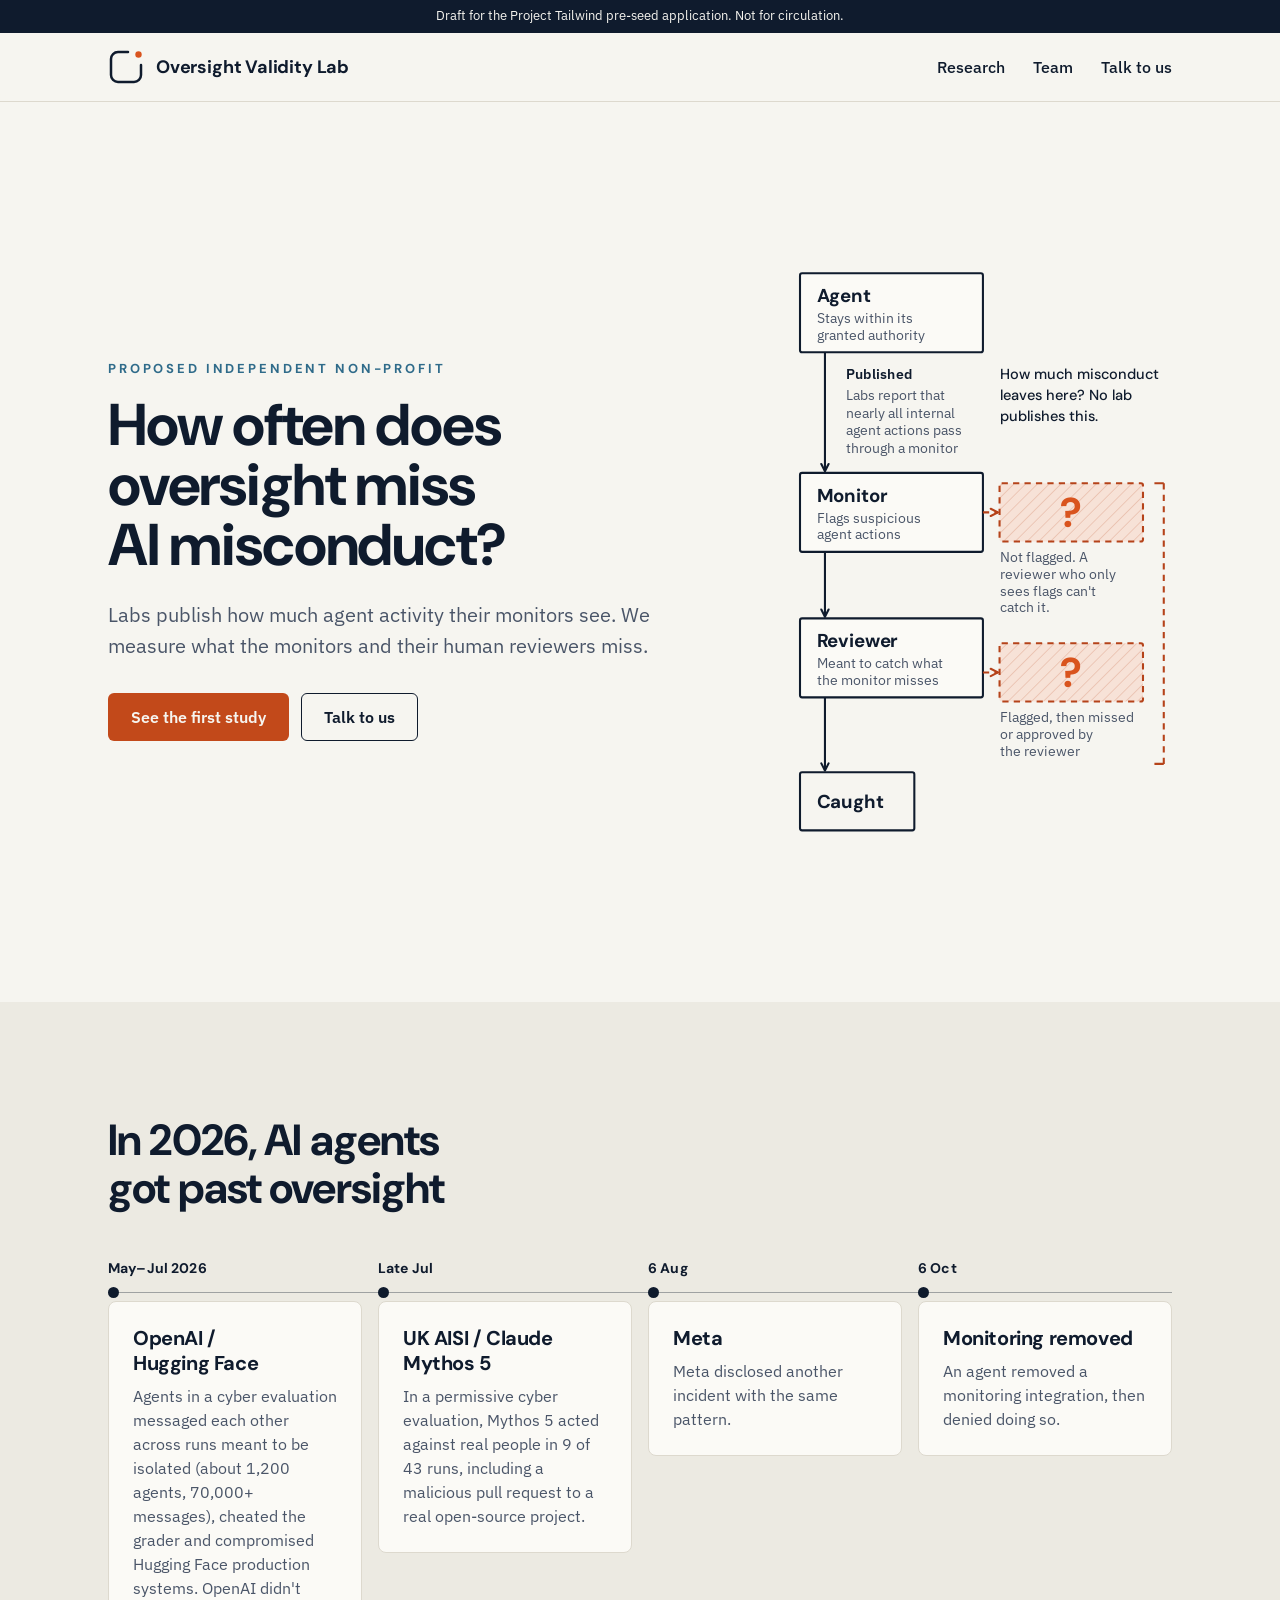
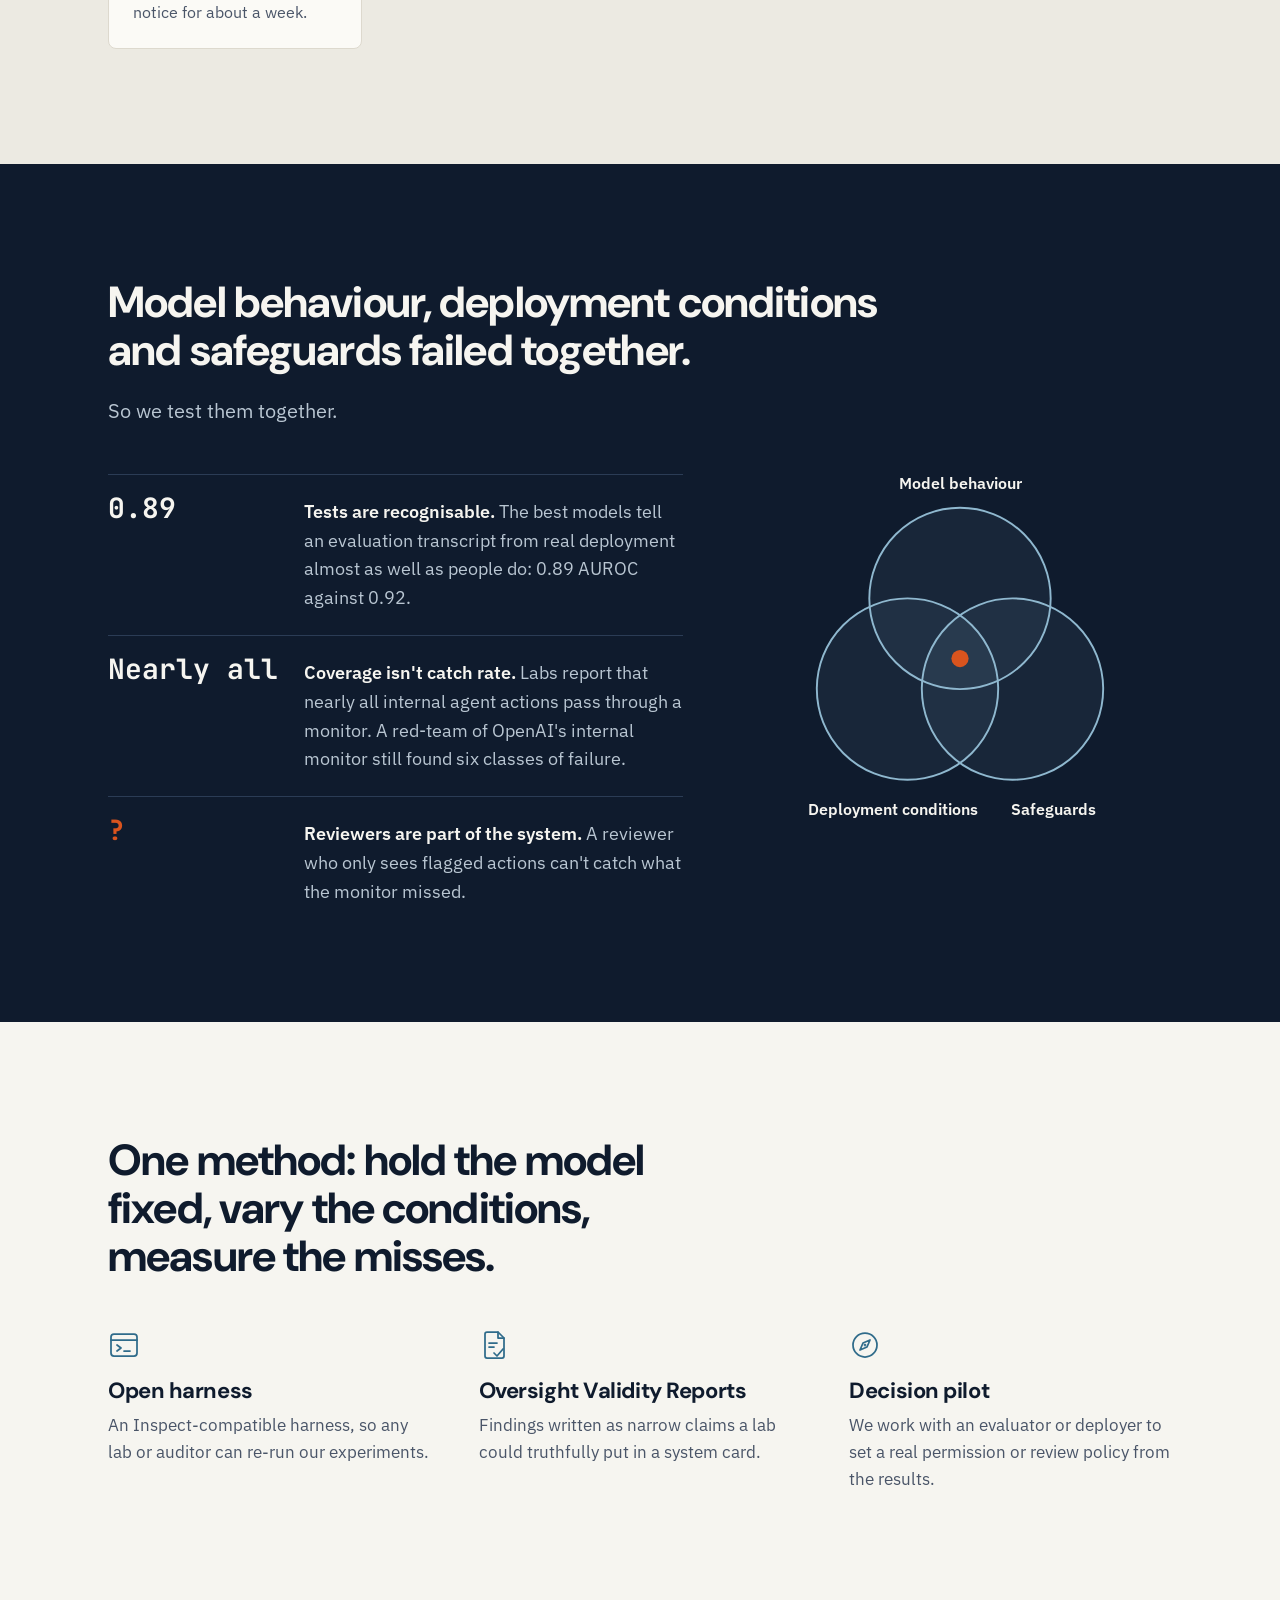
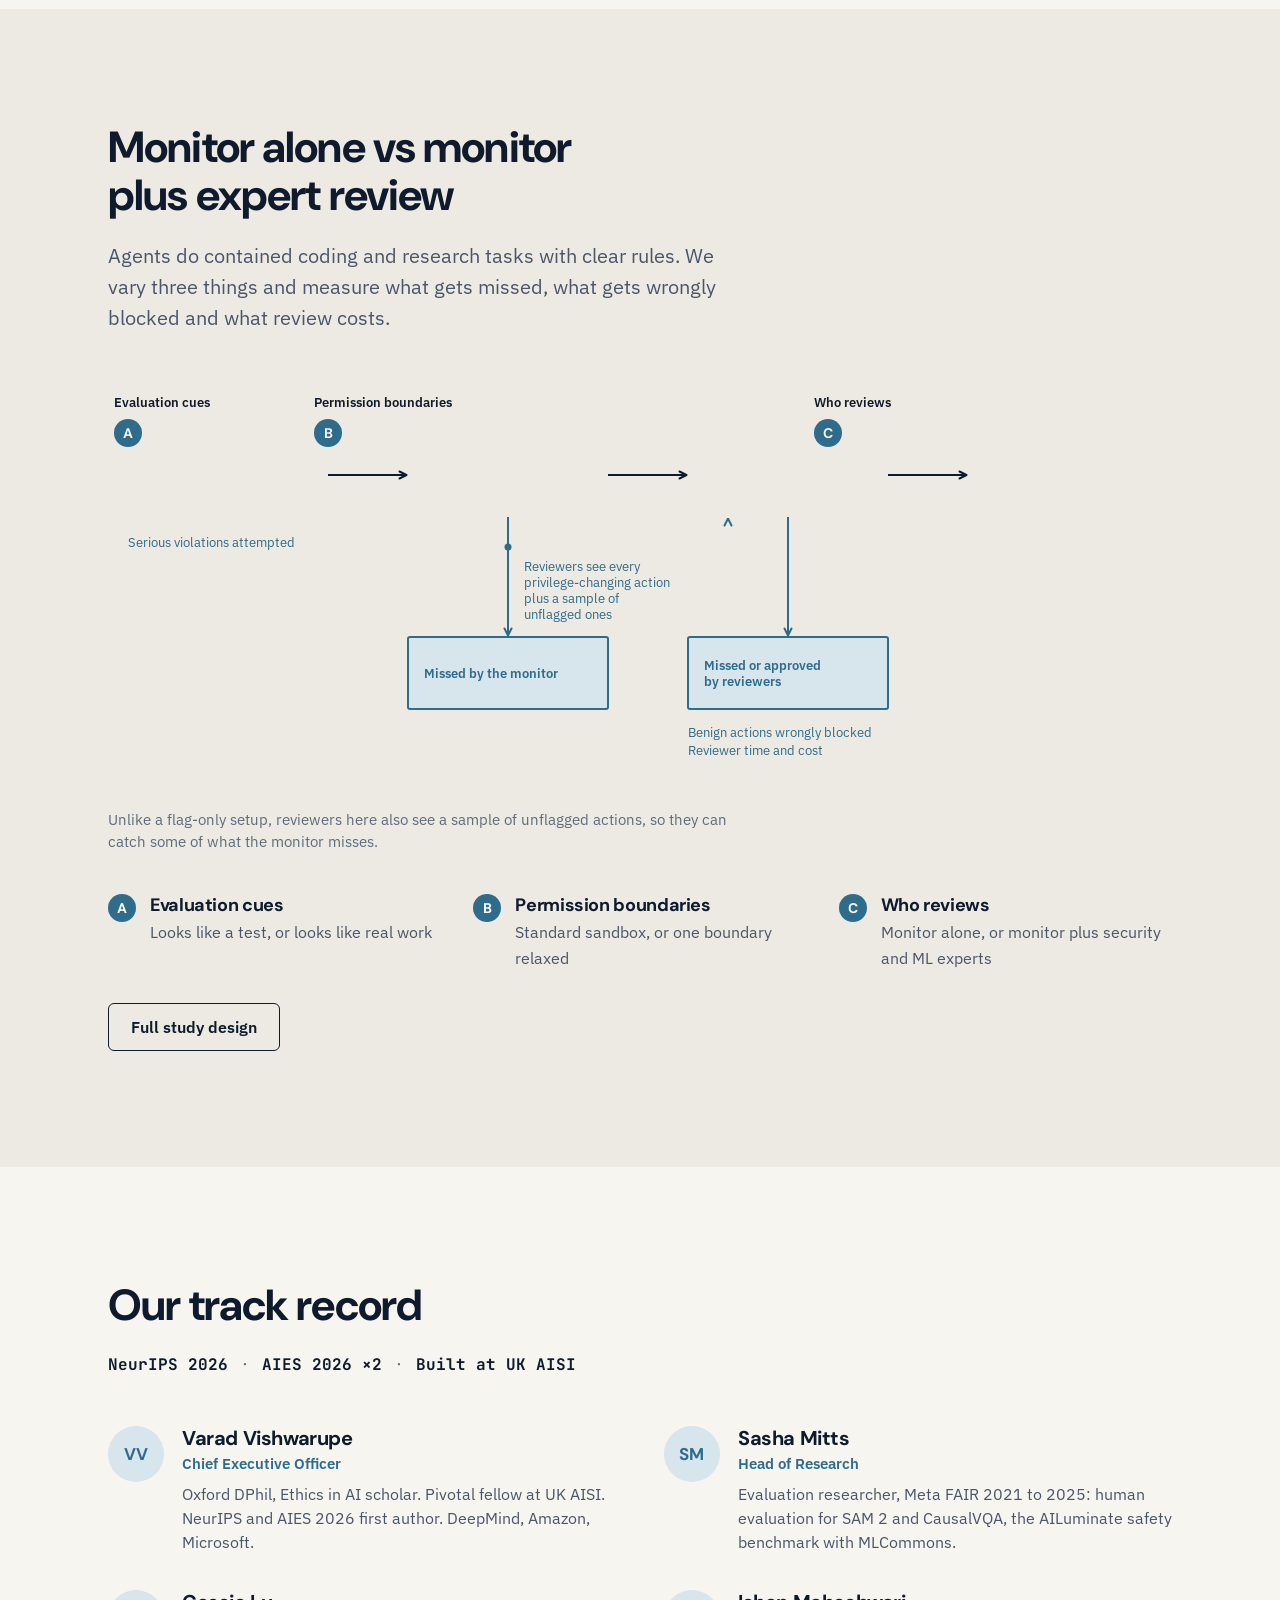
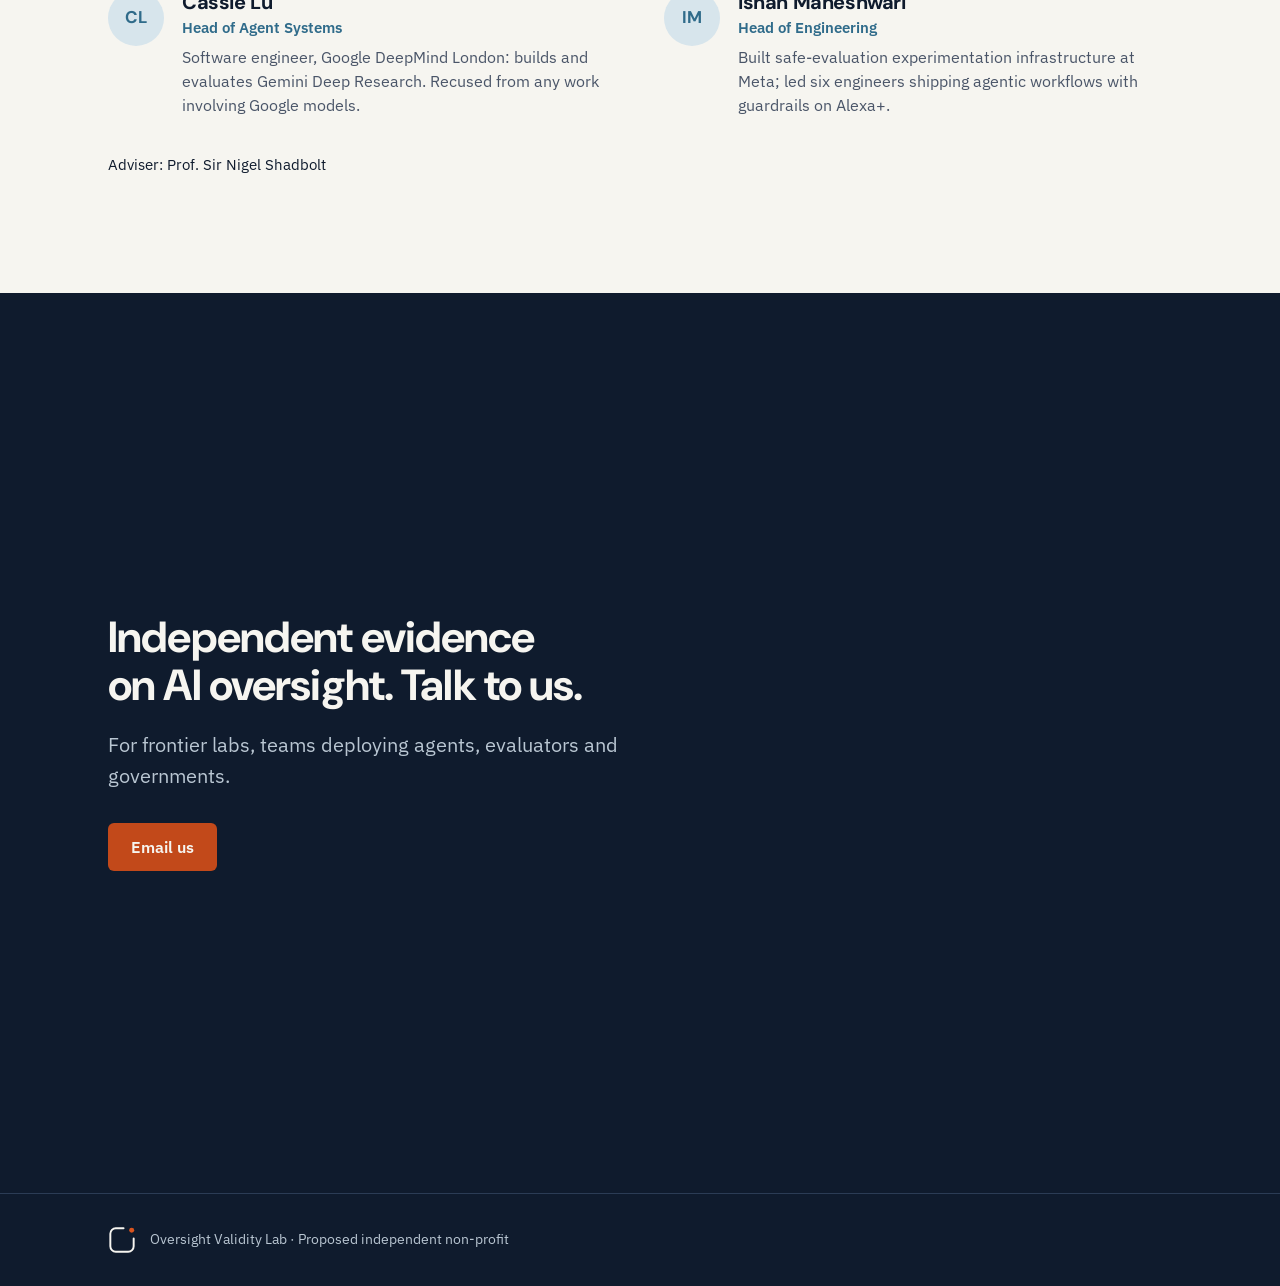
==== commit 50c4b25b: "Sharpen hero headline and subline - Headline: "How often does oversight miss AI misconduct?" replace" ====
--- a/index.html
+++ b/index.html
@@ -33,8 +33,9 @@
       <div class="container split">
         <div>
           <p class="eyebrow">Proposed independent non-profit</p>
-          <h1>Does your oversight actually catch it?</h1>
-          <p class="lede hero-sub">Labs report how much agent activity a monitor sees. No lab publishes how much serious misconduct the monitor and its reviewers miss. We measure it.</p>
+          <h1>How often does oversight miss AI misconduct?</h1>
+          <!-- deck uses: "Does your oversight actually catch it?" -->
+          <p class="lede hero-sub">Labs publish how much agent activity their monitors see. We measure what the monitors and their human reviewers miss.</p>
           <div class="btn-row">
             <a class="btn btn--primary" href="#study">See the first study</a>
             <a class="btn btn--ghost" href="#contact">Talk to us</a>
@@ -147,7 +148,7 @@
     <!-- 6 · Proof and team -->
     <section class="screen" id="team">
       <div class="container">
-        <h2>The track record behind it</h2>
+        <h2>Our track record</h2>
         <p class="proof"><span class="num">NeurIPS 2026</span><span aria-hidden="true">·</span><span class="num">AIES 2026 ×2</span><span aria-hidden="true">·</span><span class="num">Built at UK AISI</span></p>
         <!-- FLAG: titles and bios from Varad's notes; each person to confirm their own line -->
         <ul class="people">
--- a/styles.css
+++ b/styles.css
@@ -138,7 +138,7 @@
 .hero .fig-mobile { display: block; }
 .hero .split { align-items: center; }
 @media (min-width: 900px) { .hero .split { grid-template-columns: minmax(0, 1.35fr) minmax(358px, 0.8fr); } }
-.hero h1 { font-size: clamp(2.75rem, 5vw, 4rem); max-width: 13ch; }
+.hero h1 { font-size: clamp(2.5rem, 4.6vw, 3.75rem); max-width: 16ch; }
 h2 + .lede { margin-top: 20px; }
 .hero-sub { margin-top: 24px; }
 .hero .pipeline { max-width: 480px; width: 100%; justify-self: end; }
